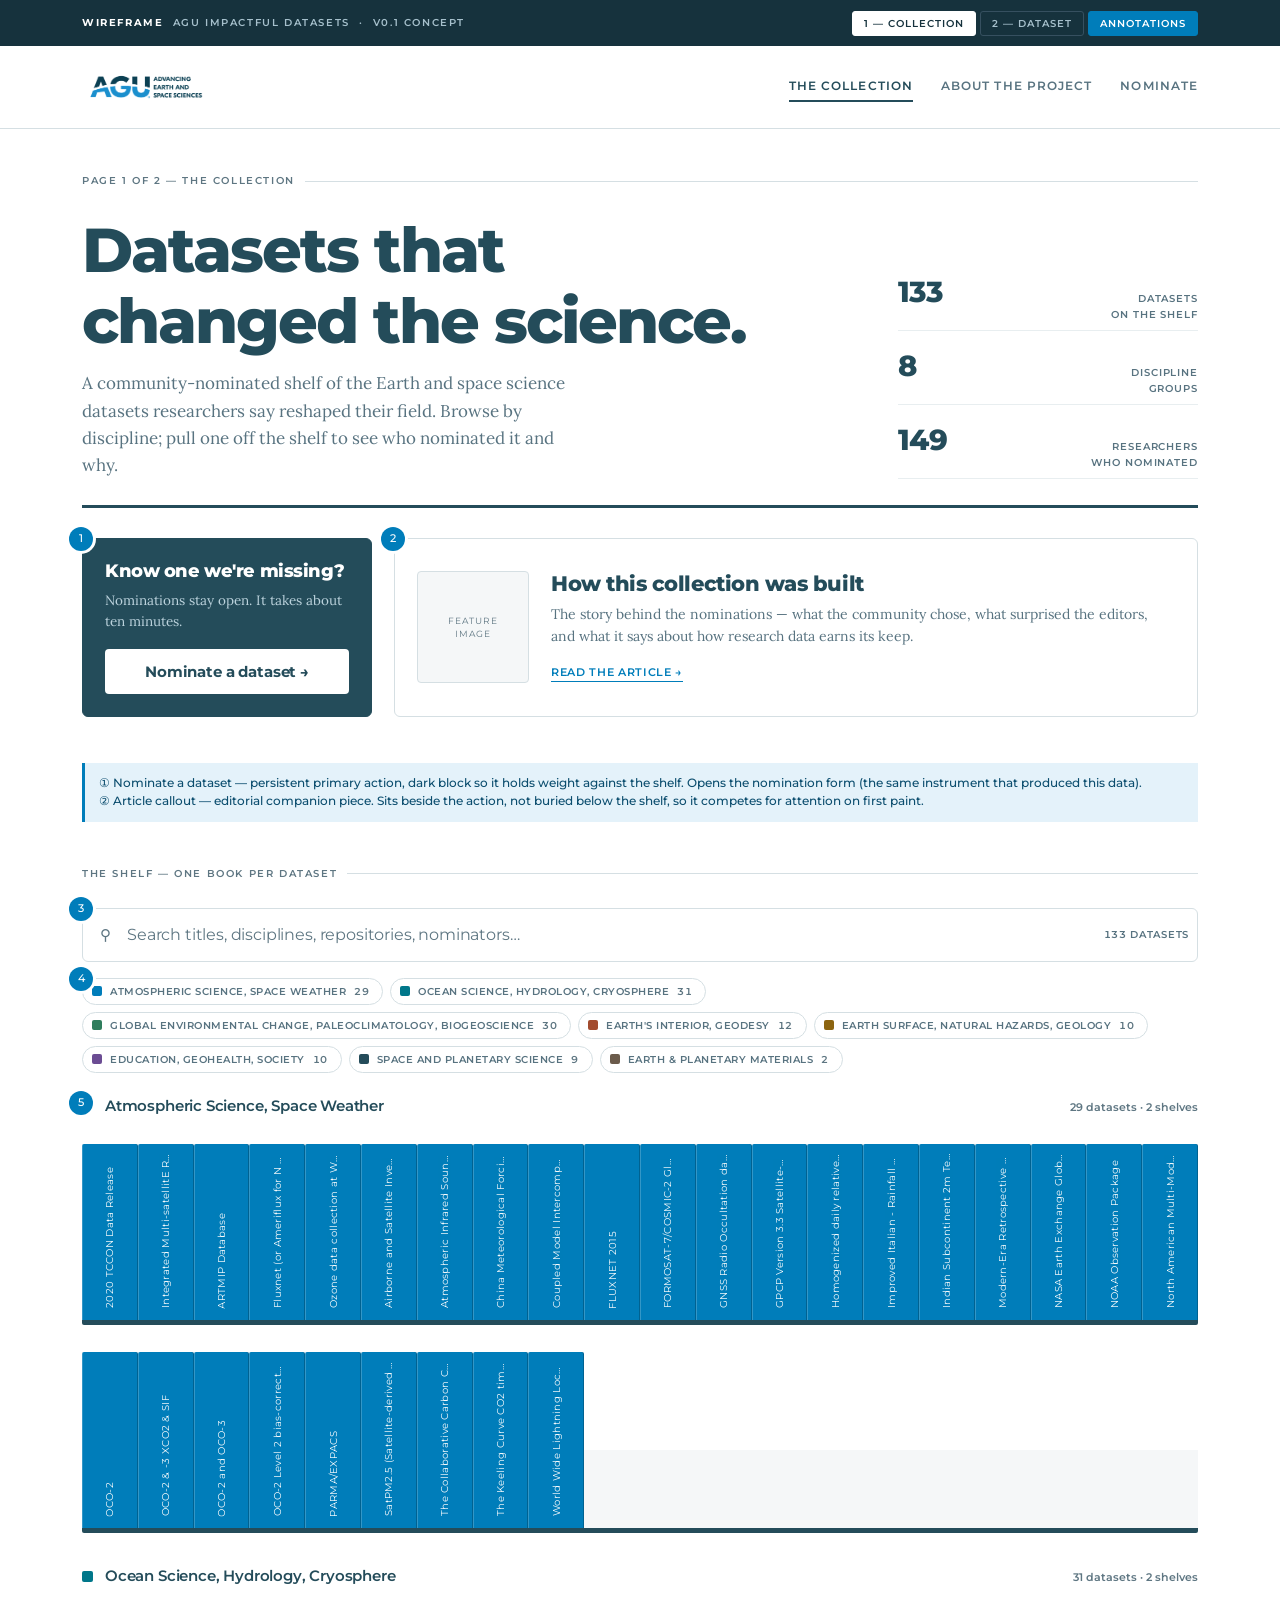
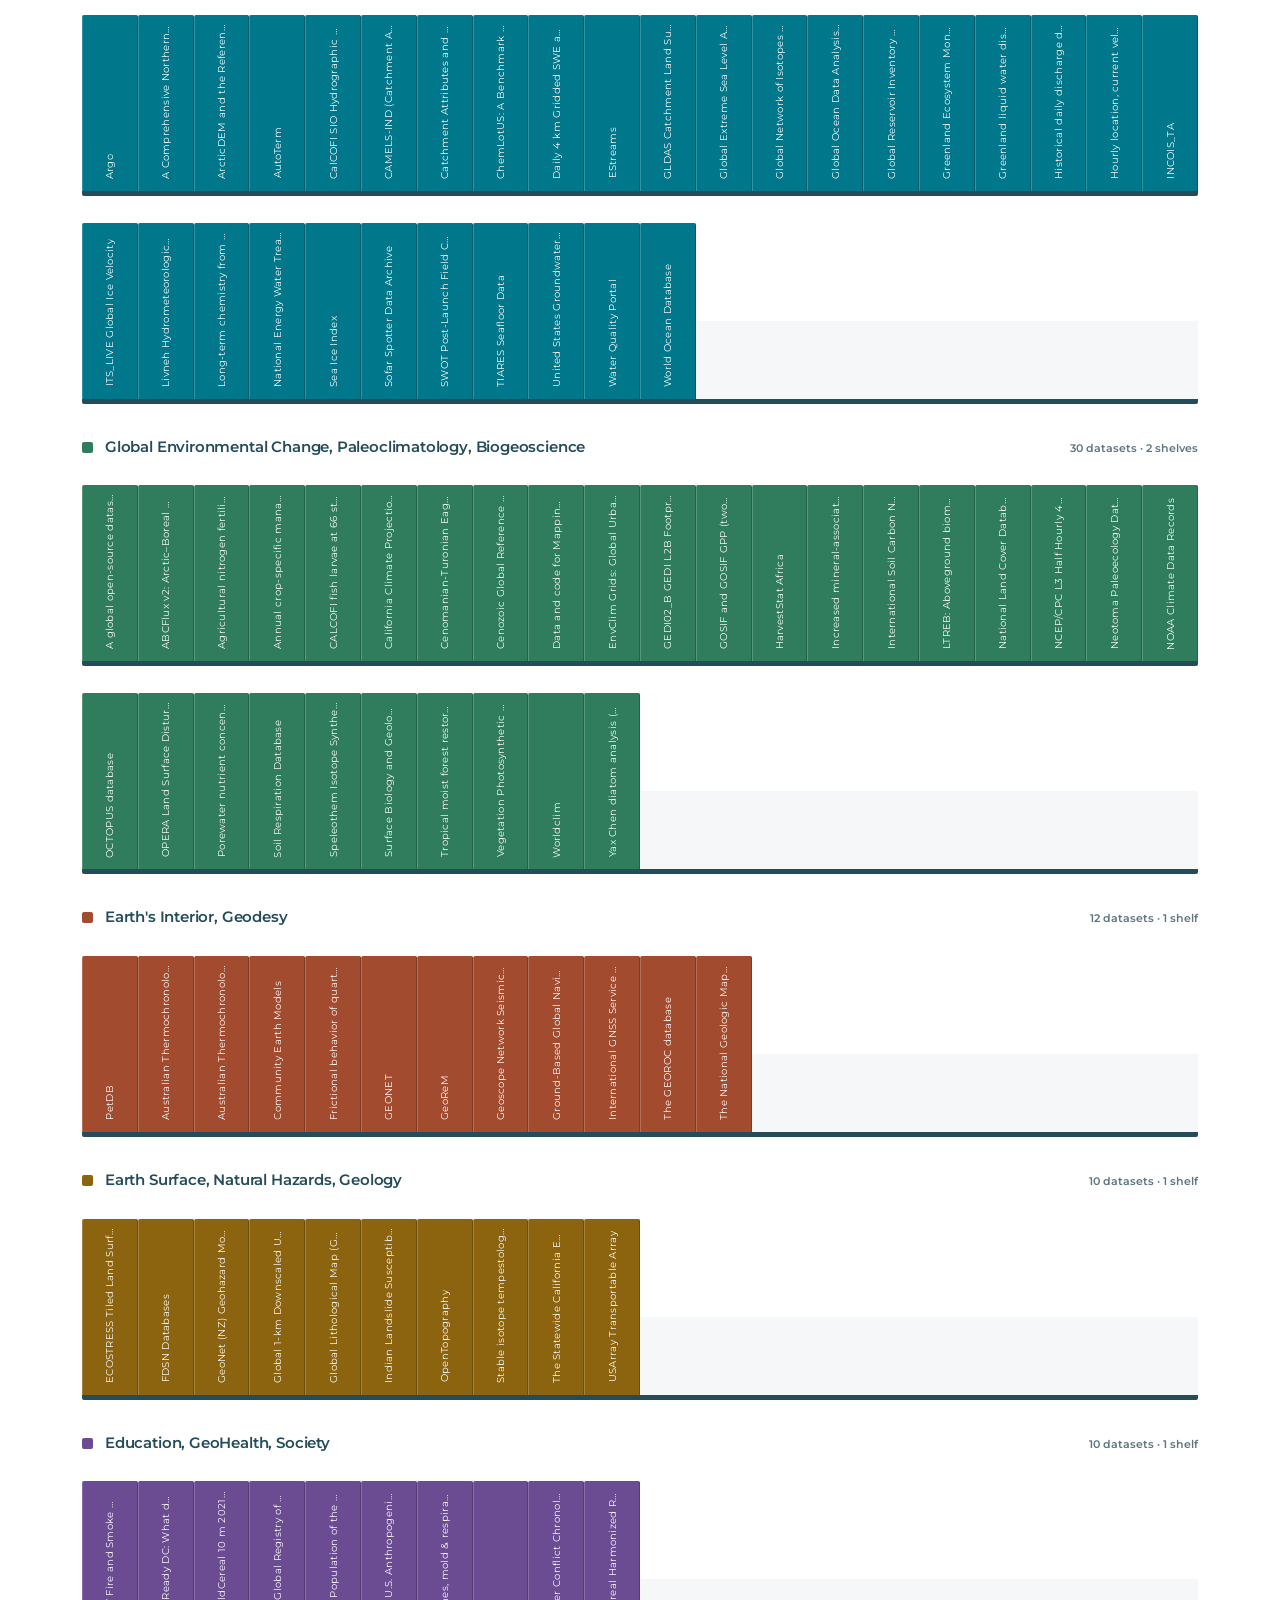
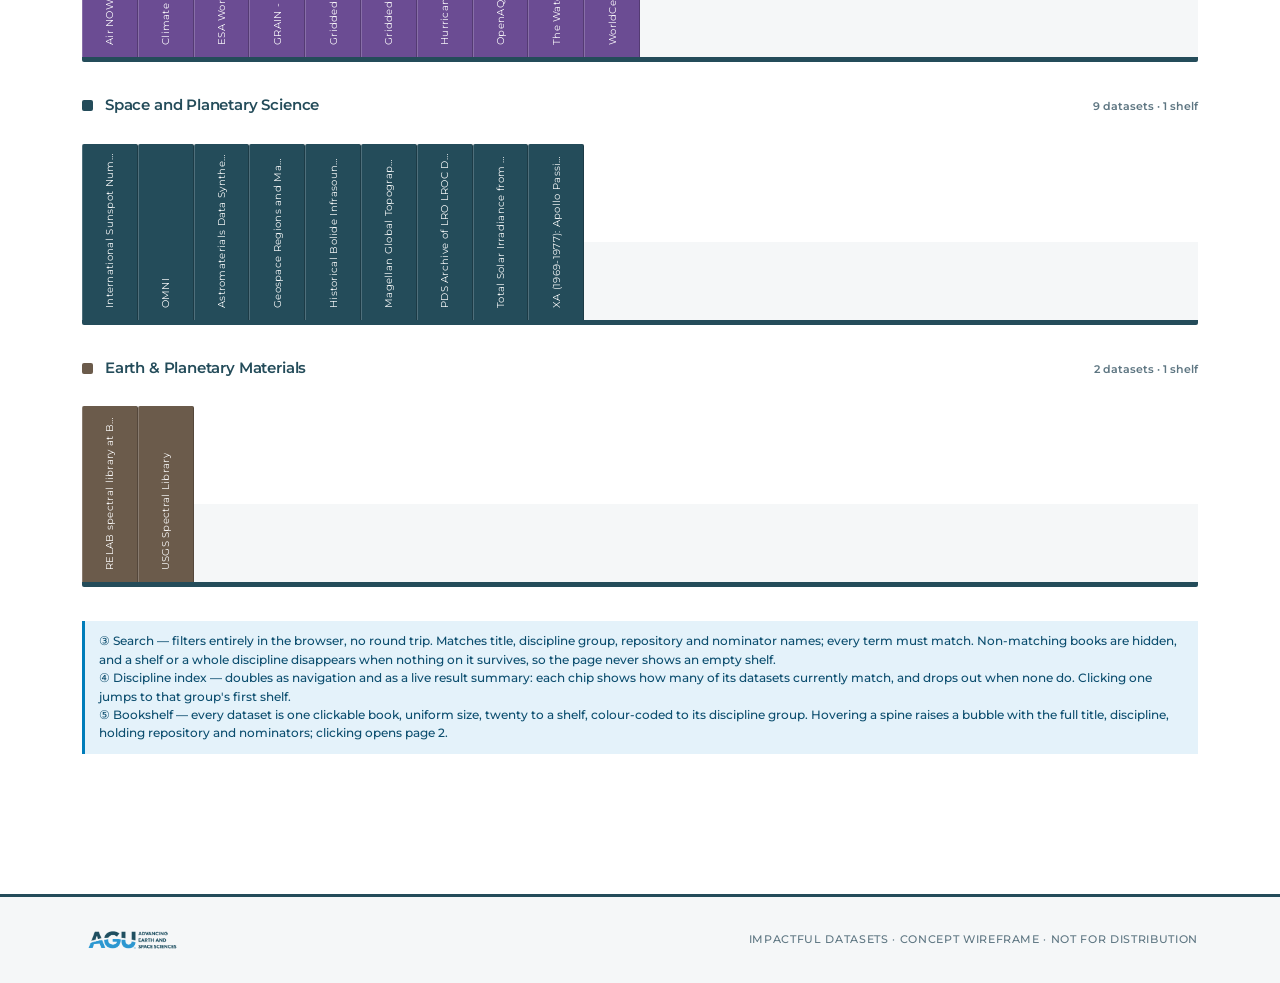
==== impactful_datasets_wireframe.html @ 1ab4821e "use AGU style guide" ====
<!DOCTYPE html>
<html lang="en">
<head>
<meta charset="utf-8">
<meta name="viewport" content="width=device-width, initial-scale=1">
<title>Impactful Datasets — wireframe</title>
<link rel="preconnect" href="https://fonts.googleapis.com">
<link rel="preconnect" href="https://fonts.gstatic.com" crossorigin>
<link href="https://fonts.googleapis.com/css2?family=Montserrat:wght@400;500;600;700;800&family=Lora:ital,wght@0,400;0,500;0,600;1,400&display=swap" rel="stylesheet">
<style>
:root{
  /* AGU brand: primary #244C5A, secondary #007DBA, white ground */
  --primary:#244C5A; --secondary:#007DBA;
  --paper:#FFF; --surface:#FFF; --surface-2:#F5F7F8;
  --ink:#244C5A; --ink-2:#587380; --ink-3:#5E7682;
  --rule:#D5DFE3; --rule-2:#E8EEF0;
  --mark:#007DBA; --mark-bg:#E4F2FA;
  --chrome:#16323D;
  /* discipline ramp, anchored on the two brand colours; all >=4.5:1 vs white */
  --atmos:#007DBA; --ocean:#00778A; --biosphere:#2F7D5C; --interior:#A24B2E;
  --surface-c:#8C6410; --society:#6B4C93; --space:#244C5A; --materials:#6B5B4B;
  --f-display:'Montserrat','Helvetica Neue',Arial,sans-serif;
  --f-body:'Lora',Georgia,'Times New Roman',serif;
  --f-label:'Montserrat','Helvetica Neue',Arial,sans-serif;
  --f-code:ui-monospace,'SF Mono',Menlo,Consolas,monospace;
  --shell:1180px;
  --logo:url([data-uri]);
}
*{box-sizing:border-box}
html{-webkit-text-size-adjust:100%}
body{margin:0;background:var(--paper);color:var(--ink);font-family:var(--f-display);
  font-size:15px;line-height:1.6;font-weight:400;-webkit-font-smoothing:antialiased}
h1,h2,h3,h4{margin:0;font-weight:800;letter-spacing:-.024em;line-height:1.14}
p{margin:0 0 .9em}
a{color:inherit}
.shell{max-width:var(--shell);margin:0 auto;padding:0 32px}
.mono{font-family:var(--f-label);font-size:11px;letter-spacing:.06em;text-transform:uppercase}
[class*="label"],.pagemark,.chip,.dl dt,.tip dt,.sec>h2,.card>h2,.dc-bar h2,.legend button,
.searchbar .count,.searchbar .clear,.linklist .k,.dim,.just .who,.more,.dc-status,
.shelf-head .n,.tally span,.readlink,.chrome-tag,.chrome-nav button,.chrome-toggle,.back,.note{
  font-weight:600}
/* prose runs in Lora */
.masthead .lede,.callout p,.btn-nominate p,.sec p,.just p,.reuse li,.refs li,
.people .aff,.dl dd,.tip dd,.empty p,.repo-sub{font-family:var(--f-body);letter-spacing:0}
.endpoint,.people .oid{font-family:var(--f-code)}

/* ---------- wireframe chrome ---------- */
.chrome{position:sticky;top:0;z-index:60;background:var(--chrome);color:#fff}
.chrome .shell{display:flex;align-items:center;gap:20px;height:46px}
.chrome-tag{font-family:var(--f-label);font-size:10px;letter-spacing:.16em;
  text-transform:uppercase;color:#A6C0CC;white-space:nowrap}
.chrome-tag b{color:#fff;font-weight:700}
.chrome-nav{display:flex;gap:4px;margin-left:auto}
.chrome-nav button,.chrome-toggle{font-family:var(--f-label);font-size:10px;letter-spacing:.1em;
  text-transform:uppercase;background:transparent;color:#A6C0CC;border:1px solid #365060;
  padding:5px 11px;border-radius:3px;cursor:pointer}
.chrome-nav button[aria-current="true"]{background:#fff;color:var(--chrome);border-color:#fff}
.chrome-toggle[aria-pressed="true"]{background:var(--mark);color:#fff;border-color:var(--mark)}
.chrome-nav button:focus-visible,.chrome-toggle:focus-visible{outline:2px solid #4FB3E8;outline-offset:2px}

/* ---------- brand header / footer ---------- */
.site{background:#fff;border-bottom:1px solid var(--rule)}
.site .shell{display:flex;align-items:center;gap:32px;height:82px}
.brand{display:flex;align-items:center;text-decoration:none;flex:none}
.logo{display:block;background:var(--logo) no-repeat left center;background-size:contain;
  height:38px;width:128px;print-color-adjust:exact;-webkit-print-color-adjust:exact}
.logo.foot{height:30px;width:101px;opacity:.92}
.site-nav{display:flex;align-items:center;gap:28px;margin-left:auto}
.site-nav a{font-family:var(--f-label);font-size:12px;font-weight:600;letter-spacing:.09em;
  text-transform:uppercase;color:var(--ink-2);text-decoration:none;padding:4px 0;
  border-bottom:2px solid transparent}
.site-nav a:hover{color:var(--primary);border-bottom-color:var(--secondary)}
.site-nav a[aria-current="page"]{color:var(--primary);border-bottom-color:var(--primary)}
.site-foot{border-top:3px solid var(--primary);background:var(--surface-2);margin-top:60px}
.site-foot .shell{display:flex;align-items:center;gap:28px;padding-top:28px;padding-bottom:28px}

.site-foot p{margin:0;margin-left:auto;font-family:var(--f-label);font-size:11px;font-weight:500;
  letter-spacing:.06em;text-transform:uppercase;color:var(--ink-3);text-align:right}

/* ---------- annotation layer ---------- */
.pin{display:none;position:absolute;z-index:40;width:24px;height:24px;border-radius:50%;
  background:var(--mark);color:#fff;font-family:var(--f-label);font-size:11px;font-weight:500;
  align-items:center;justify-content:center;box-shadow:0 0 0 3px var(--paper)}
body.annotated .pin{display:flex}
.note{display:none;margin:10px 0 0;padding:11px 14px;border-left:3px solid var(--mark);
  background:var(--mark-bg);color:#0B4D6E;font-family:var(--f-label);font-size:11.5px;
  line-height:1.6;letter-spacing:0;text-transform:none;font-weight:500}
body.annotated .note{display:block}
.note b{font-weight:500}

/* ---------- page frame ---------- */
.page{display:none;padding:44px 0 80px}
.page.active{display:block}
.pagemark{font-family:var(--f-label);font-size:10px;letter-spacing:.16em;text-transform:uppercase;
  color:var(--ink-3);display:flex;align-items:center;gap:10px;margin-bottom:26px}
.pagemark::after{content:"";flex:1;height:1px;background:var(--rule)}

/* ---------- page 1 header ---------- */
.masthead{display:grid;grid-template-columns:minmax(0,1fr) 300px;gap:56px;align-items:end;
  padding-bottom:26px;border-bottom:3px solid var(--primary)}
.masthead h1{font-size:clamp(38px,5.4vw,62px);letter-spacing:-.032em}
.masthead .lede{margin:14px 0 0;font-size:17px;color:var(--ink-2);max-width:46ch}
.tally{display:flex;flex-direction:column;gap:12px}
.tally div{display:flex;align-items:baseline;justify-content:space-between;gap:12px;
  border-bottom:1px solid var(--rule-2);padding-bottom:7px}
.tally b{font-size:29px;font-weight:800;letter-spacing:-.025em;color:var(--primary)}
.tally span{font-family:var(--f-label);font-size:10px;letter-spacing:.09em;text-transform:uppercase;
  color:var(--ink-2);text-align:right}

/* ---------- actions ---------- */
.actions{position:relative;display:grid;grid-template-columns:290px minmax(0,1fr);gap:22px;margin:30px 0 46px}
.act{position:relative;background:var(--surface);border:1px solid var(--rule);border-radius:6px;padding:22px}
.btn-nominate{display:flex;flex-direction:column;justify-content:space-between;gap:16px;
  background:var(--primary);border-color:var(--primary);color:#fff}
.btn-nominate .cta{display:inline-flex;align-items:center;justify-content:center;gap:9px;width:100%;
  background:#fff;color:var(--ink);border:none;border-radius:4px;padding:13px 16px;cursor:pointer;
  font-family:var(--f-display);font-size:15px;font-weight:600;letter-spacing:-.01em}
.btn-nominate .cta{color:var(--primary);font-weight:700}
.btn-nominate .cta:hover{background:#D9E7EE}
.btn-nominate .cta:focus-visible{outline:2px solid #4FB3E8;outline-offset:3px}
.btn-nominate p{color:#BBD2DC;font-size:13.5px;margin:0}
.callout{display:grid;grid-template-columns:112px minmax(0,1fr);gap:22px;align-items:center}
.callout .thumb{aspect-ratio:1;border:1px solid var(--rule);border-radius:4px;background:var(--surface-2);
  display:flex;align-items:center;justify-content:center;color:var(--ink-3);
  font-family:var(--f-label);font-size:9px;letter-spacing:.1em;text-align:center;line-height:1.5}
.callout h3{font-size:21px;letter-spacing:-.022em;margin-bottom:7px}
.callout p{font-size:14px;color:var(--ink-2);margin-bottom:11px}
.readlink{font-family:var(--f-label);font-size:11px;letter-spacing:.06em;text-transform:uppercase;
  color:var(--mark);text-decoration:none;border-bottom:1px solid currentColor;padding-bottom:2px}

/* ---------- bookshelf ---------- */
.shelfwrap{position:relative}
.shelf{margin-bottom:34px;scroll-margin-top:74px}
.shelf-head{display:flex;align-items:baseline;gap:12px;margin-bottom:10px}
.shelf-swatch{width:11px;height:11px;border-radius:2px;flex:none;transform:translateY(1px)}
.shelf-head h3{font-size:15px;font-weight:600;letter-spacing:-.012em}
.shelf-head .n{font-family:var(--f-label);font-size:11px;color:var(--ink-3);margin-left:auto}
.books{display:grid;grid-template-columns:repeat(20,1fr);align-items:end;
  padding:18px 0 0;background:linear-gradient(180deg,transparent 0 60%,var(--surface-2) 60%);
  border-bottom:5px solid var(--primary);border-radius:2px;margin-bottom:9px}
.books:last-child{margin-bottom:0}
.book{position:relative;height:176px;border:none;border-radius:2px 2px 0 0;cursor:pointer;
  padding:10px 0 12px;display:flex;align-items:flex-end;justify-content:center;
  transition:transform .13s ease;color:#fff;font-family:var(--f-label);font-size:10px;
  letter-spacing:.03em;overflow:hidden;box-shadow:inset -1px 0 0 rgba(0,0,0,.22)}
.book span{writing-mode:vertical-rl;transform:rotate(180deg);white-space:nowrap;
  overflow:hidden;text-overflow:ellipsis;max-height:100%;opacity:.96}
.book:hover,.book:focus-visible{transform:translateY(-9px);outline:none;
  box-shadow:0 5px 14px rgba(22,32,42,.26)}
.book:focus-visible{box-shadow:0 0 0 2px var(--mark),0 5px 14px rgba(22,32,42,.26)}
.book::after{content:"";position:absolute;inset:0 auto 0 0;width:1px;background:rgba(255,255,255,.20)}
.legend{display:flex;flex-wrap:wrap;gap:7px;margin:0 0 24px}
.legend button{display:inline-flex;align-items:center;gap:8px;cursor:pointer;
  background:var(--surface);border:1px solid var(--rule);border-radius:99px;padding:6px 13px 6px 9px;
  font-family:var(--f-label);font-size:10px;letter-spacing:.05em;text-transform:uppercase;
  color:var(--ink-2);transition:border-color .12s,color .12s}
.legend button:hover{border-color:var(--ink);color:var(--ink)}
.legend button:focus-visible{outline:2px solid var(--mark);outline-offset:2px}
.legend button i{width:10px;height:10px;border-radius:2px;flex:none}
.legend button .c{color:var(--ink-3);font-variant-numeric:tabular-nums}

/* ---------- search ---------- */
.searchbar{display:flex;align-items:center;gap:14px;height:54px;padding:0 8px 0 17px;
  background:var(--surface);border:1px solid var(--rule);border-radius:6px;margin:0 0 16px}
.searchbar:focus-within{border-color:var(--ink);box-shadow:0 0 0 3px rgba(27,77,184,.11)}
.searchbar input{flex:1;min-width:0;border:none;background:none;outline:none;
  font-family:var(--f-display);font-size:16px;letter-spacing:-.01em;color:var(--ink)}
.searchbar input::placeholder{color:var(--ink-3)}
.searchbar .glyph{font-size:15px;color:var(--ink-3);flex:none;line-height:1}
.searchbar .count{font-family:var(--f-label);font-size:10px;letter-spacing:.07em;
  text-transform:uppercase;color:var(--ink-2);white-space:nowrap;flex:none;
  font-variant-numeric:tabular-nums}
.searchbar .clear{flex:none;border:1px solid var(--rule);background:var(--surface-2);
  border-radius:4px;padding:6px 11px;cursor:pointer;font-family:var(--f-label);font-size:10px;
  letter-spacing:.07em;text-transform:uppercase;color:var(--ink-2)}
.searchbar .clear:hover{border-color:var(--ink);color:var(--ink)}
.searchbar .clear[hidden]{display:none}
.empty{padding:44px 8px;text-align:center;border:1px dashed var(--rule);border-radius:6px;
  background:var(--surface-2)}
.empty p{font-size:15px;color:var(--ink-2);max-width:44ch;margin:0 auto .9em}
.empty b{color:var(--ink);font-weight:600}
[hidden]{display:none!important}

/* ---------- hover bubble ---------- */
.tip{position:fixed;z-index:80;width:310px;background:var(--primary);color:#fff;border-radius:7px;
  padding:14px 16px;box-shadow:0 12px 34px rgba(22,32,42,.32);pointer-events:none;
  opacity:0;transform:translateY(5px);transition:opacity .12s ease,transform .12s ease}
.tip.on{opacity:1;transform:none}
.tip h4{font-size:14.5px;font-weight:600;letter-spacing:-.012em;line-height:1.32;margin:0 0 11px}
.tip dl{margin:0;display:grid;grid-template-columns:auto minmax(0,1fr);gap:6px 13px}
.tip dt{font-family:var(--f-label);font-size:9px;font-weight:600;letter-spacing:.09em;
  text-transform:uppercase;color:#9CC3D4;padding-top:2px;white-space:nowrap}
.tip dd{margin:0;font-size:12.5px;line-height:1.45;color:#E4EBF0}
.tip .tail{position:absolute;width:11px;height:11px;background:var(--primary);transform:rotate(45deg)}

/* ---------- page 2 ---------- */
.back{display:inline-flex;align-items:center;gap:8px;background:none;border:none;cursor:pointer;
  font-family:var(--f-label);font-size:11px;letter-spacing:.08em;text-transform:uppercase;
  color:var(--ink-2);padding:0;margin-bottom:24px}
.back:hover{color:var(--mark)}
.d-head{padding-bottom:24px;border-bottom:3px solid var(--primary)}
.chip{display:inline-flex;align-items:center;gap:8px;font-family:var(--f-label);font-size:10px;
  letter-spacing:.09em;text-transform:uppercase;color:var(--ink-2);margin-bottom:14px}
.chip i{width:10px;height:10px;border-radius:2px}
.d-head h1{font-size:clamp(32px,4.4vw,50px);letter-spacing:-.03em;max-width:20ch}
.d-meta{display:flex;flex-wrap:wrap;gap:8px 26px;margin-top:16px;font-family:var(--f-label);
  font-size:11px;color:var(--ink-2)}
.d-meta b{color:var(--ink);font-weight:500}
.d-grid{position:relative;display:grid;grid-template-columns:minmax(0,1.65fr) minmax(0,1fr);
  gap:44px;margin-top:34px;align-items:start}
.sec{margin-bottom:38px}
.sec > h2{font-size:12px;font-family:var(--f-label);font-weight:500;letter-spacing:.12em;
  text-transform:uppercase;color:var(--ink-3);padding-bottom:9px;margin-bottom:16px;
  border-bottom:1px solid var(--rule)}
.sec p{font-size:15.5px;color:#31505C}
.card{position:relative;background:var(--surface);border:1px solid var(--rule);border-radius:6px;
  padding:20px;margin-bottom:20px}
.card > h2{font-size:11px;font-family:var(--f-label);font-weight:500;letter-spacing:.12em;
  text-transform:uppercase;color:var(--ink-3);margin-bottom:14px}
.just{border-left:2px solid var(--rule);padding:2px 0 2px 18px;margin-bottom:20px}
.just .who{font-family:var(--f-label);font-size:10px;letter-spacing:.08em;text-transform:uppercase;
  color:var(--mark);margin-bottom:7px}
.just p{font-size:14.5px;color:#31505C;margin-bottom:.7em}
.dims{display:flex;flex-wrap:wrap;gap:6px;margin-top:9px}
.dim{font-family:var(--f-label);font-size:9.5px;letter-spacing:.08em;text-transform:uppercase;
  background:var(--surface-2);border:1px solid var(--rule);border-radius:99px;padding:3px 10px;color:var(--ink-2)}
.people{list-style:none;margin:0;padding:0}
.people li{padding:12px 0;border-top:1px solid var(--rule-2)}
.people li:first-child{border-top:none;padding-top:0}
.people b{display:block;font-size:14.5px;font-weight:600;letter-spacing:-.01em}
.people .aff{font-size:12.5px;color:var(--ink-2);line-height:1.45;margin-top:2px}
.people .oid{font-family:var(--f-label);font-size:10px;color:var(--ink-3);margin-top:4px;display:block;
  word-break:break-all}
.linklist{list-style:none;margin:0;padding:0}
.linklist li{border-top:1px solid var(--rule-2)}
.linklist li:first-child{border-top:none}
.linklist a{display:flex;align-items:center;justify-content:space-between;gap:12px;padding:11px 0;
  text-decoration:none;font-size:13.5px;word-break:break-all}
.linklist a:hover{color:var(--mark)}
.linklist .k{font-family:var(--f-label);font-size:9.5px;letter-spacing:.09em;text-transform:uppercase;
  color:var(--ink-3);flex:none}
.reuse{list-style:none;margin:0;padding:0;counter-reset:r}
.reuse li{position:relative;padding:0 0 14px 30px;font-size:14px;color:#31505C;counter-increment:r}
.reuse li::before{content:counter(r,decimal-leading-zero);position:absolute;left:0;top:1px;
  font-family:var(--f-label);font-size:10px;color:var(--ink-3)}
.refs{list-style:none;margin:0;padding:0}
.refs li{padding:11px 0;border-top:1px solid var(--rule-2);font-size:13px;color:var(--ink-2);line-height:1.5}
.refs li:first-child{border-top:none}
.more{font-family:var(--f-label);font-size:10px;letter-spacing:.07em;text-transform:uppercase;
  color:var(--ink-3);margin-top:10px}

/* ---------- datacite panel ---------- */
.dc{border-color:var(--mark);background:#FBFCFE}
.dc-bar{display:flex;align-items:center;gap:9px;margin-bottom:13px}
.dc-bar h2{font-size:11px;font-family:var(--f-label);font-weight:500;letter-spacing:.12em;
  text-transform:uppercase;color:var(--mark);margin:0}
.dc-status{margin-left:auto;font-family:var(--f-label);font-size:9px;letter-spacing:.08em;
  text-transform:uppercase;padding:2px 7px;border-radius:99px;border:1px solid var(--rule);color:var(--ink-3)}
.dc-status[data-s="live"]{color:#0B6B4F;border-color:#9AD3BE;background:#EAF7F1}
.dc-status[data-s="fallback"]{color:#8A5A00;border-color:#E6C68A;background:#FCF4E6}
.endpoint{font-family:var(--f-label);font-size:10px;color:var(--ink-2);background:var(--surface-2);
  border:1px solid var(--rule-2);border-radius:4px;padding:7px 9px;margin-bottom:14px;word-break:break-all}
.dl{margin:0;font-size:13.5px}
.dl div{display:grid;grid-template-columns:96px minmax(0,1fr);gap:12px;padding:8px 0;
  border-top:1px solid var(--rule-2)}
.dl div:first-child{border-top:none}
.dl dt{font-family:var(--f-label);font-size:9.5px;letter-spacing:.08em;text-transform:uppercase;
  color:var(--ink-3);padding-top:3px}
.dl dd{margin:0;line-height:1.5}

@media (max-width:940px){
  .masthead,.actions,.d-grid{grid-template-columns:minmax(0,1fr);gap:26px}
  .shell{padding:0 20px}
  .callout{grid-template-columns:70px minmax(0,1fr);gap:16px}
  .books{grid-template-columns:repeat(10,1fr)}
  .book{height:150px}
  .tip{width:min(310px,calc(100vw - 32px))}
}
@media (prefers-reduced-motion:reduce){*{transition:none!important}}
@media print{
  .chrome{display:none}
  .site{border-bottom:2px solid var(--primary)}
  .page{display:block!important;padding:0 0 40px;break-after:page}
  body{background:#fff}
}
</style>
</head>
<body class="annotated">

<div class="chrome">
  <div class="shell">
    <span class="chrome-tag"><b>Wireframe</b> &nbsp;AGU Impactful Datasets &nbsp;·&nbsp; v0.1 concept</span>
    <div class="chrome-nav">
      <button data-go="shelf" aria-current="true">1 — Collection</button>
      <button data-go="detail" aria-current="false">2 — Dataset</button>
      <button class="chrome-toggle" id="annoBtn" aria-pressed="true">Annotations</button>
    </div>
  </div>
</div>

<header class="site">
  <div class="shell">
    <a class="brand" href="#" onclick="return false" aria-label="American Geophysical Union — home">
      <span class="logo" role="img" aria-label="AGU — Advancing Earth and Space Sciences"></span>
    </a>
    <nav class="site-nav">
      <a href="#" onclick="return false" aria-current="page">The Collection</a>
      <a href="#" onclick="return false">About the project</a>
      <a href="#" onclick="return false">Nominate</a>
    </nav>
  </div>
</header>

<!-- ============ PAGE 1 ============ -->
<main class="page active" id="page-shelf">
<div class="shell">
  <div class="pagemark">Page 1 of 2 — the collection</div>

  <header class="masthead">
    <div>
      <h1>Datasets that<br>changed the science.</h1>
      <p class="lede">A community-nominated shelf of the Earth and space science
      datasets researchers say reshaped their field. Browse by discipline; pull one off
      the shelf to see who nominated it and why.</p>
    </div>
    <div class="tally">
      <div><b id="t-ds">0</b><span>Datasets<br>on the shelf</span></div>
      <div><b id="t-th">0</b><span>Discipline<br>groups</span></div>
      <div><b id="t-nm">0</b><span>Researchers<br>who nominated</span></div>
    </div>
  </header>

  <section class="actions">
    <span class="pin" style="left:-13px;top:-11px">1</span>
    <span class="pin" style="left:299px;top:-11px">2</span>
    <div class="act btn-nominate">
      <div>
        <h3 style="font-size:18px;margin-bottom:8px">Know one we're missing?</h3>
        <p>Nominations stay open. It takes about ten minutes.</p>
      </div>
      <button class="cta">Nominate a dataset →</button>
    </div>
    <div class="act callout">
      <div class="thumb">FEATURE<br>IMAGE</div>
      <div>
        <h3>How this collection was built</h3>
        <p>The story behind the nominations — what the community chose, what surprised
        the editors, and what it says about how research data earns its keep.</p>
        <a class="readlink" href="#" onclick="return false">Read the article →</a>
      </div>
    </div>
  </section>
  <div class="note"><b>① Nominate a dataset</b> — persistent primary action, dark block so it
  holds weight against the shelf. Opens the nomination form (the same instrument that produced
  this data).<br><b>② Article callout</b> — editorial companion piece. Sits beside the action,
  not buried below the shelf, so it competes for attention on first paint.</div>

  <div class="pagemark" style="margin-top:44px">The shelf — one book per dataset</div>
  <div class="shelfwrap">
    <span class="pin" style="left:-13px;top:-11px">3</span>
    <div class="searchbar">
      <span class="glyph" aria-hidden="true">&#9906;</span>
      <input id="q" type="search" autocomplete="off" spellcheck="false"
        aria-label="Search datasets by title, discipline, repository or nominator"
        placeholder="Search titles, disciplines, repositories, nominators…">
      <span class="count" id="q-count"></span>
      <button class="clear" id="q-clear" hidden>Clear</button>
    </div>
  </div>
  <div class="shelfwrap">
    <span class="pin" style="left:-13px;top:-11px">4</span>
    <div class="legend" id="legend"></div>
  </div>
  <div class="shelfwrap">
    <span class="pin" style="left:-13px;top:-6px">5</span>
    <div id="shelves"></div>
    <div class="empty" id="empty" hidden>
      <p>No datasets match <b id="empty-q"></b>.</p>
      <p style="font-size:13.5px">Try a discipline group, a repository, or a nominator's name.</p>
      <button class="clear" style="margin-top:4px" onclick="document.getElementById('q-clear').click()">Clear search</button>
    </div>
  </div>
  <div class="note"><b>③ Search</b> — filters entirely in the browser, no round trip. Matches
  title, discipline group, repository and nominator names; every term must match. Non-matching books
  are hidden, and a shelf or a whole discipline disappears when nothing on it survives, so the page
  never shows an empty shelf.<br><b>④ Discipline index</b> — doubles as navigation and as a live
  result summary: each chip shows how many of its datasets currently match, and drops out when none
  do. Clicking one jumps to that group's first shelf.<br><b>⑤ Bookshelf</b> — every dataset is one
  clickable book, uniform size, twenty to a shelf, colour-coded to its discipline group. Hovering a
  spine raises a bubble with the full title, discipline, holding repository and nominators; clicking
  opens page 2.</div>
</div>
</main>

<!-- ============ PAGE 2 ============ -->
<main class="page" id="page-detail">
<div class="shell">
  <button class="back" data-go="shelf">← Back to the shelf</button>
  <div class="pagemark">Page 2 of 2 — one dataset</div>

  <header class="d-head">
    <span class="chip"><i id="d-swatch"></i><span id="d-theme"></span></span>
    <h1 id="d-title"></h1>
    <div class="d-meta" id="d-meta"></div>
  </header>

  <div class="d-grid">
    <span class="pin" style="left:-13px;top:-2px">1</span>
    <div>
      <section class="sec">
        <h2>What it is</h2>
        <p id="d-desc"></p>
      </section>

      <section class="sec">
        <h2>Why it was nominated</h2>
        <div id="d-just"></div>
      </section>

      <section class="sec" id="d-reuse-sec">
        <h2>How it has been reused</h2>
        <ol class="reuse" id="d-reuse"></ol>
        <div class="more" id="d-reuse-more"></div>
      </section>
    </div>

    <aside>
      <span class="pin" style="left:-13px;top:-2px">3</span>
      <div class="card">
        <h2>Get the data</h2>
        <ul class="linklist" id="d-links"></ul>
      </div>

      <div class="card">
        <h2>Held by</h2>
        <div id="d-repo"></div>
      </div>

      <div class="card">
        <h2>Nominated by</h2>
        <ul class="people" id="d-people"></ul>
      </div>

      <div class="card dc" id="d-dc">
        <span class="pin" style="left:-13px;top:-11px">2</span>
        <div class="dc-bar">
          <h2>DataCite record</h2>
          <span class="dc-status" id="dc-status" data-s="idle">idle</span>
        </div>
        <div class="endpoint" id="dc-endpoint"></div>
        <dl class="dl" id="dc-body"></dl>
      </div>
    </aside>
  </div>

  <div class="note" style="margin-top:26px"><b>① Dataset narrative</b> — description, then the
  nominators' own justifications kept separate and attributed, with People / Planet / Prosperity
  tags surfaced where the nominator used them.<br><b>② DataCite panel</b> — when the dataset has a
  DOI, the page calls the DataCite REST API at load and renders authors, publisher, year, type and
  related publications from the registry rather than from our own record. Falls back to stored
  metadata if the call fails, and the panel is hidden entirely for datasets with no DOI
  (37 of 133 currently carry one).<br><b>③ Provenance rail</b> — access links, the holding
  repository, and the nominators with ORCID and affiliation.</div>
</div>
</main>

<footer class="site-foot">
  <div class="shell">
    <span class="logo foot" aria-hidden="true"></span>
    <p>Impactful Datasets &middot; concept wireframe &middot; not for distribution</p>
  </div>
</footer>

<div class="tip" id="tip" role="tooltip" aria-hidden="true">
  <span class="tail"></span>
  <h4></h4>
  <dl></dl>
</div>

<script>
const DATA = {"themes":[{"key":"atmos","label":"Atmospheric Science, Space Weather"},{"key":"ocean","label":"Ocean Science, Hydrology, Cryosphere"},{"key":"biosphere","label":"Global Environmental Change, Paleoclimatology, Biogeoscience"},{"key":"interior","label":"Earth's Interior, Geodesy"},{"key":"surface","label":"Earth Surface, Natural Hazards, Geology"},{"key":"society","label":"Education, GeoHealth, Society"},{"key":"space","label":"Space and Planetary Science"},{"key":"materials","label":"Earth & Planetary Materials"}],"datasets":[{"id":"007","title":"2020 TCCON Data Release","theme":"atmos","nomCount":9,"nominators":[{"name":"Josh Laughner","orcid":"https://orcid.org/0000-0002-8599-4555","affil":"Jet Propulsion Laboratory, California Institute of Technology, 4800 Oak Grove Dr., La Cañada Flintridge, CA 91011"},{"name":"Ilse Aben","orcid":"https://orcid.org/0000-0003-2198-0768","affil":"SRON Space Research Organisation Netherlands, Leiden, Netherlands"},{"name":"David Crisp","orcid":"https://orcid.org/0000-0002-4573-9998","affil":"Crisp Specta LLC, Sedona AZ 86336"},{"name":"Brendan Byrne","orcid":"https://orcid.org/0000-0003-0619-3045","affil":"Qube Technologies, Calgary, AB T2G 0G1, Canada"},{"name":"Debra Wunch","orcid":"https://orcid.org/0000-0002-4924-0377","affil":"University of Toronto, 60 St. George Street, Toronto, Ontario, M5S 1A7, Canada"},{"name":"Noel Cressie","orcid":"https://orcid.org/0000-0002-0274-8050","affil":"School of Mathematics and Physics, University of Wollongong, Northfields Avenue, Wollongong NSW 2522, Australia"},{"name":"Saswati Das","orcid":"https://orcid.org/0000-0001-8306-0516","affil":"NASA Goddard Space Flight Center, 8800 Greenbelt Road, Greenbelt, MD 20771"},{"name":"Gretchen Keppel-Aleks","orcid":"https://orcid.org/0000-0003-2213-0044","affil":"University of Michigan, 2455 Hayward St, Ann Arbor, MI 48109"},{"name":"Dylan Jones","orcid":"https://orcid.org/0000-0002-1935-3725","affil":"University of Toronto, 60 St. George Street, Toronto, Ontario, M5S 1A7, Canada"}],"doi":null,"links":["https://tccondata.org/"],"repo":"CaltechData","repoIds":["https://doi.org/10.14291/TCCON.GGG2020"],"creators":["Total Carbon Column Observing Network (TCCON) Team"],"curators":["Tom Morrell, Coleen Roehl, Josh Laughner"],"desc":"The TCCON release contains data from 30+ ground based FTIRs located in over a dozen nations around the world. The files include total column averages of atmospheric trace gases, including but not limited to CO2, CH4, CO, N2O, HF, H2O, HDO, and O2 along with the ancillary information necessary to compare the column amounts to in situ, space-based, or model observations of the same gases. The TCCON data are widely used for satellite validation and carbon cycle studies.","just":[{"seq":1,"text":"The TCCON data are a key means to link satellite and in situ observations of greenhouse gases. Without these data, that connection would be much less precise, making it difficult or impossible to use in situ and satellite data together to constrain changes in the carbon cycle and the resulting current and future impact on climate. The TCCON data are also used directly in carbon cycle and urban emission studies. In the former, these data are commonly used as withheld data for validation of model inversions that assimilate in situ and/or satellite data. The global reach and total column nature of these observations provides a valuable validation source for such models to verify that their assimilation produces an atmospheric state in better agreement to a consistent but independent dataset.","dims":[]},{"seq":2,"text":"The TCCON dataset for example its greenhouse gas (GHG) measurements are used to validate satellite measured XCO2, XCH4 and XCO. These satellites provide crucial information on the concentration of these GHGs worldwide of critical importance for climate research. However, they need to be well calibrated as the accuracy required is extremely high and demanding. The TCCON netwerk with its global network of 30+ stations provides the final calibration for those GHG-satellites. As such the TCCON data is at the basis of the success of those satellite missions. In addition, the data is being used for studies on the Carbon cycle and anthropogenic emissions.","dims":[]},{"seq":3,"text":"Space-based, remote sensing observations of atmospheric carbon dioxide (CO2) and methane (CH4) are now providing key insights into global carbon cycle and its response to human activities and climate change. High-spectral-resolution observations of reflected sunlight are being analyzed detect on and quantify the sources emitting these critical greenhouse gases (GHGs) into the atmosphere and the natural sinks that remove them on spatial scales spanning individual facilities to the globe. These data are now providing a transparent, observation-based approach for assessing the quality and completeness of the GHG inventories submitted to the United Nations Framework Convention on Climate Change (UNFCCC). The principal challenge of this space-based remote sensing measurement approach is the need for unprecedented precision and accuracy. Even the most intense sources and sinks rarely produce…","dims":[]},{"seq":4,"text":"The Total Carbon Column Observing Network (TCCON) is a globally distributed, PI-led network of ground-based Fourier-transform spectrometers that measure column-averaged greenhouse gases with exceptional precision. This dataset has proven itself as an invaluable reference for many satellites, including OCO-2, GOSAT, and Sentinel-5P, ensuring the accuracy needed to detect small but important variations in carbon dioxide and methane that reveal underlying sources and sinks. Without TCCON, satellite greenhouse gas data would lack the validation framework necessary for credibility. In addition, the network serves as a training ground for students and early-career scientists, offering hands-on opportunities to collect and process TCCON site data and to use these measurements in combination with the broader network for environmental research. It represents a global collaboration working toward…","dims":[]}],"refs":["Laughner, J. L., Toon, G. C., Mendonca, J., Petri, C., Roche, S., Wunch, D., Blavier, J.-F., Griffith, D. W. T., Heikkinen, P., Keeling, R. F., Kiel, M., Kivi, R., Roehl, C. M., Stephens, B. B., Baier, B. C., Chen, H., Choi, Y., Deutscher, N. M., DiGangi, J.…","Wunch, D., et al. (2011). The total carbon column observing network. Philosophical Transactions of the Royal Society A: Mathematical, Physical and Engineering Sciences, 369(1943), 2087–2112. https://doi.org/10.1098/rsta.2010.0240","Zammit-Mangion, A., Bertolacci, M., Fisher, J., Stavert, A., Rigby, M., Cao, Y., & Cressie, N. (2022). WOMBAT v1.0: A fully Bayesian global flux-inversion framework. Geoscientific Model Development, 15(1), 45–73. https://doi.org/10.5194/gmd-15-45-2022"],"reuse":["https://tccon-wiki.caltech.edu/Main/Publications","Nominator 4: personal use: https://essd.copernicus.org/articles/15/963/2023/. Full bibliography for the dataset: https://tccon-wiki.caltech.edu/Main/Publications","Nominator 6: The TCCON dataset was an essential component of contribution to the global stocktake mandated by the 2015 Paris Agreement: Byrne, B. et al. (with 60 co-authors including Cressie, N.).…","Nominator 7: https://tccon-wiki.caltech.edu/Main/Publications","Nominator 8: Keppel-Aleks, G., Randerson, J. T., Lindsay, K., Stephens, B. B., Keith Moore, J., Doney, S. C., et al. (2013). Atmospheric Carbon Dioxide Variability in the Community Earth System…"],"reuseTotal":9,"refsTotal":3},{"id":"008","title":"Integrated Multi-satellitE Retrievals for the Global Precipitation Measurement (GPM) mission (IMERG)","theme":"atmos","nomCount":6,"nominators":[{"name":"Sara C Pryor","orcid":"https://orcid.org/0000-0003-4847-3440","affil":"Cornell University, Ithaca, NY 14853, USA"},{"name":"Faisal Hossain","orcid":"https://orcid.org/0000-0001-6192-3157","affil":"Department of Civil and Environmental Engineering, University of Washington, Seattle, WA 98195"},{"name":"Ashley Ballard","orcid":"https://orcid.org/0009-0003-4476-044X","affil":"Adiabat Weather (Adiabat, LLC), Roanoke, VA 24014"},{"name":"Marcelo Uriburu Quirno","orcid":"https://orcid.org/0009-0005-4204-1673","affil":"National Commission on Space Activities (CONAE, Argentina), Buenos Aires, Argentina"},{"name":"George J. Huffman","orcid":"https://orcid.org/0000-0003-3858-8308","affil":"NASA Goddard Space Flight Center, Earth Science Division, 8800 Greenbelt Road, Greenbelt, MD 20771"},{"name":"Ben Zaitchik","orcid":"https://orcid.org/0000-0002-0698-0658","affil":"Johns Hopkins University, 3400 N. Charles St., Baltimore, MD 21218"}],"doi":"https://doi.org/10.5067/GPM/IMERG/3B-HH-E/07","links":["https://doi.org/10.5067/GPM/IMERG/3B-HH-L/07","https://doi.org/10.5067/GPM/IMERG/3B-HH/07","https://doi.org/10.5067/GPM/IMERG/3B-MONTH/07"],"repo":"Goddard Earth Science Data and Information Services Center (GES DISC)","repoIds":["https://disc.gsfc.nasa.gov/"],"creators":["George J. Huffman, David T. Bolvin, Robert Joyce, Eric J. Nelkin, Erich F. Stocker, Jackson Tan"],"curators":["Andrey K. Savtchenko (andrey.k.savtchenko@nasa.gov)","Zhong Liu (zhong.liu-1@nasa.gov)","Jacob R. Schaperow <jacob.r.schaperow@nasa.gov>"],"desc":"See https://disc.gsfc.nasa.gov/datasets/GPM_3IMERGHH_07/summary?keywords=IMERG IMERG is NASA’s open-source observational global precipitation product. It is the unified U.S. GPM algorithm that provides precipitation products at half-hour 0.1°x0.1° globally for 1998-present. The estimates from the available precipitation-relevant satellite passive microwave (PMW) sensors are computed, intercalibrated, and merged. Merged geo-IR estimates are computed, intercalibrated to the PMW, and input to a Morphing-Kalman Filter along with the PMW. Motion vectors for the quasi-Lagrangian PMW morphing are computed from numerical reanalysis (Final) and numerical forecast (Early and Late) data fields. The IMERG system is run twice in near-real time: • \"Early\" multi-satellite product ~4 hr after observation (forward morphing only) and • \"Late\" multi-satellite product ~14 hr after observation (forward and backward morphing), and once after real time: • \"Final\", satellite-gauge product ~4 months after the observation month, (forward and backward morphing, monthly gauge analyses). Each new version of…","just":[{"seq":1,"text":"There are many reasons why IMERG is uniquely useful and impactful. First and foremost it is because it is a global dataset describing with high temporal and spatial resolution precipitation. Precipitation is a critical component of the water cycle, and it has a direct connection to society, the environment and natural hazards. The urgency to make progress in this field is evident as the availability and access to freshwater is at risk in many parts of the world, and floods and droughts become more frequent and more severe. Accordingly, the United Nations (UN) has declared an “International Decade for Action on Water for Sustainable Development” (2018-2028; https://www.un.org/en/events/waterdecade). The facts and figures are frightening and demonstrate a clear need to better understand, document and predict the hydrological cycle including the precipitation component: • 2.1 billion…","dims":[]},{"seq":2,"text":"IMERG is a multi-sensor precipitation data of global coverage at high frequency (hourly) and resolution (km scale). It represents a crowning jewel achievement of decades of satellite based precipitation estimation as a community (that culminated in the Global Precipitation Mission) with a convergence and confluence of tested methods to yield a usable precipitation product that is also accessible for research and societal applications. As a user and researcher of water resources to solve water-related problems, IMERG more than a product. It has facilitated numerous stories of hope for farmers from the Indus to the Bengal delta and farther (to the Mekong). It has allowed efficient irrigation for these farmers, efficient monitoring of reservoirs for many countries for better planning and reservoir operations strategy","dims":[]},{"seq":3,"text":"The IMERG dataset has fundamentally changed how we understand and are able to respond to precipitation events around the world. It feels critical to identify gaps in regions where other satellite-derived data, and especially surface weather observations, are sparse. What makes IMERG so impactful isn't just that it provides precipitation data - it's that it provides globally consistent, high-quality precipitation data to places and applications that never had it before. IMERG can be used for global-scale applications and is especially useful over regions with sparse or no reliable surface observations. The fine spatial and temporal resolution of IMERG data allows them to be accumulated to the scale of the application for increased skill. It is well recognized that long-term precipitation measurements are necessary for understanding and monitoring regional precipitation characteristics.…","dims":[]},{"seq":4,"text":"The IMERG dataset is a highly valuable tool for environmental monitoring, hydraulic design of infrastructure, and disaster risk management. Reliable precipitation data is important for developing meteorological, hydrological, and water management applications. Being able to estimate rainfall with enough accuracy also helps to describe and anticipate physical processes at different spatial scales, such as floods, landslides, soil erosion, and severe storms. Rain gauge measurements, however, are still limited in number and unevenly distributed around the world. Satellite-based precipitation products offer a practical alternative. One advantage of satellite estimates is that they can be used in areas without rain gauges or weather radar coverage. They also help improve rainfall information in regions where gauges are available. In addition, they provide relatively consistent historical…","dims":[]}],"refs":["Huffman, G. J., Bolvin, D. T., Braithwaite, D., Hsu, K.-L., Joyce, R. J., Kidd, C., Nelkin, E. J., Sorooshian, S., Stocker, E. F., Tan, J., Wolff, D. B., & Xie, P. (2020). Integrated multi-satellite retrievals for the global precipitation measurement (Gpm)…","Huffman, G.J., D.T. Bolvin, R. Joyce, E.J. Nelkin, J. Tan, D. Braithwaite, K. Hsu, O.A. Kelley, P. Nguyen, S. Sorooshian, D.C. Watters, B.J. West, P. Xie (2023). Algorithm Theoretical Basis Document (ATBD) NASA Global Precipitation Measurement (GPM)…","Portier, A., Kirschbaum, D., Gebremichael, M., Kemp, E., Kumar, S., Llabres, I., Snodgrass, E., & Wegiel, J. (2023). Nasa’s global precipitation measurement mission: Leveraging stakeholder engagement & applications activities to inform decision-making. Remote…"],"reuse":["Nominator 1: https://aws.amazon.com/marketplace/pp/prodview-frbkukcrtbxwk https://developers.google.com/earth-engine/datasets/catalog/NASA_GPM_L3_IMERG_V07","Nominator 2: You can check our own systems that serve society on a very large scale with most of them relying on IMERG - https://depts.washington.edu/saswe","Nominator 5: Selected derived data products: • https://appliedsciences.nasa.gov/search?keys=GPM •…","Known secondary archives: • https://aws.amazon.com/marketplace/pp/prodview-frbkukcrtbxwk • https://developers.google.com/earth-engine/datasets/catalog/NASA_GPM_L3_IMERG_V07 •…","Nominator 6: The IMERG reference publication has been cited 668 times (as of October 4, 2025). These citations describe a tremendous range of studies, from research to evaluate IMERG performance, to…"],"reuseTotal":5,"refsTotal":3},{"id":"128","title":"International Sunspot Number","theme":"space","nomCount":5,"nominators":[{"name":"David Berghmans","orcid":"https://orcid.org/0000-0003-4052-9462","affil":"Royal Observatory of Belgium, Brussels. Belgium"},{"name":"Dean Pesnell","orcid":"https://orcid.org/0000-0002-8306-2500","affil":"Self"},{"name":"Laure Lefevre","orcid":"https://orcid.org/0000-0003-1005-7353","affil":"Royal Observatory of Belgium, Brussels. Belgium"},{"name":"Antonio Martínez Picar","orcid":"https://orcid.org/0000-0001-6715-7166","affil":"Royal Observatory of Belgium, Brussels. Belgium"},{"name":"José Manuel Vaquero","orcid":"https://orcid.org/0000-0002-8754-1509","affil":"Universidad de Extremadura, Av. de Elvas, s/n, 06006 Badajoz, Spain"}],"doi":null,"links":["https://sidc.be/SILSO/home"],"repo":"https://sidc.be/SILSO/datafiles","repoIds":["https://doi.org/10.24414/qnza-ac80"],"creators":["Clette Frédéric, Lefèvre Laure"],"curators":["WDC-SILSO - Royal Observatory of Belgium"],"desc":"The International Sunspot Number (SN) computed by the World Data Center for the Sunspot Index and Long-term Solar Observations (WDC-SILSO) measures the number of spots (Ns) and groups of spots (Ng) on the surface of the Sun every day through a worldwide network of observing stations according to a formula developed by Professor Rudolf Wolf from the Zürich Observatory in 1849 (SN = Ns + 10x Ng; Wolf, R.: 1851, Sonnenflecken-Beobachtungen in der zweiten Hälfte des Jahres 1850. Mitt. Nat.forsch. Ges. Bern 207, 89.). It is the oldest experiment still ongoing since its first measurements date back to the beginning of the seventeenth century (Owens, 2013). It is a measure of solar activity on the very long-term and thus an invaluable dataset for e.g. climate studies. Its first version was called the Zürich sunspot number series (or Sunspot Number version 1.0) and was replaced in 2015 by a new improved version (version 2.0) that includes several corrections of past inhomogeneities in the time series.","just":[{"seq":1,"text":"The sunspot number is THE parameter characterizing solar activity, including the solar wind and space weather. The sunspot number therefore characterizes the state of the whole heliosphere with impacts on topics as diverse as planetary ionospheres, satellite orbitography and possibly even an influence on climatology (Maunder minimum, etc).","dims":[]},{"seq":2,"text":"The International Sunspot Number (SN) is the only index that covers a large range of solar activity. It supports our space assets by providing the data needed for understanding satellite drag and navigation/communication outages. The solar flares and coronal mass ejections that correlate with SN can harm satellites, astronauts, and even power systems on the Earth's surface. It also provides the only long-term, verifiable, quantitative assessment of the solar dynamo that generates the magnetic responsible for those flares and ejections. The knowledge gained from the Sun through SN then guides our understanding of stellar activity.","dims":[]},{"seq":3,"text":"The international Sunspot Number is a highly impactful dataset because it represents the variation of activity over several centuries of our main source of light and heat, i.e. the Sun. It is one of the oldest scientific experiments still ongoing since its first measurements date back to the beginning of the seventeenth century with observations from well-known figures of science like Galileo Galilei. If it did not exist, we would be severely limited in our understanding of how the variability of the Sun on the short and long-term can impact the Earth and its surroundings (the heliosphere). We would have no dataset to study detailed solar variability on the long-term, thus no clear way of assessing the solar forcing on the Earth’s atmosphere before humanity became the main driver of climate change. Cosmogenic nuclides series like 14C and 10Be can help assessing longer term variations…","dims":[]},{"seq":4,"text":"The International Sunspot Number is one of the longest time data series in history (going back up to Galileo Galilei's times). It is a reference for vast amounts of solar physics papers and statistical analysis.","dims":[]}],"refs":["http://link.springer.com/chapter/10.1007%2F978-1-4939-2584-1_3","The production of version 1.0 is described in Clette, F., Berghmans, D., Vanlommel, P., Van der Linden, R.A.M., Koeckelenbergh, A., and Wauters, L.: 2007, Advances in Space Research, 40, 919. doi:10.1016/j.asr.2006.12.045. While the recalibration leading to…","Vaquero, J. M. (2007). Historical sunspot observations: A review. Advances in Space Research, 40(7), 929–941. https://doi.org/10.1016/j.asr.2007.01.087","Clette, F., Svalgaard, L., Vaquero, J. M., & Cliver, E. W. (2014). Revisiting the sunspot number: A 400-year perspective on the solar cycle. Space Science Reviews, 186(1–4), 35–103. https://doi.org/10.1007/s11214-014-0074-2","Clette, F., & Lefèvre, L. (2016). The new sunspot number: Assembling all corrections. Solar Physics, 291(9–10), 2629–2651. https://doi.org/10.1007/s11207-016-1014-y","Clette, F., Lefèvre, L., Cagnotti, M., Cortesi, S., & Bulling, A. (2016). The revised brussels–locarno sunspot number(1981 – 2015). Solar Physics, 291(9–10), 2733–2761. https://doi.org/10.1007/s11207-016-0875-4"],"reuse":["Nominator 1: https://www.nature.com/articles/495300a","Nominator 2: Roughly 1700 publications at…","Nominator 3: This dataset is reused in many different contexts from Space Weather (e.g. forecasting solar wind speed:https://doi.org/10.3847/1538-4365/adf436) to Climate research (e.g. ENSO climate…","Nominator 4: This dataset is reused in many different contexts from Space Weather (e.g. forecasting solar wind speed :https://doi.org/10.3847/1538-4365/adf436) to Climate research (e.g. ENSO climate…","Nominator 5: The Sunspot Number is one of the most widely used datasets in the geosciences and space sciences. It serves as a fundamental reference for studies on solar activity, heliophysics, space…"],"reuseTotal":8,"refsTotal":11},{"id":"096","title":"Argo","theme":"ocean","nomCount":3,"nominators":[{"name":"A.J. Reiss","orcid":"https://orcid.org/0009-0006-5535-9362","affil":"NOAA-NWS-Ocean Prediction Center, 5830 University Research Court, College Park, MD 20740"},{"name":"Sarah Gille","orcid":"https://orcid.org/0000-0001-9144-4368","affil":"Scripps Institution of Oceanography, UCSD, 9500 Gilman Dr., Mail Code 0230, La Jolla, CA 92093-0230"},{"name":"Catia M Domingues","orcid":"https://orcid.org/0000-0001-5100-4595","affil":"Global Climate, National Oceanography Centre (NOC), Waterfront Campus, European Way, Southampton, Hampshire, SO14 3ZH, UK"}],"doi":"https://doi.org/10.17882/42182","links":["https://argo.ucsd.edu"],"repo":"http://www.argodatamgt.org/","repoIds":[],"creators":["NOAA-OAR-AOML"],"curators":["Atlantic Oceanographic & Meteorological Laboratory (AOML)"],"desc":"The Argo dataset is the world’s most comprehensive, freely available, multidisciplinary 25-year record of the changing global ocean interior. Argo is a global array of 4,000 free-drifting profiling floats that measures the temperature and salinity of the upper 2000 m of the ocean. This allows, for the first time, continuous monitoring of the temperature, salinity, and velocity of the upper ocean, with all data being relayed and made publicly available within hours after collection. The array provides 100,000 temperature/salinity profiles per year distributed over the global oceans at an average of 3-degree spacing, as well as float-trajectory-based velocity from the parking depth.. Some floats provide additional bio-geochemical (BGC) parameters such as oxygen or chlorophyll. All data collected by Argo floats are publicly available in near real-time via the Global Data Assembly Centers (GDACs) in Brest (France) and Monterey (California) after an automated quality control (QC), and in scientifically quality controlled form, delayed mode data, via the GDACs within six months of…","just":[{"seq":1,"text":"The Ocean Prediction Center is responsible for protecting life and property at sea and defending the resilience of our nation's global supply chains carrying on America's $360B+ worth of international maritime trade and fisheries. Their mission depends on their operational marine weather models that depend on forcing and energy exchange with the ocean. Argo is the most persistent, present, accurate and reliable oceanographic sensor measuring the key parameters in the ocean from the surface to a significant depth. The very ocean description that forces the atmosphere above it. Argo consistently and significantly drives more accuracy into their models which drives more accuracy into our life and property saving mission.","dims":[]},{"seq":2,"text":"Since the start of the Argo program some 25 years ago, Argo has transformed understanding of the ocean and of changing properties of the ocean. Argo has demonstrated that most of the excess heat stored by the Earth system is contained in the top 2000 m of the ocean, enabling the closure of the Earth's energy budget and clarifying the relative roles of warming and ice melt in driving sea level rise. Every day, Argo provides near-real-time information about ocean temperature and salt, as well as biogeochemical variables, supplying critical information for ocean and atmospheric forecasting. Argo information has helped drive operational forecast improvements, and at the same time, it has provided reliable information to advance understanding of the mechanisms that drive ocean physics and chemistry. The Argo program is coordinated through a visionary international coordination effort that…","dims":[]},{"seq":3,"text":"Before Argo data, the scientific community’s view of the ocean interior resembled an old, incomplete map, biased toward ship routes and northern summers. Although it was well known that the ocean was central to Earth’s climate, only limited glimpses of its vast interior were available. Quantifying global change was an exercise in extrapolation. Forecasting was constrained by limited knowledge of the subsurface ocean, the hidden driver of weather, climate, ecosystems and biodiversity. The Argo dataset transformed this picture. With a global fleet of robotic profiling floats, the scientific community gained a continuous, all-season, subsurface view of the changing ocean for the first time over the past 25 years. It changed what can be observed, known, and done across all three AGU dimensions of impact. Planet – from inference to direct observation Argo enables more precise quantification…","dims":[]}],"refs":["Wong, A. P. S., et al. (2020). Argo data 1999–2019: Two million temperature-salinity profiles and subsurface velocity observations from a global array of profiling floats. Frontiers in Marine Science, 7, 700. https://doi.org/10.3389/fmars.2020.00700","Thierry, V., et al. (2025). Advancing ocean monitoring and knowledge for societal benefit: The urgency to expand Argo to OneArgo by 2030. Frontiers in Marine Science, 12, 1593904. https://doi.org/10.3389/fmars.2025.1593904","Riser, S. C., et al. (2016). Fifteen years of ocean observations with the global Argo array. Nature Climate Change, 6(2), 145–153. https://doi.org/10.1038/nclimate2872","Roemmich, D., et al. (2019). On the future of argo: A global, full-depth, multi-disciplinary array. Frontiers in Marine Science, 6, 439. https://doi.org/10.3389/fmars.2019.00439","Roemmich, D., et al. (2021). The Technological, Scientific, and Sociological Revolution of GlobaSubsurface Ocean Observing. Oceanography, 34(4), 2-8. https://doi.org/10.5670/oceanog.2021.supplement.02-02"],"reuse":["Argo Bibliography: https://argo.ucsd.edu/outreach/publications/bibliography/ Argo data products catalogued here: Argo data products | Argo and BGC: Biogeochemical Argo | Data Products Argo Data…","The Argo program maintains a bibliography demonstrating the remarkable impact of the data: https://argo.ucsd.edu/outreach/publications/bibliography/"],"reuseTotal":2,"refsTotal":5},{"id":"029","title":"ARTMIP Database","theme":"atmos","nomCount":3,"nominators":[{"name":"Christine A. Shields","orcid":"https://orcid.org/0000-0003-4481-1377","affil":"NSF NCAR, Boulder, CO 80307, USA"},{"name":"Tobias Braun","orcid":"https://orcid.org/0000-0002-3095-8960","affil":"Institute for Earth System Science and Remote Sensing, Leipzig University, Talstrasse 35, 04103 Leipzig, Germany"},{"name":"Sara M. Vallejo-Bernal","orcid":"https://orcid.org/0000-0003-3134-0449","affil":"Leipzig University, Ritterstraße 26, 04109 Leipzig, Germany"}],"doi":null,"links":["https://gdex.ucar.edu/datasets/d651012/"],"repo":"Research Data Archive, NSF NCAR","repoIds":["https://doi.org/10.5065/D62R3QFS","https://doi.org/10.26024/S4P7-PF13","https://doi.org/10.5065/VMB6-FM59","https://doi.org/10.26024/RAWV-YX53","https://doi.org/10.5065/MTDW-0V06"],"creators":["(Committee and Co-Chairs): Christine Shields, Travis O’Brien, Jonathan Rutz, Allison Collow, Juan Lora,, Paul Ullrich, L. Ruby Leung, F. Martin Ralph, Michael Wehner, Ashley Payne"],"curators":["Christine A. Shields, ARTMIP"],"desc":"ARTMIP is the Atmospheric River Tracking Method Intercomparison Project. The goal of ARTMIP is to understand and quantify uncertainties in atmospheric river (AR) science based on choice of detection/tracking methodology. It is a large community effort with contributors across the globe including North and South America, Asia, Africa, and Australia, all of whom have volunteered their time to provide the community with data to understand and interpret scientific results. ARs are dynamically driven, filamentary structures often associated with extreme storms and heavy precipitation. ARTMIP provides a large set of AR catalogues, each created with a unique AR detection tool (ARDT). These catalogues are designed to be compared; metrics such as frequency, duration, and footprint can be consistently quantified across ARDTs using the same exact dataset. ARTMIP is divided into “Tier 1” and “Tier 2” where Tier 1 is the baseline control and consists of AR catalogues created using data generated from MERRA-2. Tier 2 includes a wide variety of sensitivity datasets and currently includes…","just":[{"seq":1,"text":"ARTMIP has a profound impact on the interpretation of AR characteristics in scientific research. ARs are long, narrow, synoptic scale features that are *often but not necessarily* associated with extratropical cyclones. They have the ability to transport large amounts of water vapor across latitudes and are key players in Earth’s hydrological cycle. Yet, they are difficult to define. Ask a scientist or forecaster how to define an AR and you might get an answer like “I’ll know it when I see it.” For gridded datasets such as reanalyses, or model simulations, this vague definition does not easily lend itself to detection code requiring precise instructions for identification. Thus, for each unique science question or purpose, a different algorithm might be developed or used. By 2016, with the exponential growth in AR research, the AR community came together in a grassroots effort to…","dims":[]},{"seq":2,"text":"According to the Glossary of Meteorology, an Atmospheric River (AR) is 'a long, narrow, and transient corridor of strong horizontal water vapor transport that is typically associated with a low-level jet stream ahead of the cold front of an extratropical cyclone'. What appears to be a precise definition at first glance, actually offers countless ways to identify and track ARs in practise. ARs occur in different meteorological contexts with a broad range of physical and geometrical properties. Algorithmically, their identification can be achieved through rather basic thresholding approaches or more sophisticated methods, e.g., more recently, advanced image processing and machine learning techniques. Each individual configuration and algorithmic approach will yield a distinct collection of ARs, an AR catalog. The ARTMIP dataset is a transformative resource for and beyond the AR research…","dims":[]},{"seq":3,"text":"The ARTMIP dataset is a foundational resource for studying the dynamics and impacts of atmospheric rivers (ARs) while addressing uncertainty in AR science. ARs are long, narrow, and transient corridors of intense water vapor transport in the lower atmosphere. They play a crucial role in the global water cycle by carrying moisture from the tropics to the poles, replenishing freshwater in the midlatitudes, and driving extreme weather and disasters. Despite their importance, identifying ARs objectively is challenging because their definition is difficult to translate into an algorithm for automated detection. As a result, numerous AR detection tools (ARDTs) have been developed over the past decade, each tailored to specific regions or research questions, producing a wide variety of approaches. This diversity has expanded our diagnostic capacity and deepened our understanding of AR dynamics…","dims":[]}],"refs":["ARTMIP-organized papers:","Experimental Design: Shields, C. A., Rutz, J. J., Leung, L.-Y., Ralph, F. M., Wehner, M., Kawzenuk, B., Lora, J. M., McClenny, E., Osborne, T., Payne, A. E., Ullrich, P., Gershunov, A., Goldenson, N., Guan, B., Qian, Y., Ramos, A. M., Sarangi, C., Sellars,…","Tier 1: Rutz, J.J, Shields, C.A., Lora, J.M, Payne, A.E., Guan, B., Ullrich, P., O’Brien, T., Leung, L.-Y., Ralph, F.M., Wehner, M., Brands, S., Collow, A., Goldenson, N., Gorodetskaya, I., Griffith, H., Hagos, S., Kashinath, K., Kawzenuk, B., Krishnan, H.,…","Tier 2 - CMIP Climate Change: O’Brien, Travis Allen and Wehner, Michael F and Payne, Ashley E. and Shields, Christine A and Rutz, Jonathan J. and Leung, L. Ruby and Ralph, F. Martin and Marquardt Collow, Allison B. and Guan, Bin and Lora, Juan Manuel and et…","Tier 2 - Reanalysis: Collow, A.B., Shields, C.A., Guan, B., Kim, S., Lora, J.M., McClenny, E.E., Nardi, K., Payne, A., Reid, K., Shearer, E. J. , Tome, R., Wille, J.D., Ramos, A.M., Gorodetskaya, I.V., Leung, L.R., O’Brien, T.A., Ralph, F.M., Rutz, J.…","TIer 2 - High Resolution Climate Change: Shields, C. A., Payne, A. E., Shearer, E. J., Wehner, M. F., O’Brien, T. A., Rutz, J. J., Leung, L.R., Ralph, F. M., Collow, A. B. M., Ullrich, P. A. Ullrich, Dong, Q., Gershunov, A., Griffith, H., Guan, B., Lora, J.…"],"reuse":["There are 30 peer-reviewed publications (thus far) currently highlighted on the ARTMIP project webpage. Researchers who use the ARTMIP database are eligible to submit their publications for…","https://ncar.github.io/ARTMIP/publications.html"],"reuseTotal":2,"refsTotal":7},{"id":"032","title":"ECOSTRESS Tiled Land Surface Temperature and Emissivity Instantaneous L2 Global 70 m V002","theme":"surface","nomCount":3,"nominators":[{"name":"Kerry Cawse-Nicholson","orcid":"https://orcid.org/0000-0002-0510-4066","affil":"Jet Propulsion Laboratory, California Institute of Technology, 4800 Oak Grove Drive, Pasadena, CA 91109, USA"},{"name":"Federico Rabuffi","orcid":"https://orcid.org/0000-0002-4573-3190","affil":"Jet Propulsion Laboratory, 4800 Oak Grove Drive, Pasadena, CA 91109"},{"name":"Christine Lee","orcid":"https://orcid.org/0000-0003-1615-236X","affil":"Jet Propulsion Laboratory, 4800 Oak Grove Drive, Pasadena, CA 91109"}],"doi":"https://doi.org/10.5067/ECOSTRESS/ECO_L2T_LSTE.002","links":[],"repo":"ECO_L2T_LSTE","repoIds":[],"creators":["Hook, S., & Hulley, G. (2022)"],"curators":[],"desc":"The ECOSTRESS Tiled Land Surface Temperature and Emissivity Instantaneous Level 2 Global 70 m (ECO_L2T_LSTE) Version 2 data product provides atmospherically corrected land surface temperature and emissivity (LST&E) values derived from five thermal infrared (TIR) bands. The ECO_L2T_LSTE data product was derived using a physics-based Temperature and Emissivity Separation (TES) algorithm. This tiled data product is subset from the ECO_L2T_LSTE data product using a modified version of the Military Grid Reference System (MGRS) which divides Universal Transverse Mercator (UTM) zones into square tiles that are 109.8 km by 109.8 km with a 70 meter (m) spatial resolution. The ECO_L2T_LSTE Version 2 data product is provided in Cloud Optimized GeoTIFF (COG) format, and each band is distributed as a separate COG. This product contains seven layers including LST, LST error, wideband emissivity, quality flags, height, and cloud and water masks. [URL Reference: https://www.earthdata.nasa.gov/data/catalog/lpcloud-eco-l2t-lste-002]","just":[{"seq":1,"text":"Heat waves are Earth's deadliest natural disaster, killing more people each year than earthquakes, hurricanes, and tornadoes. ECOSTRESS LST is uniquely able to monitor surface heat at a street or sub-city block scale, at different times of day. When combined with socioeconomic data, it has been used to identify populations most at risk of adverse health impacts, so that cities can provide cooling facilities. It has also been used to improve worker safety for employees that are exposed to heat regularly, such as people working outside at airports or docks. There is currently no other dataset that combines this ability to monitor heat at this high spatial and temporal resolution, coupled with variable overpass times.","dims":[]},{"seq":2,"text":"The use of Land Surface Temperature (LST) data from the ECOSTRESS enables the creation of high-resolution, time-series datasets over geodynamically active regions (volcanic areas, geothermal environments), and active wildfire. Without this dataset, our ability to monitor and understand the spatiotemporal evolution of surface thermal anomalies would be severely limited, particularly in remote or hazardous locations where in situ measurements are difficult or impossible. From a People perspective, such datasets provide invaluable resources for education and training in volcanology, geothermal science, wildfire monitoring, and remote sensing. They enhance our ability to develop early warning indicators for volcanic unrest and detect active fires, contributing to improved disaster preparedness and rapid response. The availability of open, accessible LST time series fosters capacity building…","dims":[]},{"seq":3,"text":"Critical for study and response to wildfires management, spanning pre fire hazards (fuels and flammability), active fire events (fine scale resolution detection of fire perimeter changes), and post fire recovery (damage assessment). Other important application domains include agriculture and drought management, extreme heat and urban resilience, critical minerals (further derived), and coastal and aquatic resources","dims":[]}],"refs":[],"reuse":[],"reuseTotal":0,"refsTotal":0},{"id":"005","title":"Fluxnet (or Ameriflux for N America)","theme":"atmos","nomCount":3,"nominators":[{"name":"Ankur Desai","orcid":"https://orcid.org/0000-0002-5226-6041","affil":"University of Wisconsin-Madison, 1225 W Dayton St, Madison, WI 53706"},{"name":"Gil Bohrer","orcid":"https://orcid.org/0000-0002-9209-9540","affil":"Ohio State University,405 Hitchcock Hall, 2070 Neil Ave., Columbus, Ohio 43210"},{"name":"Gerbrand Koren","orcid":"https://orcid.org/0000-0002-2275-0713","affil":"Copernicus Institute of Sustainable Development, Utrecht University, Princetonlaan 8a, 3584 CB Utrecht, The Netherlands"}],"doi":null,"links":["https://fluxnet.org/","https://ameriflux.lbl.gov/","https://ameriflux.lbl.gov/introducing-the-ameriflux-fluxnet-data-product/"],"repo":"Ameriflux","repoIds":[],"creators":["1000s globally, curated in US by Dept of Energy LBL in US, by multiple groups globally"],"curators":["Margaret Torn mstorn@lbl.gov","Sébastien Biraud scbiraud@lbl.gov","You-Wei Cheah ycheah@lbl.gov"],"desc":"The FLUXNET dataset is a global, community-driven synthesis of measurements from micrometeorological “eddy covariance” towers that quantify the exchanges of carbon dioxide (CO₂), water vapour and energy between terrestrial ecosystems and the atmosphere. At each tower site, high-temporal-resolution measurements of these fluxes and ancillary variables (such as air temperature, precipitation and radiation) are made; these local measurements are then processed, quality-controlled, standardised and aggregated into a consistent global dataset. With more than 1,500 site-years of data from over 200 sites (in the FLUXNET2015 release) and numerous earlier versions (e.g., La Thuile 2007), the dataset spans many ecosystems and climate regimes, enabling biome-to-global scale analyses. The FLUXNET dataset underpins research in ecosystem physiology, carbon cycling, climate-ecosystem feedbacks, and remote sensing validation, and is freely accessible under an open-data policy that emphasises international cooperation and broad scientific reuse. Reference URL: https://fluxnet.org/dat","just":[{"seq":1,"text":"Fluxnet reflects the power of crowd sourced collective data sharing and the benefits to global ecology from open data. Very few are obligated to share data here and yet most do. What is learned from synthesis far exceeds what is learned from individual sites. It is used in education, it feeds into global assessments for climate for carbon cycle, it is a key benchmark from earth system models and satellite remote sensing of Earth globally, and supports on ground measurements run by technicians all over the world, supporting development worldwide.","dims":[]},{"seq":2,"text":"This dataset provides gap-filled and quality controlled data for surface fluxes (energy and carbon) and corresponding meteorology and soil conditions in many sites throughout the Americas. It is in common format and method, and expands the global Fluxnet dataset. The data has many uses: Planet - it is the foundation of many studies of ecological function, the effects of climate change, carbon fluxes, and a key resource in calibration/validation of physical models and remote sensing products that focus on ecosystem function (vegetation, photosynthesis, water stress, carbon fluxes, ecosystem respiration). People - It is commonly used in classrooms as an example for ecosystem and meteorological observations (I know many of my colleagues in other universities use this in classes of meteorology, ecohydrology, environmental science and climate change). Prosperity - it provides the foundation…","dims":[]},{"seq":3,"text":"The FLUXNET dataset is one of the most influential open data resources in Earth and environmental sciences. It provides continuous, high-frequency measurements of carbon dioxide, water vapor, and energy exchanges between ecosystems and the atmosphere—data that form the empirical fundament of our understanding of how the biosphere regulates climate. Without FLUXNET, we would lack the long-term, globally distributed evidence needed to quantify terrestrial carbon sinks, forecast drought and heatwave impacts, and refine Earth system models that inform climate policy and adaptation strategies. People: FLUXNET has profoundly shaped scientific education and capacity building. Thousands of early-career researchers and students have been trained using FLUXNET data, gaining skills in micrometeorology, data analysis, and ecosystem modeling. The network’s open-access ethos promotes global equity in…","dims":[{"label":"People","text":"FLUXNET has profoundly shaped scientific education and capacity building. Thousands of early-career researchers and students have been trained using FLUXNET data, gaining skills in micrometeorology, data analysis, and ecosystem modeling. The network’s open-access ethos promotes global equity in science—enabling participation from developing regions and fostering collaboration among scientists across more than 50…"},{"label":"Planet","text":"FLUXNET represents the most comprehensive observational record of ecosystem–atmosphere exchanges available. Its measurements reveal how forests, grasslands, wetlands, and croplands breathe—absorbing and releasing carbon and water in response to climate variability. These insights are indispensable for understanding feedbacks between terrestrial ecosystems and the global carbon cycle, evaluating conservation…"},{"label":"Prosperity","text":"By improving the accuracy of carbon budgets and ecosystem productivity estimates, FLUXNET supports the global transition to a sustainable, low-carbon economy. Its data underpin climate-smart land management, carbon market verification, and natural climate solution assessments—activities that link environmental integrity with economic resilience. Moreover, by fostering open data sharing, FLUXNET embodies a model of…"}]}],"refs":["Pastorello, G., et al. (2020). The FLUXNET2015 dataset and the ONEFlux processing pipeline for eddy covariance data. Scientific Data, 7(1), 225. https://doi.org/10.1038/s41597-020-0534-3"],"reuse":["Nominator 1: Google scholar shows 29,000 results with Fluxnet, 12000 for Ameriflux, 3000 for Fluxnet2015.","Nominator 2: It has been used in hundreds of studies. In the last few years, data from Ameriflux-Fluxnet is cited in at least 100 papers per year.","Some examples: Understanding how changes in ecosystem management (e.g. Nature-Based Climate Solutions) impact carbon uptake and storage, albedo, evapotranspiration, and other water and energy storage…","Diagnosing the impacts of natural disturbances like fire, heat waves, droughts, and insect outbreaks (e.g., Rastogi et al. 2022 https://doi.org/10.1029/2022GL097959).","Exploring how topographic gradients in temperature and water availability impact ecosystem productivity and hydrologic cycling (e.g., Shveyster et al., 2024 https://doi.org/10.1029/2022WR033757)"],"reuseTotal":7,"refsTotal":1},{"id":"133","title":"OMNI","theme":"space","nomCount":2,"nominators":[{"name":"Tae Kim","orcid":"https://orcid.org/0000-0003-0764-9569","affil":"The University of Alabama in Huntsville, 301 Sparkman Drive, Huntsville, AL 35899"},{"name":"Alfredo A. Cruz","orcid":"https://orcid.org/0000-0001-5032-524X","affil":"GSFC/SPDF, 8800 Greenbelt Rd, Greenbelt, Maryland, 20771, USA"}],"doi":null,"links":["https://omniweb.gsfc.nasa.gov/"],"repo":"OMNIWeb","repoIds":[],"creators":["Multiple sources","Joseph H. King & Natalia E. Papitashvili"],"curators":["Natalia E. Papitashvili & SPDF"],"desc":"All the data to which OMNIWeb and its multiple underlying interfaces provide access have in common that they are relevant to heliospheric studies and/or provide solar wind input data for studies of solar wind - magnetosphere coupling, and that they are resident at GSFC/Space Physics Data Facility. Most important among of them are Low and High res. OMNI: (a) Low res OMNI (LRO) is Hourly \"Near-Earth\" solar wind magnetic field and plasma data, energetic proton fluxes (>1 to >60 MeV), and geomagnetic and solar activity indices. There are Daily, 27-day, and Yearly resolution derived from hourly data also. All details about that data descriptions and about the data access user may find at https://omniweb.gsfc.nasa.gov/ow.html. (b) High 1-min and 5-min resolution OMNI(HRO) : Solar wind magnetic field and plasma data at Earth's Bow Shock Nose, and geomagnetic activity indices. 5-min resolution derived from 1-min data with added 5-min energetic proton fluxes. All details about high res. OMNi data descriptions and about data access user may find at https://omniweb.gsfc.nasa.gov/ow_min.html.…","just":[{"seq":1,"text":"Dating back to November 1963, the OMNI (not an acronym) dataset provides a comprehensive description of the near-Earth solar wind plasma and magnetic environment invaluable to the heliophysics and geospace communities. The spacecraft data contributing to the OMNI dataset include a number of former and current space missions, such as IMP-8, ACE, Wind, ISEE-3, and Geotail, in geocentric orbit and at the Earth's first Lagrange (L1) point. Thorough analysis is performed in compiling the extensive dataset that is easily accessible via the NASA GSFC/SPDF OMNIWeb interface. OMNI data preserves a history of the Sun-Earth relationship for more than five solar cycles and serves as the \"ground truth\" for solar wind and energetic particle models, enabling more reliable predictions of hazardous conditions for future human exploration in deep space. OMNI data also serves as the primary input for…","dims":[]},{"seq":2,"text":"The OMNI Database is an “unsung hero” that has been supporting the Heliophysics and Space Science communities for nearly 50 years. Its datasets appear across a breadth of areas including education, research, analysis, and operations. It impacts society both directly and indirectly, with the latter often get overlooked. Direct impacts are easier to quantify, as publications, citations, and references are tracked and counted. However, indirect impacts are trickier to identify. For example, parameters from a dataset used early on in an analysis or project – where that specific data is not directly presented in any of the results – typically go unacknowledged. I believe such is likely the case with OMNI data, which is the primary motivation behind this nomination. People Dimension: OMNI data directly impacts individuals in a multitude of ways. Notably, it is used to educate and train the…","dims":[{"label":"People","text":"OMNI data directly impacts individuals in a multitude of ways. Notably, it is used to educate and train the next generations of space scientists and heliophysicists. In my experience, OMNI data is often required to not only answer homework questions but also complete semester projects in core science programs such as astrophysics, planetary science, space physics, and aerospace engineering – at both the…"},{"label":"Planet","text":"The OMNI Database plays a crucial role in investigating, analyzing, modeling, and validating many different space weather phenomena. As with its impact on people discussed above, this data has both direct and indirect contributions to these efforts. For example, empirical models normally perform best with a wide coverage of data. Datasets like OMNI lend themselves perfectly to this type of modeling because their…"},{"label":"Prosperity","text":"A current paradigm in space weather research & operations (R2O2R) is the development of machine learning (ML) models, or artificial intelligence (AI), specifically with the capability to forecast. Like predictive modeling, ML models require a lot of data, but that data also needs to be high quality to obtain good results. Datasets like OMNI, that are highly curated to the highest of scientific standards, are both…"}]}],"refs":["King, J. H., & Papitashvili, N. E. (2005). Solar wind spatial scales in and comparisons of hourly wind and ace plasma and magnetic field data. Journal of Geophysical Research, 110(A2). https://doi.org/10.1029/2004JA010649","King, J., & Papitashvili, N. (2006). One minute and five minute solar wind data sets at the earth’s bow shock nose. NASA Goddard Space Flight Center/Space Physics Data Facility. https://omniweb.gsfc.nasa.gov/html/HROdocum.html","Cruz, A. A., Siddalingappa, R., Mehta, P. M., Morley, S. K., Godinez, H. C., & Jordanova, V. K. (2024). Reduced‐order probabilistic emulation of physics‐based ring current models: Application to ram‐scb particle flux. Space Weather, 22(6), e2023SW003706.…"],"reuse":["See yearly Acknowledgements/Bibliography links in https://spdf.gsfc.nasa.gov/Acknowledgements.html"],"reuseTotal":1,"refsTotal":3},{"id":"011","title":"Ozone data collection at WOUDC","theme":"atmos","nomCount":2,"nominators":[{"name":"Xiaoyi Zhao","orcid":"https://orcid.org/0000-0003-4784-4502","affil":"Environment and Climate Change Canada, 4905 Dufferin St., Toronto, ON M3H 5T4"},{"name":"Voltaire A. Velazco","orcid":"https://orcid.org/0000-0002-1376-438X","affil":"Deutscher Wetterdienst, Frankfurter Straße 135, 63067 Offenbach am Main, Germany"}],"doi":null,"links":["https://woudc.org/en/"],"repo":"World Ozone and Ultraviolet Radiation Data Centre","repoIds":[],"creators":["Many site PIs (from more than 500 sites","over 150 contributors)"],"curators":["Tom Kralidis"],"desc":"The World Ozone and Ultraviolet Radiation Data Centre (WOUDC) is one of six World Data Centres which are part of the Global Atmosphere Watch programme of the World Meteorological Organization. The WOUDC data centre is operated by the Meteorological Service of Canada, a branch of Environment and Climate Change Canada. Ozone data set categories include total column ozone and vertical profile data from lidar measurements, ozonesonde flights, and the Umkehr technique. Ultraviolet (UV) radiation data set categories include broadband, multiband, and high resolution spectral data types. There are over 500 registered stations in the archive from over 150 contributors . Metadata such as station lists with locations, are available from the WOUDC Website. Value added data products include total ozone time series graphs and near real-time ozone maps. https://woudc.org/en/about","just":[{"seq":1,"text":"The World Ozone and Ultraviolet Radiation Data Centre (WOUDC) is one of the world’s longest-standing and most comprehensive archives of ozone and UV radiation observations, with records extending back to the 1920s. The WOUDC archive is central to monitoring and understanding the recovery of the ozone layer under the Montreal Protocol, one of the most successful environmental treaties ever enacted. It provides long-term, globally distributed records that are indispensable for studying stratospheric ozone variability, tropospheric ozone pollution, and surface UV radiation.","dims":[]},{"seq":2,"text":"The World Ozone and Ultraviolet Radiation Data Centre (WOUDC) stands as one of the longest-operating and most globally integrated atmospheric observation archives in existence. Its value to science, society, and policy cannot be overstated. In my opinion, its impact spans across education, climate understanding, public health, and international environmental governance—making it a prime candidate for AGU recognition. Without WOUDC, we would lose a cornerstone dataset that enables the long-term tracking of stratospheric ozone, which is essential for understanding the recovery of the ozone layer in the wake of the Montreal Protocol. This historical perspective is critical not only for evaluating past interventions but also for assessing present and future risks—especially in light of climate–ozone interactions. People: The WOUDC dataset supports education and training of atmospheric…","dims":[{"label":"People","text":"The WOUDC dataset supports education and training of atmospheric scientists worldwide. Many graduate theses and research projects begin with this openly accessible repository. Its long-term, quality-assured data from standardized instruments like the Dobson and Brewer spectrophotometers enable direct engagement with real measurements. Furthermore, understanding UV radiation levels and ozone trends is critical for…"},{"label":"Planet","text":"WOUDC provides one of the few continuous, multi-decadal records of total column ozone and vertical ozone profiles. This makes it indispensable for assessing geophysical phenomena such as stratospheric dynamics, polar ozone depletion, and the coupling between ozone and climate. It is used as a benchmark for satellite validation, reanalysis models, and global assessments by organizations like WMO and UNEP. Without it,…"},{"label":"Prosperity","text":"From a societal perspective, the accessibility of WOUDC data strengthens scientific equity and capacity-building, especially in developing countries. Institutions without extensive in situ measurement capabilities can still engage in high-level climate research and policy development using this shared global resource. It also contributes to community resilience by supporting regional air quality and UV monitoring…"}]}],"refs":["Nominator 1: Weber, M., Arosio, C., Coldewey-Egbers, M., Fioletov, V. E., Frith, S. M., Wild, J. D., Tourpali, K., Burrows, J. P., & Loyola, D. (2022). Global total ozone recovery trends attributed to ozone-depleting substance (Ods) changes derived from five…","Nominator 2: Guide to the WMO/GAW World Ultraviolet Radiation Data Centre, version 6.0, https://library.wmo.int/idurl/4/47197"],"reuse":[],"reuseTotal":0,"refsTotal":2},{"id":"043","title":"PetDB","theme":"interior","nomCount":2,"nominators":[{"name":"Dominique Weis","orcid":"https://orcid.org/0000-0002-6638-5543","affil":"University of British Columbia, Earth, Ocean and Atmopsheric Sciences, 2207 Main Mall #2020, Vancouver, BC V6T 1Z4, Canada"},{"name":"Marthe Klöcking","orcid":"https://orcid.org/0000-0002-6592-9270","affil":"Institute for Mineralogy, University of Münster, Corrensstr. 24, 48149 Münster, Germany"}],"doi":null,"links":["https://earthchem.org/petdb","https://search.earthchem.org/"],"repo":"https://www.earthchem.org/","repoIds":["https://www.iedadata.org/"],"creators":["Kerstin Lehnert, Charlie Langmuir, EarthChem team"],"curators":["EarthChem Team"],"desc":"PetDB, the Petrological Database, is a web-based, free and open access data compilation that provides on-line access to geochemical and petrological data. PetDB is a global synthesis of chemical, isotopic, and mineralogical data for rocks, minerals, and melt inclusions. PetDB's current content focuses on data for igneous and metamorphic rocks from the ocean floor, specifically mid-ocean ridge basalts and abyssal peridotites and xenolith samples from the Earth's mantle and lower crust. PetDB is maintained and continuously updated as part of the EarthChem data collections. PetDB was first available online in the late 1990s, and comprises the most comprehensive compilation of laboratory analytical data of rocks and minerals from the oceanic realm, counting 7.4 million data values compiled from over 3800 peer-reviewed journal articles. PetDB is part of IEDA2 (https://www.iedadata.org/) hosted and maintained by Columbia University. PetDB data is also available through the EarthChem Portal which provides harmonised access to data from PetDB, the GEOROC database, and the USGS National…","just":[{"seq":1,"text":"PetDB was nominated because it is one of the most useful databases for geochemists, or anyone using elemental (major, trace element concentrations) or isotope data. The nominator also used the dataset in training an undergraduate level courses.","dims":[]},{"seq":2,"text":"PetDB is a comprehensive and enduring open-access geochemical compilation of laboratory analytical data of rocks and minerals from the ocean floor and global mantle xenoliths. It contains harmonized chemical and isotopic data for volcanic, igneous and metamorphic rocks, integrating decades of analyses published in the academic literature. PetDB offers a highly customisable web search that has enabled research across disciplines as well as Earth Sciences teaching. PetDB is managed by the EarthChem system, which also provides joint data access with 5 other distinct geochemical databases. Amongst many other collaborations, EarthChem partnered with the Carleton College to develop a set of robust, freely available teaching resources for Earth Science students as well as the general public (https://serc.carleton.edu/research_education/cyberinfrastructure/listings.html). About 15% of users…","dims":[]}],"refs":["Weis, D., Harrison, L. N., McMillan, R., & Williamson, N. M. B. (2020). Fine‐scale structure of earth’s deep mantle resolved through statistical analysis of hawaiian basalt geochemistry. Geochemistry, Geophysics, Geosystems, 21(11), e2020GC009292.…","Lehnert, K., Su, Y., Langmuir, C. H., Sarbas, B., & Nohl, U. (2000). A global geochemical database structure for rocks. Geochemistry, Geophysics, Geosystems, 1(5), 1999GC000026. https://doi.org/10.1029/1999GC000026"],"reuse":["Weis, D., Harpp, K. S., Harrison, L. N., Boyet, M., Chauvel, C., Farnetani, C. G., Finlayson, V. A., Lee, K. K. M., Parai, R., Shahar, A., & Williamson, N. M. B. (2023). Earth’s mantle composition…"],"reuseTotal":1,"refsTotal":2},{"id":"124","title":"A Comprehensive Northern Hemisphere Particle Microphysics Dataset from the Precipitation Imaging Package","theme":"ocean","nomCount":1,"nominators":[{"name":"Fraser King","orcid":"https://orcid.org/0000-0003-1698-8482","affil":"UW-Madison, Madison, WI 53706"}],"doi":null,"links":["https://deepblue.lib.umich.edu/data/concern/data_sets/kk91fm40r"],"repo":"DeepBlue","repoIds":["https://doi.org/10.7302/37yx-9q53"],"creators":["Fraser King, Claire Pettersen"],"curators":["University of Michigan"],"desc":"This dataset was nominated because precipitation impacts the daily lives of people across the world, from extreme rainfall events, to large hail storms, to snow causing delays during morning commutes to work. However, accurate prediction of precipitation is challenging due to the wide variety of conditions that can influence the type and intensity of the precipitation event, leading to large uncertainty and error in model predictions. This work aims to help improve understanding of precipitating processes by providing a large, robust dataset of observations spanning 10 years across multiple regional climates. This dataset can then be used to train more accurate models to better predict and respond to changing weather patterns, improving people's daily lives. The dataset is open access, with tools for easily interacting with the data so that others can re-use and build upon what has been developed.","just":[{"seq":1,"text":"This dataset was nominated because precipitation impacts the daily lives of people across the world, from extreme rainfall events, to large hail storms, to snow causing delays during morning commutes to work. However, accurate prediction of precipitation is challenging due to the wide variety of conditions that can influence the type and intensity of the precipitation event, leading to large uncertainty and error in model predictions. This work aims to help improve understanding of precipitating processes by providing a large, robust dataset of observations spanning 10 years across multiple regional climates. This dataset can then be used to train more accurate models to better predict and respond to changing weather patterns, improving people's daily lives. The dataset is open access, with tools for easily interacting with the data so that others can re-use and build upon what has been…","dims":[]}],"refs":["King, F., et al. (2024). A comprehensive northern hemisphere particle microphysics data set from the precipitation imaging package. Earth and Space Science, 11(5), e2024EA003538. https://doi.org/10.1029/2024EA003538"],"reuse":["This dataset has already been incorporated into the below follow-up studies, with more research expected to be published soon.","King, F., Pettersen, C., Dolan, B., Shates, J., & Posselt, D. (2024). Primary modes of northern hemisphere snowfall particle size distributions. Journal of the Atmospheric Sciences, 81(12),…","King, F., Pettersen, C., Dolan, B., Shates, J., & Posselt, D. (2025). Decoding global precipitation processes and particle evolution using unsupervised learning. Science Advances, 11(38), eadu0162.…"],"reuseTotal":3,"refsTotal":1},{"id":"075","title":"A global open-source dataset of monthly irrigated and rainfed cropped areas (MIRCA-OS) for the 21st century","theme":"biosphere","nomCount":1,"nominators":[{"name":"Nominator 1a:\nEndalkachew Kebede\n\nNominator 1b:\nKyle Davis","orcid":"https://orcid.org/0000-0002-5212-7340","affil":"Nominator 1a:\nDepartment of Geography and Spatial Sciences, University of Delaware, Newark, DE, USA"}],"doi":null,"links":["https://www.hydroshare.org/resource/60a890eb841c460192c03bb590687145/"],"repo":"Hydroshare","repoIds":["https://doi.org/10.4211/hs.92577b67675d4695b37f27a3b79ded85","https://doi.org/10.4211/hs.60a890eb841c460192c03bb590687145","https://doi.org/10.4211/hs.9b2b865acc51481babc74599470a3bfc","https://doi.org/10.4211/hs.8b02895f02c14dd1a749bcc5584a5c55"],"creators":["Endalkachew Kebede, Kevin Ong’are Oluoch, Stefan Siebert,Piyush Mehta, Sarah Hartman,Jonas Jägermeyr, Deepak Ray, Tariq Ali, Kate A. Brauman, Qinyu Deng, Wei Xie, Kyle Frankel Davis"],"curators":["Endalkachew Abebe Kebede and Kyle Frankel Davis"],"desc":"The Monthly Irrigated and Rainfed Cropped Area Open-Source (MIRCA-OS) dataset provides global gridded (5-arcminute, ~10 km) maps of irrigated and rainfed harvested areas for 23 crop classes from 2000 to 2015. Built from municipal- to national-scale statistics, updated crop calendars, and global land cover products, MIRCA-OS delivers monthly and annual representations of growing areas, maximum cropped areas, and crop calendars for both irrigated and rainfed systems. It integrates diverse international and national sources (e.g., FAOSTAT, AQUASTAT, EUROSTAT) with an improved downscaling methodology to allocate harvested areas spatially. Products are available in GeoTIFF, NetCDF, and CSV formats, along with input data sources and code, in line with FAIR principles. Supporting applications in agriculture, water resources, climate impact studies, and sustainable development, MIRCA-OS enables detailed insights into global cropland change since 2000 and provides a robust foundation for assessments of land use, food security, and sustainability.","just":[{"seq":1,"text":"The MIRCA-OS dataset fills a critical global knowledge gap by providing spatially and temporally detailed maps of irrigated and rainfed cropped areas for 26 crop classes from 2000–2015 at ~10 km resolution. Without it, researchers, policymakers, and practitioners would lack a consistent, crop-specific record of agricultural water use and production patterns over the early 21st century — a period of major changes in global food systems and water scarcity. People: MIRCA-OS enables advances in agricultural education and training by offering openly accessible, high-resolution data for classroom instruction, student research, and capacity building in resource-limited regions. It informs disaster response and prediction, as changes in irrigated and rainfed agriculture are directly linked to drought vulnerability, food security crises, and humanitarian interventions. By tracking crop calendars…","dims":[{"label":"People","text":"MIRCA-OS enables advances in agricultural education and training by offering openly accessible, high-resolution data for classroom instruction, student research, and capacity building in resource-limited regions. It informs disaster response and prediction, as changes in irrigated and rainfed agriculture are directly linked to drought vulnerability, food security crises, and humanitarian interventions. By tracking…"},{"label":"Planet","text":"The dataset is indispensable for understanding geophysical and environmental processes at the agriculture–water–climate nexus. It quantifies irrigation’s role in altering freshwater availability, groundwater depletion, and hydrological cycles, while also helping identify regions of sustainable expansion. MIRCA-OS underpins conservation planning by showing where cropland expansion pressures natural ecosystems, and it…"},{"label":"Prosperity","text":"MIRCA-OS contributes to economic good and social equity by enabling better-informed decisions on water allocation, crop choices, and agricultural investments. It supports community resilience by identifying cropping systems and regions most at risk from climate change and resource scarcity, guiding targeted adaptation strategies. Its open-source nature empowers researchers, governments, NGOs, and local planners…"}]}],"refs":["Kebede, E. A., Oluoch, K. O., Siebert, S., Mehta, P., Hartman, S., Jägermeyr, J., Ray, D., Ali, T., Brauman, K. A., Deng, Q., Xie, W., & Davis, K. F. (2025). A global open-source dataset of monthly irrigated and rainfed cropped areas (Mirca-os) for the 21st…"],"reuse":["Hao, H., Dong, N., Yang, M., Wei, J., Zhang, X., Xu, S., Yan, D., Ren, L., Leng, G., Chen, L., Zhou, X., Wang, H., Song, L., & Kunstmann, H. (2024). The changing hydrology of an irrigated and dammed…","Yue, Z., Zhuo, L., Ji, X., Tian, P., Gao, J., Wang, W., Sun, F., Duan, Y., & Wu, P. (2025). Water-saving irrigated area expansion hardly enhances crop yield while saving water under climate scenarios…","Zhu, W., Baumert, J., Storm, H., Heckelei, T., & Siebert, S. (2025). ECIRA - European crop-specific irrigated area at 1 km resolution annually from 2010 to 2020. Scientific Data, 12(1), 1349.…","Li, X., Yu, L., Du, Z., & Liu, X. (2025). Crop Statistic to Annual Map: Tracking spatiotemporal dynamics of crop-specific areas through machine learning and statistics disaggregating. Scientific…","Rosa, L., & He, L. (2025). Global multi-model projections of green water scarcity risks in rainfed agriculture under 1.5 °C and 3 °C warming. Agricultural Water Management, 314, 109519.…"],"reuseTotal":7,"refsTotal":1},{"id":"090","title":"ABCFlux v2: Arctic–Boreal CO2 and CH4 In-situ Flux and Environmental Data","theme":"biosphere","nomCount":1,"nominators":[{"name":"Isabel Wargowsky","orcid":"https://orcid.org/0000-0001-6654-1414","affil":"Woodwell Climate Research Center, 149 Woods Hole Road. Falmouth, MA 02540"}],"doi":"https://doi.org/10.3334/ORNLDAAC/2448","links":[],"repo":"Oak Ridge National Laboratory Distributed Active Archive Center","repoIds":["https://doi.org/10.3334/ORNLDAAC/2448"],"creators":["Virkkala, Wargowsky, Vogt & Kuhn et al. (+ over 250 coauthors)"],"curators":[],"desc":"ABCFlux v2 is a synthesis of terrestrial and freshwater CO2 and CH4 fluxes from the Arctic-Boreal region aggregated to monthly timesteps. The dataset contains 23,656 flux site-months and 198 seasonal flux observations from 1,024 unique sites, spanning 1984–2024, with most observations collected after 1999. ABCFlux v2 includes surface-atmosphere CO2 fluxes of net ecosystem exchange (NEE), gross primary production (GPP), and ecosystem respiration (Reco) alongside CH4 fluxes. For aquatic ecosystems, we differentiate surface-atmosphere CH4 fluxes between diffusive and ebullitive fluxes and include potential emissions from transient storage in the water column, alongside CO2 and CH4 concentrations dissolved in the surface water (8,182 concentration site-months). Fluxes are measured through a variety of methods including chamber and eddy covariance techniques alongside bubble traps, and concentration-based turbulence-driven modeling in aquatic ecosystems. Supporting variables include methodological metadata (e.g., gap-filling methods, number of chamber measurement days), environmental…","just":[{"seq":1,"text":"ABCFlux v2 represents a substantial advancement in our ability to understand carbon fluxes across the rapidly changing Arctic-Boreal region. This dataset provides the most comprehensive synthesis to date of site-level ecosystem-atmosphere fluxes from northern latitudes. ABCFlux v2 captures data from over 1000 sites across various ecosystems including boreal forests, wetlands, tundras, and freshwater systems. By providing detailed flux measurements of CO₂, CH₄, and over 70 associated supporting environmental and meteorological variables, ABCFlux v2 provides a comprehensive synthesis of flux data from this region. These data provide essential inputs for evaluating and constraining regional and global carbon budgets, validating Earth system models, and improving understanding of ecosystem responses to climate feedbacks. Additionally, many sites in ABCFlux v2 indicate that permafrost thaw…","dims":[]}],"refs":["Virkkala, A.-M., et al (2025). ABCFlux v2: Arctic–boreal CO2 and CH4 monthly flux observations and ancillary information across terrestrial and freshwater ecosystems. [preprint] Earth System Science Data. https://doi.org/10.5194/essd-2025-585"],"reuse":[],"reuseTotal":0,"refsTotal":1},{"id":"067","title":"Agricultural nitrogen fertilizer uses in the continental U.S. during 1850-2015: a set of gridded time-series data","theme":"biosphere","nomCount":1,"nominators":[{"name":"Peiyu Cao","orcid":"https://orcid.org/0000-0002-5032-1991","affil":"Cornell University, Ithaca, NY 14853"}],"doi":"https://doi.org/10.1594/PANGAEA.883585","links":[],"repo":"PANGAEA","repoIds":["https://doi.org/10.1594/PANGAEA.883585"],"creators":["Peiyu Cao","Chaoqun Lu","Zhen Yu"],"curators":["Peiyu Cao"],"desc":"To facilitate earth system modeling and inventory-based studies, the nominator’s team developed a spatially explicit time-series data set of nitrogen (N) fertilizer use in agricultural land of the continental U.S. during 1850 to 2015. The spatial resolution of this data set is 5km × 5km, and the time step is annually. Through gap-filling, we reconstructed the state-level crop-specific N fertilizer use history by harmonizing national and state-level N fertilizer use data from multiple data sources. They then spatialized and resampled N fertilizer use data to 5km × 5km gridded maps based on historical land cover data of the continental U.S. developed by Yu and Lu (2017). This data indicated that N fertilizer use rates of the U.S. increased by 34 times from 1940 to 2015. Geospatial analysis revealed that the hotspots of N fertilizer use have shifted from the southeastern and eastern US to the Midwest and the Great Plains during the past century.","just":[{"seq":1,"text":"This long-term, high-resolution dataset of nitrogen (N) fertilizer use in the contiguous United States fills a critical gap in understanding agricultural practices and their environmental impacts. Before this work, no dataset provided a continuous, spatially explicit, crop-specific record of fertilizer application rates, timing, and chemical forms over more than a century. By offering 5 km × 5 km maps from 1850 to 2015, it enables unprecedented analysis of nitrogen management trends, from the early use of nitrate fertilizers to the modern dominance of ammonium-based products, and reveals regional hotspots of fertilizer use that have shifted over time. People: This dataset is a powerful educational and decision-making tool, helping students, researchers, and practitioners trace 160+ years of agricultural intensification and its environmental consequences. Its detail supports training in…","dims":[{"label":"People","text":"This dataset is a powerful educational and decision-making tool, helping students, researchers, and practitioners trace 160+ years of agricultural intensification and its environmental consequences. Its detail supports training in geospatial analysis and agricultural modeling and aids development of strategies to predict and prevent water quality issues, harmful algal blooms, and other nitrogen-driven hazards that…"},{"label":"Planet","text":"By documenting historical and regional patterns of nitrogen use, this resource provides essential inputs for Earth system and biogeochemical models. It helps quantify nitrogen’s role in greenhouse gas emissions, water and air pollution, and ecosystem degradation. With high-resolution mapping of fertilizer timing and form, conservation efforts can more precisely target interventions, and scientists can better…"},{"label":"Prosperity","text":"This dataset informs policies and management strategies that reduce fertilizer waste, lower economic losses, and promote resilient farming systems. It supports socially equitable nutrient solutions, guiding efforts to protect water supplies and public health, while also contributing to global food security by improving nitrogen use efficiency. In summary, this dataset transforms how we study nitrogen’s role in…"}]}],"refs":["Cao, P., Lu, C., & Yu, Z. (2018). Historical nitrogen fertilizer use in agricultural ecosystems of the contiguous United States during 1850–2015: Application rate, timing, and fertilizer types. Earth System Science Data, 10(2), 969–984.…"],"reuse":[],"reuseTotal":0,"refsTotal":1},{"id":"055","title":"Air NOW Fire and Smoke map","theme":"society","nomCount":1,"nominators":[{"name":"Dan Jaffe","orcid":"https://orcid.org/0000-0003-1965-9051","affil":"University of Washington, 1410 NE Campus Parkway, Seattle, WA 98195"}],"doi":null,"links":["https://fire.airnow.gov/"],"repo":"AirNOW","repoIds":[],"creators":["US EPA/USFS team"],"curators":["US EPA/USFS team"],"desc":"Air NOW Fire and Smoke map is a map that shows real time air quality, fire locations, and smoke plumes in a publicly accessible format. It is highly used as a resource across the US for smoke impacts and to protect public health.","just":[{"seq":1,"text":"This dataset/website provides real time smoke information across the US and much of Canada. It is widely used, both by researchers and the general public as a tool to understand smoke occurrence and to protect public health. The site developers integrated not only regulatory air quality data, but also crowd sourced Purple Air data, which provides much greater geographic coverage. This was a very innovative move and took a lot of work to ensure data comparability.","dims":[]}],"refs":[],"reuse":[],"reuseTotal":0,"refsTotal":0},{"id":"026","title":"Airborne and Satellite Investigation of Air Quality","theme":"atmos","nomCount":1,"nominators":[{"name":"James Crawford","orcid":"https://orcid.org/0000-0002-6982-0934","affil":"NASA Langley Research Center, 21 Langley Blvd, Hampton, VA 23681"}],"doi":null,"links":["https://www-air.larc.nasa.gov/missions/asia-aq/index.html"],"repo":"NASA Langley Atmospheric Science Data Center","repoIds":["https://doi.org/10.5067/SUBORBITAL/ASIA-AQ/DATA001"],"creators":["ASIA-AQ Science Team"],"curators":["NASA ASDC"],"desc":"The ASIA-AQ dataset provides comprehensive observations of atmospheric composition collected during a two-month airborne field study conducted in February-March of 2024. ASIA-AQ employed two research aircraft to sample key Asian megacities (Manila, Philippines; Seoul, South Korea; Bangkok, Thailand; and Kaohsiung, Taiwan). The NASA DC-8 carried a payload of 26 instruments for in situ sampling of gaseous and fine particle pollution accounting for over 100 individual compounds as well as particle number, size distributions, physical properties, and chemical composition. The NASA G-III carried a remote sensing payload that included a UV-Vis spectrometer to map distributions of two key pollutants, nitrogen dioxide and formaldehyde, and a high spectral resolution lidar to measure the 3-D distribution of ozone and fine particle pollution. At least four flight days were dedicated to each location, completing circuits to sample the city and surrounding areas three times per day. The data complements ground-based monitoring and satellite observations from South Korea’s Geostationary…","just":[{"seq":1,"text":"ASIA-AQ fully exercised an integrated observing system for air quality that combined airborne measurements with air quality observations from satellites and regulatory ground-monitoring networks. Satellite observations of air quality on an hourly basis have only recently become available with South Korea’s GEMS instrument providing broad coverage over Asia from geostationary orbit. These satellite observations complement ground-based monitoring, which is spatially limited, but satellites observe the total atmospheric column and determining conditions at the surface can be challenging. Providing airborne observations to sample conditions aloft during a short field intensive provides critical information on how to best interpret satellite observations and use them to extend information from surface networks. The combined dataset also provides the most detailed characterization of the…","dims":[]}],"refs":[],"reuse":["Minisini D, Eldrett J, Bergman SC, Forkner R.","2018. Basin infill history of the organic-rich Eagle Ford Group, Texas, USA. Sedimentology 65:1520–1557. https://doi.org/10.1111/sed.12437"],"reuseTotal":2,"refsTotal":0},{"id":"068","title":"Annual crop-specific management history of phosphorus fertilizer input (CMH-P) in the croplands of United States from 1850 to 2022: Application rate, timing, and method","theme":"biosphere","nomCount":1,"nominators":[{"name":"Peiyu Cao","orcid":"https://orcid.org/0000-0002-5032-1991","affil":"Cornell University, Ithaca, NY 14853"}],"doi":"https://doi.org/10.5281/zenodo.13357690","links":[],"repo":"Zenodo","repoIds":["https://doi.org/10.5281/zenodo.4065266","https://zenodo.org/records/10085272","16782735","https://doi.org/10.5281/zenodo.13357690","https://doi.org/10.5281/zenodo.14996262","https://doi.org/10.5281/zenodo.10733141","https://doi.org/10.5281/zenodo.11118408"],"creators":["Cao, Peiyu","Yi, Bo","Bilotto, Franco","Gonzalez Fischer, Carlos"],"curators":["Peiyu Cao"],"desc":"This dataset presents spatiotemporal dynamics of phosphorus (P) fertilizer management (application rate, timing, and method) at a 4km × 4 km resolution in agricultural land of the contiguous U.S. from 1850 to 2022. By harmonizing multiple data sources, the county-level crop-specific P fertilizer use history was reconstructed. P fertilizer use data was then spatialized and resampled to 4 km × 4 km gridded maps based on historical U.S. cropland distribution and crop type database developed by Ye et al. (2024). This dataset contains (1) P fertilizer total consumption and mean application rate at the national level (Tabular); (2) P fertilizer consumption of 11 crops at the state level (Tabular); (3) P fertilizer consumption of permanent pasture (Tabular); (4) P fertilizer consumption of non-farm at the state level (Tabular); (5) P fertilizer application rate of 11 crop types at the state level (Tabular); (6) P fertilizer application rate of 11 crop types at the county level (Tabular); (7) P fertilizer application timing ratio at the state level (Tabular); (8) P fertilizer application…","just":[{"seq":1,"text":"This dataset represents a major advancement in understanding agricultural phosphorus (P) management across the contiguous United States, providing the first long-term, high-resolution, crop-specific maps of P fertilizer application rates, timing, and methods. Previous datasets were either derived from sales data, offering coarse county-level averages without crop differentiation, or based on farmer surveys that captured crop-level practices but missed spatial variability between states. By reconciling these complementary sources, this work delivers a comprehensive 4 km × 4 km gridded dataset covering 1850–2022, filling a critical gap in quantifying the evolution of phosphorus fertilization practices over more than 170 years. People: This resource supports education, research training, and evidence-based decision-making, enabling students, researchers, and extension specialists to…","dims":[{"label":"People","text":"This resource supports education, research training, and evidence-based decision-making, enabling students, researchers, and extension specialists to explore how agricultural intensification, fertilizer strategies, and land-use changes have shaped soil fertility and environmental outcomes. By characterizing fertilizer timing and application methods, the dataset aids development of predictive tools to identify areas…"},{"label":"Planet","text":"Phosphorus is a non-renewable resource, and its mismanagement contributes significantly to water quality deterioration and ecosystem damage. This dataset provides essential inputs for agricultural, watershed, and Earth system models, allowing scientists to quantify P budgets, trace sources of runoff and eutrophication, and evaluate regional shifts in P management practices over time. Its unprecedented temporal depth…"},{"label":"Prosperity","text":"The dataset provides a foundation for more efficient and equitable nutrient management policies, reducing fertilizer waste, economic losses, and environmental costs. By mapping regional and crop-specific fertilization practices, it enables tailored recommendations that enhance farmer profitability, soil health, and climate resilience. It supports long-term planning for sustainable phosphorus use, helping safeguard…"}]}],"refs":["Cao, P., Yi, B., Bilotto, F., Gonzalez Fischer, C., Herrero, M., & Lu, C. (2024). Crop-specific management history of phosphorus fertilizer input (Cmh-p) in the croplands of the United States: Reconciliation of top-down and bottom-up data sources. Earth…"],"reuse":[],"reuseTotal":0,"refsTotal":1},{"id":"113","title":"ArcticDEM and the Reference Elevation Model of Antarctica (REMA)","theme":"ocean","nomCount":1,"nominators":[{"name":"Claire Porter","orcid":"https://orcid.org/0009-0005-4979-9778","affil":"Polar Geospatial Center, University of Minnesota, 1954 Buford Ave, Saint Paul, MN 55108, USA"}],"doi":null,"links":["https://www.pgc.umn.edu/data/arcticdem/","https://www.pgc.umn.edu/data/rema/"],"repo":"Polar Geospatial Center","repoIds":["https://doi.org/10.7910/DVN/C98DVS","https://doi.org/10.7910/DVN/3VDC4W","https://doi.org/10.7910/DVN/X7NDNY","https://doi.org/10.7910/DVN/EBW8UC"],"creators":["Polar Geospatial Center, University of Minnesota"],"curators":["Polar Geospatial Center"],"desc":"The following description is adapted from the ArcticDEM and REMA websites: (https://www.pgc.umn.edu/data/arcticdem/, https://www.pgc.umn.edu/data/rema/) The ArcticDEM and REMA projects are a response to the need for high quality elevation data in remote locations and the need for accurate measurement of topographic change at the Earth’s dynamic polar regions. They provide the first, high resolution (2-meter) terrain maps of the Arctic and Antarctica. The polar DEM projects include hundreds of thousands of individual stereoscopic Digital Elevation Models (DEM) extracted from pairs of submeter (0.32 to 0.5 m) resolution Maxar satellite imagery, including data from WorldView-1, WorldView-2, and WorldView-3, and a small number from GeoEye-1, acquired between 2007 and the present. Output DEM raster files are made available as both “strip” DEMs that preserve the original source material’s temporal component, as well as mosaic tiles that incorporate the full stack of strips that cover any given point on the ground into a fusion product. Files are available to researchers as…","just":[{"seq":1,"text":"ArcticDEM and REMA have transformed science capabilities in polar regions, which were among the least-mapped regions on Earth only a few years ago. These data enable a broad range of science activities, from measuring changes in glaciers and ice sheets to river hydrology and ecology. They also enable field work that would be otherwise impossible by allowing researchers to plan deployments and operations. The data’s practical applications impact the safety and prosperity of human communities. As of July 2025, the journal article describing REMA and the data citations for ArcticDEM and REMA have collectively been cited in 915 publications. Surface topography is among the most fundamental Earth Science data sets, essential to numerous research activities, including hazard assessment and mitigation, hydrologic modeling, solid earth dynamics, and many others. Change in surface topography…","dims":[]}],"refs":["REMA: Howat, I. M., Porter, C., Smith, B. E., Noh, M.-J., & Morin, P. (2019). The reference elevation model of Antarctica. The Cryosphere, 13(2), 665–674. https://doi.org/10.5194/tc-13-665-2019","ArcticDEM: N/A"],"reuse":["A working list of the papers that reference ArcticDEM and REMA can be found here: https://z.umn.edu/arcticdem-rema-citations"],"reuseTotal":1,"refsTotal":2},{"id":"132","title":"Astromaterials Data Synthesis","theme":"space","nomCount":1,"nominators":[{"name":"Kerstin Lehnert","orcid":"https://orcid.org/0000-0001-7036-1977","affil":"Lamont-Doherty Earth Observatory, Columbia University, 61 US-9W, Palisades, NY 10964"}],"doi":null,"links":["https://www.astromat.org"],"repo":"Astromaterials Data System","repoIds":[],"creators":["Kerstin Lehnert"],"curators":["Geoinformatics Research Group, Lamont-Doherty Earth Observatory"],"desc":"The Astromaterials Data System (Astromat) is a comprehensive data collection of laboratory analyses of samples returned from space, including samples collected on the Moon during the Apollo missions, samples collected from asteroids Bennu and Ryuku, and samples of solar wind and cosmic dust. It also contains meteorite data, including the entire content of the MetBase database. With funding from NASA, Astromat has restored a vast volume of legacy data generated since the 1970s and now is NASA’s designated archive of laboratory analytical data from recent and future sample-return missions (OSIRIS-REx, Artemis, MARS2020). Astromat compiles and curates both legacy and new compositional data of returned samples into the Astromat Data Synthesis that can be explored via an interactive search interface and subsets of the data can be extracted, fully customized to the needs of the user. The Astromat Data Archive is a CoreTrustSeal certified data repository with thousands of well-documented datasets archived for long-term preservation and access.","just":[{"seq":1,"text":"The Astromaterials Data System curates and preserves unique data that have been acquired by the study of extremely rare and precious material samples brought back from space. Billions of dollars have been invested into flying space crafts to the Moon and to asteroids billions of miles away, to be able to extract fundamental knowledge from them that expands humanity’s understanding of our solar system and the origin of life. Astromat ensures the long-term impact and Return on Investment of these costly sample-return missions. Astromaterials samples have been studied in laboratories around the globe to determine their chemical, physical, mineralogical, and structural properties. The data generated by these studies are unique and invaluable because measurements cannot be repeated due to the extremely limited quantities of material available. Astromat ensures that the data is carefully and…","dims":[]}],"refs":["Lehnert, K. A., J. Mays, R. R. Downs, L. Profeta, M. Celnick, G. Danninger, P. Ji, and J. D. Figueroa. \"ASTROMAT: OPTIMIZING REUSE & IMPACT OF ASTROMATERIALS SAMPLES DATA.\" In METEORITICS & PLANETARY SCIENCE, vol. 59, pp. A246-A246. 111 RIVER ST, HOBOKEN…","Hezel, D. C., Lehnert, K. A., Elangovan, P., Ji, P., Mays, J., & Koblitz, J. (2025). The MetBase database has been merged into Astromat. Meteoritics & Planetary Science, 60(1), 143–148. https://doi.org/10.1111/maps.14293","Lehnert, Kerstin, Lucia Profeta, and Jennifer Mays. \"Managing Analytical Data from Pristine Returned Samples in Compliance with NASA’S Data Strategy: The Astromaterials Data System.\" Authorea Preprints (2022)."],"reuse":["Nana Yobo, L., Brandon, A. D., Lauckner, L. M., Eldrett, J. S., Bergman, S. C., & Minisini, D. (2022). Enhanced continental weathering activity at the onset of the mid-Cenomanian Event (Mce).…"],"reuseTotal":1,"refsTotal":3},{"id":"027","title":"Atmospheric Infrared Sounder (AIRS)","theme":"atmos","nomCount":1,"nominators":[{"name":"Joao Teixeira","orcid":"https://orcid.org/0000-0002-5281-9478","affil":"Jet Propulsion Laboratory, Caltech, 4800 Oak Grove Drive, Pasadena, CA 91109"}],"doi":null,"links":["https://airs.jpl.nasa.gov/data/get-data/standard-data/"],"repo":"NASA GES DISC","repoIds":[],"creators":["AIRS Science Team"],"curators":[],"desc":"AIRS is a hyperspectral infrared sounder on the NASA Aqua spacecraft covering the 3.7-15.4 μm infrared spectral region with 2378 channels and spatial resolution of 13.5 km at nadir. AIRS was launched into a 705 km altitude orbit on May 4, 2002, and has been in routine data gathering mode essentially uninterrupted since September 2002. The 1:30 PM ascending node and orbital altitude of the Aqua spacecraft orbit have been accurately maintained (until 2022) and daily (nearly) global coverage is essentially achieved from the ascending and descending orbits. The AIRS infrared radiances are operationally assimilated in all major global weather prediction systems. These radiances are also routinely used to retrieve vertical profiles of atmospheric temperature, water vapor, and key atmospheric constituents as well as cloud and surface parameters. The AIRS long record (since 2002) spans most of the 21st Century (until now) and the AIRS instrument is remarkably stable: with potential instrument drifts in time that are at least one order of magnitude smaller than the physical climate change…","just":[{"seq":1,"text":"The infrared radiances measured by AIRS are used (as part of data assimilation or retrieval systems) to create three-dimensional depictions of atmospheric temperature and water vapor, as well as to provide a wealth of information on other gases and cloud properties. With 2378 spectral channels, AIRS has a spectral resolution more than 100 times greater than previous infrared sounders and provides more accurate information on the vertical profiles of atmospheric temperature and water vapor. A major advantage of the AIRS instrument as compared to weather balloons (the traditional way of providing temperature and water vapor profile observations for weather prediction models) is its global coverage because of its view from space. The coverage obtained from the launch of weather balloons over much of the Earth’s land masses and most of the oceans and ice surfaces is extremely small. In…","dims":[]}],"refs":[],"reuse":[],"reuseTotal":0,"refsTotal":0},{"id":"049","title":"Australian Thermochronology - 2002 and prior","theme":"interior","nomCount":1,"nominators":[{"name":"Angus Nixon","orcid":"https://orcid.org/0000-0003-3638-1864","affil":"The University of Adelaide, 250 North Terrace, Adelaide SA 5005, Australia"}],"doi":"https://doi.org/10.58024/agum46bd292f","links":[],"repo":"AuScope EarthBank Platform","repoIds":["https://doi.org/10.17616/R31NJNAO"],"creators":["Barry Kohn, Andrew Gleadow, Roderick Brown, Kerry Gallagher, Paul O'Sullivan, David Foster, Samuel Boone, Malcolm McMillan"],"curators":["AuScope Geochemistry Network"],"desc":"This dataset contains low-temperature thermochronology analyses derived primarily from Archaean to Palaeozoic igneous rocks and their metamorphic equivalents across the Australian continent from the 1970s to 2002. It includes detailed information on sample locations, lithologies, over 1,800 apatite fission track age determinations, mean confined track length measurements and thermal history models, as well as minor data from titanite and zircon fission track analyses. The collection additionally contains digitised thermal history paths which provide time-temperature predictions for reconstructed intervals and inverse model parameters for each modelled sample, allowing for evaluation of the thermal state of crustal rocks through time. Originally reported and discussed by Kohn et al. (2002) and Gleadow et al. (2002), these data provide key insights into the low-temperature tectono-thermal evolution of Australia’s upper crust over the past ~300 million years, including denudation rates across the continent and the influence of regional tectonic episodes. A subset of this collection…","just":[{"seq":1,"text":"The Australian thermochronology dataset from 2002 and prior provides a valuable resource for assessing the low-temperature (~60–120 °C) history of Australia throughout the Palaeozoic–Cenozoic. This thermal window is key to understanding the behavior and evolution of rocks and minerals in the upper crust in response to broad tectonic and geodynamic forces, including structural reactivation, basin initiation and evolution, palaeoclimate, climate change, and the creation and preservation of mineral and energy resources. These signals are often not preserved in more widely available geochemical and isotopic tools, and thus this dataset helps to fill a key gap in our understanding of lithosphere evolution. In an Australian context, low-temperature data is vital for assessing the continental history following amalgamation and widespread orogenesis across the West Australian Craton, North…","dims":[]}],"refs":["Gleadow, A. J. W., Kohn, B. P., Brown, R. W., O’Sullivan, P. B., & Raza, A. (2002). Fission track thermotectonic imaging of the Australian continent. Tectonophysics, 349(1–4), 5–21. https://doi.org/10.1016/S0040-1951(02)00043-4","Kohn, B. P., Gleadow, A. J. W., Brown, R. W., Gallagher, K., O’Sullivan, P. B., & Foster, D. A. (2002). Shaping the Australian crust over the last 300 million years: Insights from fission track thermotectonic imaging and denudation studies of key terranes.…","Kohn, B. P., Gleadow, A. J. W., Brown, R. W., Gallagher, K., O’Sullivan, P. B., & Foster, D. A. (2020). Australian-wide apatite fission track data compilation [Text/tab-separated-values]. PANGAEA. https://doi.org/10.1594/PANGAEA.911861"],"reuse":["Dickson, A.J., Hilton, R.G., Prytulak, J., Minisini, D., Eldrett, J.S., Dellinger, M., Stow, M. and Wang, W., 2024. Rhenium isotopes record oxidative weathering intensity in sedimentary rocks.…"],"reuseTotal":1,"refsTotal":3},{"id":"050","title":"Australian Thermochronology - 2002 to 2022","theme":"interior","nomCount":1,"nominators":[{"name":"Angus Nixon","orcid":"https://orcid.org/0000-0003-3638-1864","affil":"The University of Adelaide, 250 North Terrace, Adelaide SA 5005, Australia"}],"doi":"https://doi.org/10.58024/agumcad7b7cb","links":[],"repo":"AuScope EarthBank Platform","repoIds":["https://doi.org/10.17616/R31NJNAO"],"creators":["Samuel Boone, Malcolm McMillan, Angus Nixon, Ling Chung, Christian Seiler, Stijn Glorie, Barry Kohn, Andrew Gleadow"],"curators":["AuScope Geochemistry Network"],"desc":"This compilation brings together apatite fission-track (AFT) and (U–Th)/He thermochronology data acquired between 2002 and 2022 from regions spanning Australia and Papua New Guinea, primarily from the University of Melbourne Thermochronology Laboratory. It integrates both published and previously unpublished results derived from diverse igneous, metamorphic, and sedimentary lithologies. The dataset includes detailed sample metadata and lithological descriptions of analysed materials, and a collection of over 1,300 fission-track ages and length distributions, 153 (U–Th)/He age determinations, and 91 digitised thermal history models. Collectively, these data provide an expanded perspective on the low-temperature thermal evolution of the Australasian crust, building upon and enhancing earlier continental-scale thermochronological frameworks.","just":[{"seq":1,"text":"This compilation of Australasian thermochronology acquired between 2002 and 2022 is a valuable resource for assessing the low-temperature (~40–120 °C) history of Australia and Papua New Guinea throughout the last ~300 million years. These temperatures in the shallow crust are key to understanding the evolution of rocks and minerals in response to broad tectonic and geodynamic forces, including orogenesis, structural reactivation, crustal amalgamation, basin initiation and evolution, palaeoclimate, long-term climate change, and the creation and preservation of mineral and energy resources. These effects often occur at temperatures below the sensitivity of more widely available geochemical and isotopic methods, and require lower temperature chronometers such as the apatite fission track and (U-Th)/He systems to resolve these sub-metamorphic events. This collection provides expanded…","dims":[]}],"refs":[],"reuse":[],"reuseTotal":0,"refsTotal":0},{"id":"094","title":"AutoTerm","theme":"ocean","nomCount":1,"nominators":[{"name":"Enze Zhang","orcid":"https://orcid.org/0000-0001-6431-2570","affil":"Hong Kong University of Science and Technology, Clear Water Bay, Hong Kong"}],"doi":null,"links":["https://cmr.earthdata.nasa.gov/search/concepts/C2849438379-NSIDCV0.html"],"repo":"NSIDC","repoIds":[],"creators":["Enze Zhang, Ginny Catania, Daniel Trugman"],"curators":[],"desc":"This dataset contains shapefiles of termini traces from 294 Greenland glaciers, derived using a deep learning algorithm (AutoTerm) applied to satellite imagery. The model functions as a pipeline, imputing publicly available satellite imagery from Google Earth Engine (GEE) and outputting shapefiles of glacial termini positions for each image. Also available are supplementary data, including temporal coverage of termini traces, time series data of termini variations, and updated land, ocean, and ice masks derived from the Greenland Ice Sheet Mapping Project (GrIMP) ice masks. (URL: https://cmr.earthdata.nasa.gov/search/concepts/C2849438379-NSIDCV0.html)","just":[{"seq":1,"text":"Glaciers are retreating due to global warming, resulting in significant ice sheet loss and rising sea levels. Historically, scientists manually digitized glacier termini to investigate glacier retreat and its underlying causes, a process that was time-consuming. In recent decades, the proliferation of new satellite sensors has generated a wealth of Earth science data. This vast volume of data renders manual digitization impractical. However, with the combination of enhanced computational power and rapid advancements in deep learning (DL) algorithms, scientists can now create detailed spatiotemporal time series that effectively capture changes in the Earth’s environment. This capability is particularly important for the cryosphere, which is highly sensitive to climate change. Recent studies have shown that DL methods can effectively delineate glacier termini, yet none have successfully…","dims":[]}],"refs":[],"reuse":[],"reuseTotal":0,"refsTotal":0},{"id":"082","title":"CALCOFI fish larvae at 66 standard stations, 1966 - ongoing","theme":"biosphere","nomCount":1,"nominators":[{"name":"Erin Satterthwaite","orcid":"https://orcid.org/0000-0003-0177-7770","affil":"Scripps Institution of Oceanography, UCSD, 8622 Kennel Way, La Jolla, CA 92037"}],"doi":null,"links":["https://coastwatch.pfeg.noaa.gov/erddap/tabledap/erdCalCOFIlrvcnt.html","https://portal.edirepository.org/nis/metadataviewer?packageid=edi.109.2","https://obis.org/dataset/0e223f55-c826-4513-ae9a-b04cbf2e189c"],"repo":"EDI","repoIds":[],"creators":["NOAA SWFSC"],"curators":["Lynn deWitt, NOAA & Margaret O'Brien"],"desc":"The CalCOFI larval fish dataset is one of the world’s longest and most comprehensive biological ocean time series, extending from the 1940s to the present off the coast of California. It originated in response to the devastating collapse of the Pacific sardine fishery once among the largest in the world to understand how oceanographic conditions influenced fish populations and to prevent similar collapses in the future. The dataset provides continuous, standardized observations of 100s of ichthyoplankton (fish larvae) across the California Current Ecosystem (CCE), alongside concurrent measurements of physical, chemical, and biological ocean properties. This uniquely integrated dataset enables researchers to study ecosystem structure, fisheries recruitment, climate variability, and long-term environmental change. The larval fish time series has become a cornerstone for ecological and fisheries research, forming the empirical basis for management of key California and federal fisheries.","just":[{"seq":1,"text":"The CalCOFI larval fish dataset was nominated because it showcases how sustained, open-access ocean observations advance both science and society. Founded in the aftermath of the catastrophic Pacific sardine collapse of the 1940s, CalCOFI was created to understand the complex interplay between environmental variability and fishery productivity. Over nearly eight decades, this dataset has evolved from a response to a devastating economic and cultural collapse into a globally recognized foundation for ecosystem-based research and management, education, and conservation. Prosperity -- CalCOFI data are essential for sustainable fisheries and ecosystem-based management along California and the U.S. West Coast. They inform state Fisheries Management Plans and provide key insights into distribution, recruitment, and links between ocean conditions and larval abundance. CalCOFI larval indices…","dims":[]}],"refs":[],"reuse":["The CalCOFI larval fish dataset has been widely reused in fisheries, ecosystem, and climate research for over seven decades. It underpins numerous stock assessments and Fisheries Management Plans.…"],"reuseTotal":1,"refsTotal":0},{"id":"111","title":"CalCOFI SIO Hydrographic CTD Bottle/Cast Data","theme":"ocean","nomCount":1,"nominators":[{"name":"Erin Satterthwaite","orcid":"https://orcid.org/0000-0003-0177-7770","affil":"Scripps Institution of Oceanography, UCSD, 8622 Kennel Way, La Jolla, CA 92037"}],"doi":null,"links":["https://coastwatch.pfeg.noaa.gov/erddap/tabledap/siocalcofiHydroCast.html","https://calcofi.org/data/oceanographic-data/bottle-database/"],"repo":"ERDDAP","repoIds":[],"creators":["UCSD SIO"],"curators":["Lynn DeWitt","NOAA ERD","Rasmus Swalethorp"],"desc":"The California Cooperative Oceanic Fisheries Investigations (CalCOFI) Bottle Database contains one of the longest and most comprehensive oceanographic time series in the world, spanning from 1949 to the present. It includes chemical and physical measurements from seawater samples collected at fixed stations throughout the California Current System off of California. Parameters include temperature, salinity, dissolved oxygen, chlorophyll-a, nutrients, and other oceanographic variables derived from bottle samples collected at discrete depths using Niskin bottles on a CTD-Rosette system. These data allow users to explore changes in water column structure, biogeochemistry, and productivity over time and are foundational for understanding long-term ocean variability, ecosystem change, and fisheries dynamics off the coast of California.","just":[{"seq":1,"text":"CalCOFI Bottle Data was nominated because it represents one of the most enduring and influential ocean observing datasets in the world. Established in 1949 in response to the collapse of the Pacific sardine fishery, CalCOFI has sustained, quality-controlled record of ocean temperature, salinity, oxygen, nutrients, and chlorophyll from discrete seawater samples provides unparalleled insight into how the California Current Ecosystem has changed over time. Without this 76 year record, the scientific community would lack a coherent picture of ocean ecosystem variability in one of the world’s most productive and economically significant coastal regions. It can be regarded as the scientific community’s “eyes and ears” beneath the surface and continues to shape our understanding of the ocean and our collective capacity to sustain it. Planet -- CalCOFI’s Bottle Data has served as the foundation…","dims":[]}],"refs":[],"reuse":["The CalCOFI Bottle Database has been widely used in scientific research, management applications, and educational initiatives. Examples of its reuse and derivative products can be found through the…"],"reuseTotal":1,"refsTotal":0},{"id":"064","title":"California Climate Projections","theme":"biosphere","nomCount":1,"nominators":[{"name":"Mark Koenig","orcid":"https://orcid.org/0009-0006-0369-2059","affil":"Eagle Rock Analytics, 3669 57th St, Sacramento, CA 95820"}],"doi":null,"links":["https://analytics.cal-adapt.org/data/"],"repo":"Cal-Adapt Analytics Engine","repoIds":[],"creators":["Dan Cayan, David Pierce, Stefan Rahimi, Benjamin Bass, Lu Su, Dennis Lettenmaier, Alex Hall"],"curators":["Cal-Adapt Analytics Engine"],"desc":"Nominators 1a and 1b: The project produced four primary climate projection datasets. 1. Dynamically Downscaled Data: Eight CMIP6 GCMs were dynamically downscaled using the Weather Research and Forecasting (WRF) model to 9 km over the western U.S. and 3 km over California under SSP3-7.0. The dataset includes 30 hourly variables and additional 6-hourly outputs. Five models were bias-corrected before downscaling. 2. LOCA2-Hybrid: Fifteen CMIP6 GCMs were statistically downscaled to 3 km over California using dynamically downscaled data to capture weather and climate patterns. The LOCA2 (Localized Constructed Analogues) method (Pierce et al., J. of Hydrometeorology, 2023) applies bias correction throughout the statistical process and includes multiple SSPs and ensemble members from each GCM. Daily variables include temperature, precipitation, wind, humidity, and solar radiation, with hourly temperature downscaling at 32 stations. 3. Hydrologic Projections: Two hydrology models, Noah-MP (via WRF-Hydro) and VIC, simulated land-surface conditions using four dynamically downscaled and 18…","just":[{"seq":1,"text":"Nominators 1a and 1b: The dataset was nominated because it represents a comprehensive, state-of-the-art climate data resource for California. A key innovation of this dataset is its hybrid-statistical downscaling approach, which combines the LOCA (Localized Constructed Analogs; Pierce et al., Journal of Hydrometeorology, 2023) statistical method with a pattern library derived from dynamically downscaled simulations that capture both historical and future climate conditions. This hybrid technique reduces the assumption of stationarity, the notion that future weather patterns will be the same as those of the past. By integrating dynamically and statistically downscaled datasets, California agencies, governments, and researchers gain access to high-temporal-resolution data along with projections spanning multiple future scenarios (SSPs), ensemble members, and global climate models (GCMs).…","dims":[]}],"refs":["Nominators 1a and 1b: Additional information about the data can be found on the California Energy Commission's Website under \"Climate Change Assessment Data Summaries\" and \"Supporting Information for Data Summaries.\"…","Nominator 2 (for LOCA2-Hybrid): Pierce, D. W., Cayan, D. R., Feldman, D. R., & Risser, M. D. (2023). Future increases in north american extreme precipitation in cmip6 downscaled with loca. Journal of Hydrometeorology, 24(5), 951–975.…","Pierce, D. W., Cayan, D. R., & Thrasher, B. L. (2014). Statistical downscaling using localized constructed analogs (Loca). Journal of Hydrometeorology, 15(6), 2558–2585. https://doi.org/10.1175/JHM-D-14-0082.1"],"reuse":["The data has been recently released, just over a year, so much of the work using the data is still in progress."],"reuseTotal":1,"refsTotal":3},{"id":"116","title":"CAMELS-IND (Catchment Attributes and Meteorology for Large-sample Studies - India)","theme":"ocean","nomCount":1,"nominators":[{"name":"Arpita Mondal","orcid":"https://orcid.org/0000-0002-7622-8306","affil":"Department of Civil Engineering, & Centre for Climate Studies,\nIndian Institute of Technology Bombay, Powai, Mumbai, Maharashtra, 400076, India"}],"doi":null,"links":["https://zenodo.org/records/11118408"],"repo":"Zenodo","repoIds":["https://doi.org/10.5281/zenodo.4065266","https://zenodo.org/records/10085272","16782735","https://doi.org/10.5281/zenodo.13357690","https://doi.org/10.5281/zenodo.14996262","https://doi.org/10.5281/zenodo.10733141","https://doi.org/10.5281/zenodo.11118408"],"creators":["Nikunj K. Mangukiya","Kanneganti Bhargav Kumar","Pankaj Dey","Shailza Sharma"],"curators":["EcoHydro Lab, Department of Hydrology, Indian Institute of Technology Roorkee"],"desc":"The CAMELS-IND (Catchment Attributes and Meteorology for Large-sample Studies in India) dataset provides hydrometeorological time series and catchment attributes for 472 catchments across Peninsular India, with observed streamflow available for 228 catchments between 1980 and 2020. CAMELS-IND standardizes and curates data from diverse sources such as streamflow records, meteorological forcings, remote sensing, reanalysis products, and geospatial datasets into an analysis-ready format. It includes 19 meteorological variables such as precipitation, temperature, radiation, evapotranspiration, and soil moisture, along with 211 catchment attributes representing hydroclimatic conditions, land cover, and human influences. The dataset also provides predicted streamflow from a long short-term memory (LSTM) based hydrological model to complement observed data. CAMELS-IND follows the structure of existing CAMELS datasets from the United States, Chile, Brazil, Great Britain, Australia, Switzerland, and Germany, enabling cross-comparisons with global hydrological datasets while addressing…","just":[{"seq":1,"text":"The CAMELS-IND dataset addresses a critical gap in hydrological data for India, a region with catchments spanning arid, temperate, and tropical climates and subject to diverse human influences. Prior to CAMELS-IND, researchers relied on scattered, inconsistent datasets that required extensive pre-processing and lacked standardized metadata. CAMELS-IND provides hydrometeorological time series, observed streamflow, LSTM-modeled streamflow predictions, and 211 catchment attributes for 472 catchments across Peninsular India. This analysis-ready dataset enables large-sample studies of Indian catchments that were previously infeasible and facilitates global comparative hydrology by following the standards of other CAMELS datasets. CAMELS-IND empowers research, education, and practical applications in water management. Students, early-career researchers, and practitioners can use the dataset…","dims":[]}],"refs":["Mangukiya, N. K., Kumar, K. B., Dey, P., Sharma, S., Bejagam, V., Mujumdar, P. P., & Sharma, A. (2025). CAMELS-IND: Hydrometeorological time series and catchment attributes for 228 catchments in Peninsular India. Earth System Science Data, 17(2), 461–491.…"],"reuse":["As per the statistics available on Zenodo, the data has been downloaded over 6,000 times within a short span of one year and has been used for different types of scientific studies. A few of the…","1. Mangukiya, N. K., & Sharma, A. (2025). Integrating reservoir dynamics into differentiable process‐based hydrological model for enhanced streamflow estimation. Water Resources Research, 61(7),…"],"reuseTotal":2,"refsTotal":1},{"id":"099","title":"Catchment Attributes and MEteorology for Large-sample Studies (CAMELS)","theme":"ocean","nomCount":1,"nominators":[{"name":"Wouter Knoben","orcid":"https://orcid.org/0000-0001-8301-3787","affil":"University of Calgary, 2500 University Drive NW, Calgary, Alberta, T2N 1N4, Canada"}],"doi":null,"links":["https://ral.ucar.edu/solutions/products/camels"],"repo":"GDEX Geoscience Data Exchange","repoIds":["https://doi.org/10.5065/D6MW2F4D"],"creators":["Part 1: A. J. Newman, M. P. Clark, K. Sampson, A. Wood, L. E. Hay, A. Bock, R. J. Viger, D. Blodgett, L. Brekke, J. R. Arnold, T. Hopson, and Q. Duan","Part 2: N. Addor, A. Newman, M. Mizukami, and M. P. Clark"],"curators":[],"desc":"The CAMELS data is mainly aimed at enabling hydrologic research. It consists of two parts: the first part (Newman et al., 2015) contains time series of daily meteorological data, daily streamflow observations and model simulations of streamflow for 671 small- to medium-sized basins across the contiguous United States. The original focus of this work was to (1) present the data set for community use and (2) provide a model performance benchmark using the coupled Snow-17 snow model and the Sacramento Soil Moisture Accounting Model, calibrated using the shuffled complex evolution global optimization routine. The second part contains so-called catchment attributes; statistical descriptors of each basin's topography, climate, streamflow, land cover, soil, and geology. The large number of catchments, combined with the diversity of the attributes we extracted, makes the combined data set well suited for large-sample studies and comparative hydrology. Text partially copied from the abstracts of the two papers describing data set development: Newman, A. J., et al. (2015). Development of a…","just":[{"seq":1,"text":"The CAMELS data set is worthy of inclusion in this commentary due to its enormous impact on the hydrologic sciences in the short period of time it has been published. Its publication was a catalyst for three important changes in hydrological research: first, it shifted emphasis from the idiosyncrasies of individual basins to large-domain patterns; second, it provided a testing ground that established modern machine learning in the hydrologic sciences; third, it inspired the community to produce various follow up data sets, rapidly expanding the data available to hydrologists. The publication of the CAMELS data coincides with an increased societal need for effective predictions of floods and droughts. This required a shift from understanding the idiosyncrasies of individual basins to understanding and prediction of hydrologic behaviour across large geographical domains. While a similar…","dims":[]}],"refs":["Newman, A. J.,et al. (2015). Development of a large-sample watershed-scale hydrometeorological data set for the contiguous USA: Data set characteristics and assessment of regional variability in hydrologic model performance. Hydrology and Earth System…","Addor, N., Newman, A. J., Mizukami, N., & Clark, M. P. (2017). The CAMELS data set: Catchment attributes and meteorology for large-sample studies. Hydrology and Earth System Sciences, 21(10), 5293–5313. https://doi.org/10.5194/hess-21-5293-2017"],"reuse":[">>> Follow-up datasets inspired by or extending CAMELS:","Alvarez-Garreton, C., et al. (2018). The CAMELS-CL dataset: Catchment attributes and meteorology for large sample studies – Chile dataset. Hydrology and Earth System Sciences, 22(11), 5817–5846.…","Chagas, V. B. P., et al. (2020). CAMELS-BR: Hydrometeorological time series and landscape attributes for 897 catchments in Brazil. Earth System Science Data, 12(3), 2075–2096.…","Almagro, A., Oliveira, P. T. S., Meira Neto, A. A., Roy, T., & Troch, P. (2021). CABra: A novel large-sample dataset for Brazilian catchments. Hydrology and Earth System Sciences, 25(6), 3105–3135.…","Coxon, G., et al. (2020). CAMELS-GB: Hydrometeorological time series and landscape attributes for 671 catchments in Great Britain. Earth System Science Data, 12(4), 2459–2483.…"],"reuseTotal":36,"refsTotal":2},{"id":"086","title":"Cenomanian-Turonian Eagle Ford Research: Core dataset","theme":"biosphere","nomCount":1,"nominators":[{"name":"Dr. James S. Eldrett","orcid":"https://orcid.org/0000-0001-5196-3112","affil":"Shell Research Ltd, Shell Centre, London, SE1 7NA, United Kingdom"}],"doi":null,"links":["https://data.mendeley.com/preview/g9pmt7vbx3?a=51b32305-c994-4b54-9574-714b967821f6"],"repo":"Mendeley","repoIds":["https://doi.org/10.17632/g9pmt7vbx3.1"],"creators":["James. S. Eldrett","Daniel Minisini","Steven C. Bergman","Paul Dodsworth"],"curators":["James S. Eldrett"],"desc":"This integrated dataset contains 15 years of data acquisition, analysis, and interpretation of two (Iona-1; Innes-1) Cenomanian-Turonian age shallow research cores (each >100 m long) that penetrated rhythmically interbedded calcareous mudstones, limestones and numerous bentonites that comprise the Eagle Ford Group in West Texas, as well as the underlying Salmon Creek and Buda Limestones and overlying Austin Chalk. These cores and data have been the focus of over twenty-five peer-reviewed papers. A highly resolved astronomical age model was developed constrained with high precision dating of bentonites, biostratigraphy and stable isotope stratigraphy. These data demonstrate the value of integrated, high-resolution mudstone studies (including lithology, mineralogy, inorganic and organic geochemistry, stable and radiogenic isotope, biostratigraphy, astrochronology, core photography, core and well log, and other data) —not only for regional basin analysis, tectonics and stratigraphic studies, but also for advancing our understanding of mudstones, greenhouse climate states, Cretaceous…","just":[{"seq":1,"text":"Research cores from the Eagle Ford Group and bounding formations were made available for collaborative research across numerous international academic, government and industry institutions. The dataset has substantial educational and outreach impact. The research supported five student internships, twelve doctorates, three post-doctorates and several early career scientists, leading to over 25 publications and the successful employment of numerous researchers in Earth Sciences. The dataset is currently being utilized and added to by a new cohort of enthusiastic earth Science students and researchers. The dataset has a positive impact on physical systems, including improved understanding of local, regional and global paleoenvironmental processes that influence climate and marine conditions during Greenhouse periods of high atmospheric carbon dioxide and temperatures. One of the two…","dims":[]}],"refs":["Minisini, D; Eldrett, JS & Bergman, SC.","2025. The value of integrated high-resolution studies: The Eagle Ford example. https://doi.org/10.5724/gcs.38.177"],"reuse":["Selected examples of publications referencing and contributing to the dataset listed below","Allen S, Lee C-T, Minisini D. 2022. Temporal variations in the composition of Cretaceous Cordilleran arc volcanism through a high-frequency record of bentonites. Earth and Planetary Science Letters…","Dickson AJ, Jenkyns HC, Idiz E, Sweere TC, Murphy MJ, van den Boorn SHJM, Ruhl M, Eldrett JS, Porcelli D. 2021. New constraints on global geochemical cycling during Oceanic Anoxic Event 2 (Late…","Dickson, A.J., Hilton, R.G., Prytulak, J., Minisini, D., Eldrett, J.S., Dellinger, M., Stow, M. and Wang, W., 2024. Rhenium isotopes record oxidative weathering intensity in sedimentary rocks.…","Eldrett JS, Minisini D, Bergman S. 2014. Decoupling of the carbon cycle during Ocean Anoxic Event 2. Geology 42(7):567–570. https://doi.org/10.1130/G35520.1"],"reuseTotal":24,"refsTotal":2},{"id":"072","title":"Cenozoic Global Reference benthic foraminifer carbon and oxygen Isotope Dataset (CENOGRID)","theme":"biosphere","nomCount":1,"nominators":[{"name":"Thomas Westerhold","orcid":"https://orcid.org/0000-0001-8151-4684","affil":"MARUM – Center for Marine Environmental Sciences at the University of Bremen, Leobener Straße 8, 28359 Bremen, Germany"}],"doi":"https://doi.org/10.1594/PANGAEA.917503","links":["https://doi.pangaea.de/10.1594/PANGAEA.917503"],"repo":"World Data Center PANGAEA","repoIds":["https://doi.pangaea.de/10.1594/PANGAEA.917503","https://doi.org/10.1594/PANGAEA.917660","https://doi.org/10.1594/PANGAEA.917717","https://doi.org/10.1594/PANGAEA.917503"],"creators":["Thomas Westerhold, Norbert Marwan, Anna Joy Drury, Diederik Liebrand, Claudia Agnini, Eleni Anagnostou, James S. K. Barnet, Steven M. Bohaty, David De Vleeschouwer, Fabio Florindo, Thomas Frederichs, David A. Hodell, Ann E. Holbourn, Dick Kroon, Vittoria Lauretano, Kate Littler, Lucas J. Lourens, Mitchell Lyle, Heiko Pälike, Ursula Röhl, Jun Tian, Roy H. Wilkens, Paul A. Wilson, James C. Zachos"],"curators":[],"desc":"Much of the scientific community’s understanding of Earth’s past climate states comes from measurements of oxygen and carbon isotope variations in deep-sea benthic foraminifera. Yet, major intervals in those records that lack the temporal resolution and/or age control required to identify climate forcing and feedback mechanisms. Here, 66 million years of global climate are documented using a new high-fidelity Cenozoic global reference dataset of benthic carbon and oxygen isotopes (CENOGRID). Using recurrence analysis, Earth’s climate on million-year timescales can be grouped into Hothouse, Warmhouse, Coolhouse, and Icehouse states, separated by transitions related to changing greenhouse gas levels and the growth of polar ice sheets. Each Cenozoic climate state is paced by orbital cycles, but the response to radiative forcing is state dependent.","just":[{"seq":1,"text":"The Cenozoic Global Reference Benthic Carbon and Oxygen Isotope Dataset (CENOGRID) represents a significant advance in the field of climate science, enabling researchers to compile a continuous, high-fidelity record of variations in Earth's climate extending 66 million years into the past. This development marks a remarkable milestone in the field, allowing scientists to make unprecedented observations and advances in their understanding of climate dynamics over long periods of time. The record indicates the presence of four distinct climate states, dubbed Hothouse, Warmhouse, Coolhouse, and Icehouse. More than 5 decades of scientific ocean drilling and collaborative research across multiple international entities was needed to enable the reconstruction of the fine-scale rhythmic variability of past climates. CENOGRID effectively captures natural climate variability and shows that…","dims":[]}],"refs":["Westerhold, T., et al. (2020). An astronomically dated record of Earth’s climate and its predictability over the last 66 million years. Science, 369(6509), 1383–1387. https://doi.org/10.1126/science.aba6853"],"reuse":["3 examples – there are many more","1) Comparing Global mean surface temperature (GMST) to CO2 reconstructions https://paleo-co2.org The CenCO2PIP Consortium. (2023). Towards a Cenozoic History of Atmospheric CO2, Science, 382(6675),…","2) Vienna Natural History Museum Part of the Hall 6 - The Earth – a dynamic Planet permanent Exhibition The \"fever curve\" of the Earth…","3) IPCC Sixth Assessment Report - Climate Change 2021: The Physical Science Basis","Intergovernmental Panel On Climate Change (Ipcc). (2023). Climate Change 2021 – The Physical Science Basis: Working Group I Contribution to the Sixth Assessment Report of the Intergovernmental Panel…"],"reuseTotal":6,"refsTotal":1},{"id":"106","title":"ChemLotUS: A Benchmark Data Set of Lotic Chemistry Across US River Networks","theme":"ocean","nomCount":1,"nominators":[{"name":"Nicolas Fernandez","orcid":"https://orcid.org/0000-0001-7979-2941","affil":"University of Florida, Water Institute, 570 Weil Hall, Gainesville, FL 32611"}],"doi":"https://doi.org/10.1029/2024WR039355","links":[],"repo":"Hydroshare","repoIds":["https://doi.org/10.4211/hs.92577b67675d4695b37f27a3b79ded85","https://doi.org/10.4211/hs.60a890eb841c460192c03bb590687145","https://doi.org/10.4211/hs.9b2b865acc51481babc74599470a3bfc","https://doi.org/10.4211/hs.8b02895f02c14dd1a749bcc5584a5c55"],"creators":["Nicolas Fernandez, Matthew J. Cohen, James W. Jawitz"],"curators":["CUAHSI"],"desc":"Curated water chemistry dataset for US rivers containing 35,000,000 records from 290,000 locations, additionally joined to high-resolution national hydrography. The join enables connections with multiple earth system features. Currently, it includes 11 analytes representing geogenic, biogenic, and anthropogenic processes: calcium, conductivity, pH, total suspended solids, turbidity, dissolved oxygen, total organic carbon, chlorophyll a, nitrate, soluble reactive phosphorus, and total phosphorus. All records were comprehensively curated, most notably by removing duplicated observations, converting units, and aggregating strongly correlated chemical forms. 95% of monitored river reaches were linked to three or fewer monitoring sites, with sample patterns revealing a strong measurement bias to high order streams. ChemLotUS enables new opportunities for investigations of continental scale variation in and controls on water quality, so far exemplified by diurnal variations of dissolved oxygen, pH in headwaters compared to their corresponding river mouths, and total suspended solids as a…","just":[{"seq":1,"text":"Having large amounts of water quality information (35 million records of 11 water constituents, covering 290,000 locations in continental scale) linked to their specific position in river networks facilitates new discoveries, cross disciplinary collaborations, and education. For instance, if the concentration of water constituents and the characteristics of the rivers where the measurements occur are known simultaneously, as enabled by this dataset, it becomes possible to determine which of these characteristics exert the greatest influence on riverine water chemistry. Further, noting that multiple sciences use the same river networks to assign their observations, such as ecology, demographics and econometrics, it is now possible to investigate how water chemistry responds to multiple systems. In view of these new connections, education on riverine water resources can now take a more…","dims":[]}],"refs":["Fernandez, N., Cohen, M. J., & Jawitz, J. W. (2025). Chemlotus: A benchmark data set of lotic chemistry across us river networks. Water Resources Research, 61(5), e2024WR039355. https://doi.org/10.1029/2024WR039355"],"reuse":["Published in May 2025, this dataset has been downloaded more than 600 times and cited by 7 peer reviewed publications in its first year. The dataset has also triggered the collaboration of nearly 20…"],"reuseTotal":1,"refsTotal":1},{"id":"010","title":"China Meteorological Forcing Dataset","theme":"atmos","nomCount":1,"nominators":[{"name":"Wenhao Dong","orcid":"https://orcid.org/0000-0002-5662-5435","affil":"NOAA/Geophysical Fluid Dynamics Laboratory, 201 Forrestal Road, Princeton, NJ 08540"}],"doi":null,"links":["https://data.tpdc.ac.cn/en/data/e60dfd96-5fd8-493f-beae-e8e5d24dece4"],"repo":"National Tibetan Plateau / Third Pole Environment Data Center","repoIds":["https://doi.org/10.11888/Atmos.tpdc.302088"],"creators":["Jie He, Kun Yang, Xin Li, Wenjun Tang, Changkun Shao, Yaozhi Jiang, Baohong Ding"],"curators":["Repository data managers Xiaoduo Pan (panxd@itpcas.ac.cn)","Curator: Xin Li (xinli@itpcas.ac.cn)"],"desc":"China Meteorological Forcing Data (CMFD) is a high-precision, high-resolution, long-term dataset developed to support land surface, hydrology, and ecology research over China. The newly released CMFD 2.0 provides near-surface temperature, pressure, specific humidity, wind speed, downward shortwave and longwave radiation, and precipitation, with a temporal resolution of 3 hours, spatial resolution of 0.1°, and a 74-year span (1951–2024) covering 70°E–140°E, 15°N–55°N. CMFD 2.0 integrates ERA5 reanalysis with Chinese meteorological station observations, and applies AI-based products for radiation and precipitation, significantly improving accuracy over previous versions. CMFD 2.0 also provides derived variables (e.g., relative humidity, rain–snow separated precipitation).","just":[{"seq":1,"text":"The China Meteorological Forcing Dataset (CMFD) is a transformative resource for both the scientific and broader community. Since its release, it has opened new frontiers in research, education, and applications across disciplines, serving as an exemplar of impactful open data. CMFD is widely used in education and training, with thousands of graduate students relying on it as a free and accessible dataset for studies in atmospheric science, hydrology, and ecology. The development team provides workshops and tutorials that lower barriers for early-career scientists. Beyond academia, CMFD contributes directly to disaster response and prediction. Its accurate meteorological inputs support early warning systems and improve forecasts of floods, droughts, and heatwaves, enabling communities to prepare and respond more effectively. CMFD has become indispensable for advancing understanding of…","dims":[]}],"refs":["He, J., Yang, K., Tang, W., Lu, H., Qin, J., Chen, Y., & Li, X. (2020). The first high-resolution meteorological forcing dataset for land process studies over China. Scientific Data, 7(1), 25. https://doi.org/10.1038/s41597-020-0369-y"],"reuse":["The nominator has selected five representative references to highlight the diverse ways this dataset has been reused across climate and environmental research:","Zhang, G., Nan, Z., Hu, N., Yin, Z., Zhao, L., Cheng, G., & Mu, C. (2022). Qinghai‐tibet plateau permafrost at risk in the late 21st century. Earth’s Future, 10(6), e2022EF002652.…","Wang, Y., Xiao, J., Ma, Y., Ding, J., Chen, X., Ding, Z., & Luo, Y. (2023). Persistent and enhanced carbon sequestration capacity of alpine grasslands on Earth’s Third Pole. Science Advances, 9(20),…","Li, X., Liu, F., Ma, C., Hou, J., Zheng, D., Ma, H., Bai, Y., Han, X., Vereecken, H., Yang, K., Duan, Q., & Huang, C. (2024). Land data assimilation: Harmonizing theory and data in land surface…","Xu, F., Zhang, G., Woolway, R. I., Yang, K., Wada, Y., Wang, J., & Crétaux, J.-F. (2024). Widespread societal and ecological impacts from projected Tibetan Plateau lake expansion. Nature Geoscience,…"],"reuseTotal":6,"refsTotal":1},{"id":"060","title":"Climate Ready DC: What does it mean to be Climate Ready?","theme":"society","nomCount":1,"nominators":[{"name":"Oana Leahu-Aluas","orcid":null,"affil":"DC Department of Energy and Environment, 1200 First St NE, Washington, DC 20002"}],"doi":null,"links":["https://storymaps.arcgis.com/stories/fa9a73fc799249ffb206cbcd90231e8e"],"repo":"Department of Energy and Environment website: https://doee.dc.gov/climateready","repoIds":[],"creators":["Erin Garnaas-Holmes at the DC Department of Energy and Environment"],"curators":[],"desc":"This is a StoryMap of climate impacts in the District of Columbia. It incorporates engaging graphics, meaningful graphs (like how different generations experience heat in their lifetimes), local photos and a video, easy to digest information, and uplifting real-world solutions being implemented locally.","just":[{"seq":1,"text":"This dataset is impactful because it centers people in discussing climate impacts. Traditional datasets showing plots on a graph are far removed from the everyday experiences of community members. The Climate Ready StoryMap provides an example to be emulated by jurisdictions around the world. This StoryMap is used to talk to 6th graders about climate impacts in DC and showing the flooding video that is embedded in the StoryMap and asking them to think how old they will be in 2030 or 2050 (corresponding to the chart showing extreme heat days in those years), attracted a lot of attention and engagement from the students. The use of local photos and visuals with people frequently included drives home the point that climate change is not an impact separate from ourselves. Humans are an integral part of it and are impacted by it in very real ways.","dims":[]}],"refs":[],"reuse":[],"reuseTotal":0,"refsTotal":0},{"id":"051","title":"Community Earth Models","theme":"interior","nomCount":1,"nominators":[{"name":"Laurent Montesi","orcid":"https://orcid.org/0000-0002-3519-1412","affil":"University of Maryland, College Park, MD 20742"}],"doi":null,"links":["https://www.scec.org/science/community-earth-models/"],"repo":"Zenodo and scec.org","repoIds":["https://doi.org/10.5281/zenodo.4651667","https://doi.org/10.5281/zenodo.10076838","https://doi.org/10.5281/zenodo.4579627","https://doi.org/10.5281/zenodo.15171026","https://doi.org/10.5281/zenodo.4010834"],"creators":["Becker, T., Behr, W. Bekaert, D., Bird, P., Chapman, D., Cooke, M., Fielding, E., J. Floyd, Funning, G., González Ortega, A., Govorcin, M., Guns, K., Hardebeck, J., Hauksson, E., Hearn, E., Herring, T., Hirth, G., Houston, H., Johnson, K., Kreemer, C., Liu, Z., Loveless, J., Luttrell, K., Maechling, P. J., Marshall, S., Materna, K., Meade, B., Montesi, L., Oskin, M.,Plesch, A., Prejean, S., Sangha, S., Shaw, M., Shen, Z.-K., Shen, Z., Shinevar, W., Skoumal, R., Small, P. E. Smith-Konter, B., Su, M.-H Thatcher, W., Tymofyeyeva, E., Wang, K., & Xu, X., Yang, W., & Zeng, Y"],"curators":["CEM Leaders","Software Developers","Statewide California Earthquake Center"],"desc":"COMMUNITY EARTH MODELS aim to unify diverse data and expertise to build high-resolution models of key features of the lithosphere and asthenosphere for investigating seismic phenomena in California and beyond. CEMs are collaborative platforms featuring community-contributed data, models, and tools for earthquake system analysis. They enable 3D visualization, data exploration, sharing, and integrated modeling. The Statewide California Earthquake Center (SCEC) hosts and develops Community Earth Models (CEMs) that describe the lithosphere and asthenosphere of California and surrounding regions. These models provide an integrated framework for researchers wishing to simulate or study various earthquake-related phenomena throughout the entire Pacific-North American Plate boundary system. Each model is developed by a group of experts using diverse methods and data, with input from various user groups. SCEC’s CEMs are powerful tools for researchers, educators, and anyone interested in earthquakes. We encourage you to explore these valuable resources and integrate them into your work. Text…","just":[{"seq":1,"text":"The CEMs offer an integrated, curated overview of many aspects of California that are useful for assessing earthquake hazards. It is composed of several models, each developed by different community members and available in separate repositories, giving the broader community access to a wide range of information relevant for addressing several of the UN’s sustainability goals. The Community Fault Model (CFM) provides a detail and dataset of fault surfaces, constantly updated based on community feedback, aiding in the evaluation of earthquake rupture likelihood—a “people dimension” goal. The Community Velocity Model (CVM) compiles seismic velocity models across various scales and covering different regions centered on the San Andreas Fault System, helping to better understand the region’s subsurface structure and, importantly, to simulate ground-shaking intensity during future…","dims":[]}],"refs":[],"reuse":[],"reuseTotal":0,"refsTotal":0},{"id":"028","title":"Coupled Model Intercomparison Project 6 (CMIP6)","theme":"atmos","nomCount":1,"nominators":[{"name":"Kelsey Druken","orcid":"https://orcid.org/0000-0002-9442-5709","affil":"ACCESS-NRI, Australian National University (ANU), Building 69, 5 Liversidge St., Acton ACT 2601 Australia"}],"doi":null,"links":["https://aims2.llnl.gov/search"],"repo":"Earth System Grid Federation","repoIds":[],"creators":["Various across modelling centres"],"curators":[],"desc":"From: https://www.climatechangeinaustralia.gov.au/en/overview/cmip6-comparison-cmip5/ Global climate models are an important part of the toolbox for examining future climate change. The use of the models for this purpose is facilitated by the Coupled Model Intercomparison Project (CMIP), an international collaboration that brings together global climate modelling from institutes around the world. CMIP has grown to be a vital resource for climate research but also for making projections of the future climate for decisionmakers. The CMIP effort spans several decades, from early more informal science collaborations through to the latest iteration, the Coupled Model Intercomparison Project phase 6 (CMIP6). The CMIP6 ensemble of model simulations was produced in 2015-2021 and was a key input to the Intergovernmental Panel on Climate Change (IPCC) Sixth Assessment Report. It involves many models contributed from numerous countries around the world. The CMIP6 simulations relevant to climate projections are the ‘Historical’ simulations and the ‘ScenarioMIP’ simulations. The Historical…","just":[{"seq":1,"text":"Datasets are critical to climate research as well as IPCC reports, having direct impact on international policy decisions. The Coupled Model Intercomparison Project 6 (CMIP6) is a widely reused dataset and a very good example of how the global intercomparison design is part of the key value and benefit. No single climate model will be sufficient; strength comes from using many models together. It's an exemplar for international use and reuse as well as collaboration of science and infrastructure for data sharing. The absence of CMIP6 (and future versions) would be detrimental to climate research and downstream climate data and policy work.","dims":[]}],"refs":["Eyring, V., Bony, S., Meehl, G. A., Senior, C. A., Stevens, B., Stouffer, R. J., & Taylor, K. E. (2016). Overview of the coupled model intercomparison project phase 6 (Cmip6) experimental design and organization. Geoscientific Model Development, 9(5),…"],"reuse":[],"reuseTotal":0,"refsTotal":1},{"id":"123","title":"Daily 4 km Gridded SWE and Snow Depth from Assimilated In-Situ and Observation-Based Data over the Conterminous US","theme":"ocean","nomCount":1,"nominators":[{"name":"Patrick Broxton","orcid":"https://orcid.org/0000-0002-2665-6820","affil":"University of Arizona, 1200 E University Blvd, Tucson, AZ 85721"}],"doi":null,"links":["https://nsidc.org/data/nsidc-0719/versions/1"],"repo":"Data set id: NSIDC-0719","repoIds":["https://doi.org/10.5067/0GGPB220EX6A"],"creators":["Patrick Broxton and Xubin Zeng"],"curators":["Patrick Broxton and Xubin Zeng"],"desc":"This data set provides daily 4 km snow water equivalent (SWE) and snow depth over the conterminous United States. It was developed by consistently assimilating PRISM daily 4 km precipitation and temperature data, SWE and snow depth data from thousands of in-situ snow stations from the SNOTEL network, and snow depth data from the COOP network. The assimilation of the SWE and snow depth measurements in this data set was achieved by using the key idea in Broxton et al. (2016a) along with the new snow density model described in Dawson et al. (2017). A summary of how the method was additionally refined, as well as a trend/driver analysis of the data set, are provided in Zeng et al. (2018). The ratio between observed SWE, which is normalized by the accumulated snowfall, and modeled ablation (based on a temperature index snow model forced with PRISM data) is interpolated between the station locations. The results are then used to correct a background SWE field generated using a gridded version of the same PRISM-based snow model. The assimilation includes a new snow density…","just":[{"seq":1,"text":"The Daily 4 km Gridded SWE and Snow Depth from Assimilated In-Situ and Observation-Based Data over the Conterminous US [more commonly known as the University of Arizona (UA) snowpack data] is a widely used snow product over the conterminous US. The dataset utilizes a data fusion approach, which combines observation-based gridded temperature and precipitation data with snowpack data from thousands of in-situ stations across the US. The inclusion of a snow density model (Dawson et al., 2017), a proven snow ablation model (Broxton et al., 2016b), and innovative interpolation methodology (Broxton et al., 2016a) allows for the best- possible SWE data in areas with in-situ SWE measurements, in-situ snow depth measurements, as well as areas where there are substantial gaps between stations. The UA product has been shown to produce high quality SWE and snow depth estimates that are superior to…","dims":[]}],"refs":["Broxton, P. D., Dawson, N., & Zeng, X. (2016). Linking snowfall and snow accumulation to generate spatial maps of SWE and snow depth. Earth and Space Science, 3(6), 246–256. https://doi.org/10.1002/2016EA000174","Broxton, P. D., Zeng, X., & Dawson, N. (2016). Why do global reanalyses and land data assimilation products underestimate snow water equivalent? Journal of Hydrometeorology, 17(11), 2743–2761. https://doi.org/10.1175/JHM-D-16-0056.1","Dawson, N., Broxton, P., & Zeng, X. (2017). A new snow density parameterization for land data initialization. Journal of Hydrometeorology, 18(1), 197–207. https://doi.org/10.1175/JHM-D-16-0166.1","Zeng, X., Broxton, P., & Dawson, N. (2018). Snowpack change from 1982 to 2016 over conterminous united states. Geophysical Research Letters, 45(23). https://doi.org/10.1029/2018GL079621"],"reuse":[],"reuseTotal":0,"refsTotal":4},{"id":"069","title":"Data and code for Mapping greenhouse gas emissions from global cropland circa 2020","theme":"biosphere","nomCount":1,"nominators":[{"name":"Peiyu Cao","orcid":"https://orcid.org/0000-0002-5032-1991","affil":"Cornell University, Ithaca, NY 14853"}],"doi":null,"links":["https://figshare.com/articles/dataset/Data_and_code_for_Mapping_greenhouse_gas_emissions_from_global_cropland_circa_2020/29089973"],"repo":"Figshare","repoIds":["https://doi.org/10.6084/m9.figshare.29089973.v1","https://doi.org/10.6084/m9.figshare.25964281.v2","https://doi.org/10.6084/m9.figshare.17195009.v3"],"creators":["Peiyu Cao, Franco Bilotto, Carlos Gonzalez Fischer, Nathaniel D. Mueller, Kimberly M. Carlson, James S. Gerber, Pete Smith, Francesco N. Tubiello, Paul C. West, Liangzhi You, Mario Herrero"],"curators":["Peiyu Cao"],"desc":"This dataset presents a global spatially explicit cropland management practices and associated greenhouse gas emissions at a 5 arcminute resolution circa 2020. By integrating national and sub-national census surveys, international reports, and literature, we reconstruct synthetic nitrogen fertilizer datasets, depicting the sub-national variability in application rate and fertilizer type across crops. To develop the methodology for estimating the manure application and crop residue handling (incorporation and in-field burning) data, we established a crucial linkage between cropland and livestock production systems through supply-demand of feed and crop nutrients. Our manure application estimates accounted for animal-specific age structure and performance, constrained by feed quality. We determined the usages of crop residues for different purposes by balancing the availability of crop production and feed demand of livestock systems. Additionally, we compiled multiple sources on rainfed and irrigated rice systems to represent global variations in water regime management. The spatial…","just":[{"seq":1,"text":"This dataset provides the first globally consistent, spatially explicit representation of cropland management practices and their associated greenhouse gas (GHG) emissions at a fine 5-arcminute resolution circa 2020. It integrates a wide range of national and subnational agricultural census data, international reports, and peer-reviewed literature to reconstruct comprehensive, crop-specific estimates of synthetic fertilizer use, manure application, crop residue management, rice water regimes, and cropland peatland extent. By explicitly linking crop production with livestock feed demand and nutrient cycles, the dataset captures essential interactions between crop and livestock systems that are often missing in global emissions inventories. People: This dataset is a foundational resource for education, capacity building, and agricultural decision-making. Its high-resolution representation…","dims":[{"label":"People","text":"This dataset is a foundational resource for education, capacity building, and agricultural decision-making. Its high-resolution representation of cropland management practices allows researchers, students, and policymakers to explore how fertilizer use, manure handling, and crop residue practices vary between countries and regions. It supports training in emissions modeling and agricultural systems analysis, while…"},{"label":"Planet","text":"Agriculture is a leading source of GHG emissions, yet emission variability driven by crop choice, livestock integration, climate, and land use remains poorly quantified at fine spatial scales. This dataset addresses that gap by applying the latest IPCC 2019 Refinement and 2006 Guidelines to estimate emissions of CO₂, CH₄, and N₂O from multiple sources, including fertilizer, manure, rice paddies, peatland…"},{"label":"Prosperity","text":"The dataset offers a robust evidence base for designing region-specific solutions that enhance agricultural productivity while reducing emissions. By identifying hotspots of inefficient nutrient use, residue burning, or peatland drainage, it informs policies that improve economic outcomes for farmers, strengthen community resilience, and promote sustainable land management. It also supports international reporting,…"}]}],"refs":["Cao, P., Bilotto, F., Fischer, C. G., Mueller, N., Carlson, K., Gerber, J., Smith, P., Tubiello, F., West, P., You, L., & Herrero, M. (2025). Mapping greenhouse gas emissions from global cropland circa 2020. https://doi.org/10.21203/rs.3.rs-6622054/v1"],"reuse":[],"reuseTotal":0,"refsTotal":1},{"id":"085","title":"EnvClim Grids: Global Urban Environmental Vulnerability and Climate Risk, 500m Resolution (circa 2020–2050)","theme":"biosphere","nomCount":1,"nominators":[{"name":"Lindsay Barbieri","orcid":"https://orcid.org/0000-0001-8495-6402","affil":"Global Land Programme and Department of Geographical Sciences, University of Maryland, 2181 Samuel J. LeFrak Hall, 7251 Preinkert Drive, College Park, MD 20742, USA"}],"doi":"https://doi.org/10.7910/DVN/33JJXT","links":["https://dataverse.harvard.edu/dataset.xhtml?persistentId=doi:10.7910/DVN/33JJXT"],"repo":"Harvard Dataverse","repoIds":["https://dataverse.harvard.edu/dataverse/geospatial_human_dimensions_data","https://doi.org/10.7910/DVN/33JJXT","https://doi.org/10.7910/DVN/VGSN7Q"],"creators":["Thomson-Browne, Dana","Martinez, Juan F.","Liu, E Jen","Alden, Kyle"],"curators":[],"desc":"EnvClim Grids is a novel, global geospatial dataset characterizing current environmental vulnerability and future climate risk for urban populations. The dataset covers 11,422 urban centers worldwide, including all cities with ≥50,000 residents. The dataset integrates 17 global public datasets into 7 indicators of current environmental vulnerability (unsafe air pollution, warm spells, extreme heat, water scarcity, hurricane-force winds, storm surge flooding, seasonal river/surface flooding) and 6 indicators of projected future climate risk (2050, SSP2-RCP4.5) (extreme heat, water scarcity, hurricane-force winds, storm surge flooding, seasonal river flooding, and landslide susceptibility). A novel socioeconomic vulnerability layer is included for cities in 91 LMICs, identifying more vulnerable neighborhood-scale areas based on higher building density and lower road connectivity relative to similar-sized cities nationally. All indicators are harmonized to a ≈500×500 m grid for comparability across cities, enabling analysis of intersecting socioeconomic and environmental…","just":[{"seq":1,"text":"The EnvClim Grids dataset is an important new resource for understanding how cities around the world are being shaped by environmental and climate risks. With more than half of the world’s population already living in urban areas, and nearly two billion more people expected to join them by 2050, cities are becoming the frontline of climate change. Many of these new urban residents are settling in informal or poorly serviced neighborhoods that face overlapping environmental stresses like floods, heatwaves, and air pollution. These compounding challenges are made worse by limited infrastructure, weak land-use regulation, and social inequality, leaving poor and marginalized communities most exposed to environmental hazards. EnvClim Grids helps address a global data gap by providing a harmonized, fine-scale (500×500 m) view of environmental vulnerability and future climate risk for 11,422…","dims":[]}],"refs":["Publication currently under review (Thomson, D. et al. Global cities dataset reveals urban poor are exposed to compounding social, environmental and climate risks, in review at npj Urban Sustainability)"],"reuse":[],"reuseTotal":0,"refsTotal":1},{"id":"063","title":"ESA WorldCereal 10 m 2021 v100","theme":"society","nomCount":1,"nominators":[{"name":"Zoltan Szantoi","orcid":null,"affil":"Directorate of Earth Observation Programmes, European Space Agency (ESA), Frascati RM, Italy, and (2) Department of Geography and Environmental Studies, Stellenbosch University (SU), Matieland, Stellenbosch, South Africa"}],"doi":null,"links":["https://zenodo.org/records/7875105"],"repo":"zenodo.org","repoIds":["https://doi.org/10.5281/zenodo.4651667","https://doi.org/10.5281/zenodo.7875105"],"creators":["Van Tricht et al."],"curators":["VITO Belgium"],"desc":"The ESA WorldCereal 10m 2021 dataset stands as the world’s first open-access, global collection of 10-meter resolution crop maps, setting a new standard for agricultural monitoring. This pioneering dataset delivers detailed, seasonal maps of temporary crops, maize, and cereals (wheat, barley, and rye), alongside irrigation and active cropland layers, all processed for 106 agro-ecological zones to ensure regional accuracy. Unlike traditional annual assessments, WorldCereal provides seasonal updates, capturing the dynamic nature of global agriculture and including confidence layers to indicate data reliability. By focusing on major commodity crops and irrigation practices, this dataset addresses critical gaps in global food security and sustainable agriculture. It offers researchers, policymakers, and agricultural professionals unprecedented spatial and temporal detail, enabling data-driven decisions for crop management, resource allocation, and climate resilience. The dataset is freely available for global use, fostering transparency and innovation in agricultural research and policy.","just":[{"seq":1,"text":"This dataset was nominated because the ESA WorldCereal dataset and system mark a transformative advancement in global agricultural monitoring, not only for the data they provide but also for their innovative approach to user empowerment. The dataset is the first open-access collection of 10-meter resolution seasonal crop maps, offering detailed insights into temporary crops, maize, wheat, barley, rye, irrigation, and active cropland across 106 agro-ecological zones. This level of detail and seasonal granularity is unprecedented, enabling researchers, policymakers, and practitioners to monitor food production, water use, and land-use changes with greater accuracy than ever before. What truly distinguishes WorldCereal is its open-source, cloud-agnostic system, which is free to use and built on open data from Copernicus Sentinels. Designed to be accessible and adaptable, the system allows…","dims":[]}],"refs":["Van Tricht, K., Degerickx, J., Gilliams, S., Zanaga, D., Battude, M., Grosu, A., Brombacher, J., Lesiv, M., Bayas, J. C. L., Karanam, S., Fritz, S., Becker-Reshef, I., Franch, B., Mollà-Bononad, B., Boogaard, H., Pratihast, A. K., Koetz, B., & Szantoi, Z.…","See, L., Gilliams, S., Conchedda, G. et al. Dynamic global-scale crop and irrigation monitoring. Nat Food 4, 736–737 (2023). https://doi.org/10.1038/s43016-023-00841-7"],"reuse":["The ESA WorldCereal dataset has rapidly moved beyond research into real-world use. It supports policy and statistics, with FAO benchmarking it against FAOSTAT for national reporting and food security…"],"reuseTotal":1,"refsTotal":2},{"id":"115","title":"EStreams","theme":"ocean","nomCount":1,"nominators":[{"name":"Thiago V M do Nascimento","orcid":"https://orcid.org/0000-0001-6213-8310","affil":"Eawag / University of Zurich, Überlandstrasse 133, CH-8600 Dübendorf, Switzerland"}],"doi":null,"links":["https://zenodo.org/records/10733142"],"repo":"Zenodo","repoIds":["https://doi.org/10.5281/zenodo.4065266","https://zenodo.org/records/10085272","16782735","https://doi.org/10.5281/zenodo.13357690","https://doi.org/10.5281/zenodo.14996262","https://doi.org/10.5281/zenodo.10733141","https://doi.org/10.5281/zenodo.11118408"],"creators":["Thiago V. M. do Nascimento","Julia Rudlang","Marvin Höge","Ruud van der Ent"],"curators":["Hydrological Modelling Group (Eawag)"],"desc":"EStreams is a comprehensive dataset that includes streamflow indices, catchment-aggregated hydro-climatic signatures, and landscape attributes (such as topography, soils, geology, vegetation, and land cover) across Europe. Covering 17,130 catchments from 41 countries and spanning up to 120 years, it represents the largest online resource of its kind. Beyond being a dataset, EStreams also serves as a catalogue, offering detailed metadata that enables users to directly access original streamflow data sources. This design helps overcome challenges related to data redistribution policies, language differences, and the diversity of national data portals. Designed to be dynamic rather than static, EStreams can be readily updated to include new stations or more recent data. It includes Python scripts for data retrieval, aggregation, processing, and updates, allowing users to seamlessly integrate newly available or revised streamflow records. EStreams facilitates continental-scale hydrological modelling, climate impact assessments, and large-sample, reproducible hydrological research. Since…","just":[{"seq":1,"text":"The EStreams dataset and catalogue mark a major step forward for hydrological science in Europe, bridging the gap between fragmented national archives and global hydrological initiatives. While global repositories provide invaluable resources, they often lack detailed catchment metadata, consistent temporal coverage, and dense spatial representation across Europe. National-scale CAMELS-type datasets have revolutionized regional hydrology but remain confined within borders, limiting cross-country comparisons. EStreams overcomes these barriers through a harmonized, continental-scale framework integrating streamflow indices, hydro-climatic signatures, meteorological time series, and landscape descriptors from 1900 to 2022. Covering more than 17,000 catchments across 41 countries, EStreams enables exploration of streamflow variability, hydrological extremes, and long-term climate-driven…","dims":[]}],"refs":["Do Nascimento, T. V. M., Rudlang, J., Höge, M., Van Der Ent, R., Chappon, M., Seibert, J., Hrachowitz, M., & Fenicia, F. (2024). EStreams: An integrated dataset and catalogue of streamflow, hydro-climatic and landscape variables for Europe. Scientific Data,…"],"reuse":["Brunner, M. I., Mittermeier, M., Anderson, B., Büeler, D., & Muñoz‐Castro, E. (2025). Spatially compounding drought‐flood events are favored by atmospheric blocking over Europe. Water Resources…","Berghuijs, W. R., Hale, K., & Beria, H. (2025). Technical note: Streamflow seasonality using directional statistics. Hydrology and Earth System Sciences, 29(13), 2851–2862.…","Brunner, M. I., Anderson, B., & Muñoz-Castro, E. (2025). Meteorological and hydrological dry-to-wet transition events are only weakly related over European catchments. Environmental Research Letters,…","Do Nascimento, T. V. M., Rudlang, J., Gnann, S., Seibert, J., Hrachowitz, M., & Fenicia, F. (2025). How do geological map details influence the identification of geology-streamflow relationships in…","Klotz, D., Miersch, P., Do Nascimento, T. V. M., Fenicia, F., Gauch, M., & Zscheischler, J. (2025). EARLS: A runoff reconstruction dataset for Europe. https://doi.org/10.5194/essd-2024-450"],"reuseTotal":6,"refsTotal":1},{"id":"036","title":"FDSN Databases","theme":"surface","nomCount":1,"nominators":[{"name":"Kiwamu Nishida","orcid":"https://orcid.org/0000-0001-6778-8080","affil":"Earthquake Research Institute, The University of Tokyo, 1-1-1 Yayoi, Bunkyo-ku, Tokyo, 113-0032, Japan"}],"doi":null,"links":["https://fdsn.org/"],"repo":"NSF SAGE Data Services (EarthScope), EIDA Nodes, etc.","repoIds":["https://www.fdsn.org/networks/"],"creators":["The International Federation of Digital Seismograph Networks (FDSN)"],"curators":[],"desc":"The International Federation of Digital Seismograph Networks (FDSN) is a global organization. Its membership is comprised of groups responsible for the installation and maintenance of seismographs either within their geographic borders or globally. Membership in the FDSN is open to all organizations that operate more than one broadband station. Members agree to coordinate station siting and provide free and open access to their data. This cooperation helps scientists all over the world to further the advancement of earth science and particularly the study of global seismic activity. The FDSN also holds commission status within IASPEI. The FDSN goals related to station siting and instrumentation are to provide stations with good geographic distribution, recording data with 24 bits of resolution in continuous time series with at least a 20 sample per second sampling rate. The FDSN was also instrumental in development of a universal standard for distribution of broadband waveform data and related parametric information. The Standard for Exchange of Earthquake Data (SEED) format is the…","just":[{"seq":1,"text":"It is truly remarkable that the International Federation of Digital Seismograph Networks (FDSN) has provided open and continuous seismic data to the world for over three decades. This unprecedented commitment has fueled extensive geophysical research by scientists globally, leading to immense scientific contributions, chiefly in understanding (i) the Earth's interior structure and (ii) the physics of earthquake phenomena. A key factor was the unified management of broadband seismometer data and other geophysical data (e.g., barometer, ocean pressure gauges), including comprehensive metadata, from the very beginning. This, coupled with the openness of the data, significantly encouraged a large number of researchers to enter the field. The revolutionary move to distribute data from numerous global institutions under a unified standard brought tremendous benefits to data analysis. The data…","dims":[]}],"refs":["Dziewonski, A. M. (1994). The FDSN: history and objectives. Annals of Geophysics, XXXVii(5), 1039–1041."],"reuse":[],"reuseTotal":0,"refsTotal":1},{"id":"006","title":"FLUXNET 2015","theme":"atmos","nomCount":1,"nominators":[{"name":"Trevor Keenan","orcid":"https://orcid.org/0000-0002-3347-0258","affil":"Department of Environmental Science, Policy and Management, UC Berkeley, Berkeley, CA 94720"}],"doi":null,"links":["https://fluxnet.org/data/fluxnet2015-dataset/"],"repo":"www.fluxnet.org","repoIds":["https://doi.org/10.6084/m9.figshare.12295910"],"creators":["The FLUXNET Community","Pastorello et al. https://www.nature.com/articles/s41597-020-0534-3"],"curators":["FLUXNET Coordination Project / AmeriFlux Management Project / ICOS"],"desc":"The FLUXNET2015 dataset is a globally harmonized collection of ecosystem–atmosphere exchange measurements from hundreds of eddy-covariance towers spanning major climate zones and biome types. It provides half-hourly to daily time series of carbon dioxide, water and energy fluxes—net ecosystem exchange (NEE), latent and sensible heat (LE, H), radiation components, and meteorology—processed with uniform, community-vetted methods. Core steps include rigorous quality control, u* filtering, gap-filling, and flux partitioning to derive gross primary productivity (GPP) and ecosystem respiration (Reco), with accompanying uncertainty estimates and flags. The dataset also includes standardized site metadata (location, instrumentation, disturbance/land-use history, plant functional type) to enable cross-site synthesis. By harmonizing processing across networks (e.g., AmeriFlux, ICOS, OzFlux, TERN, AsiaFlux, ChinaFlux, NEON), FLUXNET2015 supports robust intercomparison and model benchmarking from plot to global scales. Over the past decade it has underpinned research on carbon-climate…","just":[{"seq":1,"text":"Without FLUXNET2015, the scientific community would lack the only globally harmonized, observation-based record that directly measures how entire ecosystems exchange carbon, water, and energy with the atmosphere at sub-daily resolution. It would not be possible to reliably separate gross primary productivity from ecosystem respiration across biomes, diagnose how droughts and heatwaves alter carbon sinks, or ground-truth satellites and models that inform climate policy, conservation, and risk management. FLUXNET2015 turns point measurements into a common language for Earth system science, enabling rigorous synthesis from plot to planet. People — education, training, prediction. FLUXNET2015 underpins modern training in environmental data science and micrometeorology. Students and early-career researchers learn QA/QC, u* filtering, gap-filling, uncertainty analysis, and flux partitioning…","dims":[]}],"refs":["Pastorello, G., et al. (2020). The FLUXNET2015 dataset and the ONEFlux processing pipeline for eddy covariance data. Scientific Data, 7(1), 225. https://doi.org/10.1038/s41597-020-0534-3"],"reuse":["The data in FLUXNET 2015 has been used in thousands of publications. It has also been re-used in multiple impactful products. Some examples include:","Upscaled/global products trained or validated with FLUXNET2015 Multiple upscaled products exist. The best known is FLUXCOM, but there are dozens of others. FLUXCOM (global GPP, NEE, ET/LE, H, Rn): a…","Nelson, J. A., et al. (2024). X-BASE: The first terrestrial carbon and water flux products from an extended data-driven scaling framework, FLUXCOM-X. https://doi.org/10.5194/egusphere-2024-165","Benchmarking & evaluation platforms that incorporate flux-tower constraints ILAMB (International Land Model Benchmarking): community system that compares land-model outputs to >60 observational…","Collier, N., Hoffman, F. M., Lawrence, D. M., Keppel‐Aleks, G., Koven, C. D., Riley, W. J., Mu, M., & Randerson, J. T. (2018). The international land model benchmarking (Ilamb) system: Design,…"],"reuseTotal":6,"refsTotal":1},{"id":"017","title":"FORMOSAT-7/COSMIC-2 Global Ionospheric Specification","theme":"atmos","nomCount":1,"nominators":[{"name":"Robert E. Daniell, Jr","orcid":"https://orcid.org/0000-0002-9271-7986","affil":"Ionospheric Physics Consulting, 38 Sandy Ridge Rd, Stoughton, MA 02072"}],"doi":null,"links":["https://tacc.cwa.gov.tw/data-service/fs7rt_trops/daily_tar/"],"repo":"Taiwan Space Agency FS7/C2 Data Release","repoIds":[],"creators":["Chi-Yen Lin","Charles Chien-Hung Lin","Jann-Yenq Liu","P. K. Rajesh"],"curators":["Taiwan Space Agency"],"desc":"The Global Ionospheric Specification is derived from a combination of FORMOSAT-7/COSMIC-2 radio occultation data and GNSS derived TEC data. It consists of electron density on a latitude/longitude/altitude grid at hourly intervals covering the entire globe (not just continental regions).","just":[{"seq":1,"text":"The truly global nature of the dataset makes it useful (essential) for the study of global aspects of the ionosphere including global correlations. The nominator knows of no other data set that is not confined to specific regions (e.g., continental regions) or specific times (e.g., nighttime). While the spatial and time resolution is too low for some studies, the global 3-D nature of the dataset makes it an incomparable resource for many ionospheric studies.","dims":[]}],"refs":["Lin, C., Lin, C. C., Liu, J., Rajesh, P. K., Matsuo, T., Chou, M., Tsai, H., & Yeh, W. (2020). The early results and validation of formosat‐7/cosmic‐2 space weather products: Global ionospheric specification and ne‐aided abel electron density profile. Journal…"],"reuse":["Daniell, R. E., Eastes, R. W., Martinis, C. R., & Karan, D. K. (2025). Equatorial ionization anomaly x‐pattern occurrences observed by the gold mission during its first 5 years. Journal of…"],"reuseTotal":1,"refsTotal":1},{"id":"045","title":"Frictional behavior of quartz and clay mixtures","theme":"interior","nomCount":1,"nominators":[{"name":"Sylvain Barbot","orcid":"https://orcid.org/0000-0003-4257-7409","affil":"University of Southern California, 3551 Trousdale Pkwy, Los Angeles, CA 90089, USA"}],"doi":null,"links":["https://webapps.bgs.ac.uk/services/ngdc/accessions/index.html#item164865"],"repo":"Experimental friction dataset for heterogeneous and homogeneous mixed quartz-clay fault gouge layers Description NERC Grant NE/P002943/1","repoIds":["164865"],"creators":["John Bedford, Daniel Faulkner, Nadia Lapusta"],"curators":[],"desc":"The data are from a suite of friction experiments performed on simulated fault gouges comprised of clay-quartz mixtures, sheared in a direct-shear arrangement. Some experiments were performed on gouge layers comprised of adjacent patches of kaolinite-clay and quartz (i.e. heterogeneous gouge layers), whereas others were performed on homogeneous mixtures of the two materials (i.e. homogeneous gouge layers). More information on the different types of experiment is provided in the accompanying metadata for this dataset. The relative proportions of clay and quartz were varied in different experiments. All experiments were performed at an effective normal stress of 40 MPa. The sliding velocity was stepped between 0.3 and 3 microns/s every 1 mm of displacement to calculated the rate-and-state friction parameter (a-b). The evolution of shear stress was monitored with increasing displacement (up to a maximum displacement of 8.5 mm).","just":[{"seq":1,"text":"The dataset includes raw laboratory observations of the frictional behavior of quartz and clay gouge mixtures for various fractions of clay content. The experiments consist in a series of velocity steps revealing the direct and transient responses of the gouge layer. The data are of high quality, showing little noise-related variance, and limited drift with cumulative slip. The dataset documents unstable friction at room temperature for pure quartz gouge, transitioning to steady-state velocity strengthening with the addition to 20% clay or more. For pure clay gouge, the direct effect is much higher than the evolutionary phase. The dataset includes experiments where the mineral constituents are fully mixed and experiments where they are piecewise homogeneous along the length of the interface.","dims":[]}],"refs":["Bedford, J. D., Faulkner, D. R., & Lapusta, N. (2022). Fault rock heterogeneity can produce fault weakness and reduce fault stability. Nature Communications, 13(1), 326. https://doi.org/10.1038/s41467-022-27998-2"],"reuse":["Barbot, S. (2026). Frictional behavior of partially water-saturated phyllosilicate-bearing gouge of mixed composition. Tectonophysics, 928, 231153. https://doi.org/10.1016/j.tecto.2026.231153"],"reuseTotal":1,"refsTotal":1},{"id":"081","title":"GEDI02_B GEDI L2B Footprint Level Canopy Cover and Vertical Profile Metrics","theme":"biosphere","nomCount":1,"nominators":[{"name":"Chris Hakkenberg","orcid":"https://orcid.org/0000-0002-6579-5954","affil":"University of California, Los Angeles, 405 Hilgard Ave, Los Angeles, CA 90095"}],"doi":null,"links":["https://www.earthdata.nasa.gov/data/catalog/lpcloud-gedi02-b-002"],"repo":"Land Processes DAAC (LP DAAC)","repoIds":[],"creators":["Dubayah et al. (2022)"],"curators":[],"desc":"The GEDI02_B data product contains 96 layers for each of the eight-beam ground transects (or laser footprints located on the land surface). Datasets provided include precise latitude, longitude, elevation, height, canopy cover, and vertical profile metrics.","just":[{"seq":1,"text":"GEDI L2B provides the first globally consistent measurements of forest three-dimensional structure, revealing canopy height, layering, and vertical cover that traditional satellites cannot detect. Planet: Without GEDI L2B, we'd lack accurate global forest carbon storage estimates. Conventional imagery shows forest extent but cannot penetrate canopies to measure the vertical architecture determining biomass and carbon capacity. This dataset enables precise carbon stock mapping across all forest types and identifies habitat structures critical for biodiversity conservation—information unavailable from other remote sensing. People: Public accessibility democratizes forest monitoring for under-resourced conservation organizations and developing nations, eliminating expensive field campaigns. Vertical structure metrics improve wildfire behavior modeling and flood risk assessment by…","dims":[{"label":"Planet","text":"Without GEDI L2B, we'd lack accurate global forest carbon storage estimates. Conventional imagery shows forest extent but cannot penetrate canopies to measure the vertical architecture determining biomass and carbon capacity. This dataset enables precise carbon stock mapping across all forest types and identifies habitat structures critical for biodiversity conservation—information unavailable from other remote…"},{"label":"People","text":"Public accessibility democratizes forest monitoring for under-resourced conservation organizations and developing nations, eliminating expensive field campaigns. Vertical structure metrics improve wildfire behavior modeling and flood risk assessment by characterizing forest fuel distribution and riparian vegetation effects on water flow."},{"label":"Prosperity","text":"The dataset enables evidence-based carbon market verification and REDD+ program monitoring at unprecedented scales, ensuring fair compensation for conservation. Communities can establish credible baselines and document forest protection efforts. It supports sustainable timber planning while helping indigenous groups defend territories against illegal activities. Most critically, without GEDI L2B, we'd measure only…"}]}],"refs":[],"reuse":[],"reuseTotal":0,"refsTotal":0},{"id":"046","title":"GEONET","theme":"interior","nomCount":1,"nominators":[{"name":"Yosuke Aoki","orcid":"https://orcid.org/0000-0002-2539-4144","affil":"Earthquake Research Institute, The University of Tokyo, 1-1-1 Yayoi, Bunkyo-ku, Tokyo, 113-0032, Japan"}],"doi":null,"links":["https://www.gsi.go.jp/ENGLISH/geonet_english.html"],"repo":"GEONET","repoIds":[],"creators":["The Geospatial Information Authority of Japan"],"curators":["Geodetic Observation Center, Geospatial Information Authority of Japan"],"desc":"GEONET is a continuous GNSS network in the Japanese islands, comprising ~1300 sites with an average station coverage of around 20 km. GEONET was established in the mid-1990s and has been the world's densest GNSS network. Over the last ~30 years of operation, GEONET has detected various deformation signals, primarily related to seismic and volcanic phenomena. GEONET has played a significant role in discovering new phenomena. For example, GEONET observed a slow-slip transient in the late 1990s for the first time. Additionally, GEONET advanced our understanding of the Earth's deformation in a plate boundary zone. In addition, GEONET contributed to monitoring the troposphere and ionosphere. GEONET has observed various ionospheric disturbances, including those induced by earthquakes and volcanic eruptions. Furthermore, the Japan Meteorological Agency utilizes the tropospheric disturbance measured by GEONET for predicting torrential downpours.","just":[{"seq":1,"text":"The dataset is impactful in the \"Planet\" category. GEONET is a continuous GNSS network in the Japanese islands, comprising ~1300 sites with an average station coverage of around 20 km. GEONET was established in the mid-1990s and has been the world's densest GNSS network. Over the last ~30 years of operation, GEONET has detected various deformation signals, primarily related to seismic and volcanic phenomena. GEONET has played a significant role in discovering new phenomena. For example, GEONET observed a slow-slip transient in the late 1990s for the first time. Additionally, GEONET advanced our understanding of the Earth's deformation in a plate boundary zone. In addition, GEONET contributed to monitoring the troposphere and ionosphere. GEONET has observed various ionospheric disturbances, including those induced by earthquakes and volcanic eruptions. Furthermore, the Japan…","dims":[]}],"refs":["Sagiya, T. (2014). A decade of GEONET: 1994–2003 —The continuous GPS observation in Japan and its impact on earthquake studies—. Earth, Planets and Space, 56(8), xxix–xli. https://doi.org/10.1186/BF03353077","Takamatsu, N., Muramatsu, H., Abe, S., Hatanaka, Y., Furuya, T., Kakiage, Y., Ohashi, K., Kato, C., Ohno, K., & Kawamoto, S. (2023). New GEONET analysis strategy at GSI: Daily coordinates of over 1300 GNSS CORS in Japan throughout the last quarter century.…"],"reuse":[],"reuseTotal":0,"refsTotal":2},{"id":"040","title":"GeoNet (NZ) Geohazard Monitoring Datasets","theme":"surface","nomCount":1,"nominators":[{"name":"Jonathan Hanson","orcid":"https://orcid.org/0000-0002-3132-6228","affil":"New Zealand Institute for Earth Sciences"}],"doi":null,"links":[],"repo":"Earth Sciences New Zealand","repoIds":["https://ror.org/02zww1c82"],"creators":["New Zealand Institute for Earth Sciences (ESNZ)"],"curators":["Earth Sciences New Zealand, GeoNet project team, Data Manager: Jonathan Hanson, contact: info@geonet.org.nz"],"desc":"Aotearoa New Zealand is one of the most geologically active countries in the world, and since 2001 GeoNet has been New Zealand’s national land and geohazards monitoring system delivering free and open data and information for geohazard monitoring and research across earthquakes, tsunami, landslides, volcanoes and deformation. GeoNet operates a multiparametric network of monitoring stations and a data collection, processing and dissemination infrastructure. The GeoNet programme is a conduit for science advice related to geohazard monitoring. “GeoNet data” encompasses a diverse data repository that include raw, processed and highly derived data products, that span from the New Zealand National Earthquake Catalogue and associated raw waveform data, to highly derived science products (e.g. Volcano Alert Levels). GeoNet datasets overlap in their utility and are truly multi-disciplinary and this range of hazard monitoring data and information are available through the website www.geonet.org.nz, a diverse array of access mechanisms and the GeoNet mobile phone application. A list of…","just":[{"seq":1,"text":"The GeoNet datasets have been transformational in hazard monitoring in Aotearoa New Zealand. They have led to ground-breaking research and vital response information around some significant geohazard events (Christchurch earthquake sequences from 2010-2011, the complex M7.8 Kaikoura earthquake in 2016, and multiple volcanic unrest and eruptive episodes – e.g. the Te Maari eruption in 2012, or eruptions at Whakaari/White Island in 2012/13 and 2019). Additionally, their long-term, open nature and high-quality have led to and supported an incredible depth of plate boundary and tectonics research and attracted numerous international groups that used GeoNet data as a backbone for their studies. Some of the most recent discoveries on plate boundary processes have been enabled by the availability of free and open access geophysical data in NZ, such as the detection of slow-slip earthquakes…","dims":[]}],"refs":["A non-comprehensive list of publications that describe specific subsets of the GeoNet data:","- GNSS data: Gentle, P., Gledhill, K., & Blick, G. (2016). The development and evolution of the GeoNet and PositioNZ GNSS continuously operating network in New Zealand. New Zealand Journal of Geology and Geophysics, 59(1), 33–42.…","- Seismic data: Petersen, T., et al. (2011). The new zealand national seismograph network. Seismological Research Letters, 82(1), 9–20. https://doi.org/10.1785/gssrl.82.1.9","- Tsunami monitoring: Power, W., & Gale, N. (2011). Tsunami forecasting and monitoring in new zealand. Pure and Applied Geophysics, 168(6–7), 1125–1136. https://doi.org/10.1007/s00024-010-0223-9","- DART network: Fry, B., et al. (2020). Sensor network warns of stealth tsunamis. Eos, 101. https://doi.org/10.1029/2020EO144274","- Volcano monitoring data: Hanson, J. B., et al. (2024). Twenty years of volcano data at GeoNet—Collection, custodianship, and evolution of open data on New Zealand’s volcanoes. Bulletin of Volcanology, 86(10), 81. https://doi.org/10.1007/s00445-024-01769-x"],"reuse":["Bannister, S., & Gledhill, K. (2012). Evolution of the 2010–2012 Canterbury earthquake sequence. New Zealand Journal of Geology and Geophysics, 55(3), 295–304.…","Hamling, I. J., et. al. (2017). Complex multifault rupture during the 2016 Mw 7.8 Kaikōura earthquake, New Zealand. Science, 356(6334), eaam7194. https://doi.org/10.1126/science.aam7194","Leonard G.S., Stewart C., Wilson T.W., Procter J.N., Scott B.J., Keys H.J., Jolly G.E., Wardman J.B., Cronin S.J., McBride S.K., Integrating multidisciplinary science, modelling and impact data into…","Wallace L.M.. 2020. Slow Slip Events in New Zealand. Annual Review Earth and Planetary Sciences. 48:175-203. https://doi.org/10.1146/annurev-earth-071719-055104","Heidarzadeh M., Gusman A.R., Ishibe T., Sabeti R., Šepić J., Estimating the eruption-induced water displacement source of the 15 January 2022 Tonga volcanic tsunami from tsunami spectra and numerical…"],"reuseTotal":9,"refsTotal":6},{"id":"047","title":"GeoReM","theme":"interior","nomCount":1,"nominators":[{"name":"Axel D. Renno","orcid":"https://orcid.org/0000-0002-8289-1059","affil":"Helmholtz Institute Freiberg for Resource Technology (HIF) Helmholtz-Zentrum Dresden - Rossendorf (HZDR), Chemnitzer Str. 40, 09599 Freiberg, Germany"}],"doi":null,"links":["https://georem.mpch-mainz.gwdg.de/"],"repo":"Server hosted by Gesellschaft für wissenschaftliche Datenverarbeitung mbH Göttingen (GWDG), accessible via the database website","repoIds":["not available"],"creators":["Jochum, Klaus Peter","Nohl, Uwe","Herwig, Kirstin","Lammel, Esin"],"curators":["Ulrike Weis","Brigitte Stoll"],"desc":"GeoReM is a database for reference materials of geological and environmental interest, such as rock powders, synthetic and natural glasses as well as mineral, isotopic, biological, river and seawater reference materials. GeoReM contains published analytical data and compilation values (major and trace element concentrations and mass fractions, radiogenic and stale isotope ratios). GeoReM contains all important metadata about the analytical values such as uncertainty, analytical method and laboratory. Sample information and references are also included. GeoReM contains about 67,500 analyses of more than 4,100 RM from about 13,900 peer-reviewed publications, certified values of 718 RM and preferred analytical values for 61 RM. GeoReM was accessed more than 34,000 times with 1000 downloads by researchers from 117 countries with most from China, USA, Germany, UK, France and Canada. Effective September 11, 2025, the rights to GeoReM and the associated responsibilities have been transferred from the Max Planck Institute for Chemistry in Mainz to the International Association of…","just":[{"seq":1,"text":"The impact of the GeoReM database is predicated on a fundamental principle of chemical analysis in the fields of geochemistry and environmental chemistry: the utilization of (certified) reference materials. These materials form the basis for the traceability and comparability of all data determined by chemical analysis and used for scientific and administrative decision-making processes and economic evaluations. The database contains reference materials and their certified and preferred values, as well as published analytical data on these reference materials. The utilization of the database facilitates a multifaceted evaluation of the analytical methods employed, the technical capabilities of these methods, the sample preparation methods utilized, the laboratories conducting the analyses, and the time period over which the analyses were conducted. The database has been developed to…","dims":[]}],"refs":["Jochum, K. P., Nohl, U., Herwig, K., Lammel, E., Stoll, B., & Hofmann, A. W. (2005). Georem: A new geochemical database for reference materials and isotopic standards. Geostandards and Geoanalytical Research, 29(3), 333–338.…"],"reuse":["Google Scholar gives (as of October 10, 2025) 2540 results for the use of GeoReM (https://scholar.google.de/scholar?hl=de&as_sdt=0%2C5&q=georem+database&oq=GeoReM). Some examples of such publications…","Jochum, K. P., Weis, U., Schwager, B., Stoll, B., Wilson, S. A., Haug, G. H., Andreae, M. O., & Enzweiler, J. (2016). Reference values following iso guidelines for frequently requested rock reference…","De Hoog, J. C. M. & EIMF. (2018). Matrix effects during sims measurement of the lithium mass fractions of silicate glasses: Correction procedures and updated preferred values of reference materials.…","Karasiński, J., Tupys, A., Halicz, L., & Bulska, E. (2021). A novel approach for the determination of the ge isotope ratio using liquid–liquid extraction and hydride generation by multicollector…","Bai, J.-H., Liu, F., Zhang, Z.-F., Ma, J.-L., Zhang, L., Liu, Y.-F., Zhong, S.-X., & Wei, G.-J. (2021). Simultaneous measurement stable and radiogenic Nd isotopic compositions by MC-ICP-MS with a…"],"reuseTotal":6,"refsTotal":1},{"id":"044","title":"Geoscope Network Seismic Data","theme":"interior","nomCount":1,"nominators":[{"name":"Jean-Paul Montagner","orcid":"https://orcid.org/0000-0001-9958-3012","affil":"Université Paris Cité, Institut de Physique du Globe de Paris,\n1 rue Jussieu, 75238 Paris, France"}],"doi":null,"links":["http://geoscope.ipgp.fr/networks/detail/G/"],"repo":"IPGP data center","repoIds":["https://doi.org/10.18715/GEOSCOPE.G"],"creators":["Institut de Physique du Globe de Paris (IPGP) and Ecole et Observatoire des Sciences de la Terre de Strabourg (EOST)"],"curators":["IPGP"],"desc":"The GEOSCOPE network (G) is a global seismological network created in 1982 to respond to the challenge of instrumenting isolated sites all around the world. The GEOSCOPE network is primarily dedicated to research and its data are used for studies of Earth structure and dynamics, seismic sources, time dependent seismology and environmental seismology. Most of the stations include a very broad band seismometer (STS1 or new generation T360), and the remaining ones a broadband seismometer (STS2 or T120/240). Stations are usually installed in vaults with special equipments aimed at reducing long period noise related to atmospheric pressure variation. Data of all stations are publicly available, both in real-time and after final validation, at the IPGP, Epos-France and Earthscope data centers.","just":[{"seq":1,"text":"The GEOSCOPE network was the first global seismic network in the 1980s to make its dataset available to the worldwide seismological community. Since then, thanks to the Federation of Digal Seismograph Network (FDSN), a standardized format of archival was defined, seismic data are stored, shared and distributed openly. This policy of free and open data sharing on a global scale has also been adopted in other scientific fields. This international cooperation has made it possible to obtain the best possible global coverage of broadband seismic stations,—something that no single country could have accomplished on its own. GEOSCOPE stations rank among the world’s lowest-noise seismic stations. Their data are widely used on a routine basis for structural and earthquake investigations . More generally, the GEOSCOPE dataset contributes to the monitoring and mitigation of seismic, volcanic, and…","dims":[]}],"refs":["Roult G., Montagner J.P., Stutzmann E., Barbier S., Guiveneux G., The Geoscope program: Its data center, Phys. Earth Planet. Int., 113, 25-43, 1999. https://doi.org/10.1016/S0031-9201(99)00024-2","Leroy N., Vallée, M., Zigone D. et al., GEOSCOPE network: 40 Yr of global broadband seismic data, Seismol. Res. Lett., 95, 1495–1517, 2024. https://doi.org/10.1785/0220230176"],"reuse":["Geoscope data have been widely used (more than 1700 publications since 1982) in a lot of seismological fields, in particular for deep Earth and earthquake studies.","The list of publications (years 2004-2023) using GEOSCOPE data is available on : http://geoscope.ipgp.fr/index.php/en/observatory/area-of-documentation/list-of-publications-based-on geoscope-data"],"reuseTotal":2,"refsTotal":2},{"id":"125","title":"Geospace Regions and Magnetospheric Boundaries (GRMB) identification dataset","theme":"space","nomCount":1,"nominators":[{"name":"Fabien Darrouzet","orcid":"https://orcid.org/0000-0002-2927-6858","affil":"Royal Belgian Institute for Space Aeronomy, Av. Circulaire 3, 1180 Uccle, Belgium"}],"doi":"https://doi.org/10.57780/esa-85c563c","links":[],"repo":"European Space Agency","repoIds":["https://doi.org/10.57780/esa-85c563c"],"creators":["Benjamin Grison, Institute of Atmospheric Physics, Czech Academy of Science, Czechia, grison@ufa.cas.cz"],"curators":["Arnaud Masson"],"desc":"The Geospace Region and Magnetospheric Boundary identification (GRMB) dataset contains the label of the region in which the Cluster satellites are travelling. It results from visual selection of the boundary in pregenerated plots given by ESA/CSA. Each record indicates the time interval passed in a GRMB region (the exit time of this region is the next entry time). The label is described as a string and as number (1 to 15): 1. IN/UKN: Inside the magnetosphere; 2. IN/PLS: Plasmasphere; 3. IN/PPTR: Plasmapause Transition Region; 4. IN/PSH: Plasmasheet; 5. IN/PSTR: Plasmasheet Transition Region; 6. IN/LOB: Lobe; 7. IN/POL: Polar Regions; 8. IN/MP: Magnetopause; 9. IN/MPTR: Magnetopause Transition Region; 10. OUT/MSH: Magnetosheath; 11. OUT/BSTR: Bow Shock Transition Region; 12. OUT/SWF: Solar Wind and Foreshock; 13. OUT/UKN: Outside the magnetosphere; 14. UNKNOWN: Available data are not conclusive; 15. N/A: No data. Since this information has been generated by visual inspection of existing plots (with a pixel resolution down to 7s), the change of a region is not resolved with a constant…","just":[{"seq":1,"text":"This dataset was nominated because education in plasma physics has become more interactive and accessible with this dataset. Browsing the data with the datasets makes the students familiar with the complex in-situ measurements of the Earth environment. Mentors can thus use the dataset to discuss the most complicated case, relying on an almost fully-autonomous process of discovery of our magnetospheric environment.","dims":[]}],"refs":["Grison, B., et al. (2025). Localization of the Cluster satellites in the geospace environment. Scientific Data, 12(1), 327. https://doi.org/10.1038/s41597-025-04639-z"],"reuse":["Grimmich, N., et al. (2024). The Cluster spacecrafts’ view of the motion of the high-latitude magnetopause. Annales Geophysicae, 42(2), 371–394. https://doi.org/10.5194/angeo-42-371-2024"],"reuseTotal":1,"refsTotal":1},{"id":"120","title":"GLDAS Catchment Land Surface Model L4 daily 0.25 x 0.25 degree GRACE-DA1 V2.2","theme":"ocean","nomCount":1,"nominators":[{"name":"Jacob Schaperow","orcid":"https://orcid.org/0000-0001-7012-5472","affil":"NASA Goddard Earth Sciences Data and Information Services Center (GES DISC), NASA Goddard Space Flight Center, 8800 Greenbelt Rd, Greenbelt, MD 20771, USA"}],"doi":null,"links":["https://disc.gsfc.nasa.gov/datasets/GLDAS_CLSM025_DA1_D_2.2/summary?keywords=GLDAS%202.2"],"repo":"GES-DISC","repoIds":["https://doi.org/10.5067/70K2B2W8MNGY","https://doi.org/10.5067/GESDISC"],"creators":["Bailing Li, Matthew Rodell, Sujay Kumar, Hiroko Kato Beaudoing, Augusto Getirana, Benjamin F. Zaitchik, Luis Gustavo de Goncalves, Camila Cossetin, Soumendra Bhanja, Abhijit Mukherjee, Siyuan Tian, Natthachet Tangdamrongsub, Di Long, Jamiat Nanteza, Jejung Lee, Frederick Policelli, Ibrahim B. Goni, Djoret Daira, Mohammed Bila, Gabriëlle de Lannoy, David Mocko, Susan C. Steele-Dunne, Himanshu Save, Srinivas Bettadpur"],"curators":["Andrew Fisher and Ariana L. McDermott (GES DISC)"],"desc":"The Global Land Data Assimilation System (GLDAS) project estimates land surface states and fluxes with global coverage and high resolution (up to 0.25 degrees x 3 hourly). GLDAS data products have been generated using several meteorological forcing inputs (see LDAS website for details) and land surface models (LSMs), including the Variable Infiltration Capacity (VIC) model (Liang et al., 1994), the Noah model (Ek et al., 2003), and the Catchment Land Surface Model (CLSM; Koster et al., 2000). GLDAS outputs include water balance states and fluxes such as runoff, soil moisture, and snow water equivalent, as well as energy balance states and fluxes, e.g. land surface temperature and latent and sensible heat flux. GLDAS-2.2, the newest data collection released under the GLDAS umbrella, contributes a new and important piece of water budget information that most LSMs do a poor job estimating: groundwater storage. GLDAS-2.2 assimilates terrestrial water storage (TWS) from the Gravity Recovery and Climate Experiment (GRACE) and GRACE Follow-On (GRACE-FO) into CLSM to produce groundwater…","just":[{"seq":1,"text":"GLDAS uses land surface models (LSMs) to estimate hydrologic variables such as runoff, evaporation, and soil moisture. LSMs are complex models that integrate a plethora of data sources, including meteorological inputs from numerical weather prediction systems (which themselves integrate atmospheric measurements from satellites, ground-based radars, and weather balloons), and land characteristics such as vegetation cover, albedo, and soil properties. LSM frameworks like GLDAS are important because they provide estimates of variables that are otherwise difficult to observe, but which have profound implications for our society and our food supply. GLDAS runoff estimates, for example, enable hydrologists to make streamflow forecasts, which inform reservoir storage/release decisions, floodplain mapping, and drought monitoring. GLDAS-2.2, in particular, addresses a key challenge that other…","dims":[]}],"refs":["Li, B., et al. (2019). Global grace data assimilation for groundwater and drought monitoring: Advances and challenges. Water Resources Research, 55(9), 7564–7586. https://doi.org/10.1029/2018WR024618","Rodell, M., Houser, P. R., Jambor, U., Gottschalck, J., Mitchell, K., Meng, C.-J., Arsenault, K., Cosgrove, B., Radakovich, J., Bosilovich, M., Entin, J. K., Walker, J. P., Lohmann, D., & Toll, D. (2004). The global land data assimilation system. Bulletin of…"],"reuse":["Eldrett JS, Ma C, Bergman S, Ozkan A, Minisini D, Lutz B, Jackett S-J, Macaulay C, Kelly AE. 2015b. Origin of limestone–marlstone cycles: Astronomic forcing of organic-rich sedimentary rocks from the…"],"reuseTotal":1,"refsTotal":2},{"id":"041","title":"Global 1-km Downscaled Urban Land Fraction Grids, SSP-Consistent Projections and Base Year, v1 (2000 - 2100)","theme":"surface","nomCount":1,"nominators":[{"name":"Jing Gao","orcid":"https://orcid.org/0000-0003-1778-8909","affil":"University of Delaware, Newark, Delaware, US 19716"}],"doi":"https://doi.org/10.7910/DVN/0EGDOK","links":[],"repo":"Harvard Dataverse","repoIds":["https://dataverse.harvard.edu/dataverse/geospatial_human_dimensions_data","https://doi.org/10.7910/DVN/33JJXT","https://doi.org/10.7910/DVN/VGSN7Q"],"creators":["Jing Gao, Brian O'Neill, Martino Pesaresi"],"curators":["Jing Gao ( jinggao@udel.edu )"],"desc":"This dataset consists of time-series of global maps showing future spatial distributions of urban lands at the 1-km spatial resolution, under five urbanization scenarios consistent with the Shared Socioeconomic Pathways (SSPs), updated decadally throughout the 21st century (2000-2100). The maps were designed to be inputs to Earth system models for investigating interactions between the Earth and human systems across a wide range of spatial scales from local to global. Before this dataset became available, urban land had usually been assumed to not change over time when modeling large-scope socio-environmental interactions even for long-term futures; some urban land change modeling efforts existed, but previously existing models originated from socioeconomic disciplines where short time horizons (< 30 years) are common, hence the models came with strong assumptions inappropriate for long time horizons. However, for studying how urban systems interact with long-term Earth-system phenomena (e.g., climate change), sound long-term modeling of urban changes is necessary. The authors…","just":[{"seq":1,"text":"Because of the methodological advances underlying the production of this dataset, it is the first, and until now only, urban land change dataset specifically designed for understanding long-term human-Earth system interactions across spatial scales. It has been used broadly by researchers, practitioners, and students globally. As the corresponding author of the dataset, I receive frequent contacts regarding the data from a wide range of people. Recent inquires/users include, for example, a start-up company in Japan, college students in Indonesia, investigative journalists from UK, local government analysts in the U.S., etc. The dataset can be used in coordination with a closely related dataset produced by the same author, \"Global 1-km Downscaled Population Grids, SSP-Consistent Projections and Base Year, v1.01 (2000 - 2100)\" ( https://doi.org/10.7910/DVN/TLJ99B ), to investigate how…","dims":[]}],"refs":["Gao, J., & O’Neill, B. C. (2020). Mapping global urban land for the 21st century with data-driven simulations and Shared Socioeconomic Pathways. Nature Communications, 11(1), 2302. https://doi.org/10.1038/s41467-020-15788-7","Gao, J., & Pesaresi, M. (2021). Downscaling SSP-consistent global spatial urban land projections from 1/8-degree to 1-km resolution 2000–2100. Scientific Data, 8(1), 281. https://doi.org/10.1038/s41597-021-01052-0"],"reuse":["Rohat, G., Wilhelmi, O., Flacke, J., Monaghan, A., Gao, J., Van Maarseveen, M., & Dao, H. (2021). Assessing urban heat-related adaptation strategies under multiple futures for a major U.S. city.…","Bukovsky, M. S., Gao, J., Mearns, L. O., & O'Neill, B. C. (2021). SSP-based land-use change scenarios: A critical uncertainty in future regional climate change projections. Earth's Future, 9,…","Gao, J., & Bukovsky, M. S. (2023). Urban land patterns can moderate population exposures to climate extremes over the 21st century. Nature Communications, 14(1), 6536.…","Chakraborty, T. C., Venter, Z. S., Demuzere, M., Zhan, W., Gao, J., Zhao, L., & Qian, Y. (2024). Large disagreements in estimates of urban land across scales and their implications. Nature…","Van Vliet, J., Yang, H., Benz, N., Cheng, C., Doelman, J., Gao, J., Huang, Q., Koomen, E., Li, X., Niu, L., Schrammeijer, E. A., & Zhou, Y. (2026). Hotspots of disagreement across global urban land…"],"reuseTotal":5,"refsTotal":2},{"id":"114","title":"Global Extreme Sea Level Analysis (GESLA)","theme":"ocean","nomCount":1,"nominators":[{"name":"Ariadna Martin","orcid":"https://orcid.org/0000-0001-7802-2662","affil":"Department of Civil, Environmental and Construction Engineering, University of Central Florida, Orlando, FL 32816, USA"}],"doi":"https://doi.org/10.1002/gdj3.174","links":["https://gesla.org"],"repo":"British Oceanographic Data Centre (BODC) ad website (https://gesla.org)","repoIds":["https://doi.org/10.5285/d21a496a-a48e-1f21-e053-6c86abc08512","https://doi.org/10.5285/d21a496a-a48f-1f21-e053-6c86abc08512"],"creators":["Ivan Haigh","Marta Marcos","Stefan Talke","Phil Woodworth"],"curators":["Ivan Haigh and Elizabeth Bradshaw."],"desc":"The Global Extreme Sea Level Analysis (GESLA) project was initiated in 2009 through a collaborative effort to better understand changes in the frequency and magnitude of extreme sea levels. Its original goal was to compile as many high-frequency (hourly or more frequent) sea-level records as possible into a unified format with consistent quality control, enabling researchers to easily, quickly and freely access data and analyze tides, storm surges, and other extreme sea-level processes on a global scale. Since its inception, several versions of the dataset have been released, culminating in GESLA-4 (July 2025), which provides the most extensive temporal and spatial coverage to date. GESLA-4 includes 127,623 station-years of data from 6,474 records contributed by over 40 data providers worldwide. Each record in the dataset offers sea-level measurements with at least hourly resolution, accompanied by detailed metadata describing the contributor, location, geographical classification (coastal, lake, or river), datum, and record length. Additionally, each individual observation includes…","just":[{"seq":1,"text":"Sea-level measurements are fundamental for understanding and managing the interactions between the ocean and coastal environments. Accurate, high-resolution sea-level data underpin a wide range of scientific, operational, and societal applications. From assessing coastal flood risk and informing the design of defenses to studying erosion and protecting ecosystems such as coral reefs, mangroves, and wetlands, these observations are critical for decision-making from local to global scales. For decades, the Permanent Service for Mean Sea Level (PSMSL) has provided invaluable long-term records of monthly and annual means, crucial for tracking climate-driven sea-level rise. However, many impactful coastal processes, particularly extreme sea-level events, occur over much shorter timescales of hours to days. Capturing these dynamics requires high-frequency observations that mean sea-level…","dims":[]}],"refs":["Haigh, I. D., Marcos, M., Talke, S. A., Woodworth, P. L., Hunter, J. R., Hague, B. S., Arns, A., Bradshaw, E., & Thompson, P. (2023). gesla version 3: A major update to the global higher‐frequency sea‐level dataset. Geoscience Data Journal, 10(3), 293–314.…"],"reuse":["Based on Google Scholar information Haigh et al. (2023) has been cited 142 times and","Woodworth et al. (2017), 207 times. GESLA forms the basis for virtually all global extreme sea level assessments; it has been used in the three most recent Intergovernmental Panel on Climate Change…"],"reuseTotal":2,"refsTotal":1},{"id":"037","title":"Global Lithological Map (GLIM) v1.0","theme":"surface","nomCount":1,"nominators":[{"name":"Nils Moosdorf","orcid":"https://orcid.org/0000-0003-2822-8261","affil":"Leibniz Centre for Tropical Marine Research (ZMT), Fahrenheitstraße 6, 28359 Bremen, Germany"}],"doi":"https://doi.org/10.1029/2012GC004370","links":[],"repo":"PANGAEA & CCGM","repoIds":["https://doi.org/10.1594/PANGAEA.788537"],"creators":["Jens Hartmann & Nils Moosdorf"],"curators":[],"desc":"Lithology, reflecting the mineralogical, geochemical, and physical properties of rocks, governs many Earth-surface processes and fluxes of matter to soils, waters, and ecosystems. To support global-scale analyses, the Global Lithological Map (GLiM) provides a high-resolution representation of surface rock types, compiled from 90 regional geological maps and supplementary literature. GLiM comprises 1,235,400 polygons and applies a three-level classification: 16 primary lithological classes and 12–14 subclasses describing specific rock characteristics. Globally, 64% of the land surface is sedimentary (one-third carbonates), 13% metamorphic, 7% plutonic, and 6% volcanic, while 10% is water or ice. The high spatial detail of GLiM enables consistent global assessments of lithological variability and its influence on processes in the earth system that reflect regional scale variability.","just":[{"seq":1,"text":"The Global Lithological Map (GLiM) was nominated because it is the by far highest-resolution portrayal of the Earth’s surface geology. Compiled over six years by a small research team without structured data infrastructure, GLiM unified 90 regional geological maps into a coherent global lithological framework, of more than a million polygons, sometimes digitizing analogue archives, e.g. scanned Soviet paper maps by hand. Each mapped unit was systematically translated into standardized lithological classes sometimes relying on additional literature research. The result is a high-resolution representation of the planet’s rock composition. Since publication, GLiM has become a cornerstone dataset directly cited in more than a thousand studies. Through sibling-datasets developed from it, GLiM improves nearly all research of the Earth System that includes aspects of the terrestrial…","dims":[]}],"refs":["Hartmann, J., & Moosdorf, N. (2012). The new global lithological map database GLiM: A representation of rock properties at the Earth surface. Geochemistry, Geophysics, Geosystems, 13(12), 2012GC004370. https://doi.org/10.1029/2012GC004370"],"reuse":["Bataille, C. P., Crowley, B. E., Wooller, M. J., & Bowen, G. J. (2020). Advances in global bioavailable strontium isoscapes. Palaeogeography, Palaeoclimatology, Palaeoecology, 555, 109849.…","Beerling, D. J., et al. (2020). Potential for large-scale CO2 removal via enhanced rock weathering with croplands. Nature, 583(7815), 242–248. https://doi.org/10.1038/s41586-020-2448-9","Podgorski, J., & Berg, M. (2020). Global threat of arsenic in groundwater. Science, 368(6493), 845–850. https://doi.org/10.1126/science.aba1510","Addor, N., Newman, A. J., Mizukami, N., & Clark, M. P. (2017). The CAMELS data set: Catchment attributes and meteorology for large-sample studies. Hydrology and Earth System Sciences, 21(10),…","De Graaf, I. E. M., Van Beek, R. L. P. H., Gleeson, T., Moosdorf, N., Schmitz, O., Sutanudjaja, E. H., & Bierkens, M. F. P. (2017). A global-scale two-layer transient groundwater model: Development…"],"reuseTotal":8,"refsTotal":1},{"id":"118","title":"Global Network of Isotopes in Precipitation - The GNIP Database","theme":"ocean","nomCount":1,"nominators":[{"name":"Nina Welti","orcid":"https://orcid.org/0000-0001-9966-5915","affil":"CSIRO, Clunies Ross Street, Black Mountain, Canberra, ACT 2601"}],"doi":null,"links":["https://nucleus.iaea.org/wiser"],"repo":"IAEA","repoIds":[],"creators":["IAEA - many"],"curators":[],"desc":"GNIP is a worldwide observation network of stable isotope and tritium in monthly precipitation samples initiated in 1960 by the IAEA and the World Meteorological Organization (WMO) and is operated in cooperation with numerous partner institutions in IAEA Member States.","just":[{"seq":1,"text":"This database provides a long-term global record of the isotopic composition of rainfall and snowfall. Its establishes a worldwide collection network that creates a global community around stable isotopes applications in hydrology and other domains. This dataset connects climate science, hydrology, ecology, and environmental monitoring into a cohesive understanding of Earth’s water and climate systems. This long-term record allows us to create global, continental, and regional models of the water cycle. IGNIP data underpin early-warning systems for droughts and floods, as isotopic hydrology reveals precursors and water-source origins critical for forecasting extreme weather events, such as drought.In Australia, where regional climate variability and water-cycle changes are increasing the occurrence and duration of drought, such data is invaluable to compare changes happening at multiple…","dims":[]}],"refs":[],"reuse":[],"reuseTotal":0,"refsTotal":0},{"id":"102","title":"Global Ocean Data Analysis Project (GLODAP)","theme":"ocean","nomCount":1,"nominators":[{"name":"Ryan Woosley","orcid":"https://orcid.org/0000-0002-2008-7751","affil":"Massachusetts Institute of Technology, Center for Sustainability Science and Strategy, Department of Earth, Atmospheric, and Planetary Sciences, 77 Massachusetts Avenue, Cambridge, MA 02139"}],"doi":null,"links":["https://glodap.info"],"repo":"https://glodap.info/index.php/merged-and-adjusted-data-product-v2-2023/","repoIds":[],"creators":["GLODAP reference group (https://glodap.info/index.php/group/)"],"curators":["GLODAP reference group"],"desc":"The Global Ocean Data Analysis Project (GLODAP) is a synthesis of over 1100 cruises including more than 1.4 million water samples of surface so bottom biogeochemical data for 13 core chemical oceanographic variables (salinity, oxygen, nitrate, silicate, phosphate, dissolved inorganic carbon, total alkalinity, pH, CFC-11, CFC-12, CFC-113, CCl4, and SF6). The data undergoes primary and secondary quality control to identify and flag outliers, and to adjust for measurement offsets. The result is a merged and internally consistent data product of global ocean biogeochemical variables from 1972 to the present. First released in 2004, a major updated version 2 was released in 2016 with annual updates starting in 2019. An updated third version which re-evaluates all data is currently in production. The dataset is freely available and has been used in hundreds of studies on the carbon cycle, climate change, biogeochemical cycles, and ocean acidification. The secondary quality control procedure allows scientists to determine and evaluate changes in ocean chemistry over nearly 50 years. It…","just":[{"seq":1,"text":"This dataset is extremely valuable to the AGU community. Including all versions, it has been cited over 1600 times. It is considered by many to be the gold standard for global biogeochemical ocean observations, particularly for the inorganic carbon system, but also for temperature, salinity, oxygen, nutrients, and ocean tracers (e.g. CFCs). This is because not only does it compile observations from today and going back as early as the 1970s, but it applies secondary quality control procedures to ensure consistency in data across five decades. This allows for methodological changes and improvements to measurement quality over time to be accounted for and minimize spurious results due to systematic measurement uncertainties. This dataset has allowed for the current state of ocean carbon cycle and sink to be determined and global scales changes due to human activities to be quantified…","dims":[]}],"refs":["Olsen, A., et al. (2016). The Global Ocean Data Analysis Project version 2 (Glodapv2) – an internally consistent data product for the world ocean. Earth System Science Data, 8(2), 297–323. https://doi.org/10.5194/essd-8-297-2016"],"reuse":["https://glodap.info/index.php/glodap-impact/"],"reuseTotal":1,"refsTotal":1},{"id":"108","title":"Global Reservoir Inventory of Lost Storage by Sedimentation (GRILSS)","theme":"ocean","nomCount":1,"nominators":[{"name":"Sanchit Minocha","orcid":"https://orcid.org/0009-0007-1969-7521","affil":"University of Washington, 1400 NE Campus Parkway, Seattle, WA 98195"}],"doi":"https://doi.org/10.17605/OSF.IO/W4UG8","links":[],"repo":"Open Science Framework (OSF)","repoIds":["https://osf.io"],"creators":["Sanchit Minocha and Faisal Hossain"],"curators":["Sanchit Minocha and Faisal Hossain"],"desc":"The Global Reservoir Inventory of Lost Storage by Sedimentation (GRILSS) dataset provides open-source data on sedimentation and capacity loss for 1,013 reservoirs in 75 major river basins across 54 countries. This dataset serves as a critical resource for studying reservoir sedimentation, which affects the storage capacity of artificial reservoirs, with implications for water management, environmental sustainability, and infrastructure planning. The dataset consists of two main components: sedimentation data and spatial vector data, allowing for detailed geospatial analysis of reservoirs, dams, and catchments worldwide. The data is intended to support sediment management strategies, research, and future contributions from the community. (reference: https://osf.io/w4ug8/)","just":[{"seq":1,"text":"Reservoirs are the backbone of global water security. They store water for drinking, farming, and energy generation, and help control floods and droughts. But across the world, many reservoirs are slowly losing their storage capacity as sediments carried by rivers settle inside them. This process, called reservoir sedimentation, quietly reduces how much water a reservoir can hold. The problem has been known for decades, yet the world has lacked a reliable, open dataset to understand how serious it is, where it is happening fastest, and how it is changing over time. The Global Reservoir Inventory of Lost Storage by Sedimentation (GRILSS) dataset fills this critical gap. It is the first global, openly available dataset that measures how much water storage has been lost in reservoirs due to sedimentation. Impact on People: When reservoirs lose storage, people face water shortages, higher…","dims":[]}],"refs":["Minocha, S., & Hossain, F. (2025). GRILSS: Opening the gateway to global reservoir sedimentation data curation. Earth System Science Data, 17(4), 1743–1759. https://doi.org/10.5194/essd-17-1743-2025"],"reuse":["The GRILSS dataset has already been reused in several independent studies, demonstrating its broad applicability and scientific value. For example, Suresh and Hossain (2025) used GRILSS to…","Within just a few months of its release, GRILSS has been cited in multiple peer-reviewed publications, reflecting its growing role as a foundational dataset for global research on reservoir…"],"reuseTotal":2,"refsTotal":1},{"id":"012","title":"GNSS Radio Occultation data set atmPhs/ConPhs","theme":"atmos","nomCount":1,"nominators":[{"name":"Christina Arras","orcid":null,"affil":"GFZ German Research Centre for Geosciences\nTelegrafenberg\n14473 Potsdam, Germany"}],"doi":null,"links":["https://data.cosmic.ucar.edu/gnss-ro/"],"repo":"CDAAC","repoIds":["https://doi.org/10.5065/t353-c093"],"creators":["UCAR"],"curators":[],"desc":"The conPhs data product contains GNSS radio occultation measurements that have been corrected for instrumental and environmental effects.","just":[{"seq":1,"text":"This dataset was nominated because there is no other instrument/measurement system which could provide an altitude resolution for ionospheric irregularities on a global scale in a similar spatial resolution. A single profile contains a variety of information about the state of the atmosphere from Low Earth Orbit (LEO) altitudes down to the Earth’s surface. This dataset supports a wide range of applications, from assessing the state of the ionosphere and monitoring ionospheric irregularities to deriving profiles of lower atmospheric temperature, pressure, and humidity. It can be used to analyze gravity waves, observe tropical cyclones, and enhance weather forecasting accuracy. Therefore, this data set has a vast and beneficial impact on society and research.","dims":[]}],"refs":[],"reuse":[],"reuseTotal":0,"refsTotal":0},{"id":"087","title":"GOSIF and GOSIF GPP (two sister products)","theme":"biosphere","nomCount":1,"nominators":[{"name":"Jingfeng Xiao","orcid":"https://orcid.org/0000-0002-0622-6903","affil":"Earth Systems Research Center, Institute for the Study of Earth, Oceans, and Space, University of New Hampshire, Durham, NH 03824"}],"doi":null,"links":["https://data.globalecology.unh.edu/data/"],"repo":"Global Ecology Data Repository","repoIds":["https://data.globalecology.unh.edu"],"creators":["Xing Li, Jingfeng Xiao"],"curators":["Jingfeng Xiao"],"desc":"GOSIF is a global, gridded dataset of solar-induced chlorophyll fluorescence (SIF) produced by the Global Ecology Group at University of New Hampshire. SIF, an energy flux re-emitted by plants a few nanoseconds after light absorption, exhibits a strong linear relationship with gross primary production (GPP) at the ecosystem scale and is a strong proxy of GPP. The GOSIF dataset provides 8-day SIF data globally at 0.05-degree spatial resolution for 2000-2024. This product is derived from discrete SIF observations based on the Orbiting Carbon Observatory-2 (OCO-2) using a machine learning method. The generation of GOSIF also makes use of spatially and temporally continuous data on enhanced vegetation index (EVI) derived from the Moderate Resolution Imaging Spectroradiometer (MODIS) and meteorological reanalysis data from MERRA-2. GOSIF also has a companion product - GOSIF GPP that has the same spatial and temporal coverage and resolutions. GOSIF GPP is a global, gridded GPP product that is based on the GOSIF dataset and established relationships between GPP and SIF. The companion…","just":[{"seq":1,"text":"GOSIF and its companion product GOSIF GPP are transformative global datasets whose broad accessibility, consistency, and scientific impact make them outstanding candidates for AGU commentary. Their availability has opened new avenues of inquiry and application across the Earth and environmental sciences—advancing discovery, prediction, and societal benefit in ways that would be severely constrained or impossible without them. The justification below is organized around the dimensions of People, Planet, and Prosperity. 1. People GOSIF and GOSIF GPP have become cornerstone “teaching datasets” in courses and training programs on remote sensing, ecosystem ecology, and the carbon cycle. Their spatially and temporally continuous representations of solar-induced chlorophyll fluorescence (SIF) and gross primary productivity (GPP) allow students and trainees to engage directly with…","dims":[]}],"refs":["Li, X., Xiao, J. (2019) A global, 0.05-degree product of solar-induced chlorophyll fluorescence derived from OCO-2, MODIS, and reanalysis data. Remote Sensing, 11(5), 517. https://doi.org/10.3390/rs11050517","Li, X., Xiao, J. (2019) Mapping photosynthesis solely from solar-induced chlorophyll fluorescence: A global, fine-resolution dataset of gross primary production derived from OCO-2. Remote Sensing, 11(21), 2563; https://doi.org/10.3390/rs11212563"],"reuse":["Allen S, Lee C-T, Minisini D.","2022. Temporal variations in the composition of Cretaceous Cordilleran arc volcanism through a high-frequency record of bentonites. Earth and Planetary Science Letters 584:117470.…"],"reuseTotal":2,"refsTotal":2},{"id":"025","title":"GPCP Version 3.3 Satellite-Gauge (SG) Combined Precipitation Data Set","theme":"atmos","nomCount":1,"nominators":[{"name":"Zhong Liu","orcid":"https://orcid.org/0000-0001-8150-7556","affil":"NASA GES DISC (GMU), NASA Goddard Space Flight Center, Greenbelt, MD 20771"}],"doi":"https://doi.org/10.5067/MEASURES/GPCP/DATA306","links":[],"repo":"NASA Goddard Earth Sciences (GES) Data and Information Services Center (DISC)","repoIds":["https://doi.org/10.5067/GESDISC"],"creators":["Huffman, G.J., A. Behrangi, D.T. Bolvin, and E.J. Nelkin"],"curators":["Mahabal Hegde (GES DISC Manager), Zhong Liu (the curator), or GES DISC Help Desk (gsfc-dl-help-disc@mail.nasa.gov)"],"desc":"The Global Precipitation Climatology Project (GPCP) is the precipitation component of an internationally coordinated set of (mainly) satellite-based global products dealing with the Earth's water and energy cycles, under the auspices of the Global Water and Energy Experiment (GEWEX) Data and Assessment Panel (GDAP) of the World Climate Research Program. As the follow on to the GPCP Version 2.X products, GPCP Version 3 (GPCP V3.3) seeks to continue the long, homogeneous precipitation record using modern merging techniques and input data sets. The GPCPV3 suite currently consists of 0.5-degree monthly and daily products. A follow-on 0.1-degree 3-hourly is expected. All GPCPV3 products will be internally consistent. Inputs consist of the GPROF SSMI/SSMIS orbit files that are used to calibrate the PERSIANN-CDR IR-based precipitation in the region 58°N-S, which are in turn adjusted to the monthly climatological MCTG. Outside of 58°N-S, TOVS/AIRS estimates, adjusted climatologically to the MCTG, are used. The PERSIANN-CDR/TOVS/AIRS estimates are then merged in the region 35°N-S-58°N-S,…","just":[{"seq":1,"text":"Climate research and application activities rely on long-term, consistent, bias-free, timely available, and easy-to-access climate data records (also known as CDR). Without these crucial CDRs, for example, it is difficult to accurately study, understand, and monitor global precipitation such as rainfall distribution patterns, climate phenomena (e.g., ENSO events), and their seasonal and interannual variations and trends. Meanwhile, CDR products are vital for model validation that supports model development efforts. The Global Precipitation Climatology Project (GPCP) is a long-term effort to produce such CDR. Details and history regarding the data collection, analysis, and quality control can be found in Huffman et al. (2023). The suite of the GPCP products is the standard of the scientific community and has been used in over 2500 journal articles since they were released. Samples can be…","dims":[]}],"refs":["Huffman, G. J., Adler, R. F., Behrangi, A., Bolvin, D. T., Nelkin, E. J., Gu, G., & Ehsani, M. R. (2023). The new version 3. 2 global precipitation climatology project(Gpcp) monthly and daily precipitation products. Journal of Climate, 36(21), 7635–7655.…","Huffman, George J., Robert F. Adler, Ali Behrangi, David T. Bolvin, Guojun Gu, Eric J. Nelkin, and Yang Song. (2025). Algorithm Theoretical Basis Document (ATBD) for Global Precipitation Climatology Project Version 3.3 Precipitation Data. URL:…","Gu, G., & Adler, R. F. (2023). Observed variability and trends in global precipitation during 1979–2020. Climate Dynamics, 61(1–2), 131–150. https://doi.org/10.1007/s00382-022-06567-9"],"reuse":["Eldrett JS, Dodsworth P, Bergman S, Wright M, Minisini D.","2017. Water-mass evolution in the Cretaceous Western Interior Seaway of North America and equatorial Atlantic. Climate of the Past 13:855–878.https://doi.org/10.5194/cp-13-855-2017"],"reuseTotal":2,"refsTotal":3},{"id":"057","title":"GRAIN - Global Registry of Agricultural Irrigation Networks","theme":"society","nomCount":1,"nominators":[{"name":"Sarath Suresh","orcid":"https://orcid.org/0009-0002-0466-0746","affil":"University of Washington, 1410 NE Campus Pkwy, Seattle, WA 98195"}],"doi":null,"links":["https://github.com/UW-SASWE/GRAIN"],"repo":"GRAIN v.1.0","repoIds":["https://doi.org/10.5281/zenodo.16786488"],"creators":["Sarath Suresh, Faisal Hossain, Vimal Mishra, Nehan Hossain"],"curators":["Sarath Suresh, Faisal Hossain"],"desc":"GRAIN is the first openly available global map of irrigation canals that carries surface water from rivers and reservoirs to farmland. The dataset contains information of roughly 3.8 million kilometers of canals across 95 countries, covering both major irrigation networks and smaller distributary systems. Each canal segment includes useful attributes such as length, slope, and canal use case classification (agricultural, urban, or navigation) among others. All data are provided under an open CC-BY license in GeoParquet and ESRI Shapefile formats. It was developed by utilising Volunteered Geographic Information (VGI) data from OpenStreetMap (OSM) and enhancing it through a scalable machine learning framework that distinguishes man-made canals from natural rivers, to eliminate the widely prevalent tagging issues in OSM. The dataset is also validated using existing regional scale canal inventories, where it showed strong accuracy for large and primary irrigation networks. By providing a consistent and validated representation of surface-water delivery infrastructure, GRAIN enables…","just":[{"seq":1,"text":"Despite supporting roughly 40% of the world’s agricultural output, geospatial data on agricultural irrigation canals are surprisingly scarce. Even though canals are vital for the food and water security of billions of people, there has never been an open, globally consistent dataset that maps them, barring a few national and regional scale inventories. GRAIN fills this gap by providing the first standardized, global-scale canal map that is openly available for researchers, planners, and decision makers. People dimension: Irrigation canals have transformed arid and semi-arid landscapes into productive farmland, restoring livelihoods in regions once threatened by desertification. By mapping how surface water travels from rivers and reservoirs to fields, GRAIN provides farmers and water managers the information they need to use irrigation water more efficiently. Understanding canal layout…","dims":[{"label":"People","text":"Irrigation canals have transformed arid and semi-arid landscapes into productive farmland, restoring livelihoods in regions once threatened by desertification. By mapping how surface water travels from rivers and reservoirs to fields, GRAIN provides farmers and water managers the information they need to use irrigation water more efficiently. Understanding canal layout can also help improve irrigation scheduling,…"},{"label":"Planet","text":"From an environmental standpoint, GRAIN makes it possible to monitor how surface water is redistributed by human infrastructure at regional to global scales. It shows where canal networks are most concentrated and helps estimate how much water is lost as it travels from rivers and reservoirs to farms. When combined with popular satellite missions, such as the Surface Water and Ocean Topography (SWOT), and…"},{"label":"Prosperity","text":"Canal networks form the backbone of irrigated agriculture and rural prosperity. They are considered one of the driving forces behind the success of the Green Revolution. By mapping them consistently across 95 countries, GRAIN provides a valuable resource for governments and development agencies seeking to improve irrigation efficiency and food security. The dataset can reveal regions with inadequate canal coverage…"}]}],"refs":["Suresh, S., Hossain, F., Mishra, V., & Hossain, N. (2026). GRAIN– a global registry of agricultural irrigation networks. https://doi.org/10.5194/essd-2025-488"],"reuse":["GRAIN was recently published in Earth System Science Data (ESSD). It has already gained traction within research groups such as the SWOT Lakes and Wetlands working group community. Efforts are…"],"reuseTotal":1,"refsTotal":1},{"id":"105","title":"Greenland Ecosystem Monitoring (GEM) – MarineBasis","theme":"ocean","nomCount":1,"nominators":[{"name":"Henry C. Henson","orcid":"https://orcid.org/0000-0002-1370-7887","affil":"Department of Ecoscience, Aarhus University, C. F. Møllers Allé 3, Bygning 1131, 8000 Aarhus, Denmark"}],"doi":null,"links":["https://data.g-e-m.dk/datasets?theme=marine"],"repo":"Greenland Ecosystem Monitoring","repoIds":["https://doi.org/10.17897/KMEK-TK21"],"creators":["Aarhus University & Greenland Institute of Natural Resources"],"curators":["Greenland Ecosystem Monitoring"],"desc":"The Greenland Ecosystem Monitoring (GEM) program is a long-term integrated monitoring initiative that collects, curates, and disseminates environmental data from across Greenland’s ecosystems. Within GEM, the MarineBasis program provides unique, continuous, and high-quality time series of physical, chemical, and biological observations in high and low Arctic fjord systems in Greenland. Since the early 2000s, the program has documented seasonal and interannual variability in sea ice cover, water column structure, primary production, nutrient cycling, and biodiversity. The data are openly available through the GEM Dataverse and support fundamental research on Arctic ecosystems, climate change impacts, and biogeochemical processes. Reference: https://data.g-e-m.dk/","just":[{"seq":1,"text":"The MarineBasis dataset is impactful because it provides one of the most comprehensive and continuous records of Arctic marine ecosystem change. As the Arctic undergoes rapid warming, the long-term time series collected by MarineBasis serve as an irreplaceable foundation for understanding how physical and biological processes respond to climate-driven pressures. Without MarineBasis, our ability to study the cascading impacts of sea ice retreat, altered hydrology, and ecosystem shifts on Arctic fjord and coastal systems would be severely limited. - People dimension: MarineBasis data are used in capacity-building, training, and education for a new generation of Arctic scientists. The program also contributes to local and Indigenous community awareness by documenting environmental changes that directly affect fisheries, sea ice safety, and livelihoods. - Planet dimension: The dataset…","dims":[]}],"refs":[],"reuse":[],"reuseTotal":0,"refsTotal":0},{"id":"103","title":"Greenland liquid water discharge from 1958 through 2019","theme":"ocean","nomCount":1,"nominators":[{"name":"Mark James Hopwood","orcid":"https://orcid.org/0000-0002-9743-079X","affil":"Southern University of Science and Technology, 1088 Xueyuan Avenue, Nanshan District, Shenzhen, Guangdong Province, China, 518055"}],"doi":"https://doi.org/10.22008/promice/freshwater","links":[],"repo":"dataverse.geus.dk","repoIds":["https://doi.org/10.22008"],"creators":["Kenneth D. Mankoff","Brice Noël","Xavier Fettweis","Andreas P. Ahlstrøm"],"curators":[],"desc":"Mankoff et al., present a catchment scale estimate of liquid discharge from Greenland. Greenland runoff, from ice mass loss and increasing rainfall, is increasing with climate change. This has many impacts on the physical, chemical, and biological properties of the adjacent fjords and coastal seas. However, where and when the discharge occurs was not previously available as an open, quality-controlled database that could be easily accessed. Mankoff's development of such a dataset was therefore extremely useful. The original dataset includes runoff from 1958 to 2019 with an updated version also available online. [Description adapted from the corresponding Earth System Science Data abstract: https://essd.copernicus.org/articles/12/2811/2020/] Greenland liquid water discharge from 1958 through 2019 Abstract Greenland runoff, from ice mass loss and increasing rainfall, is increasing. That runoff, as discharge, impacts the physical, chemical, and biological properties of the adjacent fjords. However, where and when the discharge occurs is not readily available in an open database. Here…","just":[{"seq":1,"text":"Knowing the volume and distribution of freshwater discharge from the Greenland Ice Sheet is essential for understanding its implications for global sea level rise, regional and global ocean circulation, coastal hazards, and marine ecosystems. Before Mankoff et al. developed a quality-controlled dataset that provided an estimate of discharge from every catchment in Greenland, there was nothing close to such data product and so all estimates of discharge volume and its distribution were crude and disharmonious across the literature. In most cases, it simply was not possible to deduce the effects of meltwater in the ocean. The development of a high-quality, high-resolution estimate of runoff allowed a step forward in multiple fields, concerning how this freshwater drives changes in the Earth System. We know that landslides around Greenland, and tidal tsunamis are triggered by discharge…","dims":[]}],"refs":["https://essd.copernicus.org/articles/12/2811/2020/ (73 listed)"],"reuse":["A selection of different topics:","Kanna, N., Sugiyama, S., Ando, T., Wang, Y., Sakuragi, Y., Hazumi, T., Matsuno, K., Yamaguchi, A., Nishioka, J., & Yamashita, Y. (2022). Meltwater discharge from marine‐terminating glaciers drives…","Lindeman, M. R., Straneo, F., Adams, H. M., Nelson, M. J. S., & Schartup, A. T. (2024). Low mercury concentrations in a Greenland glacial fjord attributed to oceanic sources. Communications Earth &…","Wood, M., Carroll, D., Fenty, I., Bertin, C., Darby, B., Dutkiewicz, S., Hopwood, M., Khazendar, A., Meire, L., Oliver, H., Parker, T., & Willis, J. (2025). Increased melt from Greenland’s most…","Hansen, K., Karlsson, N. B., How, P., Poulsen, E., Mortensen, J., & Rysgaard, S. (2025). Winter subglacial meltwater detected in a Greenland fjord. Nature Geoscience, 18(3), 219–225.…"],"reuseTotal":11,"refsTotal":1},{"id":"056","title":"Gridded Population of the World (GPW)","theme":"society","nomCount":1,"nominators":[{"name":"Alex de Sherbinin","orcid":"https://orcid.org/0000-0002-8875-4864","affil":"Center for Integrated Earth Systems Information (CIESIN), Columbia University, 61 Route 9W, P.O. Box 1000\nPalisades, NY 10964"}],"doi":"https://doi.org/10.7927/H4NP22DQ","links":[],"repo":"NASA Earthdata (the data set was formerly hosted by NASA SEDAC, and is currently available via https://doi.org/10.7910/DVN/FSPNRX)","repoIds":["https://doi.org/10.17616/R31605"],"creators":["CIESIN is the organizational author","but there have been many contributors to GPW over the years","starting with Waldo Tobler","Uwe Deichmann at UC-Santa Barbara"],"curators":["CIESIN (Alex de Sherbinin and formerly Robert Chen)"],"desc":"The Gridded Population of the World (GPW), CIESIN's flagship data product and truly a foundational data set in the Earth sciences, was first released in 1998 via the NASA Socioeconomic Data and Applications Center (SEDAC). It was the first globally gridded data set of population, developed with the intention of facilitating data integration across the Earth and social sciences. It has been used in countless studies related to population exposure to environmental hazards, the distribution of populations at risk to various diseases, and simple counts of population according to various geographies, among other things. It has also been the foundation for a range of products such as the PLACE data set (which provides population estimates by biome, elevation zone, etc.) as well as a series of modeled population data sets (GRUMP, GHS-POP, WorldPop, etc.) . GPW versions 3 and 4, the last two published, have been cited thousands of times in the Earth science, hazards, and public health literature. GPWv4, the most recent version (version 5 is under production), consists of estimates of human…","just":[{"seq":1,"text":"Without GPW, we would not understand how many people are affected by a whole range of environmental phenomena. GPW was used in epidemiological models for the spread of COVID. For a better sense of the applications and the pathbreaking nature of GPW, see: de Sherbinin, A. (2017). Remote sensing and socioeconomic data integration: Lessons from the NASA Socioeconomic Data and Applications Center. In D. A. Quattrochi, E. Wentz, N. N. Lam, & C. Emerson (Eds.), Integrating scale in remote sensing and GIS (pp. 371–387). CRC Press. https://www.taylorfrancis.com/chapters/edit/10.1201/9781315373720-23/remote-sensing-socioeconomic-data-integration-lessons-nasa-socioeconomic-data-applications-center-alex-de-sherbinin Leaving No One Off the Map: A Guide for Gridded Population Data for Sustainable Development. https://www.popgrid.org/sites/default/files/documents/Leaving_no_one_off_the_map.pdf","dims":[]}],"refs":["Doxsey-Whitfield, E., MacManus, K., Adamo, S. B., Pistolesi, L., Squires, J., Borkovska, O., & Baptista, S. R. (2015). Taking advantage of the improved availability of census data: A first look at the gridded population of the world, version 4. Papers in…"],"reuse":["The nominator is happy to provide a full list of the >1,000 publications that have used GPW on request."],"reuseTotal":1,"refsTotal":1},{"id":"059","title":"Gridded U.S. Anthropogenic Methane Greenhouse Gas Inventory (gridded GHGI)","theme":"society","nomCount":1,"nominators":[{"name":"Nicholas Kruskamp","orcid":"https://orcid.org/0000-0002-3924-0277","affil":"RTI International, 3040 Cornwallis Road, Research Triangle Park, NC 27709"}],"doi":null,"links":["https://zenodo.org/records/16782735"],"repo":"Zenodo","repoIds":["https://doi.org/10.5281/zenodo.4065266","https://zenodo.org/records/10085272","16782735","https://doi.org/10.5281/zenodo.13357690","https://doi.org/10.5281/zenodo.14996262","https://doi.org/10.5281/zenodo.10733141","https://doi.org/10.5281/zenodo.11118408"],"creators":["Kruskamp, Nicholas","Lohman, Hannah","Burnette, Andrew","Coxen, Christopher"],"curators":["RTI International"],"desc":"The gridded U.S. anthropogenic methane greenhouse gas inventory (gridded GHGI) includes spatially and temporally resolved (gridded) maps of annual anthropogenic methane emissions (0.1°×0.1°) for the contiguous United States (CONUS). Total gridded methane emissions for each source sector are consistent with national annual U.S. anthropogenic methane emissions reported in the Inventory of U.S. Greenhouse Gas Emissions and Sinks (U.S. GHGI). These data are for the years for 2012-2022 for 34 emissions source categories. Data are presented on an annual basis and, where available for some sources, with monthly scaling factors.","just":[{"seq":1,"text":"This dataset provides the latest updates to the previously released gridded methane emissions estimates consistent with national U.S. UNFCCC reporting, now covering the years 2012 - 2022. Compared to previous gridded methane data products, this update more closely aligns the activity and location data used in gridding with the data used in U.S. Environmental Protection Agency (EPA) national inventory estimates and includes 9 new sources - 5 of them in Land Use, Land-Use Change, and Forestry sources. This update now covers 99.99% of anthropogenic methane emissions captured in the inventory. Emissions in this dataset rely on and are consistent with time series of source-specific anthropogenic GHG emissions that are reported annually in the Inventory of U.S. Greenhouse Gas Emissions and Sinks (GHGI), produced by the EPA. Bottom-up spatial disaggregation of methane inventory estimates, such…","dims":[]}],"refs":["The nominator’s team is working on a new manuscript describing the latest version of the dataset. Here is a publication on the previous release:","Maasakkers, J. D., McDuffie, E. E., Sulprizio, M. P., Chen, C., Schultz, M., Brunelle, L., Thrush, R., Steller, J., Sherry, C., Jacob, D. J., Jeong, S., Irving, B., & Weitz, M. (2023). A gridded inventory of annual 2012–2018 u. S. Anthropogenic methane…"],"reuse":[],"reuseTotal":0,"refsTotal":2},{"id":"042","title":"Ground-Based Global Navigation Satellite System (GNSS) Hatanaka-compressed Observation Data (1-second sampling, sub-hourly files)","theme":"interior","nomCount":1,"nominators":[{"name":"Ross Bagwell","orcid":"https://orcid.org/0000-0002-9346-1978","affil":"SSAI/NASA 10210 Greenbelt Road, Suite 600, Lanham, MD 20706"}],"doi":"https://doi.org/10.5067/GNSS/GNSS_HIGHRATE_D_001","links":[],"repo":"CDDIS","repoIds":["https://doi.org/10.5067/GNSS/GNSS_HIGHRATE_D_001"],"creators":["International GNSS Service (IGS)"],"curators":["International GNSS Service (IGS)"],"desc":"This dataset consists of ground-based Global Navigation Satellite System (GNSS) Observation Data (1-second sampling, sub-hourly files) from the NASA Crustal Dynamics Data Information System (CDDIS). GNSS provides autonomous geo-spatial positioning with global coverage. GNSS data sets from ground receivers at the CDDIS consist primarily of the data from the U.S. Global Positioning System (GPS) and the Russian GLObal NAvigation Satellite System (GLONASS). Since 2011, the CDDIS GNSS archive includes data from other GNSS (Europe’s Galileo, China’s Beidou, Japan’s Quasi-Zenith Satellite System/QZSS, the Indian Regional Navigation Satellite System/IRNSS, and worldwide Satellite Based Augmentation Systems/SBASs), which are similar to the U.S. GPS in terms of the satellite constellation, orbits, and signal structure. The sub-hourly GNSS observation files (compact) contain 15 minutes of GPS or multi-GNSS observation (1-second sampling) data in RINEX format from a global permanent network of ground-based receivers, one file per 15 minutes per site.","just":[{"seq":1,"text":"If this dataset were unavailable, it would create significant blind spots across research, operations, and societal applications. People - there would be a loss of high-resolution training data for geodesy, geophysics, and Earth observations in academia, reducing the ability to practice with real, operational datasets - there would be reduced disaster preparedness, losing the ability to detect rapid ground deformations during earthquakes, volcanic eruptions, landslides, etc in near-real time - there would be slower post-event analyses, as emergency managers and researchers would lack second-by-second positioning changes needed to understand event dynamics and improve future warnings - we would have less effective early warning systems, as without sub-second or second-level GNSS signals, such things as tsunami and seismic early warnings would be delayed or less accurate Planet - there…","dims":[]}],"refs":["https://www.mdpi.com/1424-8220/21/21/7374? (references high-rate GNSS data)"],"reuse":[],"reuseTotal":0,"refsTotal":1},{"id":"077","title":"HarvestStat Africa","theme":"biosphere","nomCount":1,"nominators":[{"name":"Weston Anderson","orcid":"https://orcid.org/0000-0003-3755-9943","affil":"University of Maryland"}],"doi":"https://doi.org/10.5061/dryad.vq83bk42w","links":["https://datadryad.org/dataset/doi:10.5061/dryad.vq83bk42w","https://www-nature-com.proxy-um.researchport.umd.edu/articles/s41597-025-05001-z#Sec11"],"repo":"Dryad","repoIds":["https://datadryad.org/dataset/doi:10.5061/dryad.vq83bk42w","https://doi.org/10.5061/dryad.vq83bk42w"],"creators":["Donghoon Lee, Weston Anderson, and co-authors"],"curators":["Weston Anderson, Donghoon Lee, FEWS NET, HarvestStat (https://www.harveststat.org/)"],"desc":"HarvestStat Africa presents the largest compilation of open-access subnational crop statistics and time-series across Sub-Saharan Africa. Based on agricultural statistics collated by USAID’s Famine Early Warning Systems Network, the subnational crop statistics are standardized and calibrated across changing administrative units to produce consistent and continuous time-series. The dataset includes 574,204 records, primarily spanning from 1980 to 2022, detailing quantity produced, harvested areas, and yields for 33 countries and 94 crop types, including key cereals in Sub-Saharan Africa such as wheat, maize, rice, sorghum, barley, millet, and fonio. This new dataset enhances our understanding of how climate variability and change influence agricultural production, supports subnational food system analysis, and aids in operational yield forecasting. As an open-source resource, it establishes a precedent for sharing subnational crop statistics to inform decision-making and modeling efforts","just":[{"seq":1,"text":"This dataset is impactful because HarvestStat Africa improves understanding of how climate variability and change influence agricultural production, supports subnational food system analysis, and aids in operational yield forecasting. HarvestStat Africa is already being used to produce subnational crop forecasts for the Famine Early Warning Systems Network (FEWS NET), the UN Food and Agriculture Organization Global Information and Early Warning System, NASA Harvest, and the Joint Research Centre of the European Commission. As a first-of-its-kind open-source subnational crop production dataset, it establishes a precedent for sharing subnational crop statistics to inform decision-making and modeling efforts. The data, methods, and community continue to grow and evolve as more organizations and individuals are becoming involved in the HarvestStat effort.","dims":[]}],"refs":["https://www-nature-com.proxy-um.researchport.umd.edu/articles/s41597-025-05001-z#Sec11","Davis, K. F., Anderson, W., Ehrmann, S., Flach, R., Meyer, C., Proctor, J., Ray, D., You, L., Foley, M., Kerdiles, H., Hultgren, A., Huybers, P., Kebede, E., Meroni, M., Park, C., & Lee, D. (2025). HarvestStat: A global effort towards open and standardized…"],"reuse":["Davenport, F., Lee, D., Shukla, S., Husak, G., Funk, C., Budde, M., & Rowland, J. (2024). Testing spatial out-of-sample area of influence for grain forecasting models. Environmental Research Letters,…","https://www-nature-com.proxy-um.researchport.umd.edu/articles/s41597-025-05257-5","https://www-nature-com.proxy-um.researchport.umd.edu/articles/s41597-024-04313-w"],"reuseTotal":3,"refsTotal":2},{"id":"131","title":"Historical Bolide Infrasound Dataset (1960-1972)","theme":"space","nomCount":1,"nominators":[{"name":"Elizabeth A. Silber","orcid":"https://orcid.org/0000-0003-4778-1409","affil":"Sandia National Laboratories, 1515 Eubank Blvd SE, Albuquerque, NM 87123, USA"}],"doi":"https://doi.org/10.7910/DVN/VGSN7Q","links":[],"repo":"Harvard Dataverse","repoIds":["https://dataverse.harvard.edu/dataverse/geospatial_human_dimensions_data","https://doi.org/10.7910/DVN/33JJXT","https://doi.org/10.7910/DVN/VGSN7Q"],"creators":["Elizabeth A. Silber and Rodney W. Whitaker"],"curators":["Elizabeth A. Silber and Rodney W. Whitaker"],"desc":"This dataset is the first fully curated, publicly accessible archive of infrasonic records from ten large bolide events documented by the U.S. Air Force Technical Applications Center's global microbarometer network between 1960 and 1972. These waveforms, originally captured on analog strip-chart paper, predate modern digital arrays and space-based sensors, making them a unique window on meteoroid activity in the mid-twentieth century. Prior studies drew scientific conclusions from these records but released only limited artifacts, such as period-amplitude tables or unprocessed scans, leaving the underlying data inaccessible for independent study. This release transforms those limited excerpts into a research-ready resource. It constitutes a critical reference point for assessing bolide activity before the advent of modern monitoring and provides a valuable reference for comparing past and present detections, facilitating assessments of long-term flux and acoustic wave propagation. The dataset's consolidated format supports a wide range of scientific inquiries, establishing a basis…","just":[{"seq":1,"text":"This dataset is uniquely impactful because it rescues, curates, and makes accessible an irreplaceable record of Earth's interaction with near-Earth objects (NEOs) from an era (1960-1972) that predates modern space-based and digital monitoring. Without this fully curated dataset, researchers could not independently verify historical bolide energy estimates, compare legacy analog instrumentation with modern digital networks, or access the underlying calibrated waveform data from these ten major events. Planet Dimension: The dataset provides a fundamental baseline for planetary science, capturing ground-truth measurements of bolide activity during a period with sparse observations. It fills a critical gap in the NEO influx database, allowing for refined meteoroid flux models and long-term comparisons of bolide frequencies and magnitudes. It directly supports the study of geophysical…","dims":[{"label":"Planet","text":"The dataset provides a fundamental baseline for planetary science, capturing ground-truth measurements of bolide activity during a period with sparse observations. It fills a critical gap in the NEO influx database, allowing for refined meteoroid flux models and long-term comparisons of bolide frequencies and magnitudes. It directly supports the study of geophysical phenomena, including meteoroid fragmentation and…"},{"label":"People","text":"This release transforms previously inaccessible artifacts (analog strip-charts and limited raw scans) into a research-ready, FAIR-compliant archive. For the first time, it provides cleaned images, geometrically straightened traces, calibrated pressure-time files, and the digitized instrument-response function. This empowers a new generation of researchers by enabling independent study, reproducible reanalysis, and…"},{"label":"Prosperity","text":"The data directly supports planetary defense and community resilience. By establishing a historical baseline for meter-to-tens-of-meter scale impacts, the dataset provides important data points for refining impact hazard evaluations and bolide energy-scaling laws. This improved understanding of NEO impact frequency and energy is essential for assessing and mitigating future impact risks, which carry profound…"}]}],"refs":["Silber, E. A., & Whitaker, R. W. (2025). Historical bolide infrasound dataset(1960–1972). Data, 10(5), 71. https://doi.org/10.3390/data10050071"],"reuse":["Milliken KL, Ergene SM, Ozkan A.","2016. Quartz types, authigenic and detrital, in the Upper Cretaceous Eagle Ford Formation, south Texas, USA. Sedimentary Geology 339:273–288. https://doi.org/10.1016/j.sedgeo.2016.03.012"],"reuseTotal":2,"refsTotal":1},{"id":"101","title":"Historical daily discharge data of Italian rivers - SIREN project","theme":"ocean","nomCount":1,"nominators":[{"name":"Paola Mazzoglio","orcid":"https://orcid.org/0000-0002-3662-9439","affil":"Politecnico di Torino, 10129 Torino, Italy"}],"doi":"https://doi.org/10.5281/zenodo.14996262","links":[],"repo":"Zenodo","repoIds":["https://doi.org/10.5281/zenodo.4065266","https://zenodo.org/records/10085272","16782735","https://doi.org/10.5281/zenodo.13357690","https://doi.org/10.5281/zenodo.14996262","https://doi.org/10.5281/zenodo.10733141","https://doi.org/10.5281/zenodo.11118408"],"creators":["Paola Mazzoglio, Miriam Bertola"],"curators":["Paola Mazzoglio"],"desc":"The dataset consists of digitized historical daily river flow measurements from across Italy, originally collected and published throughout the 20th century by the Italian national hydrological service in the volumes of the hydrological yearbooks. These yearbooks represent a unique and invaluable archive of hydrological observations, but until now they were only available in printed form, making their use extremely difficult for scientific, engineering, and policy applications. Through the SIREN (Saving Italian hydRological mEasuremeNts) citizen science project, thousands of volunteers from around the world contributed to transcribing more than 17,000 tables of daily discharge data, each containing 365 values. Each record was digitized independently by at least two volunteers, with discrepancies resolved through manual quality control by the project team. This process has produced a high-quality, machine-readable dataset that follows the FAIR principles (Findable, Accessible, Interoperable, Reusable). The dataset provides a consistent and openly available record of Italian river…","just":[{"seq":1,"text":"The SIREN dataset represents the first comprehensive effort to digitize and make openly available historical daily river discharge measurements across Italy. Originally collected and published in printed Hydrological Yearbooks by the former National Hydrographic and Mareographic Service (SIMN) throughout the 20th century, these data have until now been largely inaccessible to the scientific and policy communities. Their release fills a critical gap, aligning Italy with other European countries that already benefit from digitized hydrological archives. People dimension. The dataset enhances education and science by providing a rich resource for students, researchers, and citizens. It raises public awareness of the importance of long-term hydrological monitoring and creates opportunities for active participation in science, as thousands of volunteers contributed to its digitization. It…","dims":[]}],"refs":["https://doi.org/10.5194/egusphere-egu25-1395 and https://doi.org/10.5194/egusphere-egu24-2080 (a datapaper is planned to be prepared and submitted in late 2025)."],"reuse":[],"reuseTotal":0,"refsTotal":1},{"id":"018","title":"Homogenized daily relative humidity series in China during 1960-2017","theme":"atmos","nomCount":1,"nominators":[{"name":"Li Zhen","orcid":"https://orcid.org/0000-0002-2007-8898","affil":"Institute of Atmospheric Physics, Chinese Academy of Sciences, Beijing, China"}],"doi":null,"links":["http://www.sciencedb.cn/dataSet/handle/804"],"repo":"Science Data Bank","repoIds":["https://doi.org/10.11922/sciencedb.804"],"creators":["Zhen LI","Zhongwei YAN","Yani ZHU","Nicolas FREYCHET"],"curators":[],"desc":"Surface relative humidity (RH) is a critical element for weather and climate monitoring and research, but its application in climate change studies has been limited by inhomogeneous biases in observation series—caused by non-climatic changes in observation systems. To address this, theChinaRHv1.0 dataset was developed, containing homogenized daily RH records from 746 meteorological stations in Chinese mainland spanning 1960–2017. Key findings during dataset development: 91.82% (685 out of 746) of station time series were inhomogeneous, with one or more break points. A major breakpoint emerged in the early 2000s across many stations (especially in humid and semi-humid zones) due to the national rollout of automated observation systems. For most biased stations, early manual RH records were systematically higher than recent automated records; biases detected via the Pettitt test and moving t-test were primarily negative. Additional break points (mostly in earlier periods) were identified using the Multiple Analysis of Series for Homogenization (MASH) method, with typical biases around…","just":[{"seq":1,"text":"This dataset is highly impactful for advancing Earth and environmental science, aligning closely with the \"People, Planet, and Prosperity\" dimensions of sustainable development: Planet Dimension RH is a key driver of atmospheric processes (e.g., fog/haze formation, evapotranspiration) and ecosystem dynamics. Raw RH data previously contained false decreasing trends due to observation system shifts (manual to automated), misleading climate change assessments. The homogenized dataset corrects these biases, enabling accurate quantification of RH’s long-term variability and its link to global warming—critical for understanding changes in hydrological cycles, atmospheric visibility, and terrestrial ecosystems across China. Without it, researchers would overestimate RH decline, leading to flawed conclusions about climate-driven shifts in water vapor balance and associated environmental impacts…","dims":[]}],"refs":["Li, Z., Yan, Z., Zhu, Y., Freychet, N., & Tett, S. (2020). Homogenized daily relative humidity series in China during 1960–2017. Advances in Atmospheric Sciences, 37(4), 318–327. https://doi.org/10.1007/s00376-020-9180-0"],"reuse":[],"reuseTotal":0,"refsTotal":1},{"id":"121","title":"Hourly location, current velocity, and temperature collected from Global Drifter Program drifters world-wide","theme":"ocean","nomCount":1,"nominators":[{"name":"Shane Elipot","orcid":"https://orcid.org/0000-0001-6051-5426","affil":"University of Miami, 1320 S Dixie Hwy, Coral Gables, FL 33146"}],"doi":"https://doi.org/10.25921/x46c-3620","links":[],"repo":"NOAA National Centers for Environmental Information","repoIds":["https://www.ncei.noaa.gov"],"creators":["Elipot, Shane","Sykulski, Adam","Lumpkin, Rick","Centurioni, Luca"],"curators":["NOAA National Centers for Environmental Information"],"desc":"This dataset includes hourly estimates of sea surface temperature and near-surface ocean currents derived from the data collected by satellite-tracked surface drifting buoys, or drifters, of the NOAA Global Drifter Program. These estimates are currently derived by the Drifter Data Assembly Center (DAC) of the NOAA’s Atlantic Oceanographic and Meteorological Laboratory (AOML) in Miami, following the methodologies described in two peer-reviewed papers which were led by the nominator. The principal data consist of 19 different variables, including positions (latitude and longitude), ocean velocities (eastward, northward), and sea surface temperatures (SST; total, diurnal, and non-diurnal components) with accompanying uncertainty estimates, along the trajectories of drifters, at hourly intervals. The associated metadata consist of 39 variables, including identification and experiment numbers, deployment and death dates and times, and various specific information related to drifter types, characteristics, and manufacturers. The latest release of the dataset (version 2.01.1) contains the…","just":[{"seq":1,"text":"The hourly drifter dataset is, to this date, the only in situ dataset of total near-surface ocean velocity and sea surface temperature that can be used to achieve a global statistical description of the complete spectrum of oceanic near-surface variability. Since its inception, ocean scientists such as myself and others have used this dataset to describe and characterize oceanic motions at a wide range of spatial and temporal scales. These characterizations are not only useful to further test our theoretical understanding of the mechanics of the climate system, but also to evaluate global numerical simulations of this system. These simulations in turn, feed into predictions of the future state of our climate. Beyond the phenomenology of ocean currents for the study of the ocean and the climate as physical systems, this dataset has human, societal, and economic impacts. For example, it…","dims":[]}],"refs":["Elipot S., R. Lumpkin, R. C. Perez, J. M. Lilly, J. J. Early, and A. M. Sykulski (2016), A global surface drifter dataset at hourly resolution, J. Geophys. Res.-Oceans, 121, doi:10.1002/2016JC011716.","Elipot, S., A. Sykulski, R. Lumpkin, L. Centurioni, and M. Pazos (2022), A Dataset of Hourly Sea Surface Temperature From Drifting Buoys, Scientific Data, 9, 567, doi:10.1038/s41597-022-01670-2."],"reuse":["Ma C, Hinnov L, Eldrett J, Meyers S, Bergman SC, Minisini D, Lutz B.","2021. Centennial to millennial variability of greenhouse climate across the mid-Cenomanian event. Geology 50(2):227–231. https://doi.org/10.1130/G48734.1"],"reuseTotal":2,"refsTotal":2},{"id":"054","title":"Hurricanes, mold & respiratory health issues","theme":"society","nomCount":1,"nominators":[{"name":"Ebrahim Ahmadisharaf","orcid":"https://orcid.org/0000-0002-9452-7975","affil":"Florida A&M University-Florida State University College of Engineering, 2525 Pottsdamer St., Tallahassee, FL 32310"}],"doi":"https://doi.org/10.17603/ds2-yje5-g692","links":[],"repo":"DesignSafe","repoIds":["https://doi.org/10.17603/ds2-yje5-g692"],"creators":["Ahmadisharaf, Ebrahim","Pakdehi, Maryam","Azimi, Parham","Keshavarz, Zahra"],"curators":["Ebrahim Ahmadisharaf"],"desc":"Dampness and mold growth in buildings are some of the common, yet overlooked indirect impacts of floods that adversely affect human respiratory health. There is a lack of understanding on factors that drive mold growth and respiratory health in residential buildings. This is the first comprehensive high-resolution (building level) dataset in the aftermath of two catastrophic hurricane events - Ida and Ian - from the affected residential buildings. The dataset – prepared by survey questionnaires, site inspections, laboratory experiments and machine learning – provides a foundation for detecting key factors – flood characteristics, building and HVAC system properties, human behaviors – driving indoor mold and human respiratory health. The developed empirical database and the identified relationships can be used to establish resilient indoor environments, develop predictive models and develop timely strategies for human health protection. This dataset was applied by Pakdehi et al. (2025; https://doi.org/10.1016/j.envint.2025.109319) to show the first quantitative modeling of the latent…","just":[{"seq":1,"text":"Flood events continue to damage our society, economy and ecosystem. Recent examples are flooding due to hurricanes (e.g., Helene, Milton and Ida) and heavy precipitation (e.g., July 2025 in Texas and New Mexico). These caused damages to our physical infrastructure and led to fatalities. While these immediate impacts of flooding are well understood, documented and modeled, the longer term impacts such as those on indoor mold due to extensive dampness and moisture are not understood well. These impacts are crucial as excess levels of mold in indoor environments can lead to respiratory health issues like asthma. In particular, systematic fine-scale analyses are lacking. Such impacts are expected to become more pronounced due to more frequent and intense flood events as impacted by climate change and sea level rise. This dataset provides the first fine-scale (building level) dataset that…","dims":[]}],"refs":["Ahmadisharaf, E., Pakdehi, M., & Yan, Z. (2024). Machine learning modeling: In rapid: understanding the interrelationships among floods, building characteristics, mold growth and occupants’ asthma symptoms in the aftermath of hurricane Ida. Designsafe-CI.…"],"reuse":["The dataset was applied by Pakdehi et al. (2025; https://doi.org/10.1016/j.envint.2025.109319 and 2026; https://doi.org/10.1016/j.jclepro.2026.148247) to estimate indoor mold and detect new symptoms…","The dataset was also discussed in a blog post by Harvard Health (https://www.health.harvard.edu/blog/respiratory-health-harms-often-follow-flooding-taking-these-steps-can-help-202211092848).","In a recent news article by WIRED (https://www.wired.com/story/after-hurricane-milton-get-ready-for-mold/), the dataset was discussed to the public on how hurricane can lead to indoor air quality in…"],"reuseTotal":3,"refsTotal":1},{"id":"009","title":"Improved Italian - Rainfall Extreme Dataset (I2-RED)","theme":"atmos","nomCount":1,"nominators":[{"name":"Paola Mazzoglio","orcid":"https://orcid.org/0000-0002-3662-9439","affil":"Politecnico di Torino, 10129 Torino, Italy"}],"doi":"https://doi.org/10.5281/zenodo.4065266","links":[],"repo":"Zenodo","repoIds":["https://doi.org/10.5281/zenodo.4065266","https://zenodo.org/records/10085272","16782735","https://doi.org/10.5281/zenodo.13357690","https://doi.org/10.5281/zenodo.14996262","https://doi.org/10.5281/zenodo.10733141","https://doi.org/10.5281/zenodo.11118408"],"creators":["Paola Mazzoglio, Ilaria Butera, Pierluigi Claps"],"curators":["Paola Mazzoglio"],"desc":"Obtaining hydrological information in Italy is challenging. After the dismantlement of the national hydrological service performed more than 30 years ago, data collection and management were transferred to 21 regional authorities. Each adopted different data policies, despite national law requiring public data to be openly available for research and non-profit purposes. As of 2025, some agencies still do not publish rainfall data online and release them only upon request, often in tables or PDFs. Moreover, most historical series remain available solely in printed Hydrological Yearbooks. The Improved Italian - Rainfall Extreme Dataset (I²-RED) was developed to address this gap by providing a homogeneous, nationwide archive to support analyses of frequency, spatial distribution, and long-term evolution of extreme rainfall. It collects annual maximum rainfall depths for 1, 3, 6, 12, and 24 hours from more than 5000 gauges operating in Italy since 1916. Station coordinates and altitudes were checked against the EU-DEM elevation model, with large inconsistencies corrected. Internal…","just":[{"seq":1,"text":"The Improved Italian - Rainfall Extreme Dataset (I²-RED) is a unique, high-quality dataset of annual maximum rainfall depths across Italy, covering more than a century of observations (1916 - present) from over 5000 gauges. Its impact spans scientific research, climate adaptation and policy making. People Dimension - I²-RED directly enhances the ability of scientists, educators, and practitioners to understand and communicate the characteristics of extreme rainfall in Italy. It enables robust analyses of frequency, intensity, and variability of extreme events, which are crucial for the design of infrastructure, flood risk management, and the development of reliable early-warning systems. Without I²-RED, access to such information would remain fragmented across regional authorities, with many series still locked in historical yearbooks. The dataset provides a basis for hydrological…","dims":[]}],"refs":["Mazzoglio, P., Butera, I., & Claps, P. (2020). I2-red: A massive update and quality control of the Italian annual extreme rainfall dataset. Water, 12(12), 3308. https://doi.org/10.3390/w12123308"],"reuse":["Influence of orography in the spatial variability of rainfall extremes - Mazzoglio et al. (2023). A local regression approach to analyze the orographic effect on the spatial variability of sub-daily…","Regional rainfall frequency analysis - Magnini et al. (2024). AI-driven morphoclimatic regional frequency modelling of sub-daily rainfall-extremes. Journal of Hydrology, 631, 130808.…","Trends in rainfall extremes - Mazzoglio et al. (2025). Mapping the uneven temporal changes in ordinary and extraordinary rainfall extremes in Italy. Journal of Hydrology: Regional Studies, 58,…","Impact of rainfall variability on flood frequencies - Cafiero et al. (2025). How changes in future precipitation impact flood frequencies: a quantile-quantile mapping approach. Water Resources…","Infrastructure safety - Evangelista et al. (2023). Flood attenuation potential of Italian Dams: sensitivity on geomorphic and climatological factors. Water Resources Management.…"],"reuseTotal":7,"refsTotal":1},{"id":"117","title":"INCOIS_TA","theme":"ocean","nomCount":1,"nominators":[{"name":"Dr. Kunal Chakraborty","orcid":"https://orcid.org/0000-0001-6940-9355","affil":"Indian National Centre for Ocean Information Services (INCOIS), Ministry of Earth Sciences, Government of India, Hyderabad, India"}],"doi":null,"links":["https://las.incois.gov.in","https://www.ncei.noaa.gov/archive/accession/0307789"],"repo":"NCEI/NOAA","repoIds":[],"creators":["A. P. Joshi, Prasanna Kanti Ghoshal, Kunal Chakraborty, Rajdeep Roy, Chiranjivi Jayaram, B. Sridevi, V. V. S. S. Sarma"],"curators":["INCOIS Data Management Team","NCEI Data Management Team"],"desc":"INCOIS_TA data product is a high-resolution (1/12°), spatio-temporally varying, gap-free, monthly product of surface total alkalinity (TA) for the North Indian Ocean spanning 1993–2020. Developed using an ensemble machine-learning approach trained on ship-based observations (from open sources and the EEZ regions) and reanalysis variables such as sea surface temperature, salinity, and mixed-layer depth, it represents the first long-term regional TA reconstruction of its kind. INCOIS_TA reveals significant spatial and temporal patterns in ocean buffering capacity, including rising alkalinity trends linked to salinity increases and climate modes like ENSO and the Indian Ocean Dipole. By providing both TA values and uncertainty estimates, it serves as a benchmark for model validation, bias correction, and carbonate system projections. This openly available data product advances understanding of ocean acidification, carbon cycling, and climate feedback, while supporting training, forecasting, and conservation in the Indian Ocean region.…","just":[{"seq":1,"text":"INCOIS_TA represents a significant advancement in understanding the carbonate system dynamics of the North Indian Ocean (NIO). This high-resolution, spatio-temporally varying data product, spanning the period from 1993 to 2020, is a machine learning-based product that integrates total alkalinity (TA) observations from both publicly available sources and the Exclusive Economic Zone (EEZ) regions along the Indian coast. It is the first data product of its kind to provide comprehensive coverage of both open-ocean and coastal regions of the NIO. INCOIS_TA empowers ocean scientists, students, and modelers with an open, high-quality data product for research, education, and training in marine carbonate chemistry and climate interactions. It enables researchers to learn from real-world data while encouraging interdisciplinary integration between data science and oceanography. Moreover, by…","dims":[]}],"refs":["Joshi, A. P., Ghoshal, P. K., Chakraborty, K., Roy, R., Jayaram, C., Sridevi, B., & Sarma, V. V. S. S. (2025). Long‐term changes of surface total alkalinity and its driving mechanisms in the north Indian Ocean. Global Biogeochemical Cycles, 39(8),…"],"reuse":[],"reuseTotal":0,"refsTotal":1},{"id":"076","title":"Increased mineral-associated organic carbon and persistent molecules in allochthonous blue carbon ecosystems","theme":"biosphere","nomCount":1,"nominators":[{"name":"Yuan Li","orcid":"https://orcid.org/0000-0002-5974-0295","affil":"Yantai Institute of Coastal Zone Research, Chinese Academy of Sciences, 17 Chunhui Rd, Yantai 264003, Shandong, China"}],"doi":null,"links":["https://figshare.com/articles/dataset/Supplementary_data_xlsx/25964281"],"repo":"Figshare","repoIds":["https://doi.org/10.6084/m9.figshare.29089973.v1","https://doi.org/10.6084/m9.figshare.25964281.v2","https://doi.org/10.6084/m9.figshare.17195009.v3"],"creators":["Yuan Li"],"curators":[],"desc":"Soil blue carbon sources, pools and molecular compositions","just":[{"seq":1,"text":"The dataset was nominated because it provides an unprecedented, continental-scale view of the mechanisms underlying blue carbon sequestration, fundamentally shifting the focus from merely quantifying carbon stocks to discerning how carbon is stabilized over the long term. Without this rich dataset, the ability to leverage coastal ecosystems as a critical nature-based solution to climate change would be severely hampered.","dims":[]}],"refs":["Li, Y., Fu, C., Ye, C., Song, Z., Kuzyakov, Y., Vancov, T., Guo, L., Luo, Z., Van Zwieten, L., Wang, Y., Luo, Y., Wang, W., Zeng, L., Han, G., Wang, H., & Luo, Y. (2025). Increased mineral‐associated organic carbon and persistent molecules in allochthonous…"],"reuse":["This foundational dataset, resulting from a comprehensive survey of China's coastal blue carbon ecosystems, has served as a cornerstone for several subsequent high-impact studies. The extensive…","Examples of reuse include:","Fu, C., Klein, S. G., Breavington, J., Lim, K. K., Steckbauer, A., & Duarte, C. M. (2025). Nonuniform organic carbon stock loss in soils across disturbed blue carbon ecosystems. Nature…","Wang, J., Yu, G., Han, L., Zhang, J., Sun, M., Krause, S., & Liu, C. (2025). Unveiling distribution and drivers of soil organic carbon in coastal China: Salt marshes and tidal flats as major carbon…","Li, Y., Fu, C., Hu, J., Zeng, L., Tu, C., & Luo, Y. (2023). Soil carbon, nitrogen, and phosphorus stoichiometry and fractions in blue carbon ecosystems: Implications for carbon accumulation in…"],"reuseTotal":6,"refsTotal":1},{"id":"034","title":"Indian Landslide Susceptibility Map (ILSM)","theme":"surface","nomCount":1,"nominators":[{"name":"Dr. Manabendra Saharia","orcid":"https://orcid.org/0000-0001-5275-0821","affil":"Indian Institute of Technology Delhi, Hauz Khas, New Delhi-110016, India"}],"doi":null,"links":["https://hydrosense.users.earthengine.app/view/ilsm"],"repo":"Zenodo","repoIds":["https://doi.org/10.5281/zenodo.4065266","https://zenodo.org/records/10085272","16782735","https://doi.org/10.5281/zenodo.13357690","https://doi.org/10.5281/zenodo.14996262","https://doi.org/10.5281/zenodo.10733141","https://doi.org/10.5281/zenodo.11118408"],"creators":["Nirdesh Sharma, Manabendra Saharia, G.V. Ramana"],"curators":[],"desc":"Every year landslides claim many lives and cause losses amounting to billions of dollars. Understanding the areas prone to landslides and the factors driving them is critical to reducing the impact of landslides. The framework we have developed relies on machine learning models for their flexibility with big datasets and ease of mapping with higher resolution. ILSM utilizes datasets obtained from satellites and remote sensing devices, to provide a high-resolution map of landslide zones in India. It also ensemble probabilistic estimates for landslide susceptibility which can help develop landslide models. This model accurately detects and locates landslide-prone zones that are previously mapped and also identifies new landslide zones. Therefore, it can serve as a useful tool for landslide monitoring and awareness programs.","just":[{"seq":1,"text":"The Indian Landslide Susceptibility Map (ILSM) is the first high-resolution, machine learning–based national-scale landslide susceptibility map of India, developed at ~100 m resolution. In my opinion, this dataset is transformative because it combines multiple geophysical, hydrological, meteorological, and anthropogenic factors into a reproducible, data-driven framework. It addresses long-standing limitations of heuristic or coarse-scale maps that often could not capture localized landslide hazards. ILSM was based on the idea that in developing countries state boundaries play an important role since inventory mapping and all such mapping initiatives are taken by states. However geographical and geological conditions don’t vary largely in neighbouring states. So using big data we can learn landslide susceptibility in data poor regions. Without the ILSM, disaster risk reduction in India…","dims":[]}],"refs":["Sharma, N., Saharia, M., & Ramana, G.V. (2024). High resolution landslide susceptibility mapping using ensemble machine learning and geospatial big data. Catena, 235, 107653. https://doi.org/10.1016/j.catena.2023.107653"],"reuse":["ILSM has been cited in the Parliament of India citing landslides need better management. (https://eparlib.sansad.in/bitstream/123456789/2981313/1/569.pdf )","ILSM has been cited over 75 times in 18 months since it has been…","ILSM has been used to develop landslide vulnerability and hazard maps that have been published. (https://doi.org/10.1007/s11069-025-07256-6 )","ILSM has been reused as a baseline hazard layer for developing slope stability and rainfall-triggered landslide early warning models.","ILSM has been shown in many news articles and blogs"],"reuseTotal":11,"refsTotal":1},{"id":"015","title":"Indian Subcontinent 2m Temperature Field","theme":"atmos","nomCount":1,"nominators":[{"name":"Siddharth Rout","orcid":"https://orcid.org/0000-0003-0865-0916","affil":"University of British Columbia, 2329 West Mall, Vancouver, BC, V6T 1Z4, Canada"}],"doi":null,"links":["https://www.kaggle.com/datasets/siddharthrout/indian-subcontinent-temperature-field"],"repo":"indian-subcontinent-temperature-field","repoIds":[],"creators":["Siddharth Rout"],"curators":[],"desc":"Temperature at 2m above surface level in Kelvin from 1985-01-01 to 2024-12-31 recorded every 3 hours. Sourced from ERA5 ECMWF reanalysis. Pixel resolution is 257 x 257 and meridional resolution is 0.25 degree. Latitude domain [10° South , 54° North], Longitude domain [50° East, 114° East].","just":[{"seq":1,"text":"The dataset is highly impactful because it provides a comprehensive, long-term view of surface temperature across a densely populated and climatically diverse region, enabling insights that would otherwise be difficult or impossible. Without this dataset, educators and researchers would have limited ability to train students or develop models that accurately capture regional climate dynamics, hindering capacity-building in climate science, data-driven meteorology, and disaster prediction. For communities, the absence of such high-resolution historical data would constrain early-warning systems and preparedness strategies for heatwaves, floods, or other temperature-related hazards, directly affecting human safety and resilience. From a planetary perspective, this dataset allows detailed study of geophysical and environmental phenomena such as regional warming trends, monsoon variability,…","dims":[]}],"refs":[],"reuse":[],"reuseTotal":0,"refsTotal":0},{"id":"053","title":"International GNSS Service (IGS) Data and Products","theme":"interior","nomCount":1,"nominators":[{"name":"Elisabetta D'Anastasio","orcid":"https://orcid.org/0000-0003-3043-8604","affil":"Earth Sciences New Zealand,\n1 Fairway Drive, Avalon 5011"}],"doi":null,"links":["https://igs.org/data-products-overview/"],"repo":"IGS Global Data Centers","repoIds":["no PID assigned, to the best of my knowledge"],"creators":["IGS components"],"curators":["IGS Central Bureau, IGS Operational products coordination components"],"desc":"The International GNSS Service serves as the premier source of the highest-quality GNSS related standards and conventions, data and products\". All IGS data and products are openly available to all user communities, free of charge. \"The IGS collects, archives, and distributes high-quality GNSS observational data sets to satisfy the objectives of a wide range of scientific and other high-end applications and experimentation. These data sets are used by the IGS to generate the following data products: ● High accuracy GNSS satellite ephemerides and related information ● Earth rotation parameters ● Coordinates and velocities of the IGS tracking stations ● GNSS satellite and tracking station clock information, timescale products ● Ionospheric information ● Tropospheric information\" The core IGS Data and Products are generated by \"operational components\" and global and regional data and analysis centers. The components are coordinated by the IGS Central Bureau and IGS Governing Board, and various global and regional data repositories store raw data and products produced by different…","just":[{"seq":1,"text":"Modern geophysics and Earth science rely on spatially and temporally referenced digital information. IGS data and products—alongside other 3 geodetic techniques—underpin the International Terrestrial Reference Frame (ITRF), the foundational element of any modern geophysical study required to pinpoint the location of an observation on the Earth’s surface. ITRF is the basis of our coordinate system. IGS’s commitment to high-quality, open-access geodetic products and standards has enabled researchers around the world to share data, develop processing software, and conduct long-term monitoring of a range of geophysical phenomena. IGS provides daily access to curated GNSS data, including satellite orbits, clock corrections, signal integrity, and atmospheric delays. These products are essential for processing local and global surveys, and are embedded in nearly every study involving ground…","dims":[]}],"refs":["Johnston, G., Riddell, A., Hausler, G. (2017). The International GNSS Service. Teunissen, Peter J.G., & Montenbruck, O. (Eds.), Springer Handbook of Global Navigation Satellite Systems (1st ed., pp. 967-982). Cham, Switzerland: Springer International…"],"reuse":["Nana Yobo L, Holmden C, Brandon AD, Lau KV, Eldrett JS, Bergman S. 2022a. LIP volcanism (not anoxia) tracked by Cr isotopes during Ocean Anoxic Event 2 in the proto-North Atlantic region. Geochimica…"],"reuseTotal":1,"refsTotal":1},{"id":"091","title":"International Soil Carbon Network (ISCN)","theme":"biosphere","nomCount":1,"nominators":[{"name":"Debjani Sihi","orcid":"https://orcid.org/0000-0002-5513-8862","affil":"North Carolina State University, 2101 Hillsborough St, Raleigh, NC 27695"}],"doi":null,"links":["https://iscn.fluxdata.org/data/"],"repo":"EDI Data Portal","repoIds":["https://portal.edirepository.org/nis/mapbrowse?packageid=edi.1160.1"],"creators":["Katherine Todd-Brown (Data Coordinator) for ISCN data in general."],"curators":["Luke Nave (lead author of ISCN3 database) et al"],"desc":"The International Soil Carbon Network (ISCN) is a global scientific community dedicated to advancing soil carbon research and fostering collaboration across institutions and regions. ISCN manages an open-access, community-driven soil carbon database that aggregates standardized, high-quality soil data to support research on carbon stocks, turnover, and ecosystem feedbacks to climate change. Version 3‑1 of the ISCN Database (December 2015) consolidates 38 individual datasets, encompassing 67,112 sites, 71,198 soil profiles, and 431,324 soil layers, spanning diverse ecosystems, soil types, and climatic regions worldwide. Each dataset entry includes detailed pedon and horizon information, depth intervals, bulk density, carbon and nitrogen content, moisture, and other key physico-chemical parameters, accompanied by standardized metadata such as site identifier, geographic coordinates, vegetation, hydrologic context, sampling date, and analytical protocol. The ISCN is guided by a Scientific Steering Group, including representatives from leading soil science institutions, which defines…","just":[{"seq":1,"text":"Justification for AGU Commentary ISCN database is a great example of global data harmonization, catalyzing innovation, collaboration, and stewardship. It aligns with AGU’s mission to advance Earth and space sciences for societal benefit. Its inclusion in AGU commentary highlights the indispensable role of data infrastructure in addressing climate challenges and advancing scientific frontiers. ISCN Database is a fundamental resource for global soil carbon science, integrating 38 datasets across 67,000+ sites, 71,000 profiles, and 431,000 soil layers. Its scale and standardization solve the long-standing problem of fragmented, site-specific data, enabling integrated, global, and long-term analyses of soil organic carbon (SOC) that were previously impossible. ISCN provides the empirical foundation for modeling soil carbon, evaluating ecosystem vulnerability, and refining ecosystem and…","dims":[{"label":"People","text":"ISCN empowers students, early-career scientists, and interdisciplinary teams through hands-on access to harmonized data, fostering skills in data synthesis, geospatial analysis, and soil carbon modeling. It supports education, training, and capacity-building, while informing disaster preparedness in climate-sensitive regions. In wetlands and coastal zones, ISCN data help assess SOC loss and guide resilience…"},{"label":"Planet","text":"As the largest terrestrial carbon reservoir, soil plays a vital role in climate regulation. ISCN enables tracking of environmental indicators, assessment of ecosystem vulnerabilities, and evaluation of conservation strategies. It supports nature-based solutions and enhances predictive modeling of carbon–climate feedbacks. ISCN could also provide empirical grounding for global carbon budgets and mitigation planning."},{"label":"Prosperity","text":"ISCN links SOC to ecosystem services, agricultural productivity, and food and water security. It informs climate-smart land management, supports carbon accounting for markets, and contributes to sustainable development goals. By enabling equitable climate action and humanitarian planning, ISCN promotes social equity and community resilience."}]}],"refs":["Nave, L., Johnson, K., Van Ingen, C., Agarwal, D., Humphrey, M., & Beekwilder, N. (2022). International soil carbon network version 3 database(Iscn3) [Dataset]. Environmental Data Initiative. https://doi.org/10.6073/PASTA/CC751923C5576B95A6D6A227D5AFE8BA"],"reuse":[],"reuseTotal":0,"refsTotal":1},{"id":"095","title":"ITS_LIVE Global Ice Velocity","theme":"ocean","nomCount":1,"nominators":[{"name":"Ted A Scambos","orcid":"https://orcid.org/0000-0003-4268-6322","affil":"University of Colorado Boulder, Boulder, CO 80309"}],"doi":null,"links":["https://its-live.jpl.nasa.gov"],"repo":"Jet Propulsion Laboratory, and, National Snow and Ice Data Center","repoIds":["https://doi.org/10.5067/IMR9D3PEI28U","https://doi:10.5067/6II6VW8LLWJ7","https://doi.org/10.5067/6II6VW8LLWJ7"],"creators":["Alex Gardner, Joe Kennedy, Maria Liukis, Mark Fahnestock, Chad Greene, Luis Lòpez, Ted Scambos"],"curators":["Joe Kennedy, Maria Liukis, Luis Lòpez"],"desc":"ITS_LIVE is a global, multi-satellite, near-real-time compilation of ice velocity data for all of Earth's ice areas larger than 5 km^2. The data coverage begins in 1984 with Landsat 4 and continues up to the present, incorporating Landsat 5, 7, 8 and 9, Sentinel 1 and 2, and (planned) NISAR image pairs for ice mapping. Derived products include annual mosaic compilations of major ice regions, ice edge extent maps for Greenland tidewater glaciers and Antarctica's ice shelves, and data cubes of the available image pair data for tiled areas of the globe. The data is served from the AWS cloud, and is also available for browse and download through an interactive website that permits time-series data download for any location in the archive [https://its-live.jpl.nasa.gov/app/index.html]. The data set, in existence since 2019, has now supported dozens of studies of glacier and ice sheet processes, mass balance, and seasonal ice flux variations. The comprehensiveness and ease of access make ITS_LIVE an exceptional global change dataset for science or for education.","just":[{"seq":1,"text":"ITS_LIVE is mainly about the planet's ice: how it is moving, how it is changing, and what factors affect its stability. By creating a consistently processed, long-term, global database of ice motion in glaciers and ice sheets, it provides an unmatched foundation for evaluating how ice on Earth is evolving. It has been used to assess ice mass balance for Antarctica, for High Mountain Asia, evaluate surging glaciers in High Mountain Asia and Alaska, and track seasonality of ice flow in all parts of the globe. Ancillary derived products such as the ice shelf extent tracking and Greenland outlet glacier retreat outlines provide a basis for more detailed investigations. One of the hallmarks of ITS_LIVE is its openness, its ease of use, freedom of access, and lack of any waiting period after new data is processed. ITS_LIVE was built this way from the beginning, with very little changed as…","dims":[]}],"refs":["Gardner, Alex, Fahnestock, Mark, & Scambos, Ted. (2022). Measures its_live landsat image-pair glacier and ice sheet surface velocities, version 1 [Dataset]. NASA National Snow and Ice Data Center Distributed Active Archive Center.…","Gardner, Alex, Fahnestock, Mark, & Scambos, Ted. (2022). Measures its_live regional glacier and ice sheet surface velocities, version 1 [Dataset]. NASA National Snow and Ice Data Center Distributed Active Archive Center. https://doi.org/10.5067/6II6VW8LLWJ7","Gardner, A. S., Moholdt, G., Scambos, T., Fahnstock, M., Ligtenberg, S., Van Den Broeke, M., & Nilsson, J. (2018). Increased West Antarctic and unchanged East Antarctic ice discharge over the last 7 years. The Cryosphere, 12(2), 521–547.…"],"reuse":["Lei, Y., Gardner, A. S., & Agram, P. (2022). Processing methodology for the ITS_LIVE Sentinel-1 ice velocity products. Earth System Science Data, 14(11), 5111–5137.…","Yang, T., Liang, Q., Howat, I., Pang, A., Li, T., Zheng, L., & Cheng, X. (2026). Distinct seasonal flow pattern of byrd glacier, east antarctica. Journal of Geophysical Research: Earth Surface,…","Greene, C. A., Gardner, A. S., & Andrews, L. C. (2020). Detecting seasonal ice dynamics in satellite images. The Cryosphere, 14(12), 4365–4378. https://doi.org/10.5194/tc-14-4365-2020","Moon, T. A., Gardner, A. S., Csatho, B., Parmuzin, I., & Fahnestock, M. A. (2020). Rapid reconfiguration of the greenland ice sheet coastal margin. Journal of Geophysical Research: Earth Surface,…","Ma, Y., Wang, Z., Zhang, B., An, J., Geng, H., & Li, F. (2024). The spatiotemporal surface velocity variations and analysis of the amery ice shelf from 2000 to 2022, east antarctica. Remote Sensing,…"],"reuseTotal":7,"refsTotal":3},{"id":"122","title":"Livneh Hydrometeorological dataset","theme":"ocean","nomCount":1,"nominators":[{"name":"Balaji Rajagopalan","orcid":"https://orcid.org/0000-0002-6883-7240","affil":"University of Colorado, 1111 Engineering Drive, Campus Box 428,, Boulder, CO, USA 80309"}],"doi":"https://doi.org/10.7289/v5x34vf6","links":["https://psl.noaa.gov/data/gridded/data.livneh.html"],"repo":"NOAA Physical Sciences Laboratory (PSL)","repoIds":[],"creators":["Ben Livneh"],"curators":["Ben Livneh"],"desc":"This nomination covers two related, publicly available hydrometeorological datasets. The original dataset, covering the conterminous U.S. (CONUS) from 1915-2011, provides a long-term, hydrologically consistent set of land surface fluxes and states derived from daily observations. It increased the spatial resolution to 1/16° and extended the temporal range of previous work, making it valuable for historical climate and water budget studies. The newer dataset expands on this, with a spatial coverage including all of Mexico, CONUS, and southern Canada for the period 1950-2013 (with extensions to 2021). A key improvement is the implementation of orographic precipitation adjustments for Mexico and Canada, which significantly impacts precipitation totals in mountainous regions and improves the continuity of data across international borders. Both datasets are gridded at a 1/16° (~6km) resolution and are widely used for hydrologic modeling, climate change assessment, and drought reconstruction","just":[{"seq":1,"text":"The major contribution/strengths of this data set are - (i) long-term, spanning multiple decades, (ii) inclusive of many stations, requiring a minimum of 20-years of data for stations to be included from CONUS and S. Canada, or 1-year of data for Mexico, and (iii) spatially continuous, with a consistent gridding approach across international boundaries that avoids discontinuities present in other datasets. All of these are crucial for hydroclimate studies and diagnostics. They continue to be invaluable in uncovering new insights. To highlight some- The data set has been instrumental in attribution studies of meteorological versus land-surface moisture states on historical droughts (Livneh and Hoerling 2016), flooding (Badger et al., 2018), sediment transport (Stewart et al., 2017) and snowpack evolution (Houle et al., 2017).","dims":[]}],"refs":["Livneh, B., Bohn, T. J., Pierce, D. W., Muñoz-Arriola, F., Nijssen, B., Vose, R., Cayan, D. R., & Brekke, L. (2015). A spatially comprehensive, meteorological data set for Mexico, the U.S., and southern Canada (NCEI Accession 0129374) [Dataset]. NOAA National…"],"reuse":["332:138–155. https://doi.org/10.1016/j.gca.2022.06.016"],"reuseTotal":1,"refsTotal":1},{"id":"097","title":"Long-term chemistry from streams at La Selva Biological Station, Costa Rica","theme":"ocean","nomCount":1,"nominators":[{"name":"Nick Marzolf","orcid":"https://orcid.org/0000-0001-9146-1643","affil":"The Jones Center at Ichauway, 3988 Jones Center Dr, Newton, GA 39870"}],"doi":null,"links":["https://portal.edirepository.org/nis/mapbrowse?packageid=knb-lter-luq.153.537848"],"repo":"STREAMS Project: Emergent landscape patterns in stream ecosystem processes resulting from groundwater/surface water interactions","repoIds":["https://doi.org/10.6073/pasta/6dd92ac7b3d6a29e7416b74f4ab73c4d"],"creators":["Alonso Ramirez and Marcelo Ardon"],"curators":["Alonso Ramirez and Marcelo Ardon"],"desc":"These data contain water chemistry records for 17 stream sites at La Selva Biological Station, Costa Rica, including analytical chemistry, physical chemistry, and site metadata.","just":[{"seq":1,"text":"The STREAMS project long-term dataset of chemistry from streams at La Selva Biological Station, Costa Rica is one of, if not the, longest records of water quality and chemistry from the global tropics. Dating back to 1997, with some sites with longer records, these data have been used to identify changes in climate patterns, biological changes in stream fauna, forest cover change, and inform countless experiments by researchers. The unique hydrology and geology at La Selva has created streams with vastly different chemistry and these data have permitted access to understanding drivers of land-cover change, climate variability, and biological composition in a vastly understudied subset of the global hydrosphere. These data have directly informed people and planet dimensions. In the course of the datasets collection, more than a dozen graduate students have contributed and benefited from…","dims":[]}],"refs":[],"reuse":["Ardón, M., Clark, D. A., Marzolf, N. S., Ramirez, A., & Pringle, C. M. (2023). Can we see the nitrate from the trees? Long-term linkages between tropical forest productivity and stream nitrogen…","Gutiérrez-Fonseca, P. E., Ramírez, A., & Pringle, C. M. (2018). Large-scale climatic phenomena drive fluctuations in macroinvertebrate assemblages in lowland tropical streams, Costa Rica: The…"],"reuseTotal":2,"refsTotal":0},{"id":"074","title":"LTREB: Aboveground biomass, plant density, annual aboveground productivity, plant heights and snail observations in control and fertilized plots in a Spartina alterniflora-dominated salt marsh, North Inlet, Georgetown, SC: 1984-2024","theme":"biosphere","nomCount":1,"nominators":[{"name":"James T Morris","orcid":"https://orcid.org/0000-0002-0511-642X","affil":"University of South Carolina, Columbia, SC 29208"}],"doi":null,"links":["https://portal.edirepository.org/nis/mapbrowse?scope=edi&identifier=135&revision=10"],"repo":"Environmental Data Initiative (EDI) Data Portal","repoIds":["https://portal.edirepository.org/nis/home.jsp"],"creators":["J.T. Morris and K. Sundberg"],"curators":["K. Sundberg"],"desc":"Since 1984, aboveground biomass and plant density have been measured monthly and non-destructively in a salt marsh at North Inlet, South Carolina. This dataset is the centerpiece of an NSF LTREB project that investigates how salt marsh primary production and sediment chemistry respond to both anthropogenic (e.g., eutrophication) and natural (e.g., sea-level rise) drivers of environmental change. Core measurements include plant heights, stem densities, and snail abundances, from which aboveground biomass and productivity are calculated using allometric models and changes in tagged stems in permanent plots. Ancillary data include porewater nutrient concentrations, marsh surface elevation, and flooding frequency. Together, these records provide an unparalleled view of ecosystem processes and plant–sediment feedbacks that regulate marsh resilience, stability, and equilibrium with rising sea level.","just":[{"seq":1,"text":"This dataset is unique for its longevity (40 years), frequency (monthly sampling), and integration with ancillary measures that provide a mechanistic understanding of salt marsh dynamics. Few ecological datasets of comparable scale and continuity exist, and without it, many foundational insights into coastal wetland resilience to sea-level rise would not have been possible. Its impact spans the three AGU “dimensions”: Planet: The dataset demonstrates how salt marsh primary production is tightly coupled to relative sea level. Analyses show that feedbacks among vegetation growth, sediment accretion, and flooding maintain marsh elevation within a narrow tidal range. These insights have reshaped understanding of wetland vulnerability, identifying thresholds and tipping points that determine whether marshes persist, migrate, or collapse under rising seas. People: Salt marshes provide…","dims":[{"label":"Planet","text":"The dataset demonstrates how salt marsh primary production is tightly coupled to relative sea level. Analyses show that feedbacks among vegetation growth, sediment accretion, and flooding maintain marsh elevation within a narrow tidal range. These insights have reshaped understanding of wetland vulnerability, identifying thresholds and tipping points that determine whether marshes persist, migrate, or collapse under…"},{"label":"People","text":"Salt marshes provide essential ecosystem services, including storm buffering, fisheries support, and blue carbon sequestration. This dataset has been central to predictive models used in coastal management, restoration, and climate adaptation planning. Its results are directly relevant to disaster preparedness and the long-term sustainability of coastal communities."},{"label":"Prosperity","text":"By quantifying carbon sequestration and resilience, the work underpins economic valuation of wetlands in carbon markets and informs policy frameworks for conservation, restoration, and climate mitigation. The influence of the dataset is evident in Morris et al. (2002), cited over 2,000 times, and in subsequent widely used publications. Core generalities derived include: Feedbacks between primary production and…"}]}],"refs":["Morris, J.T., & Haskin, B. (1990). A 5-yr record of aerial primary production and stand characteristics of Spartina alterniflora. Ecology, 71(6), 2209–2217. http://www.jstor.org/stable/1938633","Morris, J.T., Sundareshwar, P.V., Nietch, C.T., Kjerfve, B., & Cahoon, D.R. (2002). Responses of coastal wetlands to rising sea level. Ecology, 83(10), 2869–2877. https://doi.org/10.1890/0012-9658(2002)083[2869:ROCWTR]2.0.CO;2","Morris, J.T., Sundberg, K., & Hopkinson, C.S. (2013). Salt marsh primary production and its responses to relative sea level and nutrients in estuaries at Plum Island, Massachusetts, and North Inlet, South Carolina, USA. Oceanography, 26(3), 78–84.…","Morris, J.T., & Sundberg, K.L. (2024). Responses of coastal wetlands to rising sea level revisited: The importance of organic production. Estuaries and Coasts, 47(7), 1735–1749. https://doi.org/10.1007/s12237-023-01313-8","Morris, J. T., & Sundberg, K. (2025). The orchestration and harmonics of biogeochemical cycles in a southeastern usa saltmarsh. Journal of Geophysical Research: Biogeosciences, 130(12), e2025JG009005. https://doi.org/10.1029/2025JG009005"],"reuse":[],"reuseTotal":0,"refsTotal":5},{"id":"129","title":"Magellan Global Topography, Emissivity, Reflectivity, and Slope Data Record (GXDR)","theme":"space","nomCount":1,"nominators":[{"name":"Gerard Gallardo i Peres","orcid":"https://orcid.org/0009-0003-9668-5138","affil":"Imperial College London, Exhibition Road, South Kensington, London SW7 2AZ, United Kingdom"}],"doi":null,"links":["https://pds-geosciences.wustl.edu/missions/magellan/gxdr/index.htm"],"repo":"Planetary Data System","repoIds":[],"creators":["Peter Ford, Gordon Pettengill, Fang Liu, Joan Quigley"],"curators":[],"desc":"The nominator described this as the essential dataset to understand and constrain any current work on the surface of Venus, in preparation for the upcoming space missions. Made in the 1990s, the dataset still holds an enormous relevance today as the primary global source of surface properties. Built from the retracking of Magellan altimetry power echoes and their projection on a global grid, this dataset provides elevation data across approx. 98% of the surface of Venus, at a 10-30 km spatial resolution. Parallel to each elevation value, the dataset provides estimates of km-scale roughness as well as Fresnel reflectivity, derived from the Hagfors fit applied to the echoes.","just":[{"seq":1,"text":"This dataset was nominated because it includes the only available global topography of Venus with the best resolution to date, and it still provides the best suite of ancillary information to constraint many geological, geomorphological and planetary studies of the planet Venus. Thirty five years ago, Magellan was the last radar/surface mission to the planet, mapping the surface from 1990 to 1992. Since there are currently at least three radar payloads in development, to explore Venus again across the next decade (dubbed “The Decade of Venus”), the usefulness of its data has suddenly been reinvigorated, and its information is critically relevant to inform the design of these new radar instruments. In the nominator’s opinion, it is therefore a dataset we should focus on now in preparation for the missions; not only because it provides a currently irreplacable knowledge of the surface,…","dims":[]}],"refs":["Ford, P. G., and G. H. Pettengill (1992), Venus topography and kilometer-scale slopes, J. Geophys. Res., 97(E8), 13103–13114, doi:10.1029/92JE01085."],"reuse":["Gallardo i Peres, G., Mason, P. J., & Ghail, R. C. (2025). A map of potential topographic anomalies on Venus. Journal of Geophysical Research: Planets, 130, e2024JE008778.…"],"reuseTotal":1,"refsTotal":1},{"id":"024","title":"Modern-Era Retrospective analysis for Research and Applications, Version 2 (MERRA-2)","theme":"atmos","nomCount":1,"nominators":[{"name":"James Acker","orcid":"https://orcid.org/0000-0001-7262-9615","affil":"NASA Goddard Earth Sciences Data and Information Services Center (GES DISC), NASA Goddard Space Flight Center, 8800 Greenbelt Rd, Greenbelt, MD 20771, USA"}],"doi":null,"links":["https://gmao.gsfc.nasa.gov/gmao-products/merra-2/"],"repo":"NASA Goddard Earth Sciences Data and Information Services Center https://disc.gsfc.nasa.gov/datasets?project=MERRA-2","repoIds":["https://doi.org/10.5067/GESDISC"],"creators":["Goddard Modeling and Assimilation Office (GMAO)"],"curators":["Mahabaleshwara Hegde, Suhung Shen, Xiaohua Pan"],"desc":"Rienecker et al. 2011 state that “the Modern-Era Retrospective Analysis for Research and Applications (MERRA) was undertaken by NASA’s Global Modeling and Assimilation Office with two primary objectives: to place observations from NASA’s Earth Observing System satellites into a climate context and to improve upon the hydrologic cycle represented in earlier generations of reanalyses. The refined Version 2 of the MERRA dataset, MERRA-2, provides global coverage of meteorological and hydrological variables beginning in 1980 at spatial resolution of 0.5 ° x 0.625° (about 50 km). It was introduced to replace the original MERRA dataset because of the advances made in the assimilation system that enable incorporation of modern hyperspectral radiance and microwave observations, along with GPS-Radio Occultation datasets. MERRA-2 also uses NASA's ozone profile observations that began in late 2004. Additional advances in both the Goddard Earth Observing System (GEOS) model and the Gridpoint Statistical Interpolation (GSI) assimilation system are included in MERRA-2. MERRA-2 is the first…","just":[{"seq":1,"text":"The capability of gaining a more detailed understanding of Earth’s interconnected natural systems – encompassing physical and biological phenomena which take place in the atmosphere, oceans, and diverse land environments ranging from ice sheets to tropical rainforests – and also to examine their multitude of interactions – was markedly changed by satellite remote-sensing data. No longer restricted to data collected in single locations or small regions, researchers extended their viewpoint over altitude, latitude, and longitude, observing large-scale events and processes over their entire range of influence. As an example, detection of the occurrence of tropical cyclones far from land was significantly enhanced, allowing better prediction of potential risk, as well as improved understanding of factors contributing to their strength and movement. Many variables are likely needed to…","dims":[]}],"refs":["Rienecker, M. M., Suarez, M. J., Gelaro, R., Todling, R., Bacmeister, J., Liu, E., Bosilovich, M. G., Schubert, S. D., Takacs, L., Kim, G.-K., Bloom, S., Chen, J., Collins, D., Conaty, A., Da Silva, A., Gu, W., Joiner, J., Koster, R. D., Lucchesi, R., ……","Gelaro, R., McCarty, W., Suárez, M. J., Todling, R., Molod, A., Takacs, L., Randles, C. A., Darmenov, A., Bosilovich, M. G., Reichle, R., Wargan, K., Coy, L., Cullather, R., Draper, C., Akella, S., Buchard, V., Conaty, A., Da Silva, A. M., Gu, W., … Zhao, B.…"],"reuse":[],"reuseTotal":0,"refsTotal":2},{"id":"002","title":"NASA Earth Exchange Global Daily Downscaled Projections (NEX-GDDP) CMIP5 & CMIP 6","theme":"atmos","nomCount":1,"nominators":[{"name":"Ian Brosnan","orcid":"https://orcid.org/0000-0003-2509-4325","affil":"NASA Ames Research Center, PO Box 1, Moffett Field, CA 94035-1000"}],"doi":null,"links":["https://www.nccs.nasa.gov/services/data-collections/land-based-products/nex-gddp-cmip6"],"repo":"NCCS","repoIds":[],"creators":["Bridget Thrasher"],"curators":[],"desc":"The NEX-GDDP-CMIP6 dataset is comprised of global downscaled climate scenarios derived from the General Circulation Model (GCM) runs conducted under the Coupled Model Intercomparison Project Phase 6 (CMIP6) and across all four “Tier 1” greenhouse gas emissions scenarios known as Shared Socioeconomic Pathways (SSPs). The CMIP6 GCM runs were developed in support of the Sixth Assessment Report of the Intergovernmental Panel on Climate Change (IPCC AR6). This dataset includes downscaled projections from ScenarioMIP model runs for which daily scenarios were produced and distributed through the Earth System Grid Federation. The purpose of this dataset is to provide a set of global, high resolution, bias-corrected climate change projections that can be used to evaluate climate change impacts on processes that are sensitive to finer-scale climate gradients and the effects of local topography on climate conditions.","just":[{"seq":1,"text":"NEX-GDDP-CMIP6 (and its CMIP5 version) is one of the most widely used and impactful downscaled climate projections available, partly because the data, methods, and code are publicly available. The downscaled projections have been accessed on the host NASA and AWS servers millions of times, and NEX-GDDP was among the most-requested datasets by Google Earth Engine users before it was added to their public data holdings in 2023. NEX-GDDP has had wide-reaching impact in academia, government, and the private sector. The projections have been used in more than 700 peer-reviewed journal articles examining climate change impacts, temperature and heat events, precipitation, hydrology, agriculture and food security, extreme events and disasters, regional climate studies, environmental and ecological impacts, and human health and socio-economic impacts. Forty of these papers can be found in the…","dims":[]}],"refs":["Thrasher, B., Wang, W., Michaelis, A., Melton, F., Lee, T., & Nemani, R. (2022). Nasa global daily downscaled projections, CMIP6. Scientific Data, 9(1), 262. https://doi.org/10.1038/s41597-022-01393-4"],"reuse":[],"reuseTotal":0,"refsTotal":1},{"id":"112","title":"National Energy Water Treatment and Speciation (NEWTS) Database","theme":"ocean","nomCount":1,"nominators":[{"name":"Alison Fritz","orcid":"https://orcid.org/0000-0001-7470-6602","affil":"National Energy Technology Laboratory"}],"doi":null,"links":["https://edx.netl.doe.gov/group/newts"],"repo":"Energy Data eXchange (EDX)","repoIds":["https://edx.netl.doe.gov/"],"creators":["Rachel Yesenchak, Devin Justman, Lucy Romeo, Isabelle Pfander, Justin Mackey, Sophia Bauer, Michael Sabbatino, Burt Thomas, Zineb Belarbi, Madison Wenzlick, Kathryn Smith, Chad Able, Alison Fritz, Nicholas Siefert"],"curators":["National Energy Technology Laboratory (NETL)"],"desc":"The NEWTS database serves as a centralized digital resource offering cleaned, standardized, and reformatted geochemical data essential for evaluating fossil energy wastewater treatment, beneficial reuse strategies, and critical minerals recovery. This resource significantly enhances the accessibility and usability of fossil energy wastewater chemistry data. Hosted on NETL's Energy Data eXchange (EDX), the NEWTS group comprises 171 individual resources, including tabular geochemical datasets from over 400,000 wastewater samples, chemical modeling software templates and input files for OLI Studio and Geochemist's Workbench (GWB), geospatial data, and case studies. Additionally, it provides data-based tools such as the NEWTS Federal Database Dashboard, the NEWTS State-Level Database Dashboard, and the Constituent Data Replacement Tool (CoDaRT) for imputing missing constituent data, along with video tutorials to guide users.","just":[{"seq":1,"text":"The NEWTS database was nominated because it addresses critical challenges in managing energy wastewater, fostering advancements across multiple dimensions. NEWTS significantly enhances educational and training opportunities by providing a readily accessible, standardized dataset for researchers and students. This facilitates deeper understanding of wastewater characteristics and treatment processes, specifically giving student researchers an opportunity to understand realistic energy wastewater parameters without conducting time and resource limited data collection. By consolidating and standardizing diverse energy water stream data, NEWTS also enables more accurate assessment of geophysical phenomena related to water contamination and resource availability. It supports conservation efforts by facilitating the design of effective treatment and reuse strategies, reducing environmental…","dims":[]}],"refs":["Smith, K., Z. Belarbi, I. Pfander, R. Yesenchak, J. Mackey, L. Romeo, D. Justman, M. Wenzlick, R. Thomas, H. Hadjeres, C. Able, A. Fritz, N. Siefert. (2025). National Energy Water Treatment and Speciation (NEWTS) Database and Dashboards: New Resources for…"],"reuse":["These data have been applied to develop average compositions to inform process models for treatment of energy wastewaters. An example of this use case is shown in the table below:","Able, C., Schmitt, T., Siefert, N., & Fritz, A. (2025). Baseline cost analysis of energy wastewater treatment with preliminary feasibility analysis of critical mineral recovery. Minerals, 15(3), 213.…","The database was also used in the following manuscript to complete a resource assessment of critical minerals in produced water:","Smith, K. H., Mackey, J. E., Wenzlick, M., Thomas, B., & Siefert, N. S. (2024). Critical mineral source potential from oil & gas produced waters in the United States. Science of The Total…","Finally, these data have been applied for development of synthetic compositions of energy wastewaters that are used in experiments for treatment and mineral recovery technologies."],"reuseTotal":5,"refsTotal":1},{"id":"066","title":"National Land Cover Database (NLCD)","theme":"biosphere","nomCount":1,"nominators":[{"name":"Terry Sohl","orcid":"https://orcid.org/0000-0002-9771-4231","affil":"US Geological Survey, Earth Resources Observation and Science (EROS) Center, 47914 252nd Street, Sioux Falls, South Dakota 57104"}],"doi":null,"links":["https://www.usgs.gov/centers/eros/science/annual-national-land-cover-database"],"repo":"ScienceBase","repoIds":["https://doi.org/10.5066/P94UXNTS"],"creators":["Jesslyn Brown, Heather Tollerud, Suming Jin, Jon Dewitz,"],"curators":["US Geological Survey"],"desc":"The U.S. Geological Survey (USGS)’s Land Cover program has leveraged methodologies from legacy land cover projects - National Land Cover Database (NLCD) and Land Change Monitoring, Assessment, and Projection (LCMAP) - together with modern innovations in geospatial deep learning technologies to create the next generation of land cover and land change information. The product suite is called, “Annual NLCD” and includes six annual products that represent land cover and surface change characteristics of the U.S.: Land Cover Land Cover Change Land Cover Confidence Fractional Impervious Surface Impervious Descriptor Spectral Change Day of Year These land cover science algorithms harness the remotely sensed Landsat data record to provide the land surface change information needed by scientists, resource managers, and decision-makers. Annual NLCD uses a modernized, integrated approach to map, monitor, synthesize, and understand the complexities of land use, cover, and condition change.","just":[{"seq":1,"text":"The National Land Cover Database (NLCD) was initiated 30 years ago and has continually provided critical land-cover and land-change information for the United States. Originally launched to address the lack of national-scale, moderate-resolution land-cover data, NLCD has evolved from the pioneering 1992 dataset into the latest release, Annual NLCD 1985-2024, providing annual land cover, land cover change, forest canopy, impervious surface, and other land-change variables. A new, innovative AI-based methodology was developed, linking 3 deep learning models to simultaneously produce land cover and impervious surface variables, greatly reducing product latency, consistency, and accuracy. Throughout its history, NLCD has become an essential resource for scientific research, land management, and policy development. Over 10,300 scientific publications cite NLCD, including over 9,300…","dims":[]}],"refs":["United States Geological Survey. (2025). Annual national land cover database (Nlcd) collection 1 products(Ver.","1. 1, june 2025) [Pdf,png]. U.S. Geological Survey. https://doi.org/10.5066/P94UXNTS"],"reuse":["Sohl, T., Jin, S., Dewitz, J., Wickham, J., Brown, J., Stehman, S., Herold, N., Schleeweis, K., Tollerud, H., & Deering, C. (2025). Thirty years of the u. S. National land cover database: Impacts and…","There are over 10,000 cited uses of NLCD. There's a table in the above paper that notes cited uses of NLCD for many different sectors. That table is provided here in list form, with major sectors (no…","Energy Development Biofuel development Stoof et al. 2015; Baxter and Calvert 2017; Austin et al. 2022 Wind development and siting Kiesecker et al. 2011; Fargione et al. 2012; Dai and Scown 2025…","Human Health Mosquitoes and disease risk Bowden et al. 2011; Wiese et al. 2019; Bondo et al. 2022 Lyme disease risk Diuk-Wasser et al. 2012; Ballard and Bone 2021 COVID incidence You and Pan 2020;…","Natural Hazards Flooding vulnerability (inland) Qiang et al. 2017; Tate et al. 2021; Banjara et al. 2024 Coastal storm surge Bunya et al. 2010; Haddad et al. 2015; Yarveysi et al. 2025 Landslide…"],"reuseTotal":10,"refsTotal":2},{"id":"089","title":"NCEP/CPC L3 Half Hourly 4km Global (60S - 60N) Merged IR","theme":"biosphere","nomCount":1,"nominators":[{"name":"Zhong Liu","orcid":"https://orcid.org/0000-0001-8150-7556","affil":"NASA GES DISC (GMU), NASA Goddard Space Flight Center, Greenbelt, MD 20771"}],"doi":"https://doi.org/10.5067/P4HZB9N27EKU","links":[],"repo":"NASA Goddard Earth Sciences (GES) Data and Information Services Center (DISC)","repoIds":["https://doi.org/10.5067/GESDISC"],"creators":["Pingping Xie"],"curators":["Mahabal Hegde (GES DISC Manager), or GES DISC Help Desk (gsfc-dl-help-disc@mail.nasa.gov)"],"desc":"This gridded global merged multi-satellite geostationary infrared (IR) brightness temperature product (1998-present) originates from the NOAA Climate Prediction Center (CPC), the National Centers for Environmental Prediction (NCEP), and the National Weather Service (NWS) and are hosted by NASA’s Goddard Earth Sciences Data and Information Services Center (GES DISC). The 4-km datasets contain IR brightness temperature data (equivalent blackbody temps), merged from the European, Japanese, and U.S. geostationary satellites that have been active over the product’s period of record (METEOSAT-5/7/8/9/10, GMS-5/MTSat-1R/2/Himawari-8, and GOES-8/9/10/11/12/13/14/15/16), and gridded to 4-km every half hour on the latitude band 60°S-60°N. The NASA GES DISC converts the original binary data into a self-documenting, CF-compliant, netCDF-4 format, which allows a broad range of applications to access the data directly, without the need to cope with the original binary data format. The creation of the original data at NOAA/NCEP is supported by funding from the NOAA Office of Global Programs for…","just":[{"seq":1,"text":"Infrared (IR) data plays an important role in weather forecasting and environmental monitoring. Geostationary IR data provide continuous, real-time data for tracking weather patterns, such as hurricanes, fronts, and atmospheric rivers, for short-term forecasting. Some examples are found in Janowiak et al. (2001) and Liu et al. (2011). IR data is used for monitoring cloud cover, ocean currents, volcanic ash, and vegetation, helping scientists study climate change and environmental phenomena. IR data is widely used in disaster management, such as tracking wildfires and providing crucial information for emergency response efforts. Historical IR data is equally important for many activities, such as case studies, algorithm development, and climate data records. IR data is used to derive physical parameters. IR data is an important input for deriving IR-based and/or multi-sensor,…","dims":[]}],"refs":["Janowiak, J. E., Joyce, R. J., & Yarosh, Y. (2001). A real–time global half–hourly pixel–resolution infrared dataset and its applications. Bulletin of the American Meteorological Society, 82(2), 205–217.…","Liu, Z., Ostrenga, D., & Leptoukh, G. (2011). Online visualization and analysis of global half-hourly infrared satellite data. Bulletin of the American Meteorological Society, 92(4), 429–432. https://doi.org/10.1175/2010BAMS2976.1"],"reuse":["Eldrett, J.S., Bergman, S.C. and Minisini, D., 2024. Statistical approaches for improved definition of carbon isotope excursions. Earth-Science Reviews, 255, p.104851."],"reuseTotal":1,"refsTotal":2},{"id":"080","title":"Neotoma Paleoecology Database","theme":"biosphere","nomCount":1,"nominators":[{"name":"John (Jack) W. Williams","orcid":"https://orcid.org/0000-0001-6046-9634","affil":"University of Wisconsin-Madison, Madison, WI 53706"}],"doi":null,"links":["https://www.neotomadb.org/"],"repo":"Neotoma serves as its own repository.","repoIds":["https://data.neotomadb.org/"],"creators":["Neotoma is governed by the Neotoma Leadership Council, a 14-member elected body. The 2026 NLC is: Quinn Asena, Jessica Blois, Don Charles, Thomas Giesecke, Suzette Flantua, Graciela Gil-Romera, Annika Herbert, Sarah Ivory, Bérangère Leys, Claudio Latorre, Suzanne Pilaar Birch, Alison Smith, Nichola Strandberg, John W. (Jack) Williams"],"curators":["Neotoma is supported by a community of dozens of Data Stewards, who upload and curate data in Neotoma.","Data governance and management is handled by Neotoma's network of Constituent Databases, each of which curates a particular kind of paleoenvironmental proxy data, organized by proxy type, region, and/or geological time work. Within this network, dozens of Data Stewards, upload and curate data in Neotoma."],"desc":"The Neotoma Paleoecology Database supports global-change research by providing an open, high-quality, and community-curated resource for paleoecological and paleoenvironmental data. Neotoma comprises three interwoven components: the data itself (time series of fossil abundances or proxies of past environmental conditions, from sites distributed worldwide), the software services that make these data available to a variety of user communities, and the community of people who steward and use these data.","just":[{"seq":1,"text":"In this era of rapidly changing climates, studying the past is essential for understanding how species adapt to large and rapidly changing environments, including rates of change and states of the Earth system never experienced by human society. Neotoma provides a large, well-curated, and open data resource for fossil datasets that have been widely used to study terrestrial species responses to the large, rapid, and no-modern-analog climate states of the last several hundred thousand years. Neotoma data are highly used and cited, with an H-factor of 145, and Neotoma data volumes continue to rapidly grow. Examples of major scientific papers include estimates of global rates of vegetation change over the past 20,000 years and demonstrations that current rates of change are as fast or faster than the climate-driven ecosystem transformations at the end of the last ice age. Another…","dims":[]}],"refs":["Williams, J. W., et al. (2018). The Neotoma Paleoecology Database, a multiproxy, international, community-curated data resource. Quaternary Research, 89(1), 156–177. https://doi.org/10.1017/qua.2017.105"],"reuse":["A Zotero library of >3000 papers that cite Neotoma and its constituent databases is available here: https://www.zotero.org/groups/2321378/neotomadb/library. A Web of Science analysis of these papers…"],"reuseTotal":1,"refsTotal":1},{"id":"092","title":"NOAA Climate Data Records","theme":"biosphere","nomCount":1,"nominators":[{"name":"Yuhan \"Douglas\" Rao","orcid":"https://orcid.org/0000-0001-6850-3403","affil":"North Carolina State University, 2200 Hillsborough St, Raleigh, NC 27607"}],"doi":null,"links":["https://www.ncei.noaa.gov/products/climate-data-records"],"repo":"NOAA National Centers for Environmental Information","repoIds":["https://www.ncei.noaa.gov"],"creators":["National Centers for Environmental Information"],"curators":[],"desc":"NOAA Climate Data Records (CDRs) can be used to manage natural resources and agriculture, measure environmental impacts on human health and community preparedness, and inform policy development and decision making for other sectors and interest groups. CDRs are robust, sustainable, and scientifically sound climate records that provide trustworthy information on how, where, and to what extent the land, oceans, atmosphere and ice sheets are changing. These datasets are thoroughly vetted time series measurements with the longevity, consistency, and continuity to assess and measure climate variability and change. NOAA CDRs are vetted using standards established by the National Research Council (NRC). NOAA CDRs are systematically generated and routinely assessed for quality. The first step in establishing an operational CDR includes public posting of the source code that generated the CDR dataset, the dataset itself, and supporting documentation through a six-phase Research-to-Operations process that is described in the Developers Guidelines. NOAA CDRs are derived from a variety of…","just":[{"seq":1,"text":"NOAA Climate Data Records (CDR) are a collection of nearly 40 datasets that provide unique insight of how the Earth system has changed across different components, including atmosphere, ocean, cryosphere, hydrosphere, and ecosphere. These datasets include dozens of essential climate variables (ECVs) derived from long-term environmental satellite observations through rigorous calibration to remove the impact of satellite platform and sensor changes. They contribute directly to a global network of satellite-based ECVs for climate monitoring that is demanded by the Global Climate Observing Systems (GCOS). These datasets are unique for global climate system monitoring due to its near global coverage. The value of these datasets cannot be replaced with other in situ measurements due to the lack of global representation. Additionally, these CDR datasets are critical to verify the historical…","dims":[]}],"refs":[],"reuse":["Minisini, D; Eldrett, JS & Bergman, SC.","2025. The value of integrated high-resolution studies: The Eagle Ford example. https://doi.org/10.5724/gcs.38.177"],"reuseTotal":2,"refsTotal":0},{"id":"023","title":"NOAA Observation Package","theme":"atmos","nomCount":1,"nominators":[{"name":"Josh Laughner","orcid":"https://orcid.org/0000-0002-8599-4555","affil":"Jet Propulsion Laboratory, California Institute of Technology, 4800 Oak Grove Dr., La Cañada Flintridge, CA 91011"}],"doi":null,"links":["https://gml.noaa.gov/ccgg/obspack/"],"repo":"gml.noaa.gov","repoIds":[],"creators":["Cooperative Global Atmospheric Data Integration Project"],"curators":[],"desc":"The ObsPack framework (Masarie et al., 2014) is designed to bring together direct atmospheric greenhouse gas measurements derived from one or more national or university laboratories, prepare them with specific applications in mind, and package and distribute them in a set of self-documenting files. ObsPack products include a set of prepared data sets and metadata, a summary of included data sets, and an e-mail address list of all data providers. [Copied from https://gml.noaa.gov/ccgg/obspack/]","just":[{"seq":1,"text":"In situ data from ground stations, towers, aircraft, and balloons provide a high-resolution and direct measurement of atmospheric composition. There is a wealth of such data stretching back decades; however, the data format varies depending on the creator and time period during which it was observed. This made using a variety of data sources challenging, as users would need to build custom readers for each dataset and correctly handle any quality filtering needed, which could also differ from one dataset to the next. The ObsPack addressed these challenges by collecting an enormous variety of in situ data together into a single, unified format. The data are now stored in modern netCDF files, making it far simpler for users to ingest the full variety of data. The makes a wide range of activities more efficient, from assimilating the atmospheric observations into models to validating…","dims":[]}],"refs":["Masarie, K. A., Peters, W., Jacobson, A. R., & Tans, P. P. (2014). ObsPack: A framework for the preparation, delivery, and attribution of atmospheric greenhouse gas measurements. Earth System Science Data, 6(2), 375–384. https://doi.org/10.5194/essd-6-375-2014"],"reuse":[],"reuseTotal":0,"refsTotal":1},{"id":"019","title":"North American Multi-Model Ensemble (NMME) and Subseasonal Experiment (SubX)","theme":"atmos","nomCount":1,"nominators":[{"name":"Emily Becker","orcid":"https://orcid.org/0000-0002-5533-9891","affil":"University of Miami, 4600, Rickenbacker Cswy, Key Biscayne, FL 33149"}],"doi":null,"links":["https://iridl.ldeo.columbia.edu/SOURCES/.Models/.SubX/","https://iridl.ldeo.columbia.edu/SOURCES/.Models/.NMME/"],"repo":"IRI/LDEO Climate Data LIbrary","repoIds":[],"creators":["NOAA, NASA, Environment Canada, University of Miami"],"curators":["University of Miami","Columbia University","University of Oklahoma"],"desc":"The North American Multi-Model Ensemble (NMME) and Subseasonal Experiment (SubX) are collaborative climate prediction systems that combine forecasts from multiple U.S. and Canadian modeling centers to improve the skill and reliability of subseasonal to interannual climate outlooks. Initiated in 2011 (NMME) and 2016 (SubX) by NOAA’s Climate Program Office and partners, NMME and SubX integrate state-of-the-art coupled ocean–atmosphere models—including contributions from centers such as NOAA/NCEP, NASA, NCAR, and Environment and Climate Change Canada—into a unified, ensemble-based framework. Each center contributes retrospective forecasts (hindcasts) and real-time predictions, which are standardized and archived for research and operational use. By pooling independent model predictions, NMME/SubX reduces individual model biases and enhances probabilistic skill for variables such as temperature, precipitation, and sea surface temperature. The systems supports a wide range of applications, including drought monitoring, MJO and ENSO prediction, and risk management in sectors sensitive to…","just":[{"seq":1,"text":"The North American Multi-Model Ensemble (NMME) and Subseasonal Experiment (SubX) dataset is one of the most influential resources in modern climate prediction science. Its impact extends across all three dimensions—people, planet, and prosperity—by enabling a deeper understanding of climate variability and by transforming that understanding into actionable information for society. People: SubX/NMME underpins education, training, and operational forecasting. It provides an foundation for teaching the principles of ensemble prediction, model diversity, and uncertainty, all core topics for training the next generation of climate scientists and forecasters. For operational agencies, SubX/NMME supports critical climate services such as seasonal drought outlooks, flood preparedness, agricultural planning, and energy demand forecasting. In disaster preparedness and response, SubX/NMME…","dims":[{"label":"People","text":"SubX/NMME underpins education, training, and operational forecasting. It provides an foundation for teaching the principles of ensemble prediction, model diversity, and uncertainty, all core topics for training the next generation of climate scientists and forecasters. For operational agencies, SubX/NMME supports critical climate services such as seasonal drought outlooks, flood preparedness, agricultural planning,…"},{"label":"Planet","text":"The SubX/NMME has had an extensive contribution to understanding and predicting global geophysical and climate phenomena. By combining multiple state-of-the-art coupled atmosphere–ocean models, it captures a wide spectrum of natural variability—from ENSO and monsoons to Arctic sea-ice fluctuations and shifts in precipitation regimes. SubX/NMME provides a consistent, multi-decadal, multi-model record needed to assess…"},{"label":"Prosperity","text":"The economic and social benefits of the SubX/NMME are far-reaching. Reliable seasonal predictions inform water-resource management, agriculture, energy markets, and humanitarian planning. By offering probabilistic forecasts rather than single deterministic outcomes, the SubX/NMME helps communities manage risk—especially those most vulnerable to climate extremes. Its freely available data foster open science and…"}]}],"refs":["Kirtman, B. P., et al. (2014). The North American multimodel ensemble: Phase-1 seasonal-to-interannual prediction; phase-2 toward developing intraseasonal prediction. Bulletin of the American Meteorological Society, 95(4), 585–601.…","Becker, E. J., Kirtman, B. P., L’Heureux, M., Muñoz, Á. G., & Pegion, K. (2022). A decade of the north american multimodel ensemble (Nmme): Research, application, and future directions. Bulletin of the American Meteorological Society, 103(3), E973–E995.…","Pegion, K., et al. (2019). The subseasonal experiment (Subx): A multimodel subseasonal prediction experiment. Bulletin of the American Meteorological Society, 100(10), 2043–2060. https://doi.org/10.1175/BAMS-D-18-0270.1"],"reuse":["Extensive lists in Becker et al. (2022) and Pegion et al. (2019)"],"reuseTotal":1,"refsTotal":3},{"id":"001","title":"OCO-2","theme":"atmos","nomCount":1,"nominators":[{"name":"Nicole Jacobs","orcid":"https://orcid.org/0000-0002-7524-2157","affil":"University of Toronto, 27 King's College Circle, Toronto, Ontario, M5S 1A1, Canada"}],"doi":null,"links":["https://ocov2.jpl.nasa.gov/science/oco-2-data-center/"],"repo":"GES-DISC","repoIds":["https://doi.org/10.5067/70K2B2W8MNGY","https://doi.org/10.5067/GESDISC"],"creators":["OCO-2/OCO-3 Science Team, Vivienne Payne, Abhishek Chatterjee"],"curators":["OCO-2/3 Science Team"],"desc":"The Orbiting Carbon Observatory is the first NASA mission designed to collect space-based measurements of atmospheric carbon dioxide with the precision, resolution, and coverage needed to characterize the processes controlling its buildup in the atmosphere. The OCO-2 project uses the LEOStar-2 spacecraft that carries a single instrument. It incorporates three high-resolution spectrometers that make coincident measurements of reflected sunlight in the near-infrared CO2 near 1.61 and 2.06 micrometers and in molecular oxygen (O2) A-Band at 0.76 micrometers. [https://disc.gsfc.nasa.gov/datasets/OCO2_L2_Lite_FP_11.2r/summary?keywords=oco2]","just":[{"seq":1,"text":"This dataset provides one of the longest running set of global observations of atmospheric CO2 that is still in operation. The quality of the data retrieval is arguably one of the best in the world. The extent and density of global observational coverage is the best for CO2 of any comparable satellite currently in orbit and with a 16 year data record it can finally be used to reach robust conclusions about the changes in atmospheric CO2 concentrations beyond natural climate oscillations. The ability to conduct long-term monitoring of atmospheric CO2 in regions that are unreachable by humans or in areas where political factors limit access is indispensable for the progress of climate science. These data have also fostered a great deal of international scientific collaboration. It was the impetus for the development of the Total Carbon Column Observing Network (TCCON), which has become…","dims":[]}],"refs":[],"reuse":[],"reuseTotal":0,"refsTotal":0},{"id":"021","title":"OCO-2 & -3 XCO2 & SIF","theme":"atmos","nomCount":1,"nominators":[{"name":"Josh Laughner","orcid":"https://orcid.org/0000-0002-8599-4555","affil":"Jet Propulsion Laboratory, California Institute of Technology, 4800 Oak Grove Dr., La Cañada Flintridge, CA 91011"}],"doi":"https://doi.org/10.5067/70K2B2W8MNGY","links":["https://doi.org/10.5067/OTRE7KQS8AU8","https://doi.org/10.5067/8U0VGVQC7HZG","https://doi.org/10.5067/HC776J71KV41"],"repo":"GES-DISC","repoIds":["https://doi.org/10.5067/70K2B2W8MNGY","https://doi.org/10.5067/GESDISC"],"creators":["OCO-2 and -3 operations & science teams"],"curators":[],"desc":"These data are column averages of CO2 and measurements of solar induced fluorescence, an indicator of photosynthetic activity, spanning over 10 years (OCO-2) and 5 years (OCO-3). The OCO-2 data provide global coverage, while the OCO-3 data fall between ~52 S and 52 N due to the inclination of the ISS. Both provide focused observations over specific target locations.","just":[{"seq":1,"text":"The OCO-2 data, in particular, have become the gold standard for space-based global observations of carbon dioxide. This global view of carbon has enabled a variety of new carbon cycle science, including giving early warning that the carbon uptake in the Amazon is weakening, understanding how the major 2015/16 El Niño impacted the carbon cycle, and enabling top-down constrains of national CO2 emissions through the first global stock take. OCO-3’s unique capability to observe small areas has allowed mapping of city-scale CO2, enabling analyses of CO2 emissions at small, actionable scales. Beyond the immediate scientific impact of their CO2 products, these instruments are expected to play an important role in validating the next generation of CO2 observing satellites. Because the OCOs are so carefully calibrated and validated and have over a decade of algorithm development, comparison of…","dims":[]}],"refs":[],"reuse":[],"reuseTotal":0,"refsTotal":0},{"id":"004","title":"OCO-2 and OCO-3","theme":"atmos","nomCount":1,"nominators":[{"name":"Debra Wunch","orcid":"https://orcid.org/0000-0002-4924-0377","affil":"University of Toronto, 60 St. George Street, Toronto, Ontario, M5S 1A7, Canada"}],"doi":"https://doi.org/10.5067/70K2B2W8MNGY","links":["https://doi.org/10.5067/OTRE7KQS8AU8","https://doi.org/10.5067/8U0VGVQC7HZG","https://doi.org/10.5067/HC776J71KV41"],"repo":"GES-DISC","repoIds":["https://doi.org/10.5067/70K2B2W8MNGY","https://doi.org/10.5067/GESDISC"],"creators":["OCO-2/OCO-3 Science Team, Vivienne Payne, Abhishek Chatterjee"],"curators":["NASA Goddard Earth Sciences (GES) Data and Information Services Center (DISC)"],"desc":"The Orbiting Carbon Observatory is the first NASA mission designed to collect space-based measurements of atmospheric carbon dioxide with the precision, resolution, and coverage needed to characterize the processes controlling its buildup in the atmosphere. The OCO-2 project uses the LEOStar-2 spacecraft that carries a single instrument. It incorporates three high-resolution spectrometers that make coincident measurements of reflected sunlight in the near-infrared CO2 near 1.61 and 2.06 micrometers and in molecular oxygen (O2) A-Band at 0.76 micrometers. The Orbiting Carbon Observatory -3 (OCO-3) was deployed to the International Space Station in May, 2019. It is technically a single instrument, almost identical to OCO-2. (Description taken from: https://disc.gsfc.nasa.gov/datasets/OCO3_L2_Lite_SIF_11r/summary?keywords=OCO-3 and https://disc.gsfc.nasa.gov/datasets/OCO2_L2_Lite_FP_11.2r/summary?keywords=OCO-2)","just":[{"seq":1,"text":"The OCO-2 and OCO-3 datasets have provided an unprecedented global picture of sources and sinks of carbon dioxide (CO2). There are two main products from these satellite missions: CO2 abundances in the atmosphere, and solar-induced chlorophyll fluorescence (SIF) signals. The CO2 measurements from OCO-2 and OCO-3 are the best available such measurements from space, and provide near global coverage with a footprint size on the order of 1 km^2, providing a fine spatial resolution that have allowed the research community to assess emissions from facilities down to single stacks (e.g., Nassar et al. 2017; Moeini et al., 2025), on urban scales (e.g., McDonald et al., 2022; Mastrogiacomo et al., 2025), at the continental scale (e.g., Liu et al., 2017), and at the global scale (e.g., Byrne et al., 2023). The SIF product has been shown to be a proxy for gross primary production on various…","dims":[]}],"refs":["OCO-2: Crisp, D., et al. (2017). The on-orbit performance of the Orbiting Carbon Observatory-2 (OCO-2) instrument and its radiometrically calibrated products. Atmospheric Measurement Techniques, 10(1), 59–81. https://doi.org/10.5194/amt-10-59-2017","OCO-3: Eldering, A., et al. (2019). The OCO-3 mission: Measurement objectives and expected performance based on 1 year of simulated data. Atmospheric Measurement Techniques, 12(4), 2341–2370. https://doi.org/10.5194/amt-12-2341-2019"],"reuse":[],"reuseTotal":0,"refsTotal":2},{"id":"003","title":"OCO-2 Level 2 bias-corrected XCO2","theme":"atmos","nomCount":1,"nominators":[{"name":"Nasrin Mostafavi Pak","orcid":"https://orcid.org/0000-0003-1295-6555","affil":"Karlsruhe Institute of Technology, Kaiserstraße 12, 76131 Karlsruhe, Germany"}],"doi":"https://doi.org/10.5067/70K2B2W8MNGY","links":[],"repo":"GES-DISC","repoIds":["https://doi.org/10.5067/70K2B2W8MNGY","https://doi.org/10.5067/GESDISC"],"creators":["OCO-2/OCO-3 Science Team, Vivienne Payne, Abhishek Chatterjee"],"curators":[],"desc":"The Orbiting Carbon Observatory is the first NASA mission designed to collect space-based measurements of atmospheric carbon dioxide with the precision, resolution, and coverage needed to characterize the processes controlling its buildup in the atmosphere. The OCO-2 project uses the LEOStar-2 spacecraft that carries a single instrument. It incorporates three high-resolution spectrometers that make coincident measurements of reflected sunlight in the near-infrared CO2 near 1.61 and 2.06 micrometers and in molecular oxygen (O2) A-Band at 0.76 micrometers.","just":[{"seq":1,"text":"OCO-2 provides high-precision measurements of atmospheric CO₂ concentrations over regions where no ground-based observations exist. Since its launch in 2014, it has become one of the longest-running satellite records of global CO₂, offering a decade of continuous, high-resolution coverage. These data are critical for constraining global CO₂ emissions, validating national and regional emission inventories, and holding countries and sectors accountable for their greenhouse gas outputs. Without OCO-2, our understanding of spatial and temporal patterns in CO₂ emissions would be far less accurate, limiting the ability to develop effective climate mitigation strategies. Beyond CO₂, OCO-2’s Solar-Induced Fluorescence (SIF) product offers unprecedented insight into plant photosynthetic activity at a global scale. This near-real-time, worldwide coverage is nearly impossible to achieve with…","dims":[]}],"refs":["Crisp, D. (2015). Measuring atmospheric carbon dioxide from space with the Orbiting Carbon Observatory-2 (OCO-2) (J. J. Butler, X. (Jack) Xiong, & X. Gu, Eds.; p. 960702). https://doi.org/10.1117/12.2187291"],"reuse":["Enormous number of publications..."],"reuseTotal":1,"refsTotal":1},{"id":"079","title":"OCTOPUS database","theme":"biosphere","nomCount":1,"nominators":[{"name":"Alexandru Codilean","orcid":"https://orcid.org/0000-0003-1895-5633","affil":"School of Science, University of Wollongong, Northfields Avenue, Wollongong, NSW 2522, Australia"}],"doi":null,"links":["https://octopusdata.org"],"repo":"The OCTOPUS database is a repository in itself (see https://www.re3data.org/repository/r3d100013702)","repoIds":["https://octopus-db.github.io/documentation/index.html"],"creators":["Alexandru T. Codilean, Henry Munack, et al."],"curators":["Alexandru T. Codilean and Henry Munack"],"desc":"OCTOPUS is an open, web-based geochronological database that makes published Quaternary and landscape-evolution data easier to find, query, visualise and reuse. It brings together cosmogenic radionuclide measurements, especially Be-10 and Al-26, luminescence ages, radiocarbon ages and denudation-rate data from studies of erosional landscapes, fluvial basins, glacial landforms, depositional environments, palaeoenvironmental archives and archaeological records. The database is compliant with Open Geospatial Consortium standards, so its data can be accessed through the OCTOPUS web interface and compatible desktop GIS software. In addition to analytical results, OCTOPUS stores metadata such as bibliographic details, sample context, preparation and measurement information, and associated geospatial layers. For cosmogenic-nuclide denudation datasets, it also provides information and input files required to recalculate basin-wide denudation rates using published code and web-enabled calculators. This makes OCTOPUS more than a simple data catalogue: it is a curated infrastructure for…","just":[{"seq":1,"text":"OCTOPUS has set a new benchmark for Indigenous data governance in Australia by integrating both the FAIR (Findability, Accessibility, Interoperability, and Reusability) and CARE (Collective Benefit, Authority to Control, Responsibility, and Ethics) principles. As a globally registered data repository, OCTOPUS supports a broad international user community and has fulfilled over 3,500 individual data requests from researchers worldwide. The platform is widely employed in research, postgraduate training, and university teaching across multiple countries. Its extensive datasets have enabled global and regional geomorphological studies that were previously unattainable, providing a foundation for testing key hypotheses in Earth surface processes. Moreover, OCTOPUS has significantly advanced recent models of the initial peopling of the Australian continent.","dims":[]}],"refs":["Codilean, A. T., & Munack, H. (2025). Short communication: Updated CRN Denudation collections in OCTOPUS v2.3. Geochronology, 7(1), 113–122. https://doi.org/10.5194/gchron-7-113-2025","Herbert, A. V., Haberle, S. G., Munack, H., & Codilean, A. T. (2025). Collaborative effort towards a fair and open indo-pacific pollen database(Ippd). Data Science Journal, 24, 5. https://doi.org/10.5334/dsj-2025-005","Rehn, E., et al. (2025). The sahulchar collection: A palaeofire database for australia, new guinea, and new zealand. Earth System Science Data, 17(6), 2681–2692. https://doi.org/10.5194/essd-17-2681-2025","Saktura, W. M., et al. (2023). SahulArch: A geochronological database for the archaeology of Sahul. Australian Archaeology, 89(1), 1–13. https://doi.org/10.1080/03122417.2022.2159751","Codilean, A. T., et al. (2022). OCTOPUS database (V. 2). Earth System Science Data, 14(8), 3695–3713. https://doi.org/10.5194/essd-14-3695-2022","Codilean, A. T., Munack, H., Cohen, T. J., Saktura, W. M., Gray, A., & Mudd, S. M. (2018). OCTOPUS: An open cosmogenic isotope and luminescence database. Earth System Science Data, 10(4), 2123–2139. https://doi.org/10.5194/essd-10-2123-2018"],"reuse":["This is an incomplete list of publications using the OCTOPUS database for regional or global scale analyses:","Chen, Y., Wu, B., Xiong, Z., Zan, J., Zhang, B., Zhang, R., Xue, Y., Li, M., & Li, B. (2021). Evolution of eastern Tibetan river systems is driven by the indentation of India. Communications Earth &…","Halsted, C., Bierman, P., Codilean, A., Corbett, L., and Caffee, M. (2024). Global analysis of in situ cosmogenic 26Al/10Be ratios in fluvial sediments indicates widespread sediment storage and…","Wilner, J. A., Nordin, B. J., Getraer, A., Gregoire, R. M., Krishna, M., Li, J., Pickell, D. J., Rogers, E. R., McDannell, K. T., Palucis, M. C., & Keller, C. (2024). Limits to timescale dependence…","Zondervan, J. R., Hilton, R. G., Dellinger, M., Clubb, F. J., Roylands, T., & Ogrič, M. (2023). Rock organic carbon oxidation CO2 release offsets silicate weathering sink. Nature, 623(7986), 329–333.…"],"reuseTotal":12,"refsTotal":6},{"id":"062","title":"OpenAQ","theme":"society","nomCount":1,"nominators":[{"name":"Prithviraj Pramanik","orcid":"https://orcid.org/0000-0002-5656-6340","affil":"Department of Computer Science and Engineering\nNational Institute of Technology Durgapur, MG Avenue, West Bengal 713209, India"}],"doi":null,"links":["https://openaq.org/"],"repo":"explore.openaq.org, api.openaq.org","repoIds":["Not Applicable, RoR applied."],"creators":["OpenAQ"],"curators":["Dr. Colleen Rosales, Chris Hagerbaumer, Russ Biggs"],"desc":"OpenAQ is the world's largest open-source, open-access platform for harmonized, ground-level ambient air quality data. Its mission is to combat air inequality by making air quality data universally accessible for science, policy, and public empowerment. The platform aggregates and processes real-time and historical measurements from government reference monitors, research institutions, community organizations, and low-cost air sensors worldwide. - https://openaq.org/developers/platform-overview/","just":[{"seq":1,"text":"The OpenAQ dataset has become the de facto open standard for global air quality data, serving as an indispensable backbone for equitable environmental research and policy action. Through its transparent aggregation of regulatory, low-cost, and citizen-sensing data, OpenAQ bridges critical information gaps in the Global South, where access to reliable environmental data is often the first barrier to action. AQAI has built our open-source OpenAQ-Engine (https://github.com/AQ-AI/openaq-engine ) atop this foundation, extending it with UNICEF-backed pilots in Laos, Mongolia, and Belize to model children’s exposure to air pollution and design early-warning tools for health systems. The dataset’s harmonised schema and public API enable cross-country integration with satellite and meteorological layers, creating the first hyperlocal “air-health” intelligence framework now informing both…","dims":[]}],"refs":["Here are some of the publications that have used OpenAQ datasets:","1. Pramanik, P., Last, C., et al. “Utilizing Remote Sensing and Machine Learning to Analyze Air Pollution Exposure.” AGU Fall Meeting 2024, Washington DC.","2. Pramanik, P., Last, C. “Remote Sensing and Machine Learning Models for Air Pollution Exposure.” AGU Fall Meeting 2023, San Francisco.","3. Last, C., Pramanik, P., et al. “Using Open Data to Understand Air Pollution Exposure.” AGU Fall Meeting 2022, Chicago.","4. Last, C., Pramanik, P., et al. “Towards an Open Global Air Quality Monitoring Platform to Assess Children’s Exposure to Air Pollutants in the Light of COVID-19 Lockdowns.” SIG CHI 2021, Yokohama.","5. AQAI's openaq-engine, https://github.com/AQ-AI/openaq-engine"],"reuse":[],"reuseTotal":0,"refsTotal":6},{"id":"035","title":"OpenTopography","theme":"surface","nomCount":1,"nominators":[{"name":"Einat Lev","orcid":"https://orcid.org/0000-0002-8174-0558","affil":"Columbia University, 116th Street and Broadway, New York, NY 10027"}],"doi":null,"links":["https://opentopography.org/"],"repo":"Its own servers I think","repoIds":[],"creators":["OpenTopography Facility, San Diego Supercomputer Center, University of California San Diego"],"curators":[],"desc":"OpenTopography has made it orders of magnitude easier to obtain high quality digital elevation models of various resolutions. They keep pushing the limits of what they can host, and support the community in processing (e.g., drone data). Their API is easy to link with, which helps other services that rely on the data.","just":[{"seq":1,"text":"People: The services is very easy to use in teaching and training. It provides real-world data for students to work with, making exercsies much more effective. DEMs are critical in disaster response and prediction as this is the base boundary for example for predicting lava flow emplacement and reach, flooding, storm surges, etc. Access to digital elevation models is critical for any type of geopshyical infersion and models. It also provides data, especially when used over time, to detect changes due to weather and climate events.","dims":[{"label":"People","text":"The services is very easy to use in teaching and training. It provides real-world data for students to work with, making exercsies much more effective. DEMs are critical in disaster response and prediction as this is the base boundary for example for predicting lava flow emplacement and reach, flooding, storm surges, etc. Access to digital elevation models is critical for any type of geopshyical infersion and…"}]}],"refs":[],"reuse":[],"reuseTotal":0,"refsTotal":0},{"id":"088","title":"OPERA Land Surface Disturbance Alert from Harmonized Landsat Sentinel-2 product (Version 1) OPERA_L3_DIST-ALERT-HLS_V1","theme":"biosphere","nomCount":1,"nominators":[{"name":"Sarah Carter","orcid":"https://orcid.org/0000-0002-1833-3239","affil":"World Resources Institute (WRI) Europe, Bezuidenhoutseweg 105\n2594 AC The Hague, The Netherlands"}],"doi":null,"links":["https://www.earthdata.nasa.gov/data/catalog/lpcloud-opera-l3-dist-alert-hls-v1-1"],"repo":"OPERA","repoIds":["https://doi.org/10.5067/SNWG/OPERA_L3_DIST-ALERT-HLS_V1.001"],"creators":["Matthew Hansen, Amy Pickens, Zhen Song"],"curators":["UMD / JPL"],"desc":"The Observational Products for End-Users from Remote Sensing Analysis (OPERA) Land Surface Disturbance Alert from Harmonized Landsat Sentinel-2 (HLS) product Version 1 maps vegetation disturbance alerts that are derived from data collected by Landsat 8 and Landsat 9 Operational Land Imager (OLI) and Sentinel-2A, Sentinel-2B, and Sentinel-2C Multi-Spectral Instrument (MSI). A vegetation disturbance alert is detected at 30 meter (m) spatial resolution when there is an indicated decrease in vegetation cover within an HLS pixel. The Level-3 data product also provides additional information about more general disturbance trends and auxiliary generic disturbance information as determined from the variations of the reflectance through the HLS scenes. Data represent the highest temporal frequency data available at medium spatial resolution. The combined observations will provide greater sensitivity to land changes, whether of large magnitude/short duration or small magnitude/long duration. The data represent the highest temporal frequency data available at medium spatial resolution. The…","just":[{"seq":1,"text":"The Land Surface Disturbance Alert (DIST-ALERT) dataset delivers the first global, near-real-time monitoring of vegetation disturbance across all terrestrial ecosystems, filling a critical gap in how we detect and respond to land-use change. It expands global alert coverage beyond tropical forests to include grasslands, savannas, shrublands, wetlands, and croplands, enabling rapid detection of deforestation, degradation, and other disturbances anywhere in the world. DIST-ALERT also serves as the foundation for the Land Disturbance Alert Classification System (LDACS), which classifies each disturbance as likely natural or human-driven. Together, these tools allow users not only to detect change as it happens but also to interpret its likely causes—an essential step for targeted conservation, enforcement, and policy action. DIST-ALERT is particularly important for monitoring and…","dims":[]}],"refs":["https://www.nature.com/articles/s41467-025-64014-9.epdf"],"reuse":[],"reuseTotal":0,"refsTotal":1},{"id":"014","title":"PARMA/EXPACS","theme":"atmos","nomCount":1,"nominators":[{"name":"Tatsuhiko Sato","orcid":"https://orcid.org/0000-0001-9902-7083","affil":"Japan Atomic Energy Agency, 765-1 Funaishikawa, Tokai-mura, Naka-gun, Ibaraki 319-1184, Japan"}],"doi":null,"links":["https://phits.jaea.go.jp/expacs/index.html"],"repo":"Japan Atomic Energy Agency","repoIds":[],"creators":["Tatsuhiko Sato"],"curators":[],"desc":"PARMA/EXPACS is a globally applicable dataset and calculator of atmospheric cosmic-ray particle spectra and radiation dose fields, available free of charge from Japan Atomic Energy Agency. Built on the PHITS-based Analytical Radiation Model in the Atmosphere (PARMA), EXPACS rapidly returns location-, altitude-, date- and solar-cycle-dependent fluxes of neutrons, protons, heavy ions (Z≤28), muons, electrons/positrons and photons, together with derived quantities such as effective dose, ambient dose equivalent, absorbed dose in air and ion-pair production rates. The underlying model has been extensively validated against measurements over a wide range of geomagnetic cutoffs, altitudes and solar conditions, and successive PARMA releases widened the physics coverage (e.g., zenith-angle dependence) and application domains. Because EXPACS is Excel-based with well-documented inputs/outputs, it lowers the barrier to reproducible analyses for researchers and practitioners across disciplines. The dataset underpins operational aviation dose assessment, public exposure evaluation, geoscience…","just":[{"seq":1,"text":"PARMA/EXPACS was nominated because the dataset turns atmospheric cosmic-ray radiation from a specialist topic into shared, auditable infrastructure. Before PARMA, realistic atmospheric fluxes were practical only for experts with large compute resources and Monte Carlo skills. By packaging rigorous physics in an easy-to-use tool, PARMA/EXPACS democratized access and broadened applications well beyond radiation and space physics. PEOPLE Aircrew dose rises with altitude; accordingly, flight crews—like ground-based radiation workers—require appropriate monitoring and management. In Japan, tools built on PARMA, such as JISCARD (http://www.jiscard.jp/) (in Japanese) and WASAVIES (https://wasavies.nict.go.jp/index_e.html), are used by airlines to estimate route- and fleet-specific exposures and to maintain crew dose records [1-7]. Beyond aviation, PARMA provides transparent, location- and…","dims":[]}],"refs":["Sato, T. (2016). Analytical model for estimating the zenith angle dependence of terrestrial cosmic ray fluxes. PLOS ONE, 11(8), e0160390. https://doi.org/10.1371/journal.pone.0160390","Sato, T. (2015). Analytical model for estimating terrestrial cosmic ray fluxes nearly anytime and anywhere in the world: Extension of parma/expacs. PLOS ONE, 10(12), e0144679. https://doi.org/10.1371/journal.pone.0144679","Sato, T., Yasuda, H., Niita, K., Endo, A., & Sihver, L. (2008). Development of parma: Phits-based analytical radiation model in the atmosphere. Radiation Research, 170(2), 244–259. https://doi.org/10.1667/RR1094.1","Sato, T., & Niita, K. (2006). Analytical functions to predict cosmic-ray neutron spectra in the atmosphere. Radiation Research, 166(3), 544–555. https://doi.org/10.1667/RR0610.1"],"reuse":["1. Yasuda, H., Sato, T., Yonehara, H., Kosako, T., Fujitaka, K., & Sasaki, Y. (2011). Management of cosmic radiation exposure for aircraft crew in Japan. Radiation Protection Dosimetry, 146(1–3),…","2. Mares, V., & Yasuda, H. (2010). Aviation route doses calculated with EPCARD.Net and JISCARD EX. Radiation Measurements, 45(10), 1553–1556. https://doi.org/10.1016/j.radmeas.2010.06.015","3. Andersson, M., Ryufuku, S., & Yasuda, H. (2011). Jiscard gui, a graphical interface application for simple and quick calculation of aviation route doses. Japanese Journal of Health Physics, 46(4),…","4. Sato, T., Kataoka, R., Shiota, D., Kubo, Y., Ishii, M., Yasuda, H., Miyake, S., Park, I. C., & Miyoshi, Y. (2018). Real time and automatic analysis program for wasavies: Warning system for…","5. Kataoka, R., Sato, T., Miyake, S., Shiota, D., & Kubo, Y. (2018). Radiation dose nowcast for the ground level enhancement on 10–11 september 2017. Space Weather, 16(7), 917–923.…"],"reuseTotal":30,"refsTotal":4},{"id":"130","title":"PDS Archive of LRO LROC Derived Products","theme":"space","nomCount":1,"nominators":[{"name":"Ernest Cisneros","orcid":"https://orcid.org/0000-0003-3859-058X","affil":"Arizona State University, 1151 S Forest Ave, Tempe, AZ 85287"}],"doi":null,"links":["https://pds.lroc.im-ldi.com/data/"],"repo":"NASA Planetary Data System LROC Data Node","repoIds":["https://doi.org/10.17189/a6a1-mw73"],"creators":["The LROC Science Operations Center (SOC)"],"curators":["NASA Planetary Data System Imaging Node"],"desc":"The dataset is the most comprehensive set of lunar digital data, representing global WAC (with monthly coverage), regional high resolution NAC mosaics, and high resolution NAC digital terrain models, compiled from the sixteen years of continuous observations of the Earth's Moon. The dataset has fundamentally changed how we view and understand the Moon, as well as allow for ongoing change detection of the lunar surface, including disturbance by spacecraft.","just":[{"seq":1,"text":"The dataset was nominated because it helped renew interest in the Moon, its history, and the processes currently changing the lunar surface. The high resolution NAC observations (50m per pixel), with nearly global coverage, allow an unprecedented view of the surface, both geographically as well as temporally. When acquired, stereo observations can be processed into orthorectified images and digital terrain models, helping us to visualize the surface and make interpretations. Regional mosaics of NAC observations (including the impressive megapixel North Pole mosaic) provides insights that were not possible prior to the data acquisition. Over the sixteen years of operations, repeat coverage allows temporal studies of the surface, helping to constrain the actual change in surface due to impacts and space weathering. The LROC team has also been instrumental in identifying the location of…","dims":[]}],"refs":[],"reuse":[],"reuseTotal":0,"refsTotal":0},{"id":"073","title":"Porewater nutrient concentrations in control and fertilized plots in a Spartina alterniflora-dominated salt marsh, North Inlet, Georgetown, SC : 1993-2024","theme":"biosphere","nomCount":1,"nominators":[{"name":"James T Morris","orcid":"https://orcid.org/0000-0002-0511-642X","affil":"University of South Carolina, Columbia, SC 29208"}],"doi":null,"links":["https://portal.edirepository.org/nis/mapbrowse?packageid=edi.136.10"],"repo":"Environmental Data Initiative (EDI) Data Portal","repoIds":["https://portal.edirepository.org/nis/home.jsp"],"creators":["J.T. Morris and K. Sundberg"],"curators":["K. Sundberg"],"desc":"Since 1991, porewater nutrient concentrations have been measured monthly in a salt marsh at North Inlet, South Carolina. This dataset is a cornerstone of an NSF LTREB project examining how salt marsh primary production and sediment chemistry respond to anthropogenic (e.g., nutrient enrichment) and natural (e.g., sea-level rise) drivers of change. Measurements include ammonium, phosphate, sulfide, and chloride at multiple depths (to 1 m), enabling insights into processes controlling nutrient cycling. Together with complementary data on plant productivity, marsh elevation, and flooding, this long-term record reveals feedbacks among vegetation, sediment, and hydrology that regulate marsh resilience and biogeochemical equilibrium.","just":[{"seq":1,"text":"This dataset is exceptional for its 30-year duration, monthly temporal resolution, and integration with coupled data on plant growth and marsh elevation. It offers rare mechanistic insights into how nutrient dynamics interact with ecosystem structure and environmental forcing. Its significance spans the three AGU “dimensions”: Planet: The data reveal that nutrient cycles in tidal marsh porewaters are harmonic and synchronized with plant growth cycles. Spartina alterniflora drives these rhythms, releasing root exudates that fuel sulfate-reducing bacteria. This tight coupling between vegetation and microbial processes represents a novel contribution to understanding nutrient cycling and resilience at the ecosystem scale under sea-level rise. People: Nutrient enrichment experiments embedded in the dataset show conclusively that increased nutrient supply enhances plant production and…","dims":[{"label":"Planet","text":"The data reveal that nutrient cycles in tidal marsh porewaters are harmonic and synchronized with plant growth cycles. Spartina alterniflora drives these rhythms, releasing root exudates that fuel sulfate-reducing bacteria. This tight coupling between vegetation and microbial processes represents a novel contribution to understanding nutrient cycling and resilience at the ecosystem scale under sea-level rise."},{"label":"People","text":"Nutrient enrichment experiments embedded in the dataset show conclusively that increased nutrient supply enhances plant production and vertical sedimentation. These results directly inform restoration and management strategies, providing evidence-based guidance for sustaining coastal systems under climate and anthropogenic pressures."},{"label":"Prosperity","text":"By linking nutrient availability to carbon storage, sediment accretion, and ecosystem stability, this dataset informs policies around nutrient management, carbon markets, and climate adaptation. It offers a scientific basis for balancing human activities with the ecosystem services that support coastal communities. The dataset’s influence extends across decades of scholarship, culminating in a recent synthesis…"}]}],"refs":["Morris, J. T., & Sundberg, K. (2025). The orchestration and harmonics of biogeochemical cycles in a southeastern usa saltmarsh. Journal of Geophysical Research: Biogeosciences, 130(12), e2025JG009005. https://doi.org/10.1029/2025JG009005"],"reuse":[],"reuseTotal":0,"refsTotal":1},{"id":"030","title":"RELAB spectral library at Brown University","theme":"materials","nomCount":1,"nominators":[{"name":"Bethany Ehlmann","orcid":"https://orcid.org/0000-0002-2745-3240","affil":"University of Colorado Boulder, 3665 Discovery Drive, Boulder, CO 80303"}],"doi":null,"links":["https://sites.brown.edu/relab/relab-spectral-database/"],"repo":"https://pds-speclib.rsl.wustl.edu/search.aspx?catalog=RELAB","repoIds":["https://doi.org/10.17189/1519032"],"creators":["Carle Pieters, Takehiro Hiroi, Ralph Milliken (Brown U RELAB)"],"curators":["Takehiro Hiroi, Ralph Milliken (Brown U RELAB)"],"desc":"Founded by Professor Carle Pieters in the 1980s, the Reflectance Experiment Laboratory (RELAB) at Brown University is supported by NASA as a multi-user spectroscopy facility. The overall purpose of the design and operation of the RELAB bidirectional spectrometer is to obtain high precision, high spectral resolution, bidirectional reflectance spectra of earth and planetary materials. Spectroscopic data acquired in the laboratory are all made publicly available and provide the interpretive foundation upon which compositional information about unexplored or unsampled planetary surfaces is derived from remotely obtained reflectance spectra. Laboratory time can be made available at no charge to investigators who are in funded NASA programs to measure planetary materials with two operational spectrometers: (1) a near-ultraviolet, visible, and near-infrared bidirectional spectrometer and (2) a near-, mid-, and far-infrared FT-IR spectrometer. One of the key elements of its design is the ability to measure samples using viewing geometries specified by the user. This allows investigators to…","just":[{"seq":1,"text":"There are two visible/shortwave infrared databases of earth and planetary materials. Nearly every solar system discovery is based on the prescient work of Roger Clark at USGS and, separately, Carle Pieters at Brown University to curate high quality collections of measurements of what geological materials look like in the visible and near infrared. These are repositories openly available to any investigator to download spectra and compare to what they observe with telescopes, spacecraft, or field and lab studies on Earth. Clay minerals on Mars, sodium carbonates on Ceres, pure sulfur on Io, serpentines on asteroids all relied on these databases. Remote sensing on Earth too uses these for albedo properties. Each has strengths: USGS has separate associated files that contain an independent characterization of composition, including impurities while RELAB lets any research submit a…","dims":[]}],"refs":[],"reuse":[],"reuseTotal":0,"refsTotal":0},{"id":"016","title":"SatPM2.5 (Satellite-derived PM2.5) with current versions: V6.GL.02.04 (global, 1998–2023, Convolutional Neural Network based calibration), V5.GL.05.02 (global, 1998–2023, Geographically Weighted Regression based calibration), and V5.NA.05/V5.NA.05.02 (North American, 2000–2023, compositional PM2.5)","theme":"atmos","nomCount":1,"nominators":[{"name":"Tracey Holloway","orcid":"https://orcid.org/0000-0002-8488-408X","affil":"UW–Madison Nelson Institute for Environmental Studies and the Department of Atmospheric and Oceanic Sciences, 1710 University Ave., Madison, WI 53726"}],"doi":null,"links":["https://satpm.org/","https://registry.opendata.aws/surface-pm2-5-v6gl/"],"repo":"Satellite-derived PM2.5","repoIds":[],"creators":["Global Estimates (V6.GL.02.04): Siyuan Shen, Chi Li, Aaron van Donkelaar, Nathan Jacobs, Chenguang Wang, & Randall V. Martin","Global/Regional Estimates (V5.GL.05.02): Aaron van Donkelaar, Melanie S. Hammer, Liam Bindle, Michael Brauer, Jeffery R. Brook, Michael J. Garay, N. Christina Hsu, Olga V. Kalashnikova, Ralph A. Kahn, Colin Lee, Robert C. Levy, Alexei Lyapustin, Andrew M. Sayer, & Randall V. Martin","North American Regional Estimates with Composition (V5.NA.05 / V5.NA.05.02): Aaron van Donkelaar, Randall V. Martin, Bonne Ford, Chi Li, Amanda J. Pappin, Siyuan Shen, & Dandan Zhang"],"curators":["Repository Data Managers / Curators: Atmospheric Composition Analysis Group (ACAG) at Washington University in St. Louis, with key data managers Aaron van Donkelaar, Siyuan Shen, Chi Li, and Randall Martin","Group-name that support the dataset: Atmospheric Composition Analysis Group (ACAG) at Washington University in St. Louis"],"desc":"SatPM2.5 is a collection of datasets providing spatially and temporally continuous global and regional estimates of ground-level fine particulate matter (PM2.5). The datasets combine Aerosol Optical Depth (AOD) retrievals from multiple satellite-based instruments (MODIS/Terra, MODIS/Aqua, MISR/Terra, SeaWiFS/SeaStar, VIIRS/SNPP, and VIIRS/NOAA20), with chemical transport model simulations (GEOS-Chem) and ground-based observations. The current data collection includes several scientific versions: V6.GL.02.04 (global, 1998–2023, Convolutional Neural Network based calibration), V5.GL.05.02 (global, 1998–2023, Geographically Weighted Regression based calibration), and V5.NA.05/V5.NA.05.02 (North American, 2000–2023, compositional PM2.5). The datasets are provided at both high spatial resolution (0.01° × 0.01°) and reduced resolution (0.1° × 0.1°), with annual, monthly, and biweekly time-scales. For ease of accessibility, SatPM2.5 includes several processed datasets, including population-weighted estimates derived from the V5.GL.05.02 and V6.GL.02.04 scientific versions. Adapted from…","just":[{"seq":1,"text":"SatPM2.5 is an impactful dataset providing accessible data for researchers, policymakers, and communities to better understand global and regional PM2.5 exposure. The data enable analyses that support decision-making and policy, filling in gaps where ground-based monitors are sparse or absent. The data are relied upon by a large and growing health and air quality management community including the American Lung Association (ALA), Air Quality Life Index, Environmental Performance Index, EPA, Global Burden of Disease, HEI State of Global Air, OECD, NOAA, UNDP, WHO, World Bank, UNICEF, US Census Bureau, air quality managers and forecasters, private companies, non-governmental organizations, numerous environmental health scientists, and the general public. These data have thus contributed to the growing awareness of the health and environmental effects of ambient PM2.5. A specific example…","dims":[]}],"refs":["Global Estimates (V6.GL.02.04): Shen, S., Li, C., van Donkelaar, A., Jacobs, N., Wang, C., & Martin, R. V. (2024). Enhancing Global Estimation of Fine Particulate Matter Concentrations by Including Geophysical a Priori Information in Deep Learning. ACS ES&T…","North American Regional Estimates with Composition (V5.NA.05 / V5.NA.05.02): van Donkelaar, A., Martin, R. V., Ford, B., Li, C., Pappin, A. J., Shen, S., & Zhang, D. (2024). North American Fine Particulate Matter Chemical Composition for 2000–2022 from…","Global/Regional Estimates (V5.GL.05.02): van Donkelaar, A., Hammer, M. S., Bindle, L., Brauer, M., Brook, J. R., Garay, M. J., Hsu, N. C., Kalashnikova, O. V., Kahn, R. A., Lee, C., Levy, R. C., Lyapustin, A., Sayer, A. M., & Martin, R. V. (2021). Monthly…"],"reuse":["Links to other reusers are:","The Global Burden of Disease Project www.healthdata.org/research-analysis/gbd The World Health Organization www.who.int/health-topics/air-pollution The Air Quality Life Index aqli.epic.uchicago.edu/…","The Integrated Science Assessment (EPA 2019) and its Supplement (EPA 2022) that underpin the updated EPA PM2.5 standard collectively include over 100 citations describing and applying these…","EPA, U. (2019). Integrated Science Assessment (ISA) for Particulate Matter (Final Report, Dec 2019): U.S. Environmental Protection Agency, Washington, DC, EPA/600/R-619/188, 2019.","EPA, U. S. (2022). Supplement to the 2019 Integrated Science Assessment for Particulate Matter (Final Report, 2022): U.S. Environmental Protection Agency, Washington, DC, EPA/635/R-622/028, 2022."],"reuseTotal":12,"refsTotal":3},{"id":"100","title":"Sea Ice Index","theme":"ocean","nomCount":1,"nominators":[{"name":"Zachary Labe","orcid":"https://orcid.org/0000-0002-6394-7651","affil":"Climate Central, 1 Palmer Square E, Suite 315, Princeton, NJ 08542"}],"doi":"https://doi.org/10.7265/a98x-0f50","links":[],"repo":"National Snow and Ice Data Center","repoIds":["https://doi.org/10.7265/a98x-0f50"],"creators":["Fetterer, F., Knowles, K., Meier, W. N., Savoie, M., Windnagel, A. K. & Stafford, T."],"curators":["Fetterer, F., Meier, W. N., Windnagel, A. K. & Stafford, T."],"desc":"The Sea Ice Index provides sea ice extent and area data for both hemispheres, using satellite passive microwave-derived sea ice concentration fields as input. The simple, quick-to-understand and up-to-date graphs and maps have contributed to growing awareness of how rapidly the Earth, particularly the Arctic, is changing. It is a source for ice extent and concentration images and data values from November 1978 to the present. Sea Ice Index images also depict trends and anomalies in ice cover calculated using a 30-year reference period of 1981 through 2010. The images and data are produced in a consistent way that makes the Index timeseries appropriate for use when looking at long-term trends in sea ice cover. (From the Overview on the product landing page, https://nsidc.org/data/g02135/versions/4 ) The Sea Ice Index was first published in 2002. It was envisioned as a website that would meet a need for readily accessible, easy-to-use information on sea ice trends and anomalies, with products that would assist in monitoring and diagnosing the ice extent minima that were gaining…","just":[{"seq":2,"text":"The NSIDC Sea Ice Index (SII) exemplifies the meaning of an “impactful dataset,” with influence spanning science, policy, and education. One of the most visible indicators of human-caused climate change is Arctic sea-ice loss, and the SII has become the standard for translating the satellite-derived sea ice record into a trusted data product for monitoring changes across both polar regions. The SII underpins original scientific research, supports real-time ice monitoring for shipping and other socioeconomic sectors, and serves as a foundation for science communication while also informing legislators on adaptation planning. A central strength of the SII is its deliberate design to be both rigorous and broadly accessible, with well-maintained formats, clear documentation, and extensive resources that enable nonexperts to engage with the data. It has also become a go-to dataset for…","dims":[]}],"refs":["Nominator 1a-1c: Major updates to the dataset often come with Special Reports. These are citable documents that provide information about changes to the product. The most recent is:","Windnagel, A., Stafford, T., Fetterer, F., Meier, W. (2025). Sea Ice Index Version 4 Analysis. NSIDC Special Report 28. Boulder CO, USA: National Snow and Ice Data Center.…","Nominator 2: Fetterer, F., Knowles, K., Meier, W. N., Savoie, M., Windnagel, A. K. & Stafford, T. (2025). Sea Ice Index. (G02135, Version 4). [Data Set]. Boulder, Colorado USA. National Snow and Ice Data Center. https://doi.org/10.7265/a98x-0f50. Date…"],"reuse":["Nominator 2: Christensen, M., & Nilsson, A. E. (2017). Arctic sea ice and the communication of climate change. Popular Communication, 15(4), 249–268. https://doi.org/10.1080/15405702.2017.1376064","Fetterer, F., Windnagel, A., & Meier, W. N. (2014, March 15). A New Normal for the Sea Ice Index [Conference paper]. NASA Goddard Space Flight Center; National Snow and Ice Data Center. Document ID…","Meier, Walter & National Center for Atmospheric Research Staff (Eds). Last modified 2025-04-29 \"The Climate Data Guide: NSIDC Sea Ice Index.” Retrieved from…","Vardy, M. (2020). Relational agility: Visualizing near-real-time Arctic sea ice data as a proxy for climate change. Social Studies of Science, 50(5), 802–820. https://doi.org/10.1177/0306312720906532","Windnagel, A., Stafford, T., Fetterer, F., Meier, W. (2025). Sea Ice Index Version 4 Analysis. NSIDC Special Report 28. Boulder CO, USA: National Snow and Ice Data Center.…"],"reuseTotal":5,"refsTotal":3},{"id":"119","title":"Sofar Spotter Data Archive","theme":"ocean","nomCount":1,"nominators":[{"name":"Anna Savage","orcid":"https://orcid.org/0000-0003-1288-8636","affil":"Sofar Ocean, Pier 28 Annex, San Francisco, CA 94105, USA"}],"doi":null,"links":["https://github.com/sofarocean/spotter-data-archive"],"repo":"sofar-spotter-archive","repoIds":[],"creators":["Isabel Houghton","Pieter Smit","Ciara Dorsay"],"curators":["Sofar Ocean Open Data Team"],"desc":"The Sofar Spotter Data Archive is a globally distributed, open-access collection of ocean wave, wind, and temperature observations gathered by Sofar’s Spotter buoys — a network of low-cost, solar-powered ocean sensors. The archive aggregates years of continuous measurements from thousands of locations across the world’s oceans, spanning coastal and open-ocean environments. This dataset provides an unprecedented view of surface ocean dynamics, enabling research in air-sea interaction, climate variability, extreme wave prediction, and coastal resilience. By openly sharing these data through GitHub, Sofar Ocean aims to accelerate scientific discovery, foster reproducible oceanography, and support equitable access to ocean data for scientists, policymakers, and educators worldwide.","just":[{"seq":1,"text":"The Sofar Spotter Data Archive exemplifies an impactful dataset across all three AGU impact dimensions — People, Planet, and Prosperity. People: This dataset democratizes access to high-quality ocean observations. By removing financial and logistical barriers to ocean monitoring, it supports training, education, and global research collaboration. The data have been used in university labs, graduate theses, and by government agencies. The open-source analysis examples and tutorials available on GitHub further enhance its educational impact, providing hands-on training in data processing, spectral analysis, and oceanographic interpretation using real-world datasets. Planet: The archive contributes directly to our understanding of ocean-climate interactions and environmental change. With wave and wind data from both under-observed and remote ocean regions, researchers can use these…","dims":[{"label":"People","text":"This dataset democratizes access to high-quality ocean observations. By removing financial and logistical barriers to ocean monitoring, it supports training, education, and global research collaboration. The data have been used in university labs, graduate theses, and by government agencies. The open-source analysis examples and tutorials available on GitHub further enhance its educational impact, providing hands-on…"},{"label":"Planet","text":"The archive contributes directly to our understanding of ocean-climate interactions and environmental change. With wave and wind data from both under-observed and remote ocean regions, researchers can use these observations to validate global wave models, monitor marine heatwaves, and study tropical cyclones. The global coverage and consistency of this dataset make it uniquely suited for climate monitoring and model…"},{"label":"Prosperity","text":"By underpinning applications in renewable energy siting, coastal infrastructure design, and navigation safety, this dataset can contribute to economic and community resilience. The open-access model also supports equitable participation in the blue economy — from startups to nations — ensuring that environmental intelligence benefits all. Without the Spotter Data Archive, the ocean science community would lack one…"}]}],"refs":["Houghton, I. A., Smit, P. B., Clark, D., Dunning, C., Fisher, A., Nidzieko, N. J., Chamberlain, P., & Janssen, T. T. (2021). Performance statistics of a real-time pacific ocean weather sensor network. Journal of Atmospheric and Oceanic Technology, 38(5),…"],"reuse":["Eldrett JS, Ma C, Bergman S, Lutz B, Gregory FJ, Dodsworth P, Phipps M, Hardas P, Minisini D, Ozkan A, Ramezani J, Bowring SA, Kamo SL, Ferguson K, Macaulay C, Kelly AE. 2015a. An astronomically…"],"reuseTotal":1,"refsTotal":1},{"id":"071","title":"Soil Respiration Database","theme":"biosphere","nomCount":1,"nominators":[{"name":"Avni Malhotra","orcid":"https://orcid.org/0000-0002-7850-6402","affil":"Biological Sciences Division, Pacific Northwest National Laboratory, 902 Battelle Boulevard, Richland, WA 99354"}],"doi":null,"links":["https://d3o6w55j8uz1ro.cloudfront.net/s3-d0f68fa49c8cba12794bb586349f2341/ornl-cumulus-prod-public.s3.us-west-2.amazonaws.com/global_soil/SRDB_V5/comp/SRDB_V5.pdf?A-userid=None&Expires=1757104741&Signature=BY3TpZNLMBBak3ao3-ZF2ggdP2NZwLJma5BneSJWZ21mmISF8Lh~SIlPV-9q2As-62u4ropmKctoTE~5IQs0Rtu-zGixAbiKh9OxONbe5KHgC5T~6DYzUhLN2G2Le5ysRREUBBwrYTrjOLl~pLLS3RDsS5xMhiIxJgWbxl2MPqVivI9FT8mH6ORSHCOr803YLhDoT99V2l7XtCR3hemgFkc1SxU7-5hOdA1hO5BqAlvaiIUfFpo2aeHl0lrAvwmlZlwgA2mQReyf-Hv6BJBACag1~JgHHHKpbg2h4jeb~5dlxNUtAV5eYEdnkSyB44t9Qlhc1cSX9cuTs1auJ7qLEg__&Key-Pair-Id=K3C82G6IBNME9J"],"repo":"ORNL DAAC","repoIds":["https://www.earthdata.nasa.gov/data/projects/shift/data-access-tools"],"creators":["Ben Bond-Lamberty"],"curators":[],"desc":"The Soil Respiration Database (SRDB) is a near-universal compendium of published soil respiration (Rs) data. The database encompasses published studies that report at least one of the following data measured in the field (not laboratory): annual soil respiration, mean seasonal soil respiration, a seasonal or annual partitioning of soil respiration into its source fluxes, soil respiration temperature response (Q10), or soil respiration at 10 degrees C. The SRDB's orientation is to seasonal and annual fluxes, not shorter-term or chamber-specific measurements, and the database is dominated by temperate, well-drained forest measurement locations.","just":[{"seq":1,"text":"This database pioneered the synthesis of chamber-based measurements of CO2 released from soils globally. Prior to this database, chamber data were present for individual sites, in different formats and unusable for synthesis or modeling questions. Since its release, the community has been able to answer various questions about the controls on soil respiration, changes over time, and gaps in our understanding. The database has generated various high impact papers, revealing phenomena about the soil respiration that were previously unknown. This database has also enabled the training of over half a dozen high school interns, graduate students, and postdocs on database development, programming, ecosystem science, etc.","dims":[]}],"refs":["Jian, J., Vargas, R., Anderson-Teixeira, K., Stell, E., Herrmann, V., Horn, M., Kholod, N., Manzon, J., Marchesi, R., Paredes, D., & Bond-Lamberty, B. (2021). A restructured and updated global soil respiration database (Srdb-v5). Earth System Science Data,…"],"reuse":["Bond-Lamberty, B., Bailey, V. L., Chen, M., Gough, C. M., & Vargas, R. (2018). Globally rising soil heterotrophic respiration over recent decades. Nature, 560(7716), 80–83.…"],"reuseTotal":1,"refsTotal":1},{"id":"083","title":"Speleothem Isotope Synthesis and AnaLysis v1, v1b, v2, v3","theme":"biosphere","nomCount":1,"nominators":[{"name":"Nikita Kaushal","orcid":"https://orcid.org/0000-0002-2220-9046","affil":"American Museum of Natural History, 200 Central Park West, New York, NY 10024, USA"}],"doi":"https://doi.org/10.5287/ora-2nanwp4rk","links":[],"repo":"NCEI NOAA and Oxford University Research Archive","repoIds":["https://doi.org/10.5287/ora-2nanwp4rk"],"creators":["Kamolphat Atsawawaranunt","Laia COmas-Bru","Nikita Kaushal","Franziska Lechleitner"],"curators":["PAGES SISAL Working Group"],"desc":"Stable isotope and trace elements records from speleothems provide information on past climate changes, most particularly information that can be used to reconstruct past changes in precipitation and atmospheric circulation. SISAL (Speleothem Isotope Synthesis and Analysis) is an international working group of the Past Global Changes (PAGES) project. The working group aims to provide a comprehensive compilation of speleothem isotope and trace elements records for climate reconstruction and model evaluation. SISALv3 database contains 892 oxygen isotope, 620 carbon isotope, 95 Mg/Ca, 85 Sr/Ca, 52 Ba/Ca, 25 U/Ca, 29 P/Ca and 14 Sr isotope records from 838 speleothems from 365 cave sites worldwide, and metadata describing the cave settings and age models of these records. This version contains standardized age-depth models. There are also 51 datafiles containing trace element data and 246 image files of cave maps and entity scans. https://ora.ox.ac.uk/objects/uuid:1e91e2ac-ca9f-46e5-85f3-8d82d4d3cfd4","just":[{"seq":1,"text":"People: education - the data are great for training paleoclimate researchers on time series analysis given the standardised age depth models that have been made available with the dataset. The dataset has been made available on the SISAL WebApp (https://geochem.hu/SISAL_webApp/). The WebApp provides SQL code together with data download queries to train researchers on using SQL. Planet: climate - speleothems provide oxygen isotope data for reconstructing large scale circulation and hydroclimatic changes with absolute chronologies going back 500,000 years. They also provide critical data for climate model benchmarking particularly of water isotope enabeled models.","dims":[{"label":"People","text":"education - the data are great for training paleoclimate researchers on time series analysis given the standardised age depth models that have been made available with the dataset. The dataset has been made available on the SISAL WebApp (https://geochem.hu/SISAL_webApp/). The WebApp provides SQL code together with data download queries to train researchers on using SQL."},{"label":"Planet","text":"climate - speleothems provide oxygen isotope data for reconstructing large scale circulation and hydroclimatic changes with absolute chronologies going back 500,000 years. They also provide critical data for climate model benchmarking particularly of water isotope enabeled models."}]}],"refs":["https://essd.copernicus.org/articles/16/1933/2024/essd-16-1933-2024.pdf"],"reuse":["https://pastglobalchanges.org/science/wg/sisal/publications"],"reuseTotal":1,"refsTotal":1},{"id":"033","title":"Stable isotope tempestology database","theme":"surface","nomCount":1,"nominators":[{"name":"Ricardo Sanchez-Murillo","orcid":"https://orcid.org/0000-0001-8721-8093","affil":"The University of Texas at Arlington, 701 S Nedderman Dr, Arlington, TX 76019"}],"doi":"https://doi.org/10.4211/hs.92577b67675d4695b37f27a3b79ded85","links":[],"repo":"Hydroshare","repoIds":["https://doi.org/10.4211/hs.92577b67675d4695b37f27a3b79ded85","https://doi.org/10.4211/hs.60a890eb841c460192c03bb590687145","https://doi.org/10.4211/hs.9b2b865acc51481babc74599470a3bfc","https://doi.org/10.4211/hs.8b02895f02c14dd1a749bcc5584a5c55"],"creators":["Ricardo Sanchez-Murillo"],"curators":["CUAHSI"],"desc":"This database documents the isotopic characteristics of 40 tropical cyclones (ranging from tropical depressions/storms to Category 5 hurricanes), including recent (2012-2023) and archived (1984-1995) observations. This database is part of the isotope tempestology collaborative research network (2016-present) (known as STORM; https://tropicalwaterscr.wixsite.com/hydro/storm) across the North Atlantic and Eastern Pacific Ocean basins. This initiative has been centered mainly on collecting and analyzing recent high-frequency (hourly to daily) samples of precipitation (P), surface water (SW), and groundwater (GW) during TC landfalls and passages to improve the understanding of isotope tempestology processes.","just":[{"seq":1,"text":"The STORM tropical cyclone isotope database represents a unique and impactful contribution to science and society. It brings together more than three decades of isotopic observations from 40 tropical cyclones, spanning tropical depressions through Category 5 hurricanes, across the North Atlantic and Eastern Pacific basins. By integrating archived records with recent high-frequency (hourly to daily) precipitation, surface water, and groundwater samples, this dataset enables analyses that simply could not exist otherwise: the isotope \"fingerprints\" of storms that drive some of the most damaging hydrometeorological events on Earth. People: Without this dataset, researchers, students, and local agencies would lack a systematic reference for training in isotope hydrology applied to extreme events. The data allow instructors and students to explore storm processes in real time and provide a…","dims":[{"label":"People","text":"Without this dataset, researchers, students, and local agencies would lack a systematic reference for training in isotope hydrology applied to extreme events. The data allow instructors and students to explore storm processes in real time and provide a foundation for the next generation of scientists working at the intersection of meteorology, hydrology, and geochemistry. Critically, the database supports disaster…"},{"label":"Planet","text":"Tropical cyclones are a major driver of Earth’s water and energy cycles. The dataset advances fundamental geophysical understanding by documenting how storm systems redistribute moisture across the tropics and subtropics. It offers a new lens on climate variability and change, providing indicators of how the isotopic composition of storms responds to shifts in sea-surface temperature, storm tracks, and atmospheric…"},{"label":"Prosperity","text":"This resource fosters community resilience and humanitarian preparedness. By illuminating how and where storm rainfall infiltrates aquifers or replenishes reservoirs, the dataset supports equitable water management, particularly in vulnerable regions that rely on cyclones for a large portion of annual rainfall. It offers applied insights for infrastructure planning, flood mitigation, and post-disaster recovery.…"}]}],"refs":["Sánchez‐Murillo, R., et al. (2025). Stable isotope tempestology of tropical cyclones across the North Atlantic and Eastern Pacific Ocean basins. Annals of the New York Academy of Sciences, 1543(1), 145–165. https://doi.org/10.1111/nyas.15274"],"reuse":["Scientific Publications: Portions of the dataset have supported peer-reviewed studies on tropical cyclone isotope hydrology, including analyses of storm structure, moisture source attribution, and…","Derived Data Products: Time series of storm isotopes have been incorporated into regional precipitation isotope maps and event-based datasets that inform hydrologic models of groundwater recharge and…","Educational Resources: The dataset has been used in graduate seminars, training workshops, and undergraduate research projects as a case study for teaching isotope hydrology and extreme event…"],"reuseTotal":3,"refsTotal":1},{"id":"078","title":"Surface Biology and Geology (SBG) High Frequency Time Series","theme":"biosphere","nomCount":1,"nominators":[{"name":"K. Dana Chadwick","orcid":"https://orcid.org/0000-0002-5633-4865","affil":"NASA Jet Propulsion Laboratory, California Institute of Technology, 4800 Oak Grove Dr, Pasadena, CA 91109"}],"doi":null,"links":["https://daac.ornl.gov/shift"],"repo":"ORNL DAAC","repoIds":["https://www.earthdata.nasa.gov/data/projects/shift/data-access-tools"],"creators":["Many - https://www.earthdata.nasa.gov/data/projects/shift/data-access-tools"],"curators":[],"desc":"The Surface Biology and Geology (SBG) High Frequency Time Series (SHIFT) was an airborne and field campaign that occurred over several weeks in 2022 in support of NASA's SBG mission. Its study area included a 640-square-mile (1,656-square-kilometer) region in Santa Barbara County and the coastal Pacific waters. The primary goal of the SHIFT campaign was to collect a repeated dense time series of airborne visible to shortwave infrared (VSWIR) airborne imaging spectroscopy data with coincident field measurements in both inland terrestrial and coastal aquatic areas, supported in part by a broad team of research collaborators at academic institutions. The SHIFT campaign leveraged NASA's Airborne Visible-Infrared Imaging Spectrometer-Next Generation (AVIRIS-NG) facility instrument to collect approximately weekly VSWIR imagery across the study area. (https://www.earthdata.nasa.gov/data/projects/shift)","just":[{"seq":1,"text":"The Surface Biology and Geology (SBG) High-Frequency Time Series (SHIFT) dataset was nominated because it represents a pivotal advance in Earth observation science, capturing the first-ever dense sub-seasonal hyperspectral record of terrestrial and aquatic ecosystems. Without SHIFT, the empirical foundation needed to understand how biological and biophysical processes evolve at the critical timescales—days to weeks—when ecosystems respond to stress, disturbance, and climate variability would be lacking. People – Education, Training, and Disaster Readiness SHIFT stands out as a model for open, inclusive, and capacity-building science. From its inception, the campaign prioritized participation by early career researchers, graduate and undergraduate students, and postdoctoral scholars. More than 40 emerging scientists from universities and research organizations were trained in…","dims":[]}],"refs":["Chadwick, K. D., Davis, F., Miner, K. R., Pavlick, R., Reynolds, M., Townsend, P. A., Brodrick, P. G., Ade, C., Allen, J., Anderegg, L., Angel, Y., Boving, I., Byrd, K. B., Campbell, P., Carberry, L., Cavanaugh, K. C., Cavanaugh, K. C., Easterday, K., Eckert,…"],"reuse":["Angel, Y., Raiho, A., Kathuria, D., Chadwick, K. D., Brodrick, P. G., Lang, E., Ochoa, F., & Shiklomanov, A. N. (2025). Deciphering the spectra of flowers to map landscape‐scale blooming dynamics.…","Silva, G. D., Roberts, D. A., Byrd, K. B., Chadwick, K. D., Walker, I. J., & King, J. Y. (2025). Using imaging spectroscopy and elevation in machine learning to estimate soil salinity in…","Cawse‐Nicholson, K., Chadwick, K. D., Brodrick, P. G., Kiper, M., Thompson, D. R., Schimel, D., Miller, C. E., Townsend, P. A., Alves, L. F., Shiklomanov, A. N., Cho, M. A., Ramoelo, A., Tsele, P.,…","Boving, I., Allen, J., Brodrick, P. G., Chadwick, K. D., Trugman, A., & Anderegg, L. D. L. (2025). The unstable relationship between drought status and leaf water content complicates the remote…"],"reuseTotal":4,"refsTotal":1},{"id":"109","title":"SWOT Post-Launch Field Campaign Data","theme":"ocean","nomCount":1,"nominators":[{"name":"Matthias Lankhorst","orcid":"https://orcid.org/0000-0002-4166-4044","affil":"Scripps Institution of Oceanography, UCSD, 8622 Kennel Way, La Jolla, CA 92037"}],"doi":"https://doi.org/10.5067/SWTPO-SPBD1","links":["https://doi.org/10.5067/SWTPO-MOOR1","https://doi.org/10.5067/SWTPO-MOOR2","https://doi.org/10.5067/SWTPO-MOOR3"],"repo":"PO.DAAC","repoIds":[],"creators":["Matthias Lankhorst","Uwe Send","Andrew Lucas","Jeff Sevadjian"],"curators":[],"desc":"In 2023, 11 moorings and two gliders were deployed off California as part of calibration/validation (cal/val) efforts for the SWOT satellite mission. SWOT (Surface Water and Ocean Topography) is a satellite mission that measures sea surface height with a radar altimeter. In this dataset collection, temperature and salinity data from the moorings and gliders are reported. The mooring sensors were on profiling instruments in the upper 500 m, and from additional instruments fixed on the mooring wire below 500 m. Different processing levels of the mooring data are available, including easy-to-use gridded data versions that merge data from multiple instruments/moorings on a common set of vertical and time coordinates. Other data versions, such as gridded data from individual moorings with somewhat finer resolution, as well as the underlying non-gridded data records at their original instrumental resolution, are available separately. Glider data as well as ship-based data that were used to calibrate the mooring data are available separately. One of the moorings was maintained for a year…","just":[{"seq":1,"text":"This dataset is a wonderful example of a multi-purpose, multi-institutional effort that combines one very specific goal (here: to validate data from a new satellite) with enabling new science. The data show detail-rich features of ocean circulation, internal waves, and mesoscale variability, and will take years to fully exploit. Combining this in-situ dataset with the data from the satellite that it helped validate, exciting new insights into ocean variability from large scales to the sub-mesoscale may be expected. For the nominator, it was a very rewarding experience to design, collect, and process the data, and to see the results on the satellite and new science trickling in.","dims":[]}],"refs":["Wang, J., Lucas, A. J., Stalin, S., Lankhorst, M., Send, U., Schofield, O., Kachelein, L., Haines, B., Meinig, C., Pinkel, R., Farrar, J. T., & Fu, L. (2025). Swot mission validation of sea surface height measurements at sub‐100 km scales. Geophysical…"],"reuse":[],"reuseTotal":0,"refsTotal":1},{"id":"022","title":"The Collaborative Carbon Column Observing Network (COCCON)","theme":"atmos","nomCount":1,"nominators":[{"name":"Josh Laughner","orcid":"https://orcid.org/0000-0002-8599-4555","affil":"Jet Propulsion Laboratory, California Institute of Technology, 4800 Oak Grove Dr., La Cañada Flintridge, CA 91011"}],"doi":null,"links":["https://www.imkasf.kit.edu/english/COCCON.php"],"repo":"Institute of Meteorology and Climate Research Atmospheric Trace Gases and Remote Sensing","repoIds":[],"creators":["Frank Hase","Darko Dubravica","all of the COCCON PIs"],"curators":[],"desc":"COCCON is a network of small, portable Fourier-transform infrared spectrometers that measure near-IR solar spectral from which total columns of CO2, CH4, and (in most cases) CO can be derived. The smaller size, lower cost, and robustness of these instruments allows them to be deployed in networks around emission sources or remote locations where more expensive and complex instruments are impractical.","just":[{"seq":1,"text":"COCCON plays an important role in both direct observation of carbon emissions and validation of carbon observing satellites. For direct observation, the small size and relative affordability of the instruments allow multiple instruments to be deployed around an emission source, such as an urban area or landfill. The gradient in column-average CO2 or CH4 between the instruments up- and down- wind of the source provides a top-down constraint on the emissions from that area. The column averages measured by these instruments are mostly insensitive to vertical transport of the emissions; compared to a surface concentration measurement, this reduced uncertainty caused by the potential to miss emissions lofted above the surface. For satellite validation, it is vital to have ground-truth column averages of CO2 or CH4 with which to compare the satellite products. Like its sibling network, TCCON,…","dims":[]}],"refs":["Frey, M., et al. (2019). Building the collaborative carbon column observing network (Coccon): Long-term stability and ensemble performance of the em27/sun fourier transform spectrometer. Atmospheric Measurement Techniques, 12(3), 1513–1530.…"],"reuse":[],"reuseTotal":0,"refsTotal":1},{"id":"048","title":"The GEOROC database","theme":"interior","nomCount":1,"nominators":[{"name":"Anthony Lanati","orcid":"https://orcid.org/0000-0002-3317-5697","affil":"Institute for Mineralogy, University of Münster, Corrensstr. 24, 48149 Münster, Germany"}],"doi":null,"links":[],"repo":"georoc.eu","repoIds":[],"creators":["Bärbel Sarbas","Albrecht Hofmann","DIGIS team"],"curators":["Digital Geochemical Infrastructure (DIGIS) team"],"desc":"The GEOROC Database (Geochemistry of Rocks of the Oceans and Continents) is a comprehensive collection of published datasets with analyses of igneous and metamorphic rocks and minerals. It contains 40.8 million values of major and trace element concentrations, radiogenic and nonradiogenic isotope ratios as well as analytical ages for whole rocks, glasses, minerals and inclusions. Metadata include geospatial and other sample information, analytical method details and source references, which are all fully searchable for downloading custom datasets. The construction of the GEOROC database under the direction of Bärbel Sarbas and Albrecht Hofmann began in January 1998 at the Max Planck Institute for Chemistry, Mainz. GEOROC has been available online since the end of 1999. Since 2006, GEOROC datasets are also available through the EarthChem Portal. The content of the GEOROC database was initially limited to geochemical analyses of ocean island basalts, but was soon expanded to include samples of volcanic rocks from other tectonic environments and the mantle xenoliths they contain as…","just":[{"seq":2,"text":"The GEOROC database is one of the most comprehensive and enduring open-access geochemical hard rock compilations in Earth and planetary sciences. It contains harmonized chemical and isotopic data for volcanic, igneous and metamorphic rocks from every tectonic setting on Earth. By integrating over 100 years of published analyses into a consistent, searchable dataset, GEOROC enables reproducible research, long-term data stewardship and global collaboration across disciplines. GEOROC supports education and capacity building in geochemistry and Earth System Science worldwide. It is widely used in courses, workshops and training programs, helping students and researchers develop data literacy and quantitative reasoning skills. Its open accessibility fosters equity in education and research, particularly for communities with limited laboratory resources. Beyond academia, GEOROC contributes to…","dims":[]}],"refs":["Lehnert, K., Su, Y., Langmuir, C. H., Sarbas, B., & Nohl, U. (2000). A global geochemical database structure for rocks. Geochemistry, Geophysics, Geosystems, 1(5), 1999GC000026. https://doi.org/10.1029/1999GC000026"],"reuse":["Nominator 1a-1b-1c: Full list of publications citing GEOROC (and PetDB) compiled in July 2024:","Klöcking, M., Lehnert, K., Digital Geochemical Infrastructure for GEOROC (DIGIS), & EarthChem. (2025). GEOROC and PetDB data usage and impact through time. Goldschmidt Conference 2024, Chicago.…","Selected references that address the People, Planet or Prosperity Dimensions:","Bezuidenhout, J. (2021). Estimating indoor radon concentrations based on the uranium content of geological units in South Africa. Journal of Environmental Radioactivity, 234, 106647.…","Cooper, J. N., Cooper, A. M., Clausen, B. L., & Nick, K. E. (2018). Regional bedrock geochemistry associated with podoconiosis evaluated by multivariate analysis. Environmental Geochemistry and…"],"reuseTotal":16,"refsTotal":1},{"id":"020","title":"The Keeling Curve CO2 time series","theme":"atmos","nomCount":1,"nominators":[{"name":"Art Miller","orcid":"https://orcid.org/0000-0003-3459-2676","affil":"Scripps Institution of Oceanography, UC San Diego, MC-0206, 9500 Gilman Dr., La Jolla, CA 92093-0206"}],"doi":null,"links":["https://keelingcurve.ucsd.edu/"],"repo":"http://scrippsco2.ucsd.edu/data/atmospheric_co2/primary_mlo_co2_record","repoIds":["http://doi.org/10.6075/J08W3BHW"],"creators":["Dave Keeling, Ralph Keeling"],"curators":["Keeling Lab"],"desc":"The continuity of the most important, influential, and iconic long-term Earth System observation is being threatened by funding cuts.","just":[{"seq":1,"text":"It is the anchor time series of global warming.","dims":[]}],"refs":[],"reuse":[],"reuseTotal":0,"refsTotal":0},{"id":"052","title":"The National Geologic Map Database (NGMDB)","theme":"interior","nomCount":1,"nominators":[{"name":"Nominator 1a:\nMartha Cary (Missy) Eppes\n\nNominator 1b:\nAnne Tillery\n\nNominator 1c:\nMike Timmons\n\nNominator 1d: \nNelia W. Dunbar\n\nNominator 1e:\nGlen Thackray","orcid":"https://orcid.org/0000-0002-3032-1046","affil":"Nominator 1a:\nProfessor of Earth Sciences, University of North Carolina at Charlotte, 9201 University City Blvd, Charlotte, NC 28223"}],"doi":null,"links":["https://ngmdb.usgs.gov/"],"repo":"U.S. Geological Survey (USGS) via USGS Data Catalog","repoIds":["https://www.usgs.gov/programs/national-cooperative-geologic-mapping-program/science/national-geologic-map-database-0"],"creators":["David Soller, Senior Program Scientist for the National Geologic Map Database,","National Cooperative Geologic Mapping Program"],"curators":["U.S. Geological Survey (USGS) in partnership with the Association of American State Geologists"],"desc":"The National Geologic Map Database (NGMDB), maintained by the U.S. Geological Survey (USGS) in partnership with the Association of American State Geologists, is the nation’s “go to” central repository and gateway for geoscience map data at all scales. Established by the Geologic Mapping Act of 1992, the NGMDB integrates more than a century of geologic mapping into a dynamic, searchable, and accessible digital platform. It contains tens of thousands of geologic maps and related spatial datasets produced by federal, state, and academic institutions, spanning content such as bedrock and surficial geology, critical materials and energy resources, geologic hazards, hydrogeology, and environmental geology. Designed for both specialists and the public, the NGMDB provides vetted data critical for research, education, land-use planning, resource management, and hazard mitigation. By unifying legacy paper maps with modern GIS-ready data, the database not only preserves the scientific heritage of U.S. geology but also enables new applications across disciplines. Its open access ensures that…","just":[{"seq":1,"text":"There is no more important resource to any individual wishing to interact with – or understand – Earth than a geologic map with its underlying topographic basemaps. The NGMDB is the nation’s single most comprehensive archive for this essential knowledge – accessible in a distribution system that is now georeferenced for use with any other map in the US. With it, anyone can tap into over a century of accumulated ‘boots-on-the-ground’ geologic mapping that represents decades of hours of field observations, interpretation and compilation, typically supported by some combination of microscopy, geochemistry, and geochronology. When we employ these maps, we are assured that somewhere, sometime, a geoscientist has literally laid hands on - or even sometimes famously tasted - the soil, sediment, or rock that the map depicts. This is somehow very assuring, knowing that geologists explored and…","dims":[]}],"refs":["Reference Publication: Soller, D. R., Wardwell, R. S., Garrity, C. P., & Stamm, N. R. (2025). The USGS national geologic map database—Resource for geoscience professionals and the public. Geotechnical Frontiers 2025, 252–259.…"],"reuse":["Lee, C.-T. A., Jiang, H., Ronay, E., Minisini, D., Stiles, J., & Neal, M. (2018). Volcanic ash as a driver of enhanced organic carbon burial in the Cretaceous. Scientific Reports, 8(1), 4197.…"],"reuseTotal":1,"refsTotal":1},{"id":"039","title":"The Statewide California Earthquake Center Community Fault Model (CFM)","theme":"surface","nomCount":1,"nominators":[{"name":"Scott Marshall","orcid":"https://orcid.org/0000-0001-8879-6514","affil":"Appalachian State University, Boone, NC 28608"}],"doi":null,"links":["https://southern.scec.org/research/cfm"],"repo":"zenodo.org","repoIds":["https://doi.org/10.5281/zenodo.4651667","https://doi.org/10.5281/zenodo.7875105"],"creators":["Andreas Plesch, Scott T. Marshall, John H. Shaw"],"curators":["Statewide California Earthquake Center, Andreas Plesch (Harvard), Scott T. Marshall (App State), John H. Shaw (Harvard)"],"desc":"The SCEC Community Fault Model (CFM) is an object-oriented, three-dimensional representation of active faults in California and adjacent offshore basins. For each fault object, the CFM provides triangulated surface representations (t-surfs) in several resolutions, fault traces in several different file formats (shape files, GMT plain text, and GoogleEarth kml), and complete metadata including references used to constrain the surfaces. The CFM faults are defined based on all available data including surface traces, seismicity, seismic reflection profiles, well data, geologic cross sections, and various other types of data and models. The CFM serves the Statewide California Earthquake Center (SCEC) as a unified resource for physics-based fault systems modeling, strong ground-motion prediction, and probabilistic seismic hazards assessment (e.g., UCERF3, NSHM). Together with the Community Velocity Model (CVM-H 15.1.0), the CFM comprises SCEC's Unified Structural Representation of the Southern California crust and upper mantle (Shaw et al., 2015).","just":[{"seq":1,"text":"The SCEC Community Fault Model (CFM) provides a comprehensive 3D fault geometry dataset covering the entire San Andreas fault system that can be used in a range of simulations related to tectonics, geodesy, earthquake science, and seismic hazard assessments. The CFM is built using data from a wide range of sources to produce geologically and geophysically accurate fault surface representations. This is impactful because without the CFM, computational fault models would likely still mostly rely on simplified rectangular and planar fault representations. It is unlikely that the researchers creating computational simulations of faulting would have the skills, resources, and/or time to create a detailed geometry like the CFM for use in their models. The CFM allows anyone to download a complex state-of-the-science 3D representation for >400 faults in California. The CFM also has web-based…","dims":[]}],"refs":["Plesch, A., Shaw, J. H., Benson, C., Bryant, W. A., Carena, S., Cooke, M., Dolan, J., Fuis, G., Gath, E., Grant, L., Hauksson, E., Jordan, T., Kamerling, M., Legg, M., Lindvall, S., Magistrale, H., Nicholson, C., Niemi, N., Oskin, M., … Yeats, R. (2007).…","A new manuscript on the CFM will be submitted for publication by the end of 2025."],"reuse":["Below is a list of 25 publications that have used the CFM. As mentioned earlier, the CFM was used as a basis for the UCERF and NSHM fault models, but the nominator did not include those references…","Griffith, W. A. (2004). Mechanical validation of the three-dimensional intersection geometry between the puente hills blind-thrust system and the whittier fault, los angeles, california. Bulletin of…","Griffith, W. A., & Cooke, M. L. (2005). How Sensitive are Fault-Slip Rates in the Los Angeles Basin to Tectonic Boundary Conditions?. Bulletin of the Seismological Society of America, 95(4),…","Olson, E. L., & Cooke, M. L. (2005). Application of three fault growth criteria to the Puente Hills thrust system, Los Angeles, California, USA. Journal of Structural Geology, 27(10), 1765–1777.…","Cooke, M. L., & Marshall, S. T. (2006). Fault slip rates from three‐dimensional models of the Los Angeles metropolitan area, California. Geophysical Research Letters, 33(21), 2006GL027850.…"],"reuseTotal":26,"refsTotal":2},{"id":"061","title":"The Water Conflict Chronology Database","theme":"society","nomCount":1,"nominators":[{"name":"Dr. Peter H. Gleick","orcid":"https://orcid.org/0000-0001-7232-9284","affil":"Pacific Institute for Studies in Development, Environment, and Security, 344 20th St, Oakland, California 94612, USA"}],"doi":null,"links":["https://www.worldwater.org/water-conflict/"],"repo":"https://data.mendeley.com/datasets/wjhw4xxgbr/1","repoIds":["https://data.mendeley.com/datasets/wjhw4xxgbr/1"],"creators":["The dataset nominated for inclusion is the Water Conflict Chronology, the world’s most comprehensive, open-source database on water and security, created by Dr. Peter Gleick and the Pacific Institute."],"curators":["Pacific Institute for Studies in Development, Environment, and Security (www.pacinst.org and www.worldwater.org)"],"desc":"In the 1980s, as part of a major effort to define environmental threats to security, the Pacific Institute initiated a project to track and categorize events worldwide where freshwater resources and water systems have been “triggers,” “weapons,” and “casualties” of violence and conflict. The database has been continuously maintained since then. It presents data as a timeline, interactive map, and searchable, downloadable open-access database, with historical information on violence over freshwater categorized by region and type, conflict time and date, locale, and other variables. Detailed sources are included for each entry. An interactive map shows the geographic location of, and summary information about, each event. Data are collected and analyzed from historical records, news and magazine accounts, other conflict databases, military reports, international governmental and non-governmental organizations, social media, and field work. Events are categorized as: Trigger: Freshwater as a trigger or root cause of conflict, or underlying cause of ongoing tension that is contributing…","just":[{"seq":1,"text":"The Water Conflict Chronology has been the most influential and impactful dataset raising awareness of the links between water and violence, and most importantly, in stimulating efforts to reduce the risks of water conflicts. Without information on the scope and severity of any problem, it is impossible to stimulate effective policy responses – accurate and comprehensive data and information are central to any public policy. Without, for example, data on atmospheric ozone concentrations over time, no actions would have been taken to protect the ozone layer in the Montreal Protocol. Without the data collected on atmospheric greenhouse gas concentrations, actions on climate change would be harder to justify. Similarly, without the data on water conflicts provided in the Water Conflict Chronology, research on water risks and efforts to develop international protections, international law,…","dims":[]}],"refs":["The Water Conflict Chronology is described in detail in: Gleick, P. H., & Shimabuku, M. (2023). Water-related conflicts: Definitions, data, and trends from the water conflict chronology. Environmental Research Letters, 18(3), 034022.…","A public article about it was published in the Bulletin of the Atomic Scientists in 2024 (https://thebulletin.org/premium/2024-07/water-and-war/). Specifics about the database are also available online at https://www.worldwater.org/water-conflict/"],"reuse":["The WCC has been extensively adopted for research, media, and policy. In 2024 alone, the database, including the online map and data list, received more than 87,000 webpage hits. Many journal…","A few of the groups using the Water Conflict Chronology: • The Water, Peace, and Security Partnership: https://waterpeacesecurity.org/info/global-tool-update-december-2023-annual-review • The CIMA…","Many journal articles use the data from the WCC in their research and writings. A partial bibliography is included below. Partial Bibliography of Research, Theses, and Testimony Citing the Water…"],"reuseTotal":3,"refsTotal":2},{"id":"104","title":"TIARES Seafloor Data","theme":"ocean","nomCount":1,"nominators":[{"name":"Lin Zhiheng","orcid":"https://orcid.org/0000-0003-0411-7735","affil":"The Institute of Statistical Mathematics Center for Data Assimilation Research and Applications, 10-3 Midori-cho, Tachikawa, Tokyo 190-8562, Japan"}],"doi":"https://doi.org/10.5047/eps.2011.11.002","links":[],"repo":"Institute for Research on Earth Evolution, Japan Agency for Marine-Earth Science and Technology","repoIds":[],"creators":["Daisuke Suetsugu, Hajime Shiobara, Hiroko Sugioka, et al."],"curators":["Daisuke Suetsugu, Hajime Shiobara, Hiroko Sugioka, et al."],"desc":"The TIARES (Tomographic Investigation by seafloor ARray Experiment for the Society hotspot) network, deployed on the French Polynesian seafloor in the Pacific Ocean from 2009 to 2010, collected multi-sensor geophysical data to investigate the mantle structure beneath the Society hotspot. The dataset includes continuous records from broadband ocean-bottom seismometers, ocean-bottom electromagnetometers, and differential pressure gauges. These data provide information on the seismic and electrical conductivity structures of the mantle beneath the Society hotspot. In addition, the TIARES network captured unprecedented records of pressure and electromagnetic (EM) signals generated by tsunamis associated with large Pacific Ocean earthquakes, including the 2010 Chilean earthquake (Mw 8.8).","just":[{"seq":1,"text":"The dataset was nominated because it provides a unique record of simultaneous seafloor observations of tsunami-induced water pressure and three-component electromagnetic fields. It includes data from the 2009 Samoa and 2010 Chile tsunamis, offering rare and valuable case studies of how tsunami-driven ocean motion generates corresponding magnetic field signals. To the best of current knowledge, this is the only dataset in the world that contains co-located and synchronized measurements of tsunami pressure and tsunami magnetic fields. The availability of this dataset makes it possible to directly study the physical relationship between ocean dynamics and electromagnetic variations during tsunamis, which cannot be achieved through pressure or magnetic data alone. It opens new avenues for advancing tsunami science, validating coupled hydrodynamic–electromagnetic models, and exploring the…","dims":[]}],"refs":["Suetsugu, D., et al. (2012). TIARES Project—Tomographic investigation by seafloor array experiment for the Society hotspot. Earth, Planets and Space, 64(4), i–iv. https://doi.org/10.5047/eps.2011.11.002"],"reuse":[],"reuseTotal":0,"refsTotal":1},{"id":"127","title":"Total Solar Irradiance from Space","theme":"space","nomCount":1,"nominators":[{"name":"Greg Kopp","orcid":null,"affil":"CU/LASP, 1234 Innovation Drive, Boulder, CO 80303"}],"doi":null,"links":["http://spot.colorado.edu/~koppg/TSI"],"repo":"Greg Kopp's TSI Webpage","repoIds":["http://spot.colorado.edu/~koppg/TSI"],"creators":["Greg Kopp, Richard Willson, Claus Fröhlich, Robert Lee, J. Hickey, D. Hoyt"],"curators":["Greg Kopp, University of Colorado"],"desc":"Space-borne Total Solar Irradiance Data Record The uninterrupted 47-year space-borne record comes from over a dozen instruments created by international teams. This record provides the best knowledge of the total energy powering the Earth's climate system and of the variability in that energy with time. Without this record, it would be impossible to discriminate natural from anthropogenic causes of climate change.","just":[{"seq":1,"text":"The total solar irradiance record provides the total energy powering the Earth's climate system. Changes in this energy directly and indirectly affect climate. Without the uninterrupted 47-year space-borne record from international teams, it would be impossible to separate natural from anthropogenic causes of climate change, making accurate attribution nearly impossible. Earth energy balance relies on this record. All historical reconstructions of solar-irradiance and its variability are tied to this record. The rate of solar-energy production via nuclear-fusion reactions in the solar core and the solar-surface luminosity are based on the high accuracy of these radiometric measurements.","dims":[]}],"refs":["Kopp, G. (2025). Solar irradiance measurements. Living Reviews in Solar Physics, 22(1), 1. https://doi.org/10.1007/s41116-025-00040-5"],"reuse":["Earth energy balance; solar-irradiance reconstructions; solar variability; solar constant; CRC Handbook solar variability with time and latitude"],"reuseTotal":1,"refsTotal":1},{"id":"070","title":"Tropical moist forest restoration type map","theme":"biosphere","nomCount":1,"nominators":[{"name":"Xueyuan Gao","orcid":"https://orcid.org/0000-0003-2997-2332","affil":"Princeton University, Princeton, New Jersey, 08544"}],"doi":null,"links":["https://code.earthengine.google.com/a8ab0a204422bdaf13bd1eff4bc0a5ea"],"repo":"Google Earth Engine","repoIds":[],"creators":["Xueyuan Gao, Peter B. Reich, Jeffrey R. Vincent, Matthew E. Fagan, Robin L. Chazdon, Steffen Fritz, Dmitry Schepaschenko, Matthew D. Potts, Matthew C. Hansen, Martin Jung, Pedro H. S. Brancalion, María Uriarte, Trevor F. Keenan, Thomas W. Crowther, Ralph O. Dubayah, Myroslava Lesiv, Shunlin Liang, Dongdong Wang"],"curators":[],"desc":"The tropical moist forest restoration type map characterizes different forest restoration types on former agricultural lands (croplands and pasturelands) in the global moist tropics during 1982–2015: natural forest regrowth, timber plantations, oil palm plantations, and agroforestry. It, for the first time, provides spatially explicit information with high spatial resolution (100-m) about not only where new trees are growing, but also the types of forest systems being restored in the global moist tropics. It was co-developed by 18 researchers from over 15 universities and research institutes including Princeton University (where the lead author is based in), University of Maryland, University of Michigan, Duke University, University of California, Berkeley, Columbia University, ETH Zurich, and International Institute for Applied Systems Analysis (IIASA). The map and its accompanying research paper (Gao et al. The importance of distinguishing between natural and managed tree cover gains in the moist tropics) were published in Nature Communications in July 2025 and received the 2025…","just":[{"seq":1,"text":"The nominated dataset, Tropical moist forest restoration type map, has made an impact on the Plant dimension. The map was developed from 2023-2025 by using a novel satellite-observation-based algorithm capable of distinguishing different types of tree cover restoration—specifically natural regeneration, plantations, and agroforestry—across the global moist tropics. While previous studies have effectively tracked changes in tree cover using satellite imagery, traditional methods have not been able to identify the underlying drivers of tree cover gain. This new map addresses this critical gap. This distinction is essential, as the ecological and social impacts of restoration practices vary widely. For instance, industrial plantations often sequester carbon more rapidly than natural regeneration but can negatively affect biodiversity and habitat quality. By enabling the classification of…","dims":[]}],"refs":["Gao, X., et al. (2025). The importance of distinguishing between natural and managed tree cover gains in the moist tropics. Nature Communications, 16(1), 6092. https://doi.org/10.1038/s41467-025-59196-1"],"reuse":[],"reuseTotal":0,"refsTotal":1},{"id":"107","title":"United States Groundwater Well Database (USGWD)","theme":"ocean","nomCount":1,"nominators":[{"name":"Landon Marston","orcid":"https://orcid.org/0000-0001-9116-1691","affil":"Virginia Tech, 925 Prices Fork Road, Blacksburg, VA 24060"}],"doi":null,"links":["https://www.hydroshare.org/resource/8b02895f02c14dd1a749bcc5584a5c55/"],"repo":"Hydroshare","repoIds":["https://doi.org/10.4211/hs.92577b67675d4695b37f27a3b79ded85","https://doi.org/10.4211/hs.60a890eb841c460192c03bb590687145","https://doi.org/10.4211/hs.9b2b865acc51481babc74599470a3bfc","https://doi.org/10.4211/hs.8b02895f02c14dd1a749bcc5584a5c55"],"creators":["Chung-Yi Lin","Alexandra Miller","Musab Waqar","Landon T. Marston"],"curators":["CUAHSI"],"desc":"Groundwater wells are critical infrastructure that enable the monitoring, extraction, and use of groundwater, which has important implications for the environment, water security, and economic development. Despite the importance of wells, a unified database collecting and standardizing information on the characteristics and locations of these wells across the United States has been lacking. To bridge this gap, a comprehensive database of groundwater well records was created using data collected from state and federal agencies. This database is called the United States Groundwater Well Database (USGWD). Presented in both tabular form and as vector points, the USGWD comprises over 14.2 million well records with attributes such as well purpose, location, depth, and capacity for wells constructed as far back as 1763 to 2023. Rigorous cross-verification steps have been applied to ensure the accuracy of the data. The USGWD stands as a valuable tool for improving our understanding of how groundwater is accessed and managed across various regions and sectors within the United States.…","just":[{"seq":1,"text":"The dataset was nominated because the United States Groundwater Well Database (USGWD) is the first openly available, standardized, nation-wide compilation of groundwater well locations, purposes, and attributes for the U.S., assembled from state and federal sources, harmonized to a common schema, and delivered as both tabular (CSV) and geospatial (SHP) products with rigorous QA/QC flags. Spanning wells constructed from the 18th century through 2023 and totaling ~14.2 million records, it transforms fragmented state records into a coherent national resource that enables comparable analyses across jurisdictions and disciplines. Without USGWD, many cross-state assessments of groundwater access, monitoring coverage, and infrastructure trends would remain infeasible or irreproducible. People — education, training, disaster response and prediction USGWD lowers barriers for educators, students,…","dims":[]}],"refs":["Lin, C.-Y., Miller, A., Waqar, M., & Marston, L. T. (2024). A database of groundwater wells in the United States. Scientific Data, 11(1), 335. https://doi.org/10.1038/s41597-024-03186-3"],"reuse":["Although published in mid-2024, the United States Groundwater Well Database (USGWD) has already gained substantial traction within the hydrologic and environmental science community. The dataset has…"],"reuseTotal":1,"refsTotal":1},{"id":"038","title":"USArray Transportable Array","theme":"surface","nomCount":1,"nominators":[{"name":"Rob Casey","orcid":"https://orcid.org/0000-0003-4981-8340","affil":"EarthScope Consortium"}],"doi":"https://doi.org/10.7914/SN/TA","links":[],"repo":"EarthScope Data Services","repoIds":["https://doi.org/10.7914/SN/TA"],"creators":["IRIS Data Management Center"],"curators":["EarthScope Data Services"],"desc":"The USArray Transportable Array was a revolutionary geoscience project that fundamentally changed our understanding of the North American continent's structure and evolution. Its main impact was creating the first high-resolution, continent-scale 3D image of the Earth's crust and upper mantle. For over a decade, a dense network of 400 high-quality seismometers was systematically moved across the United States, collecting a massive, uniform dataset of seismic waves from earthquakes around the world. This allowed scientists to create detailed 3D maps of the Earth's interior, revealing geological structures with unprecedented clarity. The USArray project created a massive, open-access dataset of unparalleled quality and scale. This \"firehose of data\" spurred a wave of innovation in seismology, allowing researchers worldwide to develop and test new analytical methods. It set a new standard for \"big data\" in the Earth sciences and fostered a more collaborative research environment. The dense grid of seismometers allowed for a much more detailed analysis of how seismic waves travel. This…","just":[{"seq":1,"text":"The USArray Transportable Array provided benefits both to society and our understanding of the North American continental structure and dynamics. The USArray project was a goldmine for science education. Its high-quality, open-access dataset allowed students at all levels, from K-12 to university, to work with real-world scientific data, a rare opportunity in Earth science. The 3D tomographic models generated from the dense array of seismometers across the continent are powerful and intuitive teaching tools. They make abstract geological concepts, like subducting plates and mantle plumes, visible and understandable to a broad audience. The project significantly improved our ability to prepare for and respond to seismic events. By providing a much clearer picture of the Earth's crust, including previously unknown faults and structural weaknesses, USArray data helps create more accurate…","dims":[]}],"refs":["https://www.fdsn.org/networks/detail/TA/","https://doi.org/10.1175/BAMS-D-14-00204.1","https://www.earthscope-program-2003-2018.org/articles/continental_evolution_TA.html"],"reuse":["https://www.iris.edu/hq/inclass/data-product/usarray_ground_motion_visualizations","https://www.earthscope-program-2003-2018.org/articles/USArray_infrasound_data_products.html","https://ds.iris.edu/ds/products/ancc-ciei/","https://www.earthscope.org/news/the-usarray-project-was-a-think-big-moment-for-seismology/"],"reuseTotal":4,"refsTotal":3},{"id":"031","title":"USGS Spectral Library","theme":"materials","nomCount":1,"nominators":[{"name":"Bethany Ehlmann","orcid":"https://orcid.org/0000-0002-2745-3240","affil":"University of Colorado Boulder, 3665 Discovery Drive, Boulder, CO 80303"}],"doi":null,"links":["https://www.usgs.gov/labs/spectroscopy-lab/usgs-spectral-library"],"repo":"https://www.sciencebase.gov/catalog/item/5807a2a2e4b0841e59e3a18d","repoIds":["https://doi.org/10.5066/F7RR1WDJ"],"creators":["Roger Clark et al (USGS), Ray Kokaly (USGS), Gregg Swayze (USGS), et al."],"curators":["Ray Kokaly (USGS) et al."],"desc":"Founded by Dr. Roger Clark in the 1980s, researchers at the USGS Spectroscopy Laboratory have measured the spectral reflectance of thousands of materials in the lab and compiled them in the USGS Spectral Library. The spectral library was assembled to facilitate laboratory and field spectroscopy and remote sensing for identifying and mapping minerals, vegetation, and manmade materials. For many of the samples, wavelength coverage spans the ultraviolet, visible, near-infrared, mid-infrared, and far-infrared regions (0.2 to 200 microns). A wide range of materials are included in the library: minerals, soils, coatings on rocks, liquids and frozen volatiles, organic compounds, manmade materials, and vegetation and other biologic materials. Detailed sample descriptions are provided with the spectra, including the results of X-ray Diffraction, Electron Probe Micro-Analysis, and other analytical methods. The library is presently managed by Dr. Ray Kokaly.","just":[{"seq":1,"text":"There are two visible/shortwave infrared databases of earth and planetary materials. Nearly every solar system discovery is based on the prescient work of Roger Clark at USGS and, separately, Carle Pieters at Brown University to curate high quality collections of measurements of what geological materials look like in the visible and near infrared. These are repositories openly available to any investigator to download spectra and compare to what they observe with telescopes, spacecraft, or field and lab studies on Earth. Clay minerals on Mars, sodium carbonates on Ceres, pure sulfur on Io, serpentines on asteroids all relied on these databases. Remote sensing on Earth too uses these for albedo properties. Each has strengths: USGS has separate associated files that contain an independent characterization of composition, including impurities while RELAB lets any research submit a…","dims":[]}],"refs":[],"reuse":[],"reuseTotal":0,"refsTotal":0},{"id":"093","title":"Vegetation Photosynthetic Phenology Metrics in Northern Terrestrial Ecosystems","theme":"biosphere","nomCount":1,"nominators":[{"name":"Jing Fang","orcid":"https://orcid.org/0000-0002-4955-1212","affil":"Chinese Academy of Sciences, Beijing, 100864, China"}],"doi":null,"links":["https://figshare.com/articles/dataset/Vegetation_photosynthetic_phenology_metrics_in_northern_terrestrial_ecosystems_a_dataset_derived_from_a_gross_primary_productivity_product_based_on_solar-induced_chlorophyll_fluorescence/17195009"],"repo":"Figshare","repoIds":["https://doi.org/10.6084/m9.figshare.29089973.v1","https://doi.org/10.6084/m9.figshare.25964281.v2","https://doi.org/10.6084/m9.figshare.17195009.v3"],"creators":["Jing Fang"],"curators":["Wuhan Botanical Garden"],"desc":"Vegetation phenology can profoundly modulate the climate-biosphere interactions and thus plays a crucial role in regulating the terrestrial carbon cycle and the climate. However, most previous phenology studies rely on traditional vegetation indices, which are inadequate to characterize the seasonal activity of photosynthesis. An annual vegetation photosynthetic phenology dataset was generated with a spatial resolution of 0.05 degrees from 2001 to 2020, using the latest gross primary productivity product based on solar-induced chlorophyll fluorescence (GOSIF-GPP). Smoothing splines were combined with multiple change-point detection to retrieve the phenology metrics: start of the growing season (SOS), end of the growing season (EOS), and length of growing season (LOS) for terrestrial ecosystems above 30° N latitude (Northern Biomes). The phenology product can be used to validate and develop phenology or carbon cycle models and monitor the climate change impacts on terrestrial ecosystems. (https://www.nature.com/articles/s41597-023-02224-w)","just":[{"seq":1,"text":"This dataset was nominated because it represents a critical advance in understanding and monitoring how ecosystems respond to ongoing climate variability and change. Unlike traditional greenness-based metrics that primarily reflect structural shifts in vegetation canopy, this dataset is built on photosynthetic activity derived from solar-induced chlorophyll fluorescence (SIF)–based gross primary productivity (GPP). This functional perspective allows researchers and decision-makers to more directly track when and where plants are actually fixing carbon. This dataset provides a transformative perspective on how ecosystems respond to climate change by capturing photosynthetic phenology rather than relying solely on greenness indices. Derived from GOSIF-GPP, it offers a continuous, high-resolution record (2001–2020) of the start, end, and length of growing seasons across northern…","dims":[]}],"refs":["Fang, J., Li, X., Xiao, J., Yan, X., Li, B., & Liu, F. (2023). Vegetation photosynthetic phenology dataset in northern terrestrial ecosystems. Scientific Data, 10(1), 300. https://doi.org/10.1038/s41597-023-02224-w"],"reuse":["Fang, J. (2022). Find phenology dates of GPP [Computer software]. Zenodo. https://doi.org/10.5281/ZENODO.7266229"],"reuseTotal":1,"refsTotal":1},{"id":"098","title":"Water Quality Portal","theme":"ocean","nomCount":1,"nominators":[{"name":"Candice Hopkins","orcid":"https://orcid.org/0000-0003-3207-7267","affil":"US Geological Survey, 12201 Sunrise Valley Drive, Reston, VA 20192"}],"doi":null,"links":["https://www.waterqualitydata.us/beta/"],"repo":"Hosted by USGS (AWS hosted)","repoIds":[],"creators":["US Geological Survey, US Enviornmental Protection Agency"],"curators":["wqp@usgs.gov"],"desc":"The Water Quality Portal (https://www.waterqualitydata.us/) is the largest water quality data warehouse in the United States containing over 400 million water quality records from over one million locations nationally sourced from over 1,000 water quality data providers, including every state, territory, and over 100 tribes and Nations. The information served by the Water Quality Portal is used to make Clean Water Act decisions such as “Can I swim in the water or eat the fish?”, helps inform scientific studies and advancements in academia, and informs State and Federal actions such as compliance monitoring and targeting and the establishment of permits and water quality standards. The Water Quality Portal was launched in 2012 after a MOU was signed between the United States Environmental Protection Agency (USEPA) and United States Geological Survey (USGS) in 2008, the realization of a vision of unified data management to better support water-quality decision making nationally by delivering data in a unified format on one platform. The Water Quality Portal is currently funded by both…","just":[{"seq":1,"text":"The Water Quality Portal brings together data from many agencies and exposes this data to the public in a common and consumable format. Without the Water Quality Portal, many of these data would not be exposed to the public or would be under too much of an access burden for the public to retrieve the data. The complexity of water quality data that are not standardized make them almost insurmountably difficult to aggregate and analyze. However, publishing data in a standardized and FAIR manner help to make these data accessible to the public. This dataset also allows smaller groups, such as citizen science groups, to publish their data in a way that makes their data findable and easy to incorporate into large-scale studies and syntheses.","dims":[]}],"refs":[],"reuse":["https://www.waterqualitydata.us/beta/publications/"],"reuseTotal":1,"refsTotal":0},{"id":"110","title":"World Ocean Database","theme":"ocean","nomCount":1,"nominators":[{"name":"James H. Swift","orcid":"https://orcid.org/0000-0003-0957-5444","affil":"Scripps Institution of Oceanography, UCSD, 8622 Kennel Way, La Jolla, CA 92037"}],"doi":null,"links":["https://www.ncei.noaa.gov/products/world-ocean-database"],"repo":"US National Centers for Environmental Information","repoIds":["https://doi.org/10.25923/z885-h264"],"creators":["current (WOD@#) version authors: Mishonov A.V., T. P. Boyer, O. K. Baranova, C. N. Bouchard, S. Cross, H. E. Garcia, R. A. Locarnini, C. R. Paver, J. R. Reagan, Z. Wang, D. Seidov, A. I. Grodsky, J. G. Beauchamp"],"curators":["Mishonov A.V., T. P. Boyer, O. K. Baranova, C. N. Bouchard, S. Cross, H. E. Garcia, R. A. Locarnini, C. R. Paver, J. R. Reagan, Z. Wang, D. Seidov, A. I. Grodsky, J. G. Beauchamp"],"desc":"From https://www.ncei.noaa.gov/products/world-ocean-database: The World Ocean Database (WOD) is world's largest collection of uniformly formatted, quality controlled, publicly available ocean profile data. It is a powerful tool for oceanographic, climatic, and environmental research, and the end result of more than 20 years of coordinated efforts to incorporate data from institutions, agencies, individual researchers, and data recovery initiatives into a single database. WOD data spans from Captain Cook's 1772 voyage to the contemporary Argo period, making it a valuable resource for long term and historical ocean climate analysis. Original versions of the 20,000+ datasets in the WOD are available through the NCEI archives. The WOD consists of periodic major releases and quarterly updates to those releases. Each major release is associated with a concurrent release of the World Ocean Atlas (WOA), and contains final quality control flags used in the WOA, which includes manual as well as automated steps. Each quarterly update release includes additional historical and recent data and…","just":[{"seq":1,"text":"It is difficult to imagine modern oceanographic research without the NOAA/NCEI World Ocean Database. The database is used in myriad analyses, models, and data products. It represents the complete known global hydrography (in the oceanographic sense) over approximately the last century—indeed, extending even further back, although the data from the earliest cruises included in the WOD are outside this nominator’s field of interest. Its background files are where new hydrographic data are deposited for community use and safe archive.","dims":[]}],"refs":[],"reuse":[],"reuseTotal":0,"refsTotal":0},{"id":"013","title":"World Wide Lightning Location Network (WWLLN) Dataset","theme":"atmos","nomCount":1,"nominators":[{"name":"Md Golam Mostafa","orcid":null,"affil":"Military Institute of Science and Technology (MIST), Mirpur Cantonment, Dhaka-1216, Bangladesh"}],"doi":null,"links":["https://wwlln.net/"],"repo":"https://wwlln.net/","repoIds":[],"creators":["Professor Dr. Robert Holzworth"],"curators":["Prof Dr. Robert Holzworth"],"desc":"This is a lightning dataset from a ground based global network of VLF sensors providing lightning strokes location, time, energy, etc.","just":[{"seq":1,"text":"The World Wide Lightning Location Network (WWLLN) dataset is one of the most influential and widely utilized global lightning datasets in atmospheric and geophysical research. Since its establishment, WWLLN has enabled continuous, near real-time monitoring of global lightning activity and has supported a broad spectrum of studies spanning atmospheric electricity, severe weather, tropical cyclones, climate variability, ionospheric disturbances, upper atmospheric phenomena, wildfire detection, and space weather applications. The scientific impact of the WWLLN dataset is substantial and continues to grow. To date, more than 3,500 peer-reviewed research articles have been published using WWLLN data, demonstrating its extensive adoption across the international research community. In addition, the dataset has contributed to over 40 doctoral and graduate theses worldwide, reflecting its…","dims":[]}],"refs":["Rafi, M. H., Holzworth, R. H., & Mostafa, M. G. (2024). Evaluation of detection efficiency of World Wide Lightning Location Network in Southeast Asian region. Journal of Geophysical Research: Atmospheres, 129, e2024JD041160.…"],"reuse":[],"reuseTotal":0,"refsTotal":1},{"id":"058","title":"WorldCereal Harmonized Reference Datasets","theme":"society","nomCount":1,"nominators":[{"name":"Sven Gilliams","orcid":"https://orcid.org/0000-0003-2243-2632","affil":"GEOGLAM, 7 bis Avenue de la Paix, 1211 Geneva, Switzerland"}],"doi":null,"links":["https://zenodo.org/records/18769612"],"repo":"WorldCereal Harmonized Reference Datasets – extended and updated, hosted on Zenodo","repoIds":["https://doi.org/10.5281/zenodo.18769612"],"creators":["Hendrik Boogaard","Arun Pratihast","Charlotte Van Haren","Juan Carlos Laso Bayas"],"curators":["Part of ESA WorldCereal consortium","i.e. Wageningen Environmental Research (WENR)","International Institute for Applied Systems Analysis (IIASA)"],"desc":"The ESA WorldCereal consortium has built a global, community-based and open repository of harmonized reference data on land cover, crop type and irrigation information. Currently covering more than150 datasets across the globe, these data are typically used to construct and validate global to regional high-resolution cropland and crop type maps. We define reference data as all data which can either be used for calibrating classification algorithms or validating the resulting products. As such, reference data should contain location- and time-specific information about land cover and/or crop type. Examples include in-situ field observations gathered through dedicated field surveys, farmers declarations through parcel registration systems, observations derived from visual or automated interpretation of very high-resolution satellite imagery or in-situ photographs, or existing high-quality classified maps based on analysis of satellite imagery. Reference data is typically available in different formats depending on the source of the dataset. To ensure multiple datasets can be…","just":[{"seq":1,"text":"In order to effectively monitor food security at global scale and reach the Zero Hunger Sustainable Development Goal, having access to reliable information on the proportion of productive agricultural area is key. Global food security is monitored regularly by initiatives such as GEOGLAM, spearheaded by the Group on Earth Observations (GEO), and the Agricultural Market Information System (AMIS), which rely on accurate and up-to-date information on where major crops are grown and their agricultural productivity. These agricultural monitoring systems however currently rely on static information on the spatial extent of cropland, often produced for a past baseline year and at a coarse resolution, with the location of major crop types often based on downscaling of past national and subnational statistics. The ESA funded WorldCereal project is therefore offering an efficient, agile and…","dims":[]}],"refs":["The following publication describes the initial version of the WorldCereal reference data repository:","Boogaard, H., Pratihast, A. K., Laso Bayas, J. C., Karanam, S., Fritz, S., Van Tricht, K., Degerickx, J., & Gilliams, S. (2023). Building a community-based open harmonised reference data repository for global crop mapping. PLOS ONE, 18(7), e0287731.…","Most recent and up-to-date documentation on this dataset can be found through the WorldCereal documentation portal:","https://worldcereal.github.io/worldcereal-documentation/rdm/overview.html"],"reuse":["WorldCereal global cropland, crop type and irrigation maps 2021:","Van Tricht, K., Degerickx, J., Gilliams, S., Zanaga, D., Battude, M., Grosu, A., Brombacher, J., Lesiv, M., Bayas, J. C. L., Karanam, S., Fritz, S., Becker-Reshef, I., Franch, B., Mollà-Bononad, B.,…","The resulting global cropland layer has been used by the Joint Research Center of the European Commission to establish a new global crop- and grassland base layer for agricultural Early Warning…","European Commission. Joint Research Centre. (2024). Development of a new cropland and rangeland area fraction image at 500 m for the ASAP system. Publications Office.…","The dataset is also used as a basis for the production of European-wide, high-resolution crop maps on a yearly basis, as part of the operational Copernicus High Resolution Cropland Layers:"],"reuseTotal":8,"refsTotal":4},{"id":"065","title":"Worldclim","theme":"biosphere","nomCount":1,"nominators":[{"name":"Justine Blanford","orcid":"https://orcid.org/0000-0003-0844-9390","affil":"University of Twente, Drienerlolaan 5, 7522 NB Enschede, The Netherlands"}],"doi":null,"links":["https://www.worldclim.org/"],"repo":"worldclim","repoIds":[],"creators":["Japan Atomic Energy Agency, 765-1 Funaishikawa, Tokai-mura, Naka-gun, Ibaraki 319-1184, Japan"],"curators":[],"desc":"Worldclim provides global monthly minimum temperature, maximum temperature and rainfall. Data are available from 1950-2024. They also provide climate scenarios in a format that is very useful for conducting different analyses.","just":[{"seq":1,"text":"These data provide the ability to examine climate at a global level. It is excellent for all of these dimensions - people, planet and prosperity as each of these are governed by climate at different levels. This dataset is impactful as it is in a format that is easy to use for conducting a analyses related to each of the dimensions (people, planet and prosperity) at a global level. Not only is it available for all to use but they have also documented the creation of the data. Putting this data together is a phenomenal effort and benefits everyone. Climate4all.","dims":[]}],"refs":["WorldClim 1.4 (historical climate conditions) by Hijmans et al., 2005. Int. J. of Clim. 25: 1965-1978. https://www.worldclim.org/data/v1.4/worldclim14.html","Fick, S. E., & Hijmans, R. J. (2017). WorldClim 2: New 1‐km spatial resolution climate surfaces for global land areas. International Journal of Climatology, 37(12), 4302–4315. https://doi.org/10.1002/joc.5086","Harris, I., Osborn, T. J., Jones, P., & Lister, D. (2020). Version 4 of the CRU TS monthly high-resolution gridded multivariate climate dataset. Scientific Data, 7(1), 109. https://doi.org/10.1038/s41597-020-0453-3"],"reuse":["45054 (see citations in google scholar and others). This is likely an underestimation of the use of the data, reuse and so on."],"reuseTotal":1,"refsTotal":3},{"id":"126","title":"XA (1969-1977): Apollo Passive Seismic Experiments","theme":"space","nomCount":1,"nominators":[{"name":"Ceri Nunn","orcid":"https://orcid.org/0000-0001-5647-8001","affil":"Jet Propulsion Laboratory, California Institute of Technology, 4800 Oak Grove Drive, Pasadena, CA 91109, USA"}],"doi":null,"links":["https://www.fdsn.org/networks/detail/XA_1969/"],"repo":"International Federation of Digital Seismograph Networks (FDSN)","repoIds":["https://doi.org/10.7914/SN/XA_1969"],"creators":["Nunn, C."],"curators":[],"desc":"This is a new archive of the Apollo Passive Seismic data. The archive contains timing information. For more details, please see: Nunn, C., Nakamura, Y., Kedar, S., & Panning, M. P. (2022). A new archive of apollo’s lunar seismic data. The Planetary Science Journal, 3(9), 219. https://doi.org/10.3847/PSJ/ac87af It is also recommended that the following Getting Started page be read: https://github.com/cerinunn/pdart/blob/master/getting_started.ipynb https://www.fdsn.org/networks/detail/XA_1969/","just":[{"seq":1,"text":"This dataset has a long history. It was originally collected on the Moon during the Apollo missions, and sent directly to Earth, in real time. It was one of the first examples of a digital seismic network. It covers a network of seismic stations which were placed on the Moon by Apollo astronauts, and operated from 1969 until the stations were turned off in 1977. The nominator is recommending a version which was reprocessed for modern seismologists, and rearchived in 2022. The dataset was used to discover 22,0000 previously unidentified moonquakes. The paper, which was published in AGU’s JGR Planets, reanalyzed the seismic data using the new archive (Onodera, 2024). Headlines included “New Moonquakes from Old Data” (Montési, 2024), “Moonquakes are much more common than thought, Apollo data suggest” (Grossman, 2024), “Number of known moonquakes tripled with discovery in Apollo archive”…","dims":[]}],"refs":["Nunn, C., Nakamura, Y., Kedar, S., & Panning, M. P. (2022). A new archive of apollo’s lunar seismic data. The Planetary Science Journal, 3(9), 219. https://doi.org/10.3847/PSJ/ac87af"],"reuse":["Onodera, K. (2024). New views of lunar seismicity brought by analysis of newly discovered moonquakes in apollo short‐period seismic data. Journal of Geophysical Research: Planets, 129(7),…"],"reuseTotal":1,"refsTotal":1},{"id":"084","title":"Yax Chen diatom analysis (Supplementary Information)","theme":"biosphere","nomCount":1,"nominators":[{"name":"Katelyn Mountjoy","orcid":"https://orcid.org/0000-0002-7898-8122","affil":"McMaster University, 1280 Main St W, Hamilton, ON L8S 4L8, Canada"}],"doi":null,"links":["http://hdl.handle.net/11375/32542"],"repo":"MacSphere","repoIds":[],"creators":["Katelyn Mountjoy, Eduard G. Reinhardt"],"curators":[],"desc":"This dataset comprises an analysis of the microalgae known as diatoms from the Yax Chen aquifer cave system in the Yucatan Peninsula, Mexico, spanning the time period May 2012–2017 when several tropical cyclones affected the region. Yax Chen is part of the peninsula’s extensive anchialine aquifer, which is the largest globally: The aquifer consists of a thin freshwater lens or meteoric water mass that is stratified atop a denser marine water mass that flows inward from the coast and is the primary source of freshwater across the peninsula, although it has been found to be vulnerable to environmental change. Diatoms are regarded as excellent bioindicators for modelling environmental change and water quality due to their high sensitivity, and have also been stated to be the most representative group of the phytobenthos. The diatoms used for this dataset were collected from four sediment trap stations positioned along the length of Yax Chen as part of a more extensive ongoing environmental monitoring project. The sediment trap samples were collected from the sampling stations…","just":[{"seq":1,"text":"Tropical cyclones have been found to increase the salinity of the freshwater lens of anchialine aquifers due to increased mixing between the two water masses (i.e., freshwater and marine water), which negatively impacts its potability. Of particular concern is that tropical cyclones have been increasing in both intensity and frequency in the Atlantic region, although there is still some uncertainty and debate regarding the role of climate change in these changes, hindering future projections. One of the problems in examining the relationship between climate change and tropical cyclones is that the observational record is very limited: As experts agree that it is difficult to examine the relationship between climate change and recent trends in hurricane activity given that temperatures have only shown strong increases in the last few decades, one approach is to examine the paleoclimate…","dims":[]}],"refs":["The gathering storm? An examination of diatoms as paleoenvironmental indicators of tropical cyclone activity that may have precipitated the Classic Maya Decline\" (http://hdl.handle.net/11375/32542)"],"reuse":[],"reuseTotal":0,"refsTotal":1}],"featured":"096","nominatorCount":149};
const THEME_LABEL = {}, THEME_VAR = {atmos:'--atmos',ocean:'--ocean',biosphere:'--biosphere',
  interior:'--interior',surface:'--surface-c',society:'--society',space:'--space',materials:'--materials'};
DATA.themes.forEach(t => THEME_LABEL[t.key] = t.label);
const css = k => getComputedStyle(document.documentElement).getPropertyValue(THEME_VAR[k]).trim();
const esc = s => (s==null?'':String(s)).replace(/[&<>"]/g, c => ({'&':'&amp;','<':'&lt;','>':'&gt;','"':'&quot;'}[c]));

/* ---- page 1 ---- */
const uniqNoms = new Set();
DATA.datasets.forEach(d => (d.nomNames||[]).forEach(n => uniqNoms.add(n)));
document.getElementById('t-ds').textContent = DATA.datasets.length;
document.getElementById('t-th').textContent = DATA.themes.length;
document.getElementById('t-nm').textContent = DATA.nominatorCount;

const PER_SHELF = 20;
const shelves = document.getElementById('shelves');
const INDEX = [];   // one entry per discipline: {key, sec, rows:[{row, books:[{el,hay}]}], chip}
const norm = s => (s==null?'':String(s))
  .normalize('NFD').replace(/[\u0300-\u036f]/g,'')      // fold accents: Martinez == Martínez
  .replace(/[\u2018\u2019\u02bc']/g,'')                 // drop apostrophes: earths == Earth's
  .replace(/[\u2013\u2014]/g,'-')                       // en/em dash -> hyphen
  .toLowerCase();
DATA.themes.forEach(t => {
  const items = DATA.datasets.filter(d => d.theme === t.key);
  if (!items.length) return;
  const c = css(t.key);
  const sec = document.createElement('section');
  sec.className = 'shelf';
  sec.id = 'shelf-' + t.key;
  const entry = {key:t.key, sec, rows:[], chip:null, label:t.label};
  const shelfCount = Math.ceil(items.length / PER_SHELF);
  sec.innerHTML = `<div class="shelf-head"><span class="shelf-swatch" style="background:${c}"></span>
    <h3>${esc(t.label)}</h3><span class="n">${items.length} ${items.length===1?'dataset':'datasets'}
    · ${shelfCount} ${shelfCount===1?'shelf':'shelves'}</span></div>`;
  for (let i = 0; i < items.length; i += PER_SHELF){
    const row = document.createElement('div');
    row.className = 'books';
    const rowEntry = {row, books:[]};
    items.slice(i, i + PER_SHELF).forEach(d => {
      const b = document.createElement('button');
      b.className = 'book';
      b.style.background = c;
      b.setAttribute('aria-label', `${d.title} — open dataset`);
      b.innerHTML = `<span>${esc(d.title)}</span>`;
      b.addEventListener('click', () => openDataset(d.id));
      b.addEventListener('mouseenter', () => showTip(b, d, t.label));
      b.addEventListener('focus', () => showTip(b, d, t.label));
      b.addEventListener('mouseleave', hideTip);
      b.addEventListener('blur', hideTip);
      const hay = norm([
        d.title, t.label, d.repo,
        (d.nominators||[]).map(p => p.name).join(' '),
        (d.creators||[]).join(' '), (d.curators||[]).join(' ')
      ].filter(Boolean).join(' \u00b7 '));
      rowEntry.books.push({el:b, hay});
      row.appendChild(b);
    });
    entry.rows.push(rowEntry);
    sec.appendChild(row);
  }
  shelves.appendChild(sec);
  INDEX.push(entry);
});

/* ---- discipline index doubles as shelf navigation ---- */
const legend = document.getElementById('legend');
DATA.themes.forEach(t => {
  const n = DATA.datasets.filter(d => d.theme === t.key).length;
  if (!n) return;
  const b = document.createElement('button');
  b.innerHTML = `<i style="background:${css(t.key)}"></i>${esc(t.label)}<span class="c">${n}</span>`;
  const ie = INDEX.find(e => e.key === t.key);
  if (ie) ie.chip = b;
  b.addEventListener('click', () => {
    const sec = document.getElementById('shelf-' + t.key);
    if (!sec) return;
    if (sec.hidden) return;
    sec.scrollIntoView({behavior:'smooth', block:'start'});
    const first = sec.querySelector('.book:not([hidden])');
    if (first) setTimeout(() => first.focus({preventScroll:true}), 380);
  });
  legend.appendChild(b);
});

/* ---- client-side search ---- */
const qEl = document.getElementById('q'), qCount = document.getElementById('q-count'),
      qClear = document.getElementById('q-clear'), emptyEl = document.getElementById('empty'),
      emptyQ = document.getElementById('empty-q');
const TOTAL = DATA.datasets.length;

function applyFilter(){
  const raw = qEl.value.trim();
  const terms = norm(raw).split(/\s+/).filter(Boolean);
  const active = terms.length > 0;
  let shown = 0;

  INDEX.forEach(entry => {
    let inGroup = 0;
    entry.rows.forEach(r => {
      let inRow = 0;
      r.books.forEach(bk => {
        const hit = !active || terms.every(term => bk.hay.includes(term));
        bk.el.hidden = !hit;
        if (hit) inRow++;
      });
      r.row.hidden = inRow === 0;      // a shelf with nothing left disappears
      inGroup += inRow;
    });
    entry.sec.hidden = inGroup === 0;  // and so does the whole discipline
    if (entry.chip){
      entry.chip.hidden = inGroup === 0;
      entry.chip.querySelector('.c').textContent = inGroup;
    }
    shown += inGroup;
  });

  qClear.hidden = !active;
  emptyQ.textContent = raw;
  emptyEl.hidden = shown > 0;
  qCount.textContent = active
    ? `${shown} of ${TOTAL} ${shown === 1 ? 'dataset' : 'datasets'}`
    : `${TOTAL} datasets`;
  hideTip();
}

qEl.addEventListener('input', applyFilter);
qEl.addEventListener('keydown', e => { if (e.key === 'Escape'){ qEl.value=''; applyFilter(); } });
qClear.addEventListener('click', () => { qEl.value=''; applyFilter(); qEl.focus(); });

/* ---- hover bubble ---- */
const tip = document.getElementById('tip');
const tipTitle = tip.querySelector('h4'), tipList = tip.querySelector('dl'), tipTail = tip.querySelector('.tail');
function showTip(el, d, themeLabel){
  const names = (d.nominators||[]).map(p => p.name).filter(Boolean);
  const repo = !d.repo ? 'Not recorded'
    : (/^https?:\/\//.test(d.repo) ? d.repo.replace(/^https?:\/\/(www\.)?/,'').replace(/\/$/,'') : d.repo);
  tipTitle.textContent = d.title;
  tipList.innerHTML =
    `<dt>Discipline</dt><dd>${esc(themeLabel)}</dd>` +
    `<dt>Repository</dt><dd>${esc(repo)}</dd>` +
    `<dt>Nominated by</dt><dd>${names.length ? esc(names.join(', ')) : 'Not recorded'}</dd>`;
  tip.classList.add('on');
  tip.setAttribute('aria-hidden','false');
  const r = el.getBoundingClientRect(), t = tip.getBoundingClientRect();
  const M = 12;
  let left = r.left + r.width/2 - t.width/2;
  left = Math.max(M, Math.min(left, window.innerWidth - t.width - M));
  const above = r.top - t.height - 12;
  const below = r.bottom + 12;
  const placeBelow = above < 60;
  tip.style.left = left + 'px';
  tip.style.top = (placeBelow ? below : above) + 'px';
  const tailX = Math.max(10, Math.min(r.left + r.width/2 - left - 5.5, t.width - 21));
  tipTail.style.left = tailX + 'px';
  tipTail.style.top = placeBelow ? '-5px' : 'auto';
  tipTail.style.bottom = placeBelow ? 'auto' : '-5px';
}
function hideTip(){ tip.classList.remove('on'); tip.setAttribute('aria-hidden','true'); }
window.addEventListener('scroll', hideTip, {passive:true});

/* ---- page 2 ---- */
function openDataset(id){
  const d = DATA.datasets.find(x => x.id === id) || DATA.datasets[0];
  const c = css(d.theme);
  document.getElementById('d-swatch').style.background = c;
  document.getElementById('d-theme').textContent = THEME_LABEL[d.theme];
  document.getElementById('d-title').textContent = d.title;

  const meta = [];
  if (d.doi) meta.push(`<span>DOI &nbsp;<b>${esc(d.doi.replace('https://doi.org/',''))}</b></span>`);
  meta.push(`<span>Nominated by &nbsp;<b>${d.nomCount}</b></span>`);
  if (d.refsTotal) meta.push(`<span>Cited in &nbsp;<b>${d.refsTotal}</b>&nbsp; publications</span>`);
  if (d.reuseTotal) meta.push(`<span>Reuse examples &nbsp;<b>${d.reuseTotal}</b></span>`);
  document.getElementById('d-meta').innerHTML = meta.join('');
  document.getElementById('d-desc').textContent = d.desc || 'No description supplied in the nomination.';

  document.getElementById('d-just').innerHTML = (d.just||[]).map((j,i) => {
    const dims = (j.dims||[]).map(x => `<span class="dim">${esc(x.label)}</span>`).join('');
    return `<div class="just"><div class="who">Nominator ${j.seq || i+1}</div>
      <p>${esc(j.text)}</p>${dims?`<div class="dims">${dims}</div>`:''}</div>`;
  }).join('') || '<p>No justification recorded.</p>';

  const rs = document.getElementById('d-reuse-sec');
  if ((d.reuse||[]).length){
    rs.style.display='';
    document.getElementById('d-reuse').innerHTML = d.reuse.map(r => `<li>${esc(r)}</li>`).join('');
    document.getElementById('d-reuse-more').textContent =
      d.reuseTotal > d.reuse.length ? `+ ${d.reuseTotal - d.reuse.length} more in the record` : '';
  } else rs.style.display='none';

  const links = [];
  if (d.doi) links.push(['DOI', d.doi]);
  (d.links||[]).forEach(u => links.push(['Site', u]));
  document.getElementById('d-links').innerHTML = links.length
    ? links.map(([k,u]) => `<li><a href="${esc(u)}" target="_blank" rel="noopener">
        <span>${esc(u.replace(/^https?:\/\//,''))}</span><span class="k">${k}</span></a></li>`).join('')
    : '<li style="padding:11px 0;color:var(--ink-3);font-size:13px">No link recorded</li>';

  const repoName = !d.repo ? 'Not recorded'
    : (/^https?:\/\//.test(d.repo) ? d.repo.replace(/^https?:\/\/(www\.)?/,'').replace(/\/$/,'') : d.repo);
  document.getElementById('d-repo').innerHTML =
    `<div style="font-size:15px;font-weight:600;letter-spacing:-.01em">${esc(repoName)}</div>`
    + ((d.curators||[]).length ? `<div style="font-size:12.5px;color:var(--ink-2);margin-top:6px">
        Curated by ${esc(d.curators.join('; '))}</div>` : '')
    + ((d.creators||[]).length ? `<div style="font-size:12.5px;color:var(--ink-2);margin-top:6px">
        Produced by ${esc(d.creators.join('; '))}</div>` : '');

  document.getElementById('d-people').innerHTML = (d.nominators||[]).map(p =>
    `<li><b>${esc(p.name || 'Name withheld')}</b>
      ${p.affil ? `<span class="aff">${esc(p.affil)}</span>` : ''}
      ${p.orcid ? `<span class="oid">${esc(p.orcid)}</span>` : ''}</li>`).join('')
    || '<li style="color:var(--ink-3);font-size:13px">No nominator recorded</li>';

  loadDataCite(d);
  show('detail');
  window.scrollTo({top:0});
}

/* ---- DataCite ---- */
function loadDataCite(d){
  const panel = document.getElementById('d-dc');
  if (!d.doi){ panel.style.display='none'; return; }
  panel.style.display='';
  const doi = d.doi.replace('https://doi.org/','');
  const url = 'https://api.datacite.org/dois/' + doi;
  const status = document.getElementById('dc-status');
  const body = document.getElementById('dc-body');
  document.getElementById('dc-endpoint').textContent = 'GET ' + url;
  status.dataset.s = 'idle'; status.textContent = 'fetching…';
  body.innerHTML = '<div><dt>Status</dt><dd>Calling the DataCite registry…</dd></div>';

  const rows = (pairs) => body.innerHTML = pairs
    .filter(([,v]) => v)
    .map(([k,v]) => `<div><dt>${esc(k)}</dt><dd>${v}</dd></div>`).join('');

  const fallback = (why) => {
    status.dataset.s = 'fallback'; status.textContent = 'stored copy';
    rows([
      ['Registry', `Not reachable — ${esc(why)}. Showing metadata stored with the nomination.`],
      ['Produced by', esc((d.creators||[]).join('; ') || '—')],
      ['Repository', esc(d.repo || '—')],
      ['Cited in', (d.refs||[]).length
        ? `<ul class="refs" style="margin-top:2px">${d.refs.map(r=>`<li>${esc(r)}</li>`).join('')}</ul>`
        : '—'],
    ]);
  };

  const ctl = new AbortController();
  const timer = setTimeout(() => ctl.abort(), 6000);
  fetch(url, {headers:{'Accept':'application/vnd.api+json'}, signal:ctl.signal})
    .then(r => r.ok ? r.json() : Promise.reject(new Error('HTTP ' + r.status)))
    .then(j => {
      clearTimeout(timer);
      const a = j.data.attributes;
      status.dataset.s = 'live'; status.textContent = 'live from datacite';
      const authors = (a.creators||[]).map(c => esc(c.name)).slice(0,12);
      const related = (a.relatedIdentifiers||[])
        .filter(r => /Cites|IsCitedBy|IsReferencedBy|IsSupplementTo/i.test(r.relationType||''))
        .slice(0,6)
        .map(r => `<li>${esc(r.relationType)} · ${esc(r.relatedIdentifier)}</li>`);
      rows([
        ['Title', esc((a.titles||[{}])[0].title || d.title)],
        ['Authors', authors.length
          ? authors.join(', ') + ((a.creators||[]).length > 12 ? ` <span style="color:var(--ink-3)">+${a.creators.length-12} more</span>` : '')
          : '—'],
        ['Publisher', esc(a.publisher && a.publisher.name ? a.publisher.name : a.publisher)],
        ['Published', esc(a.publicationYear)],
        ['Type', esc((a.types||{}).resourceTypeGeneral)],
        ['Version', esc(a.version)],
        ['Citations', a.citationCount != null ? a.citationCount : null],
        ['Related works', related.length ? `<ul class="refs" style="margin-top:2px">${related.join('')}</ul>` : null],
      ]);
    })
    .catch(e => { clearTimeout(timer); fallback(e.name === 'AbortError' ? 'request timed out' : e.message); });
}

/* ---- routing ---- */
function show(which){
  document.querySelectorAll('.page').forEach(p => p.classList.toggle('active', p.id === 'page-' + which));
  document.querySelectorAll('.chrome-nav [data-go]').forEach(b =>
    b.setAttribute('aria-current', String(b.dataset.go === which)));
}
document.querySelectorAll('[data-go]').forEach(b => b.addEventListener('click', () => {
  if (b.dataset.go === 'detail') openDataset(DATA.featured); else show('shelf');
  window.scrollTo({top:0});
}));
const annoBtn = document.getElementById('annoBtn');
annoBtn.addEventListener('click', () => {
  const on = document.body.classList.toggle('annotated');
  annoBtn.setAttribute('aria-pressed', String(on));
});
applyFilter();
openDataset(DATA.featured);
show('shelf');
</script>
</body>
</html>
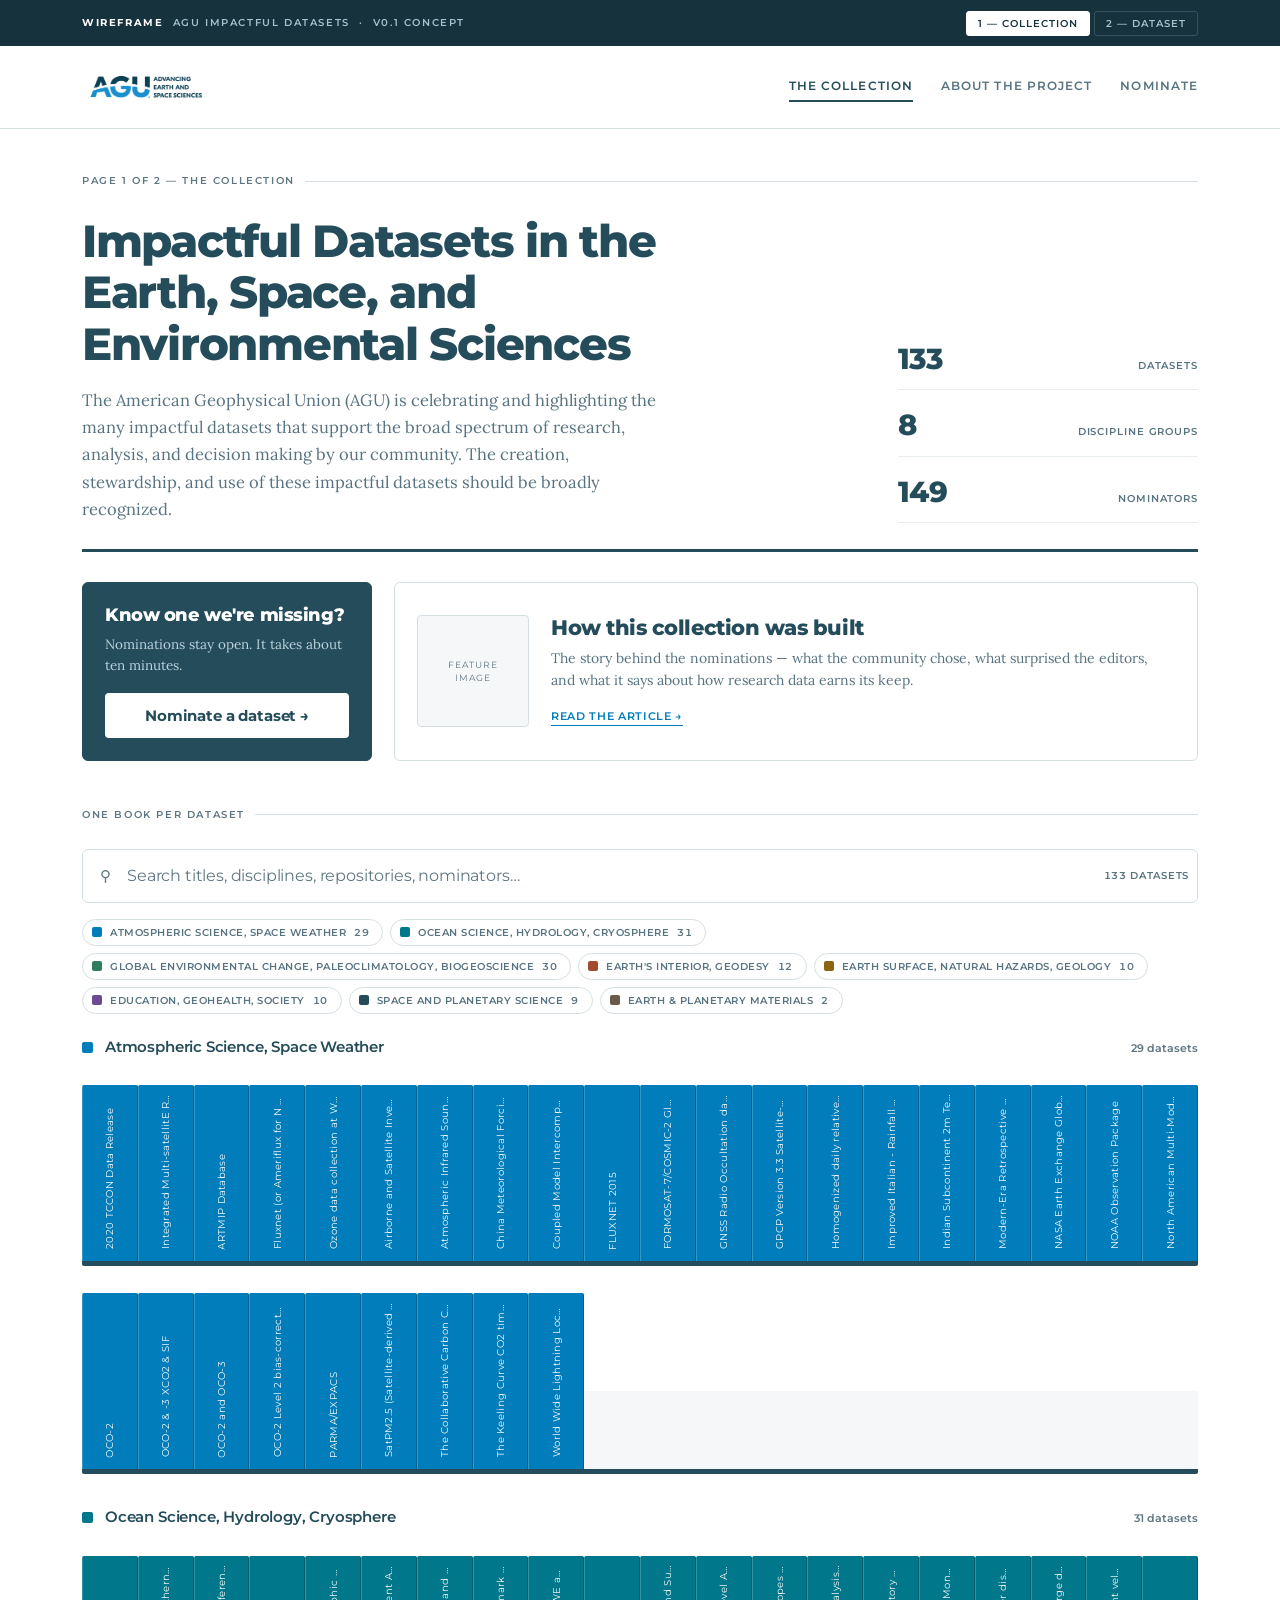
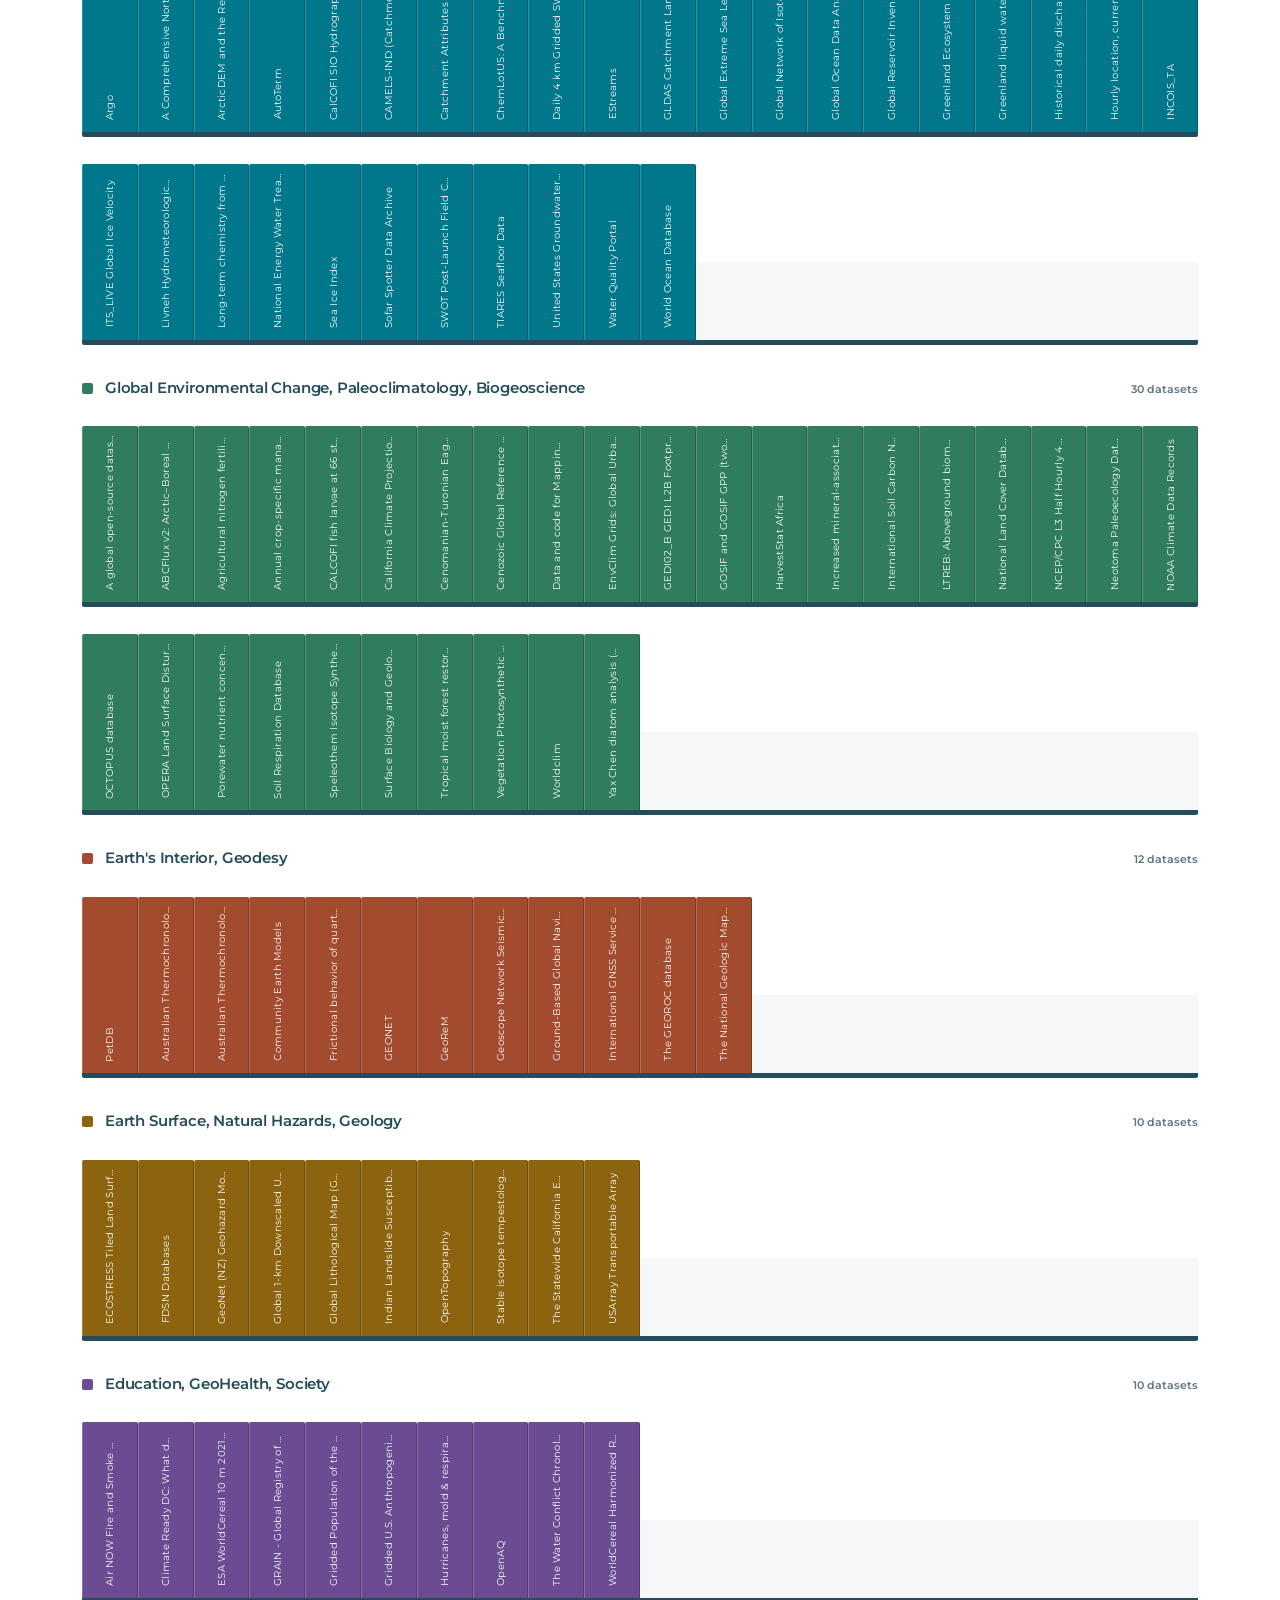
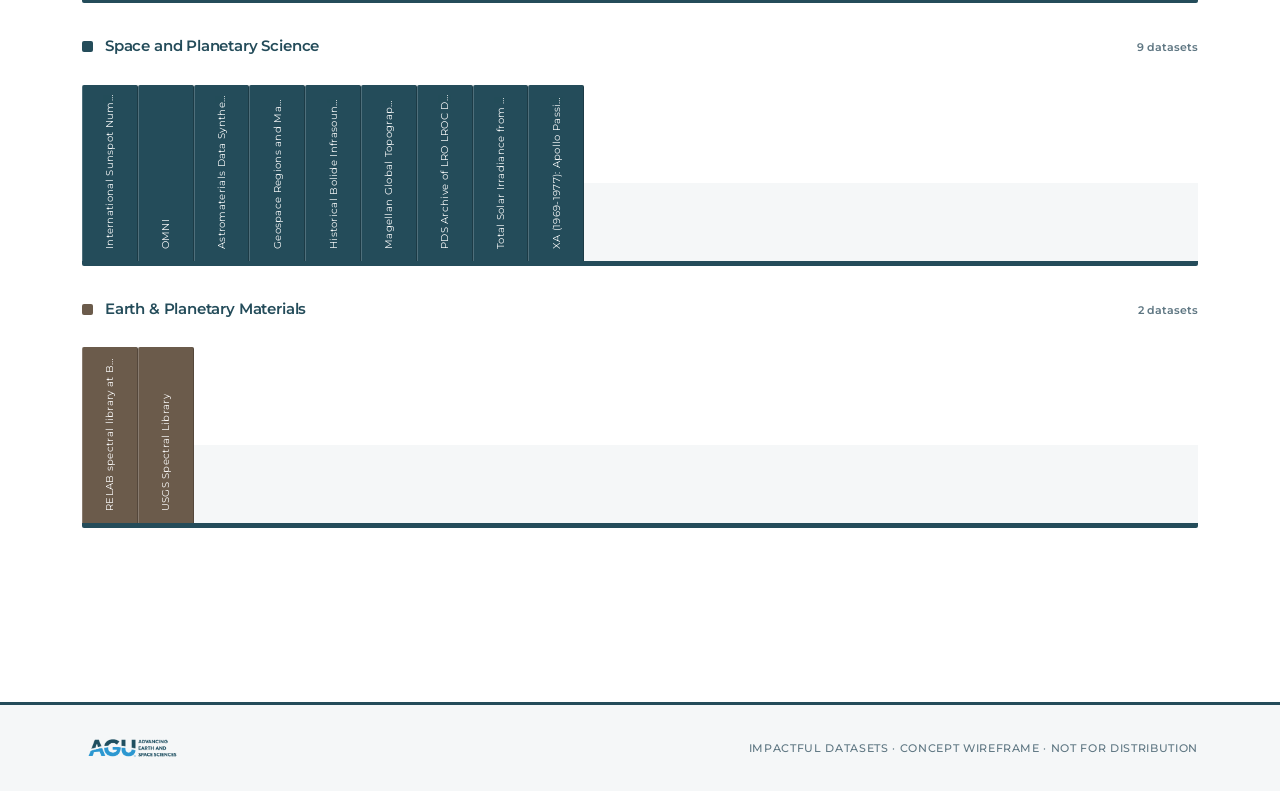
==== commit 3ef75401: "Add files via upload" ====
--- a/impactful_datasets_wireframe.html
+++ b/impactful_datasets_wireframe.html
@@ -37,7 +37,7 @@
 .mono{font-family:var(--f-label);font-size:11px;letter-spacing:.06em;text-transform:uppercase}
 [class*="label"],.pagemark,.chip,.dl dt,.tip dt,.sec>h2,.card>h2,.dc-bar h2,.legend button,
 .searchbar .count,.searchbar .clear,.linklist .k,.dim,.just .who,.more,.dc-status,
-.shelf-head .n,.tally span,.readlink,.chrome-tag,.chrome-nav button,.chrome-toggle,.back,.note{
+.group-head .n,.tally span,.readlink,.chrome-tag,.chrome-nav button,.back{
   font-weight:600}
 /* prose runs in Lora */
 .masthead .lede,.callout p,.btn-nominate p,.sec p,.just p,.reuse li,.refs li,
@@ -51,12 +51,11 @@
   text-transform:uppercase;color:#A6C0CC;white-space:nowrap}
 .chrome-tag b{color:#fff;font-weight:700}
 .chrome-nav{display:flex;gap:4px;margin-left:auto}
-.chrome-nav button,.chrome-toggle{font-family:var(--f-label);font-size:10px;letter-spacing:.1em;
+.chrome-nav button{font-family:var(--f-label);font-size:10px;letter-spacing:.1em;
   text-transform:uppercase;background:transparent;color:#A6C0CC;border:1px solid #365060;
   padding:5px 11px;border-radius:3px;cursor:pointer}
 .chrome-nav button[aria-current="true"]{background:#fff;color:var(--chrome);border-color:#fff}
-.chrome-toggle[aria-pressed="true"]{background:var(--mark);color:#fff;border-color:var(--mark)}
-.chrome-nav button:focus-visible,.chrome-toggle:focus-visible{outline:2px solid #4FB3E8;outline-offset:2px}
+.chrome-nav button:focus-visible{outline:2px solid #4FB3E8;outline-offset:2px}
 
 /* ---------- brand header / footer ---------- */
 .site{background:#fff;border-bottom:1px solid var(--rule)}
@@ -77,17 +76,6 @@
 .site-foot p{margin:0;margin-left:auto;font-family:var(--f-label);font-size:11px;font-weight:500;
   letter-spacing:.06em;text-transform:uppercase;color:var(--ink-3);text-align:right}
 
-/* ---------- annotation layer ---------- */
-.pin{display:none;position:absolute;z-index:40;width:24px;height:24px;border-radius:50%;
-  background:var(--mark);color:#fff;font-family:var(--f-label);font-size:11px;font-weight:500;
-  align-items:center;justify-content:center;box-shadow:0 0 0 3px var(--paper)}
-body.annotated .pin{display:flex}
-.note{display:none;margin:10px 0 0;padding:11px 14px;border-left:3px solid var(--mark);
-  background:var(--mark-bg);color:#0B4D6E;font-family:var(--f-label);font-size:11.5px;
-  line-height:1.6;letter-spacing:0;text-transform:none;font-weight:500}
-body.annotated .note{display:block}
-.note b{font-weight:500}
-
 /* ---------- page frame ---------- */
 .page{display:none;padding:44px 0 80px}
 .page.active{display:block}
@@ -98,8 +86,8 @@
 /* ---------- page 1 header ---------- */
 .masthead{display:grid;grid-template-columns:minmax(0,1fr) 300px;gap:56px;align-items:end;
   padding-bottom:26px;border-bottom:3px solid var(--primary)}
-.masthead h1{font-size:clamp(38px,5.4vw,62px);letter-spacing:-.032em}
-.masthead .lede{margin:14px 0 0;font-size:17px;color:var(--ink-2);max-width:46ch}
+.masthead h1{font-size:clamp(29px,4.1vw,45px);letter-spacing:-.028em;max-width:19ch}
+.masthead .lede{margin:18px 0 0;font-size:16.5px;line-height:1.65;color:var(--ink-2);max-width:58ch}
 .tally{display:flex;flex-direction:column;gap:12px}
 .tally div{display:flex;align-items:baseline;justify-content:space-between;gap:12px;
   border-bottom:1px solid var(--rule-2);padding-bottom:7px}
@@ -128,13 +116,12 @@
 .readlink{font-family:var(--f-label);font-size:11px;letter-spacing:.06em;text-transform:uppercase;
   color:var(--mark);text-decoration:none;border-bottom:1px solid currentColor;padding-bottom:2px}
 
-/* ---------- bookshelf ---------- */
-.shelfwrap{position:relative}
-.shelf{margin-bottom:34px;scroll-margin-top:74px}
-.shelf-head{display:flex;align-items:baseline;gap:12px;margin-bottom:10px}
-.shelf-swatch{width:11px;height:11px;border-radius:2px;flex:none;transform:translateY(1px)}
-.shelf-head h3{font-size:15px;font-weight:600;letter-spacing:-.012em}
-.shelf-head .n{font-family:var(--f-label);font-size:11px;color:var(--ink-3);margin-left:auto}
+/* ---------- collection ---------- */
+.group{margin-bottom:34px;scroll-margin-top:74px}
+.group-head{display:flex;align-items:baseline;gap:12px;margin-bottom:10px}
+.group-swatch{width:11px;height:11px;border-radius:2px;flex:none;transform:translateY(1px)}
+.group-head h3{font-size:15px;font-weight:600;letter-spacing:-.012em}
+.group-head .n{font-family:var(--f-label);font-size:11px;color:var(--ink-3);margin-left:auto}
 .books{display:grid;grid-template-columns:repeat(20,1fr);align-items:end;
   padding:18px 0 0;background:linear-gradient(180deg,transparent 0 60%,var(--surface-2) 60%);
   border-bottom:5px solid var(--primary);border-radius:2px;margin-bottom:9px}
@@ -285,15 +272,14 @@
 }
 </style>
 </head>
-<body class="annotated">
+<body>
 
 <div class="chrome">
   <div class="shell">
     <span class="chrome-tag"><b>Wireframe</b> &nbsp;AGU Impactful Datasets &nbsp;·&nbsp; v0.1 concept</span>
     <div class="chrome-nav">
-      <button data-go="shelf" aria-current="true">1 — Collection</button>
+      <button data-go="collection" aria-current="true">1 — Collection</button>
       <button data-go="detail" aria-current="false">2 — Dataset</button>
-      <button class="chrome-toggle" id="annoBtn" aria-pressed="true">Annotations</button>
     </div>
   </div>
 </div>
@@ -312,27 +298,26 @@
 </header>
 
 <!-- ============ PAGE 1 ============ -->
-<main class="page active" id="page-shelf">
+<main class="page active" id="page-collection">
 <div class="shell">
   <div class="pagemark">Page 1 of 2 — the collection</div>
 
   <header class="masthead">
     <div>
-      <h1>Datasets that<br>changed the science.</h1>
-      <p class="lede">A community-nominated shelf of the Earth and space science
-      datasets researchers say reshaped their field. Browse by discipline; pull one off
-      the shelf to see who nominated it and why.</p>
+      <h1>Impactful Datasets in the Earth, Space, and Environmental Sciences</h1>
+      <p class="lede">The American Geophysical Union (AGU) is celebrating and highlighting the
+      many impactful datasets that support the broad spectrum of research, analysis, and decision
+      making by our community. The creation, stewardship, and use of these impactful datasets
+      should be broadly recognized.</p>
     </div>
     <div class="tally">
-      <div><b id="t-ds">0</b><span>Datasets<br>on the shelf</span></div>
-      <div><b id="t-th">0</b><span>Discipline<br>groups</span></div>
-      <div><b id="t-nm">0</b><span>Researchers<br>who nominated</span></div>
+      <div><b id="t-ds">0</b><span>Datasets</span></div>
+      <div><b id="t-th">0</b><span>Discipline groups</span></div>
+      <div><b id="t-nm">0</b><span>Nominators</span></div>
     </div>
   </header>
 
   <section class="actions">
-    <span class="pin" style="left:-13px;top:-11px">1</span>
-    <span class="pin" style="left:299px;top:-11px">2</span>
     <div class="act btn-nominate">
       <div>
         <h3 style="font-size:18px;margin-bottom:8px">Know one we're missing?</h3>
@@ -350,52 +335,30 @@
       </div>
     </div>
   </section>
-  <div class="note"><b>① Nominate a dataset</b> — persistent primary action, dark block so it
-  holds weight against the shelf. Opens the nomination form (the same instrument that produced
-  this data).<br><b>② Article callout</b> — editorial companion piece. Sits beside the action,
-  not buried below the shelf, so it competes for attention on first paint.</div>
-
-  <div class="pagemark" style="margin-top:44px">The shelf — one book per dataset</div>
-  <div class="shelfwrap">
-    <span class="pin" style="left:-13px;top:-11px">3</span>
-    <div class="searchbar">
+
+  <div class="pagemark" style="margin-top:44px">One book per dataset</div>
+  <div class="searchbar">
       <span class="glyph" aria-hidden="true">&#9906;</span>
       <input id="q" type="search" autocomplete="off" spellcheck="false"
         aria-label="Search datasets by title, discipline, repository or nominator"
         placeholder="Search titles, disciplines, repositories, nominators…">
       <span class="count" id="q-count"></span>
       <button class="clear" id="q-clear" hidden>Clear</button>
-    </div>
   </div>
-  <div class="shelfwrap">
-    <span class="pin" style="left:-13px;top:-11px">4</span>
-    <div class="legend" id="legend"></div>
-  </div>
-  <div class="shelfwrap">
-    <span class="pin" style="left:-13px;top:-6px">5</span>
-    <div id="shelves"></div>
+  <div class="legend" id="legend"></div>
+  <div id="groups"></div>
     <div class="empty" id="empty" hidden>
       <p>No datasets match <b id="empty-q"></b>.</p>
       <p style="font-size:13.5px">Try a discipline group, a repository, or a nominator's name.</p>
       <button class="clear" style="margin-top:4px" onclick="document.getElementById('q-clear').click()">Clear search</button>
-    </div>
   </div>
-  <div class="note"><b>③ Search</b> — filters entirely in the browser, no round trip. Matches
-  title, discipline group, repository and nominator names; every term must match. Non-matching books
-  are hidden, and a shelf or a whole discipline disappears when nothing on it survives, so the page
-  never shows an empty shelf.<br><b>④ Discipline index</b> — doubles as navigation and as a live
-  result summary: each chip shows how many of its datasets currently match, and drops out when none
-  do. Clicking one jumps to that group's first shelf.<br><b>⑤ Bookshelf</b> — every dataset is one
-  clickable book, uniform size, twenty to a shelf, colour-coded to its discipline group. Hovering a
-  spine raises a bubble with the full title, discipline, holding repository and nominators; clicking
-  opens page 2.</div>
 </div>
 </main>
 
 <!-- ============ PAGE 2 ============ -->
 <main class="page" id="page-detail">
 <div class="shell">
-  <button class="back" data-go="shelf">← Back to the shelf</button>
+  <button class="back" data-go="collection">← Back to the collection</button>
   <div class="pagemark">Page 2 of 2 — one dataset</div>
 
   <header class="d-head">
@@ -405,7 +368,6 @@
   </header>
 
   <div class="d-grid">
-    <span class="pin" style="left:-13px;top:-2px">1</span>
     <div>
       <section class="sec">
         <h2>What it is</h2>
@@ -425,7 +387,6 @@
     </div>
 
     <aside>
-      <span class="pin" style="left:-13px;top:-2px">3</span>
       <div class="card">
         <h2>Get the data</h2>
         <ul class="linklist" id="d-links"></ul>
@@ -442,7 +403,6 @@
       </div>
 
       <div class="card dc" id="d-dc">
-        <span class="pin" style="left:-13px;top:-11px">2</span>
         <div class="dc-bar">
           <h2>DataCite record</h2>
           <span class="dc-status" id="dc-status" data-s="idle">idle</span>
@@ -452,15 +412,6 @@
       </div>
     </aside>
   </div>
-
-  <div class="note" style="margin-top:26px"><b>① Dataset narrative</b> — description, then the
-  nominators' own justifications kept separate and attributed, with People / Planet / Prosperity
-  tags surfaced where the nominator used them.<br><b>② DataCite panel</b> — when the dataset has a
-  DOI, the page calls the DataCite REST API at load and renders authors, publisher, year, type and
-  related publications from the registry rather than from our own record. Falls back to stored
-  metadata if the call fails, and the panel is hidden entirely for datasets with no DOI
-  (37 of 133 currently carry one).<br><b>③ Provenance rail</b> — access links, the holding
-  repository, and the nominators with ORCID and affiliation.</div>
 </div>
 </main>
 
@@ -492,8 +443,8 @@
 document.getElementById('t-th').textContent = DATA.themes.length;
 document.getElementById('t-nm').textContent = DATA.nominatorCount;
 
-const PER_SHELF = 20;
-const shelves = document.getElementById('shelves');
+const PER_ROW = 20;
+const groups = document.getElementById('groups');
 const INDEX = [];   // one entry per discipline: {key, sec, rows:[{row, books:[{el,hay}]}], chip}
 const norm = s => (s==null?'':String(s))
   .normalize('NFD').replace(/[\u0300-\u036f]/g,'')      // fold accents: Martinez == Martínez
@@ -505,18 +456,17 @@
   if (!items.length) return;
   const c = css(t.key);
   const sec = document.createElement('section');
-  sec.className = 'shelf';
-  sec.id = 'shelf-' + t.key;
+  sec.className = 'group';
+  sec.id = 'group-' + t.key;
   const entry = {key:t.key, sec, rows:[], chip:null, label:t.label};
-  const shelfCount = Math.ceil(items.length / PER_SHELF);
-  sec.innerHTML = `<div class="shelf-head"><span class="shelf-swatch" style="background:${c}"></span>
+  sec.innerHTML = `<div class="group-head"><span class="group-swatch" style="background:${c}"></span>
     <h3>${esc(t.label)}</h3><span class="n">${items.length} ${items.length===1?'dataset':'datasets'}
-    · ${shelfCount} ${shelfCount===1?'shelf':'shelves'}</span></div>`;
-  for (let i = 0; i < items.length; i += PER_SHELF){
+    </span></div>`;
+  for (let i = 0; i < items.length; i += PER_ROW){
     const row = document.createElement('div');
     row.className = 'books';
     const rowEntry = {row, books:[]};
-    items.slice(i, i + PER_SHELF).forEach(d => {
+    items.slice(i, i + PER_ROW).forEach(d => {
       const b = document.createElement('button');
       b.className = 'book';
       b.style.background = c;
@@ -538,11 +488,11 @@
     entry.rows.push(rowEntry);
     sec.appendChild(row);
   }
-  shelves.appendChild(sec);
+  groups.appendChild(sec);
   INDEX.push(entry);
 });
 
-/* ---- discipline index doubles as shelf navigation ---- */
+/* ---- discipline index doubles as navigation ---- */
 const legend = document.getElementById('legend');
 DATA.themes.forEach(t => {
   const n = DATA.datasets.filter(d => d.theme === t.key).length;
@@ -552,7 +502,7 @@
   const ie = INDEX.find(e => e.key === t.key);
   if (ie) ie.chip = b;
   b.addEventListener('click', () => {
-    const sec = document.getElementById('shelf-' + t.key);
+    const sec = document.getElementById('group-' + t.key);
     if (!sec) return;
     if (sec.hidden) return;
     sec.scrollIntoView({behavior:'smooth', block:'start'});
@@ -583,7 +533,7 @@
         bk.el.hidden = !hit;
         if (hit) inRow++;
       });
-      r.row.hidden = inRow === 0;      // a shelf with nothing left disappears
+      r.row.hidden = inRow === 0;      // a row with nothing left disappears
       inGroup += inRow;
     });
     entry.sec.hidden = inGroup === 0;  // and so does the whole discipline
@@ -761,17 +711,12 @@
     b.setAttribute('aria-current', String(b.dataset.go === which)));
 }
 document.querySelectorAll('[data-go]').forEach(b => b.addEventListener('click', () => {
-  if (b.dataset.go === 'detail') openDataset(DATA.featured); else show('shelf');
+  if (b.dataset.go === 'detail') openDataset(DATA.featured); else show('collection');
   window.scrollTo({top:0});
 }));
-const annoBtn = document.getElementById('annoBtn');
-annoBtn.addEventListener('click', () => {
-  const on = document.body.classList.toggle('annotated');
-  annoBtn.setAttribute('aria-pressed', String(on));
-});
 applyFilter();
 openDataset(DATA.featured);
-show('shelf');
+show('collection');
 </script>
 </body>
 </html>
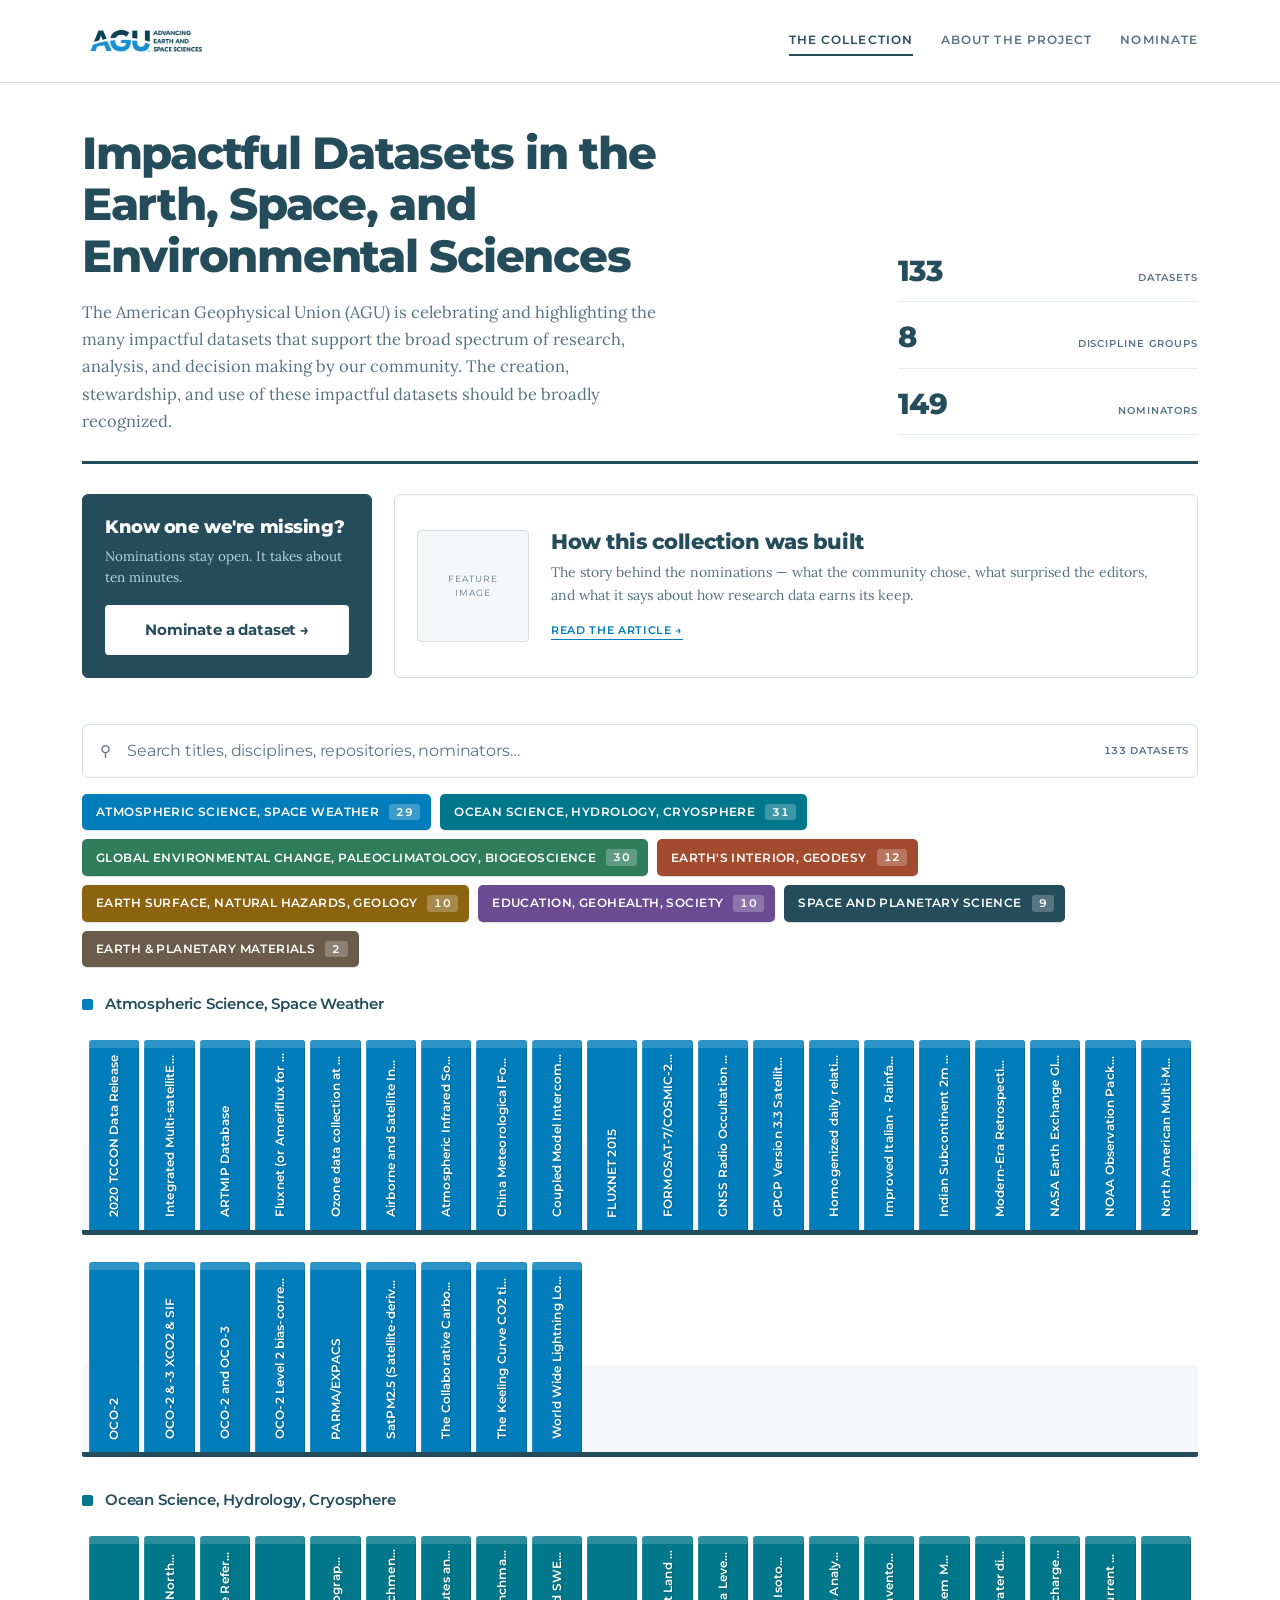
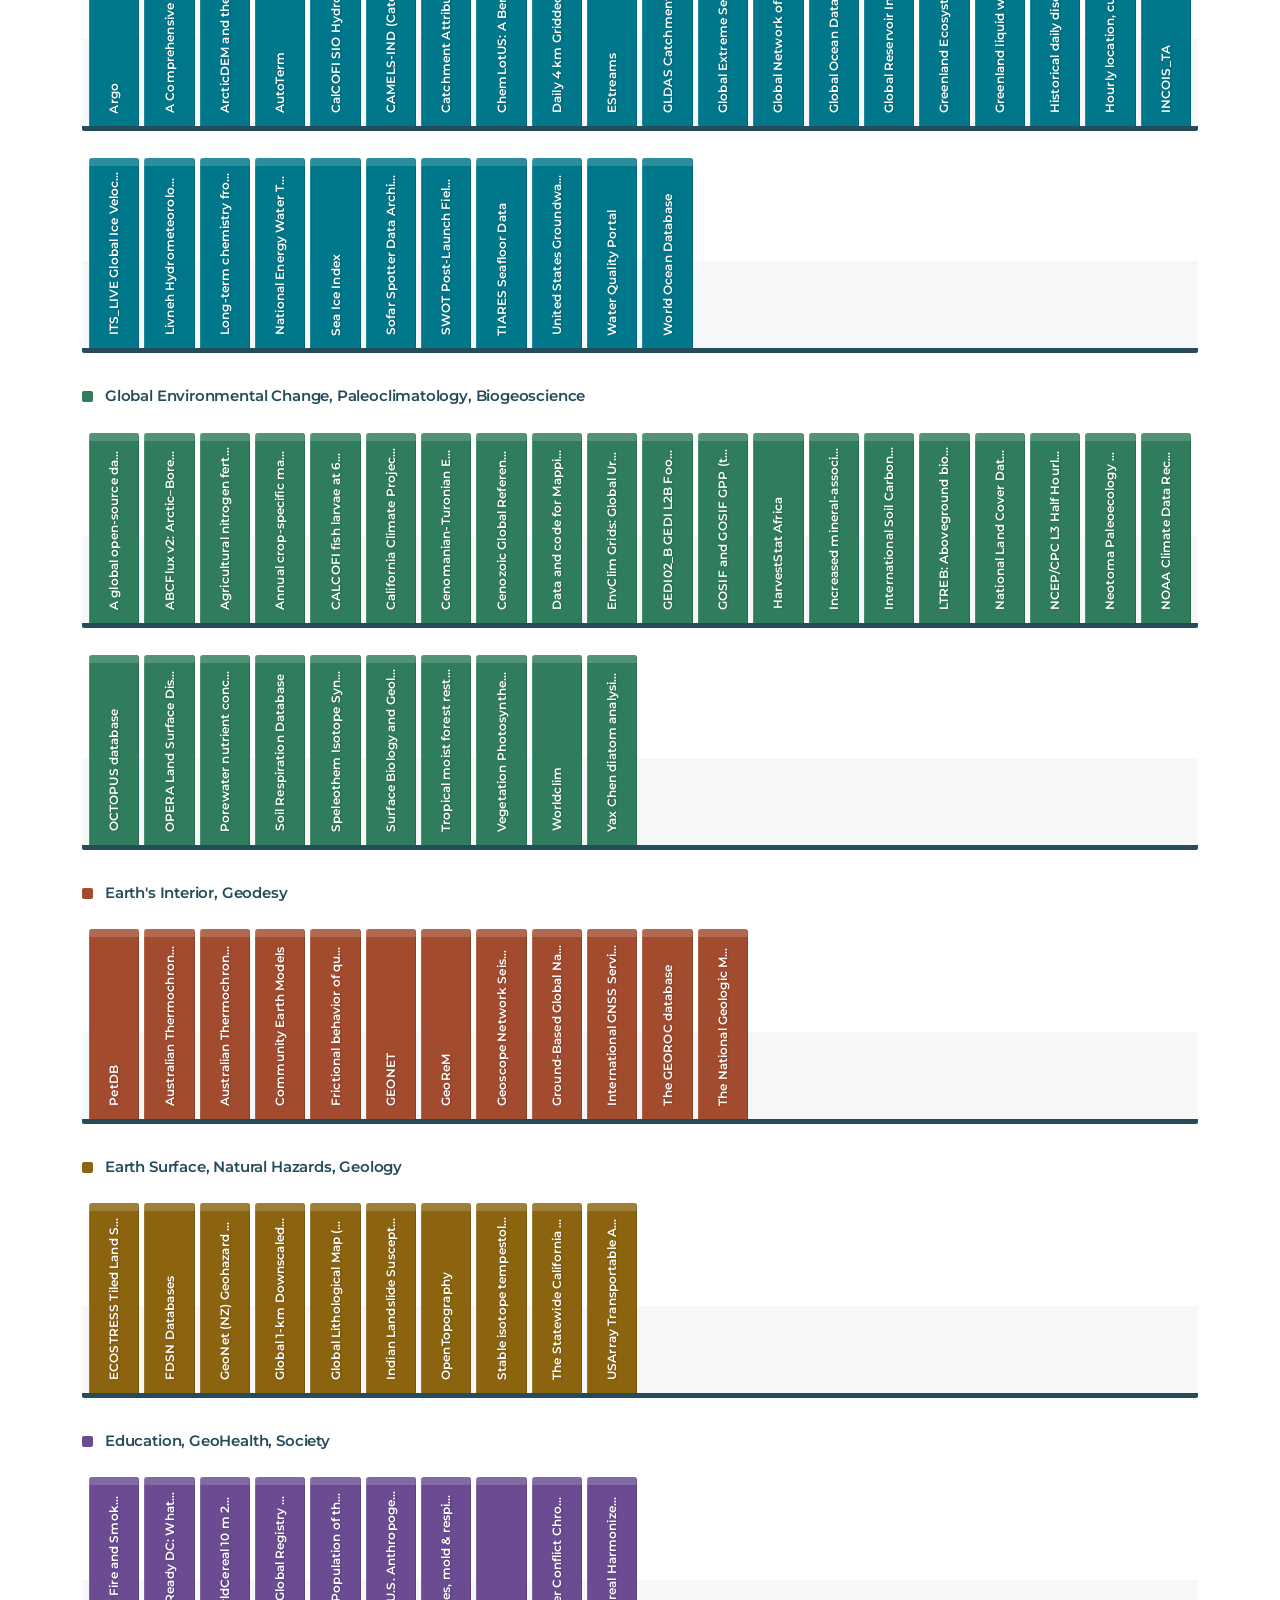
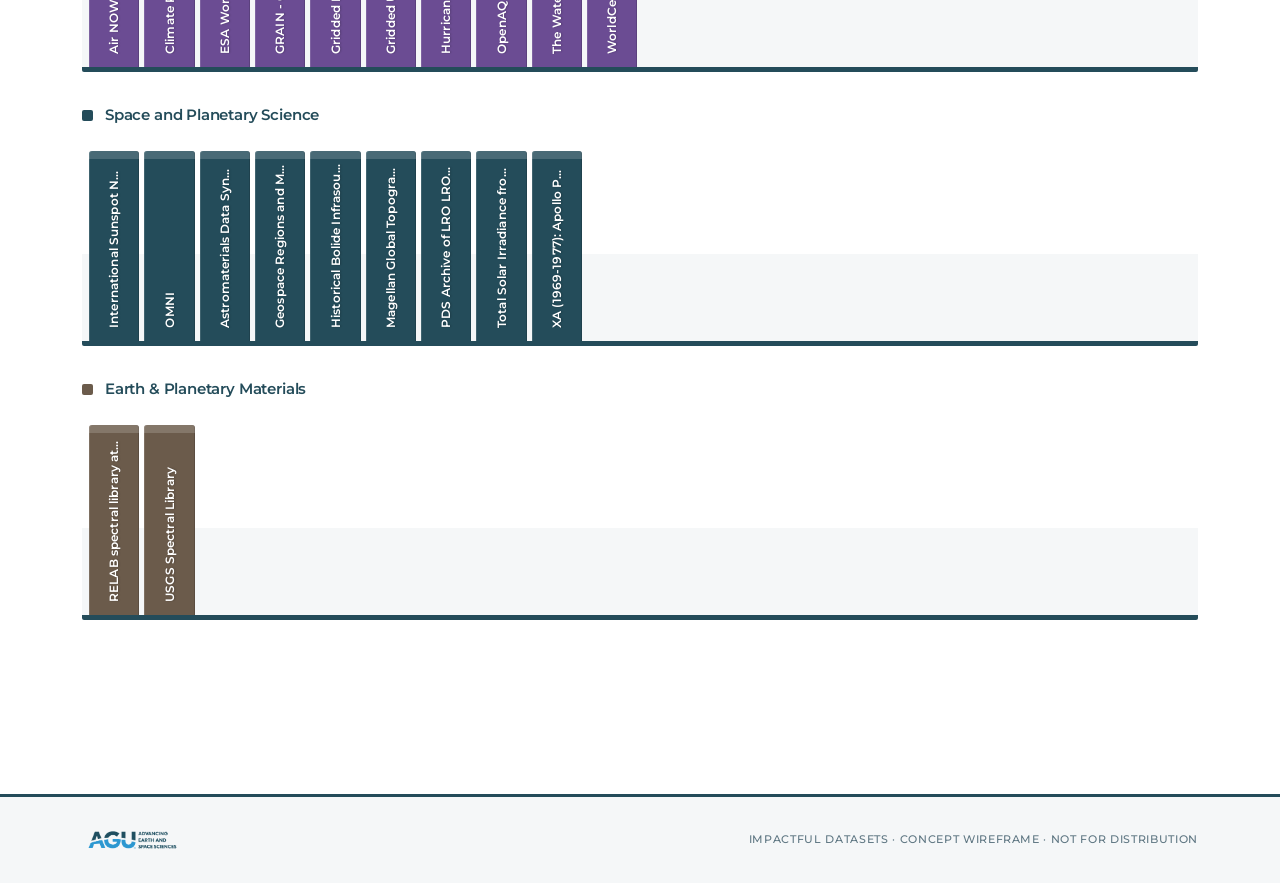
==== commit b0e1ab21: "feedback updates" ====
--- a/impactful_datasets_wireframe.html
+++ b/impactful_datasets_wireframe.html
@@ -15,7 +15,6 @@
   --ink:#244C5A; --ink-2:#587380; --ink-3:#5E7682;
   --rule:#D5DFE3; --rule-2:#E8EEF0;
   --mark:#007DBA; --mark-bg:#E4F2FA;
-  --chrome:#16323D;
   /* discipline ramp, anchored on the two brand colours; all >=4.5:1 vs white */
   --atmos:#007DBA; --ocean:#00778A; --biosphere:#2F7D5C; --interior:#A24B2E;
   --surface-c:#8C6410; --society:#6B4C93; --space:#244C5A; --materials:#6B5B4B;
@@ -37,25 +36,12 @@
 .mono{font-family:var(--f-label);font-size:11px;letter-spacing:.06em;text-transform:uppercase}
 [class*="label"],.pagemark,.chip,.dl dt,.tip dt,.sec>h2,.card>h2,.dc-bar h2,.legend button,
 .searchbar .count,.searchbar .clear,.linklist .k,.dim,.just .who,.more,.dc-status,
-.group-head .n,.tally span,.readlink,.chrome-tag,.chrome-nav button,.back{
+.group-head .n,.tally span,.readlink,.back{
   font-weight:600}
 /* prose runs in Lora */
 .masthead .lede,.callout p,.btn-nominate p,.sec p,.just p,.reuse li,.refs li,
 .people .aff,.dl dd,.tip dd,.empty p,.repo-sub{font-family:var(--f-body);letter-spacing:0}
 .endpoint,.people .oid{font-family:var(--f-code)}
-
-/* ---------- wireframe chrome ---------- */
-.chrome{position:sticky;top:0;z-index:60;background:var(--chrome);color:#fff}
-.chrome .shell{display:flex;align-items:center;gap:20px;height:46px}
-.chrome-tag{font-family:var(--f-label);font-size:10px;letter-spacing:.16em;
-  text-transform:uppercase;color:#A6C0CC;white-space:nowrap}
-.chrome-tag b{color:#fff;font-weight:700}
-.chrome-nav{display:flex;gap:4px;margin-left:auto}
-.chrome-nav button{font-family:var(--f-label);font-size:10px;letter-spacing:.1em;
-  text-transform:uppercase;background:transparent;color:#A6C0CC;border:1px solid #365060;
-  padding:5px 11px;border-radius:3px;cursor:pointer}
-.chrome-nav button[aria-current="true"]{background:#fff;color:var(--chrome);border-color:#fff}
-.chrome-nav button:focus-visible{outline:2px solid #4FB3E8;outline-offset:2px}
 
 /* ---------- brand header / footer ---------- */
 .site{background:#fff;border-bottom:1px solid var(--rule)}
@@ -101,6 +87,7 @@
 .btn-nominate{display:flex;flex-direction:column;justify-content:space-between;gap:16px;
   background:var(--primary);border-color:var(--primary);color:#fff}
 .btn-nominate .cta{display:inline-flex;align-items:center;justify-content:center;gap:9px;width:100%;
+  text-decoration:none;box-sizing:border-box;
   background:#fff;color:var(--ink);border:none;border-radius:4px;padding:13px 16px;cursor:pointer;
   font-family:var(--f-display);font-size:15px;font-weight:600;letter-spacing:-.01em}
 .btn-nominate .cta{color:var(--primary);font-weight:700}
@@ -117,34 +104,37 @@
   color:var(--mark);text-decoration:none;border-bottom:1px solid currentColor;padding-bottom:2px}
 
 /* ---------- collection ---------- */
-.group{margin-bottom:34px;scroll-margin-top:74px}
+.group{margin-bottom:34px;scroll-margin-top:16px}
 .group-head{display:flex;align-items:baseline;gap:12px;margin-bottom:10px}
 .group-swatch{width:11px;height:11px;border-radius:2px;flex:none;transform:translateY(1px)}
 .group-head h3{font-size:15px;font-weight:600;letter-spacing:-.012em}
-.group-head .n{font-family:var(--f-label);font-size:11px;color:var(--ink-3);margin-left:auto}
-.books{display:grid;grid-template-columns:repeat(20,1fr);align-items:end;
-  padding:18px 0 0;background:linear-gradient(180deg,transparent 0 60%,var(--surface-2) 60%);
+
+.books{display:grid;grid-template-columns:repeat(20,1fr);gap:5px;align-items:end;
+  padding:18px 7px 0;background:linear-gradient(180deg,transparent 0 58%,var(--surface-2) 58%);
   border-bottom:5px solid var(--primary);border-radius:2px;margin-bottom:9px}
 .books:last-child{margin-bottom:0}
-.book{position:relative;height:176px;border:none;border-radius:2px 2px 0 0;cursor:pointer;
-  padding:10px 0 12px;display:flex;align-items:flex-end;justify-content:center;
-  transition:transform .13s ease;color:#fff;font-family:var(--f-label);font-size:10px;
-  letter-spacing:.03em;overflow:hidden;box-shadow:inset -1px 0 0 rgba(0,0,0,.22)}
+.book{min-width:0;position:relative;height:190px;border:none;border-radius:3px 3px 0 0;cursor:pointer;
+  padding:13px 0 13px;display:flex;align-items:flex-end;justify-content:center;
+  transition:transform .13s ease;color:#fff;font-family:var(--f-label);font-size:11.5px;
+  font-weight:600;letter-spacing:.012em;overflow:hidden;
+  box-shadow:inset -1px 0 0 rgba(0,0,0,.15),inset 1px 0 0 rgba(255,255,255,.13)}
 .book span{writing-mode:vertical-rl;transform:rotate(180deg);white-space:nowrap;
-  overflow:hidden;text-overflow:ellipsis;max-height:100%;opacity:.96}
+  overflow:hidden;text-overflow:ellipsis;max-height:100%;opacity:1;
+  text-shadow:0 1px 2px rgba(0,0,0,.24)}
 .book:hover,.book:focus-visible{transform:translateY(-9px);outline:none;
   box-shadow:0 5px 14px rgba(22,32,42,.26)}
 .book:focus-visible{box-shadow:0 0 0 2px var(--mark),0 5px 14px rgba(22,32,42,.26)}
-.book::after{content:"";position:absolute;inset:0 auto 0 0;width:1px;background:rgba(255,255,255,.20)}
-.legend{display:flex;flex-wrap:wrap;gap:7px;margin:0 0 24px}
-.legend button{display:inline-flex;align-items:center;gap:8px;cursor:pointer;
-  background:var(--surface);border:1px solid var(--rule);border-radius:99px;padding:6px 13px 6px 9px;
-  font-family:var(--f-label);font-size:10px;letter-spacing:.05em;text-transform:uppercase;
-  color:var(--ink-2);transition:border-color .12s,color .12s}
-.legend button:hover{border-color:var(--ink);color:var(--ink)}
-.legend button:focus-visible{outline:2px solid var(--mark);outline-offset:2px}
-.legend button i{width:10px;height:10px;border-radius:2px;flex:none}
-.legend button .c{color:var(--ink-3);font-variant-numeric:tabular-nums}
+.book::after{content:"";position:absolute;left:0;right:0;top:0;height:8px;
+  background:rgba(255,255,255,.17);border-radius:3px 3px 0 0}
+.legend{display:flex;flex-wrap:wrap;gap:9px;margin:0 0 28px}
+.legend button{display:inline-flex;align-items:center;gap:10px;cursor:pointer;border:none;
+  border-radius:5px;padding:10px 11px 10px 14px;font-family:var(--f-label);font-size:12px;
+  font-weight:600;letter-spacing:.035em;text-transform:uppercase;color:#fff;line-height:1.15;
+  box-shadow:0 1px 0 rgba(0,0,0,.13);transition:transform .12s ease,box-shadow .12s ease}
+.legend button:hover{transform:translateY(-2px);box-shadow:0 5px 14px rgba(36,76,90,.28)}
+.legend button:focus-visible{outline:2px solid var(--primary);outline-offset:3px}
+.legend button .c{background:rgba(255,255,255,.24);border-radius:3px;padding:2px 7px;
+  font-size:11px;font-variant-numeric:tabular-nums}
 
 /* ---------- search ---------- */
 .searchbar{display:flex;align-items:center;gap:14px;height:54px;padding:0 8px 0 17px;
@@ -233,6 +223,8 @@
 .refs{list-style:none;margin:0;padding:0}
 .refs li{padding:11px 0;border-top:1px solid var(--rule-2);font-size:13px;color:var(--ink-2);line-height:1.5}
 .refs li:first-child{border-top:none}
+.refs a{color:var(--secondary);text-decoration:none;word-break:break-all}
+.refs a:hover{text-decoration:underline}
 .more{font-family:var(--f-label);font-size:10px;letter-spacing:.07em;text-transform:uppercase;
   color:var(--ink-3);margin-top:10px}
 
@@ -244,7 +236,6 @@
 .dc-status{margin-left:auto;font-family:var(--f-label);font-size:9px;letter-spacing:.08em;
   text-transform:uppercase;padding:2px 7px;border-radius:99px;border:1px solid var(--rule);color:var(--ink-3)}
 .dc-status[data-s="live"]{color:#0B6B4F;border-color:#9AD3BE;background:#EAF7F1}
-.dc-status[data-s="fallback"]{color:#8A5A00;border-color:#E6C68A;background:#FCF4E6}
 .endpoint{font-family:var(--f-label);font-size:10px;color:var(--ink-2);background:var(--surface-2);
   border:1px solid var(--rule-2);border-radius:4px;padding:7px 9px;margin-bottom:14px;word-break:break-all}
 .dl{margin:0;font-size:13.5px}
@@ -259,13 +250,12 @@
   .masthead,.actions,.d-grid{grid-template-columns:minmax(0,1fr);gap:26px}
   .shell{padding:0 20px}
   .callout{grid-template-columns:70px minmax(0,1fr);gap:16px}
-  .books{grid-template-columns:repeat(10,1fr)}
-  .book{height:150px}
+  .books{gap:4px;padding:16px 5px 0}
+  .book{height:158px;font-size:11px}
   .tip{width:min(310px,calc(100vw - 32px))}
 }
 @media (prefers-reduced-motion:reduce){*{transition:none!important}}
 @media print{
-  .chrome{display:none}
   .site{border-bottom:2px solid var(--primary)}
   .page{display:block!important;padding:0 0 40px;break-after:page}
   body{background:#fff}
@@ -274,25 +264,18 @@
 </head>
 <body>
 
-<div class="chrome">
-  <div class="shell">
-    <span class="chrome-tag"><b>Wireframe</b> &nbsp;AGU Impactful Datasets &nbsp;·&nbsp; v0.1 concept</span>
-    <div class="chrome-nav">
-      <button data-go="collection" aria-current="true">1 — Collection</button>
-      <button data-go="detail" aria-current="false">2 — Dataset</button>
-    </div>
-  </div>
-</div>
-
 <header class="site">
   <div class="shell">
-    <a class="brand" href="#" onclick="return false" aria-label="American Geophysical Union — home">
+    <a class="brand" href="#" data-go="collection" onclick="return false"
+       aria-label="American Geophysical Union — home">
       <span class="logo" role="img" aria-label="AGU — Advancing Earth and Space Sciences"></span>
     </a>
     <nav class="site-nav">
-      <a href="#" onclick="return false" aria-current="page">The Collection</a>
-      <a href="#" onclick="return false">About the project</a>
-      <a href="#" onclick="return false">Nominate</a>
+      <a href="#" id="nav-collection" data-go="collection" aria-current="page"
+         onclick="return false">The Collection</a>
+      <a href="https://agupubs.onlinelibrary.wiley.com/hub/journal/23335084/call-for-papers/si-2026-000577"
+         target="_blank" rel="noopener">About the project</a>
+      <a href="https://docs.google.com/forms/d/e/1FAIpQLSf0Tlb1a29C2I-lNyl8qf_1oG1tFBosYW5qGBBj70D42Nhn_w/viewform" target="_blank" rel="noopener">Nominate</a>
     </nav>
   </div>
 </header>
@@ -300,7 +283,6 @@
 <!-- ============ PAGE 1 ============ -->
 <main class="page active" id="page-collection">
 <div class="shell">
-  <div class="pagemark">Page 1 of 2 — the collection</div>
 
   <header class="masthead">
     <div>
@@ -323,7 +305,7 @@
         <h3 style="font-size:18px;margin-bottom:8px">Know one we're missing?</h3>
         <p>Nominations stay open. It takes about ten minutes.</p>
       </div>
-      <button class="cta">Nominate a dataset →</button>
+      <a class="cta" href="https://docs.google.com/forms/d/e/1FAIpQLSf0Tlb1a29C2I-lNyl8qf_1oG1tFBosYW5qGBBj70D42Nhn_w/viewform" target="_blank" rel="noopener">Nominate a dataset →</a>
     </div>
     <div class="act callout">
       <div class="thumb">FEATURE<br>IMAGE</div>
@@ -331,12 +313,12 @@
         <h3>How this collection was built</h3>
         <p>The story behind the nominations — what the community chose, what surprised
         the editors, and what it says about how research data earns its keep.</p>
-        <a class="readlink" href="#" onclick="return false">Read the article →</a>
+        <a class="readlink" href="https://agupubs.onlinelibrary.wiley.com/hub/journal/23335084/call-for-papers/si-2026-000577"
+           target="_blank" rel="noopener">Read the article →</a>
       </div>
     </div>
   </section>
 
-  <div class="pagemark" style="margin-top:44px">One book per dataset</div>
   <div class="searchbar">
       <span class="glyph" aria-hidden="true">&#9906;</span>
       <input id="q" type="search" autocomplete="off" spellcheck="false"
@@ -359,7 +341,6 @@
 <main class="page" id="page-detail">
 <div class="shell">
   <button class="back" data-go="collection">← Back to the collection</button>
-  <div class="pagemark">Page 2 of 2 — one dataset</div>
 
   <header class="d-head">
     <span class="chip"><i id="d-swatch"></i><span id="d-theme"></span></span>
@@ -383,6 +364,12 @@
         <h2>How it has been reused</h2>
         <ol class="reuse" id="d-reuse"></ol>
         <div class="more" id="d-reuse-more"></div>
+      </section>
+
+      <section class="sec" id="d-refs-sec">
+        <h2>Referenced in</h2>
+        <ul class="refs" id="d-refs"></ul>
+        <div class="more" id="d-refs-more"></div>
       </section>
     </div>
 
@@ -429,12 +416,19 @@
 </div>
 
 <script>
-const DATA = {"themes":[{"key":"atmos","label":"Atmospheric Science, Space Weather"},{"key":"ocean","label":"Ocean Science, Hydrology, Cryosphere"},{"key":"biosphere","label":"Global Environmental Change, Paleoclimatology, Biogeoscience"},{"key":"interior","label":"Earth's Interior, Geodesy"},{"key":"surface","label":"Earth Surface, Natural Hazards, Geology"},{"key":"society","label":"Education, GeoHealth, Society"},{"key":"space","label":"Space and Planetary Science"},{"key":"materials","label":"Earth & Planetary Materials"}],"datasets":[{"id":"007","title":"2020 TCCON Data Release","theme":"atmos","nomCount":9,"nominators":[{"name":"Josh Laughner","orcid":"https://orcid.org/0000-0002-8599-4555","affil":"Jet Propulsion Laboratory, California Institute of Technology, 4800 Oak Grove Dr., La Cañada Flintridge, CA 91011"},{"name":"Ilse Aben","orcid":"https://orcid.org/0000-0003-2198-0768","affil":"SRON Space Research Organisation Netherlands, Leiden, Netherlands"},{"name":"David Crisp","orcid":"https://orcid.org/0000-0002-4573-9998","affil":"Crisp Specta LLC, Sedona AZ 86336"},{"name":"Brendan Byrne","orcid":"https://orcid.org/0000-0003-0619-3045","affil":"Qube Technologies, Calgary, AB T2G 0G1, Canada"},{"name":"Debra Wunch","orcid":"https://orcid.org/0000-0002-4924-0377","affil":"University of Toronto, 60 St. George Street, Toronto, Ontario, M5S 1A7, Canada"},{"name":"Noel Cressie","orcid":"https://orcid.org/0000-0002-0274-8050","affil":"School of Mathematics and Physics, University of Wollongong, Northfields Avenue, Wollongong NSW 2522, Australia"},{"name":"Saswati Das","orcid":"https://orcid.org/0000-0001-8306-0516","affil":"NASA Goddard Space Flight Center, 8800 Greenbelt Road, Greenbelt, MD 20771"},{"name":"Gretchen Keppel-Aleks","orcid":"https://orcid.org/0000-0003-2213-0044","affil":"University of Michigan, 2455 Hayward St, Ann Arbor, MI 48109"},{"name":"Dylan Jones","orcid":"https://orcid.org/0000-0002-1935-3725","affil":"University of Toronto, 60 St. George Street, Toronto, Ontario, M5S 1A7, Canada"}],"doi":null,"links":["https://tccondata.org/"],"repo":"CaltechData","repoIds":["https://doi.org/10.14291/TCCON.GGG2020"],"creators":["Total Carbon Column Observing Network (TCCON) Team"],"curators":["Tom Morrell, Coleen Roehl, Josh Laughner"],"desc":"The TCCON release contains data from 30+ ground based FTIRs located in over a dozen nations around the world. The files include total column averages of atmospheric trace gases, including but not limited to CO2, CH4, CO, N2O, HF, H2O, HDO, and O2 along with the ancillary information necessary to compare the column amounts to in situ, space-based, or model observations of the same gases. The TCCON data are widely used for satellite validation and carbon cycle studies.","just":[{"seq":1,"text":"The TCCON data are a key means to link satellite and in situ observations of greenhouse gases. Without these data, that connection would be much less precise, making it difficult or impossible to use in situ and satellite data together to constrain changes in the carbon cycle and the resulting current and future impact on climate. The TCCON data are also used directly in carbon cycle and urban emission studies. In the former, these data are commonly used as withheld data for validation of model inversions that assimilate in situ and/or satellite data. The global reach and total column nature of these observations provides a valuable validation source for such models to verify that their assimilation produces an atmospheric state in better agreement to a consistent but independent dataset.","dims":[]},{"seq":2,"text":"The TCCON dataset for example its greenhouse gas (GHG) measurements are used to validate satellite measured XCO2, XCH4 and XCO. These satellites provide crucial information on the concentration of these GHGs worldwide of critical importance for climate research. However, they need to be well calibrated as the accuracy required is extremely high and demanding. The TCCON netwerk with its global network of 30+ stations provides the final calibration for those GHG-satellites. As such the TCCON data is at the basis of the success of those satellite missions. In addition, the data is being used for studies on the Carbon cycle and anthropogenic emissions.","dims":[]},{"seq":3,"text":"Space-based, remote sensing observations of atmospheric carbon dioxide (CO2) and methane (CH4) are now providing key insights into global carbon cycle and its response to human activities and climate change. High-spectral-resolution observations of reflected sunlight are being analyzed detect on and quantify the sources emitting these critical greenhouse gases (GHGs) into the atmosphere and the natural sinks that remove them on spatial scales spanning individual facilities to the globe. These data are now providing a transparent, observation-based approach for assessing the quality and completeness of the GHG inventories submitted to the United Nations Framework Convention on Climate Change (UNFCCC). The principal challenge of this space-based remote sensing measurement approach is the need for unprecedented precision and accuracy. Even the most intense sources and sinks rarely produce…","dims":[]},{"seq":4,"text":"The Total Carbon Column Observing Network (TCCON) is a globally distributed, PI-led network of ground-based Fourier-transform spectrometers that measure column-averaged greenhouse gases with exceptional precision. This dataset has proven itself as an invaluable reference for many satellites, including OCO-2, GOSAT, and Sentinel-5P, ensuring the accuracy needed to detect small but important variations in carbon dioxide and methane that reveal underlying sources and sinks. Without TCCON, satellite greenhouse gas data would lack the validation framework necessary for credibility. In addition, the network serves as a training ground for students and early-career scientists, offering hands-on opportunities to collect and process TCCON site data and to use these measurements in combination with the broader network for environmental research. It represents a global collaboration working toward…","dims":[]}],"refs":["Laughner, J. L., Toon, G. C., Mendonca, J., Petri, C., Roche, S., Wunch, D., Blavier, J.-F., Griffith, D. W. T., Heikkinen, P., Keeling, R. F., Kiel, M., Kivi, R., Roehl, C. M., Stephens, B. B., Baier, B. C., Chen, H., Choi, Y., Deutscher, N. M., DiGangi, J.…","Wunch, D., et al. (2011). The total carbon column observing network. Philosophical Transactions of the Royal Society A: Mathematical, Physical and Engineering Sciences, 369(1943), 2087–2112. https://doi.org/10.1098/rsta.2010.0240","Zammit-Mangion, A., Bertolacci, M., Fisher, J., Stavert, A., Rigby, M., Cao, Y., & Cressie, N. (2022). WOMBAT v1.0: A fully Bayesian global flux-inversion framework. Geoscientific Model Development, 15(1), 45–73. https://doi.org/10.5194/gmd-15-45-2022"],"reuse":["https://tccon-wiki.caltech.edu/Main/Publications","Nominator 4: personal use: https://essd.copernicus.org/articles/15/963/2023/. Full bibliography for the dataset: https://tccon-wiki.caltech.edu/Main/Publications","Nominator 6: The TCCON dataset was an essential component of contribution to the global stocktake mandated by the 2015 Paris Agreement: Byrne, B. et al. (with 60 co-authors including Cressie, N.).…","Nominator 7: https://tccon-wiki.caltech.edu/Main/Publications","Nominator 8: Keppel-Aleks, G., Randerson, J. T., Lindsay, K., Stephens, B. B., Keith Moore, J., Doney, S. C., et al. (2013). Atmospheric Carbon Dioxide Variability in the Community Earth System…"],"reuseTotal":9,"refsTotal":3},{"id":"008","title":"Integrated Multi-satellitE Retrievals for the Global Precipitation Measurement (GPM) mission (IMERG)","theme":"atmos","nomCount":6,"nominators":[{"name":"Sara C Pryor","orcid":"https://orcid.org/0000-0003-4847-3440","affil":"Cornell University, Ithaca, NY 14853, USA"},{"name":"Faisal Hossain","orcid":"https://orcid.org/0000-0001-6192-3157","affil":"Department of Civil and Environmental Engineering, University of Washington, Seattle, WA 98195"},{"name":"Ashley Ballard","orcid":"https://orcid.org/0009-0003-4476-044X","affil":"Adiabat Weather (Adiabat, LLC), Roanoke, VA 24014"},{"name":"Marcelo Uriburu Quirno","orcid":"https://orcid.org/0009-0005-4204-1673","affil":"National Commission on Space Activities (CONAE, Argentina), Buenos Aires, Argentina"},{"name":"George J. Huffman","orcid":"https://orcid.org/0000-0003-3858-8308","affil":"NASA Goddard Space Flight Center, Earth Science Division, 8800 Greenbelt Road, Greenbelt, MD 20771"},{"name":"Ben Zaitchik","orcid":"https://orcid.org/0000-0002-0698-0658","affil":"Johns Hopkins University, 3400 N. Charles St., Baltimore, MD 21218"}],"doi":"https://doi.org/10.5067/GPM/IMERG/3B-HH-E/07","links":["https://doi.org/10.5067/GPM/IMERG/3B-HH-L/07","https://doi.org/10.5067/GPM/IMERG/3B-HH/07","https://doi.org/10.5067/GPM/IMERG/3B-MONTH/07"],"repo":"Goddard Earth Science Data and Information Services Center (GES DISC)","repoIds":["https://disc.gsfc.nasa.gov/"],"creators":["George J. Huffman, David T. Bolvin, Robert Joyce, Eric J. Nelkin, Erich F. Stocker, Jackson Tan"],"curators":["Andrey K. Savtchenko (andrey.k.savtchenko@nasa.gov)","Zhong Liu (zhong.liu-1@nasa.gov)","Jacob R. Schaperow <jacob.r.schaperow@nasa.gov>"],"desc":"See https://disc.gsfc.nasa.gov/datasets/GPM_3IMERGHH_07/summary?keywords=IMERG IMERG is NASA’s open-source observational global precipitation product. It is the unified U.S. GPM algorithm that provides precipitation products at half-hour 0.1°x0.1° globally for 1998-present. The estimates from the available precipitation-relevant satellite passive microwave (PMW) sensors are computed, intercalibrated, and merged. Merged geo-IR estimates are computed, intercalibrated to the PMW, and input to a Morphing-Kalman Filter along with the PMW. Motion vectors for the quasi-Lagrangian PMW morphing are computed from numerical reanalysis (Final) and numerical forecast (Early and Late) data fields. The IMERG system is run twice in near-real time: • \"Early\" multi-satellite product ~4 hr after observation (forward morphing only) and • \"Late\" multi-satellite product ~14 hr after observation (forward and backward morphing), and once after real time: • \"Final\", satellite-gauge product ~4 months after the observation month, (forward and backward morphing, monthly gauge analyses). Each new version of…","just":[{"seq":1,"text":"There are many reasons why IMERG is uniquely useful and impactful. First and foremost it is because it is a global dataset describing with high temporal and spatial resolution precipitation. Precipitation is a critical component of the water cycle, and it has a direct connection to society, the environment and natural hazards. The urgency to make progress in this field is evident as the availability and access to freshwater is at risk in many parts of the world, and floods and droughts become more frequent and more severe. Accordingly, the United Nations (UN) has declared an “International Decade for Action on Water for Sustainable Development” (2018-2028; https://www.un.org/en/events/waterdecade). The facts and figures are frightening and demonstrate a clear need to better understand, document and predict the hydrological cycle including the precipitation component: • 2.1 billion…","dims":[]},{"seq":2,"text":"IMERG is a multi-sensor precipitation data of global coverage at high frequency (hourly) and resolution (km scale). It represents a crowning jewel achievement of decades of satellite based precipitation estimation as a community (that culminated in the Global Precipitation Mission) with a convergence and confluence of tested methods to yield a usable precipitation product that is also accessible for research and societal applications. As a user and researcher of water resources to solve water-related problems, IMERG more than a product. It has facilitated numerous stories of hope for farmers from the Indus to the Bengal delta and farther (to the Mekong). It has allowed efficient irrigation for these farmers, efficient monitoring of reservoirs for many countries for better planning and reservoir operations strategy","dims":[]},{"seq":3,"text":"The IMERG dataset has fundamentally changed how we understand and are able to respond to precipitation events around the world. It feels critical to identify gaps in regions where other satellite-derived data, and especially surface weather observations, are sparse. What makes IMERG so impactful isn't just that it provides precipitation data - it's that it provides globally consistent, high-quality precipitation data to places and applications that never had it before. IMERG can be used for global-scale applications and is especially useful over regions with sparse or no reliable surface observations. The fine spatial and temporal resolution of IMERG data allows them to be accumulated to the scale of the application for increased skill. It is well recognized that long-term precipitation measurements are necessary for understanding and monitoring regional precipitation characteristics.…","dims":[]},{"seq":4,"text":"The IMERG dataset is a highly valuable tool for environmental monitoring, hydraulic design of infrastructure, and disaster risk management. Reliable precipitation data is important for developing meteorological, hydrological, and water management applications. Being able to estimate rainfall with enough accuracy also helps to describe and anticipate physical processes at different spatial scales, such as floods, landslides, soil erosion, and severe storms. Rain gauge measurements, however, are still limited in number and unevenly distributed around the world. Satellite-based precipitation products offer a practical alternative. One advantage of satellite estimates is that they can be used in areas without rain gauges or weather radar coverage. They also help improve rainfall information in regions where gauges are available. In addition, they provide relatively consistent historical…","dims":[]}],"refs":["Huffman, G. J., Bolvin, D. T., Braithwaite, D., Hsu, K.-L., Joyce, R. J., Kidd, C., Nelkin, E. J., Sorooshian, S., Stocker, E. F., Tan, J., Wolff, D. B., & Xie, P. (2020). Integrated multi-satellite retrievals for the global precipitation measurement (Gpm)…","Huffman, G.J., D.T. Bolvin, R. Joyce, E.J. Nelkin, J. Tan, D. Braithwaite, K. Hsu, O.A. Kelley, P. Nguyen, S. Sorooshian, D.C. Watters, B.J. West, P. Xie (2023). Algorithm Theoretical Basis Document (ATBD) NASA Global Precipitation Measurement (GPM)…","Portier, A., Kirschbaum, D., Gebremichael, M., Kemp, E., Kumar, S., Llabres, I., Snodgrass, E., & Wegiel, J. (2023). Nasa’s global precipitation measurement mission: Leveraging stakeholder engagement & applications activities to inform decision-making. Remote…"],"reuse":["Nominator 1: https://aws.amazon.com/marketplace/pp/prodview-frbkukcrtbxwk https://developers.google.com/earth-engine/datasets/catalog/NASA_GPM_L3_IMERG_V07","Nominator 2: You can check our own systems that serve society on a very large scale with most of them relying on IMERG - https://depts.washington.edu/saswe","Nominator 5: Selected derived data products: • https://appliedsciences.nasa.gov/search?keys=GPM •…","Known secondary archives: • https://aws.amazon.com/marketplace/pp/prodview-frbkukcrtbxwk • https://developers.google.com/earth-engine/datasets/catalog/NASA_GPM_L3_IMERG_V07 •…","Nominator 6: The IMERG reference publication has been cited 668 times (as of October 4, 2025). These citations describe a tremendous range of studies, from research to evaluate IMERG performance, to…"],"reuseTotal":5,"refsTotal":3},{"id":"128","title":"International Sunspot Number","theme":"space","nomCount":5,"nominators":[{"name":"David Berghmans","orcid":"https://orcid.org/0000-0003-4052-9462","affil":"Royal Observatory of Belgium, Brussels. Belgium"},{"name":"Dean Pesnell","orcid":"https://orcid.org/0000-0002-8306-2500","affil":"Self"},{"name":"Laure Lefevre","orcid":"https://orcid.org/0000-0003-1005-7353","affil":"Royal Observatory of Belgium, Brussels. Belgium"},{"name":"Antonio Martínez Picar","orcid":"https://orcid.org/0000-0001-6715-7166","affil":"Royal Observatory of Belgium, Brussels. Belgium"},{"name":"José Manuel Vaquero","orcid":"https://orcid.org/0000-0002-8754-1509","affil":"Universidad de Extremadura, Av. de Elvas, s/n, 06006 Badajoz, Spain"}],"doi":null,"links":["https://sidc.be/SILSO/home"],"repo":"https://sidc.be/SILSO/datafiles","repoIds":["https://doi.org/10.24414/qnza-ac80"],"creators":["Clette Frédéric, Lefèvre Laure"],"curators":["WDC-SILSO - Royal Observatory of Belgium"],"desc":"The International Sunspot Number (SN) computed by the World Data Center for the Sunspot Index and Long-term Solar Observations (WDC-SILSO) measures the number of spots (Ns) and groups of spots (Ng) on the surface of the Sun every day through a worldwide network of observing stations according to a formula developed by Professor Rudolf Wolf from the Zürich Observatory in 1849 (SN = Ns + 10x Ng; Wolf, R.: 1851, Sonnenflecken-Beobachtungen in der zweiten Hälfte des Jahres 1850. Mitt. Nat.forsch. Ges. Bern 207, 89.). It is the oldest experiment still ongoing since its first measurements date back to the beginning of the seventeenth century (Owens, 2013). It is a measure of solar activity on the very long-term and thus an invaluable dataset for e.g. climate studies. Its first version was called the Zürich sunspot number series (or Sunspot Number version 1.0) and was replaced in 2015 by a new improved version (version 2.0) that includes several corrections of past inhomogeneities in the time series.","just":[{"seq":1,"text":"The sunspot number is THE parameter characterizing solar activity, including the solar wind and space weather. The sunspot number therefore characterizes the state of the whole heliosphere with impacts on topics as diverse as planetary ionospheres, satellite orbitography and possibly even an influence on climatology (Maunder minimum, etc).","dims":[]},{"seq":2,"text":"The International Sunspot Number (SN) is the only index that covers a large range of solar activity. It supports our space assets by providing the data needed for understanding satellite drag and navigation/communication outages. The solar flares and coronal mass ejections that correlate with SN can harm satellites, astronauts, and even power systems on the Earth's surface. It also provides the only long-term, verifiable, quantitative assessment of the solar dynamo that generates the magnetic responsible for those flares and ejections. The knowledge gained from the Sun through SN then guides our understanding of stellar activity.","dims":[]},{"seq":3,"text":"The international Sunspot Number is a highly impactful dataset because it represents the variation of activity over several centuries of our main source of light and heat, i.e. the Sun. It is one of the oldest scientific experiments still ongoing since its first measurements date back to the beginning of the seventeenth century with observations from well-known figures of science like Galileo Galilei. If it did not exist, we would be severely limited in our understanding of how the variability of the Sun on the short and long-term can impact the Earth and its surroundings (the heliosphere). We would have no dataset to study detailed solar variability on the long-term, thus no clear way of assessing the solar forcing on the Earth’s atmosphere before humanity became the main driver of climate change. Cosmogenic nuclides series like 14C and 10Be can help assessing longer term variations…","dims":[]},{"seq":4,"text":"The International Sunspot Number is one of the longest time data series in history (going back up to Galileo Galilei's times). It is a reference for vast amounts of solar physics papers and statistical analysis.","dims":[]}],"refs":["http://link.springer.com/chapter/10.1007%2F978-1-4939-2584-1_3","The production of version 1.0 is described in Clette, F., Berghmans, D., Vanlommel, P., Van der Linden, R.A.M., Koeckelenbergh, A., and Wauters, L.: 2007, Advances in Space Research, 40, 919. doi:10.1016/j.asr.2006.12.045. While the recalibration leading to…","Vaquero, J. M. (2007). Historical sunspot observations: A review. Advances in Space Research, 40(7), 929–941. https://doi.org/10.1016/j.asr.2007.01.087","Clette, F., Svalgaard, L., Vaquero, J. M., & Cliver, E. W. (2014). Revisiting the sunspot number: A 400-year perspective on the solar cycle. Space Science Reviews, 186(1–4), 35–103. https://doi.org/10.1007/s11214-014-0074-2","Clette, F., & Lefèvre, L. (2016). The new sunspot number: Assembling all corrections. Solar Physics, 291(9–10), 2629–2651. https://doi.org/10.1007/s11207-016-1014-y","Clette, F., Lefèvre, L., Cagnotti, M., Cortesi, S., & Bulling, A. (2016). The revised brussels–locarno sunspot number(1981 – 2015). Solar Physics, 291(9–10), 2733–2761. https://doi.org/10.1007/s11207-016-0875-4"],"reuse":["Nominator 1: https://www.nature.com/articles/495300a","Nominator 2: Roughly 1700 publications at…","Nominator 3: This dataset is reused in many different contexts from Space Weather (e.g. forecasting solar wind speed:https://doi.org/10.3847/1538-4365/adf436) to Climate research (e.g. ENSO climate…","Nominator 4: This dataset is reused in many different contexts from Space Weather (e.g. forecasting solar wind speed :https://doi.org/10.3847/1538-4365/adf436) to Climate research (e.g. ENSO climate…","Nominator 5: The Sunspot Number is one of the most widely used datasets in the geosciences and space sciences. It serves as a fundamental reference for studies on solar activity, heliophysics, space…"],"reuseTotal":8,"refsTotal":11},{"id":"096","title":"Argo","theme":"ocean","nomCount":3,"nominators":[{"name":"A.J. Reiss","orcid":"https://orcid.org/0009-0006-5535-9362","affil":"NOAA-NWS-Ocean Prediction Center, 5830 University Research Court, College Park, MD 20740"},{"name":"Sarah Gille","orcid":"https://orcid.org/0000-0001-9144-4368","affil":"Scripps Institution of Oceanography, UCSD, 9500 Gilman Dr., Mail Code 0230, La Jolla, CA 92093-0230"},{"name":"Catia M Domingues","orcid":"https://orcid.org/0000-0001-5100-4595","affil":"Global Climate, National Oceanography Centre (NOC), Waterfront Campus, European Way, Southampton, Hampshire, SO14 3ZH, UK"}],"doi":"https://doi.org/10.17882/42182","links":["https://argo.ucsd.edu"],"repo":"http://www.argodatamgt.org/","repoIds":[],"creators":["NOAA-OAR-AOML"],"curators":["Atlantic Oceanographic & Meteorological Laboratory (AOML)"],"desc":"The Argo dataset is the world’s most comprehensive, freely available, multidisciplinary 25-year record of the changing global ocean interior. Argo is a global array of 4,000 free-drifting profiling floats that measures the temperature and salinity of the upper 2000 m of the ocean. This allows, for the first time, continuous monitoring of the temperature, salinity, and velocity of the upper ocean, with all data being relayed and made publicly available within hours after collection. The array provides 100,000 temperature/salinity profiles per year distributed over the global oceans at an average of 3-degree spacing, as well as float-trajectory-based velocity from the parking depth.. Some floats provide additional bio-geochemical (BGC) parameters such as oxygen or chlorophyll. All data collected by Argo floats are publicly available in near real-time via the Global Data Assembly Centers (GDACs) in Brest (France) and Monterey (California) after an automated quality control (QC), and in scientifically quality controlled form, delayed mode data, via the GDACs within six months of…","just":[{"seq":1,"text":"The Ocean Prediction Center is responsible for protecting life and property at sea and defending the resilience of our nation's global supply chains carrying on America's $360B+ worth of international maritime trade and fisheries. Their mission depends on their operational marine weather models that depend on forcing and energy exchange with the ocean. Argo is the most persistent, present, accurate and reliable oceanographic sensor measuring the key parameters in the ocean from the surface to a significant depth. The very ocean description that forces the atmosphere above it. Argo consistently and significantly drives more accuracy into their models which drives more accuracy into our life and property saving mission.","dims":[]},{"seq":2,"text":"Since the start of the Argo program some 25 years ago, Argo has transformed understanding of the ocean and of changing properties of the ocean. Argo has demonstrated that most of the excess heat stored by the Earth system is contained in the top 2000 m of the ocean, enabling the closure of the Earth's energy budget and clarifying the relative roles of warming and ice melt in driving sea level rise. Every day, Argo provides near-real-time information about ocean temperature and salt, as well as biogeochemical variables, supplying critical information for ocean and atmospheric forecasting. Argo information has helped drive operational forecast improvements, and at the same time, it has provided reliable information to advance understanding of the mechanisms that drive ocean physics and chemistry. The Argo program is coordinated through a visionary international coordination effort that…","dims":[]},{"seq":3,"text":"Before Argo data, the scientific community’s view of the ocean interior resembled an old, incomplete map, biased toward ship routes and northern summers. Although it was well known that the ocean was central to Earth’s climate, only limited glimpses of its vast interior were available. Quantifying global change was an exercise in extrapolation. Forecasting was constrained by limited knowledge of the subsurface ocean, the hidden driver of weather, climate, ecosystems and biodiversity. The Argo dataset transformed this picture. With a global fleet of robotic profiling floats, the scientific community gained a continuous, all-season, subsurface view of the changing ocean for the first time over the past 25 years. It changed what can be observed, known, and done across all three AGU dimensions of impact. Planet – from inference to direct observation Argo enables more precise quantification…","dims":[]}],"refs":["Wong, A. P. S., et al. (2020). Argo data 1999–2019: Two million temperature-salinity profiles and subsurface velocity observations from a global array of profiling floats. Frontiers in Marine Science, 7, 700. https://doi.org/10.3389/fmars.2020.00700","Thierry, V., et al. (2025). Advancing ocean monitoring and knowledge for societal benefit: The urgency to expand Argo to OneArgo by 2030. Frontiers in Marine Science, 12, 1593904. https://doi.org/10.3389/fmars.2025.1593904","Riser, S. C., et al. (2016). Fifteen years of ocean observations with the global Argo array. Nature Climate Change, 6(2), 145–153. https://doi.org/10.1038/nclimate2872","Roemmich, D., et al. (2019). On the future of argo: A global, full-depth, multi-disciplinary array. Frontiers in Marine Science, 6, 439. https://doi.org/10.3389/fmars.2019.00439","Roemmich, D., et al. (2021). The Technological, Scientific, and Sociological Revolution of GlobaSubsurface Ocean Observing. Oceanography, 34(4), 2-8. https://doi.org/10.5670/oceanog.2021.supplement.02-02"],"reuse":["Argo Bibliography: https://argo.ucsd.edu/outreach/publications/bibliography/ Argo data products catalogued here: Argo data products | Argo and BGC: Biogeochemical Argo | Data Products Argo Data…","The Argo program maintains a bibliography demonstrating the remarkable impact of the data: https://argo.ucsd.edu/outreach/publications/bibliography/"],"reuseTotal":2,"refsTotal":5},{"id":"029","title":"ARTMIP Database","theme":"atmos","nomCount":3,"nominators":[{"name":"Christine A. Shields","orcid":"https://orcid.org/0000-0003-4481-1377","affil":"NSF NCAR, Boulder, CO 80307, USA"},{"name":"Tobias Braun","orcid":"https://orcid.org/0000-0002-3095-8960","affil":"Institute for Earth System Science and Remote Sensing, Leipzig University, Talstrasse 35, 04103 Leipzig, Germany"},{"name":"Sara M. Vallejo-Bernal","orcid":"https://orcid.org/0000-0003-3134-0449","affil":"Leipzig University, Ritterstraße 26, 04109 Leipzig, Germany"}],"doi":null,"links":["https://gdex.ucar.edu/datasets/d651012/"],"repo":"Research Data Archive, NSF NCAR","repoIds":["https://doi.org/10.5065/D62R3QFS","https://doi.org/10.26024/S4P7-PF13","https://doi.org/10.5065/VMB6-FM59","https://doi.org/10.26024/RAWV-YX53","https://doi.org/10.5065/MTDW-0V06"],"creators":["(Committee and Co-Chairs): Christine Shields, Travis O’Brien, Jonathan Rutz, Allison Collow, Juan Lora,, Paul Ullrich, L. Ruby Leung, F. Martin Ralph, Michael Wehner, Ashley Payne"],"curators":["Christine A. Shields, ARTMIP"],"desc":"ARTMIP is the Atmospheric River Tracking Method Intercomparison Project. The goal of ARTMIP is to understand and quantify uncertainties in atmospheric river (AR) science based on choice of detection/tracking methodology. It is a large community effort with contributors across the globe including North and South America, Asia, Africa, and Australia, all of whom have volunteered their time to provide the community with data to understand and interpret scientific results. ARs are dynamically driven, filamentary structures often associated with extreme storms and heavy precipitation. ARTMIP provides a large set of AR catalogues, each created with a unique AR detection tool (ARDT). These catalogues are designed to be compared; metrics such as frequency, duration, and footprint can be consistently quantified across ARDTs using the same exact dataset. ARTMIP is divided into “Tier 1” and “Tier 2” where Tier 1 is the baseline control and consists of AR catalogues created using data generated from MERRA-2. Tier 2 includes a wide variety of sensitivity datasets and currently includes…","just":[{"seq":1,"text":"ARTMIP has a profound impact on the interpretation of AR characteristics in scientific research. ARs are long, narrow, synoptic scale features that are *often but not necessarily* associated with extratropical cyclones. They have the ability to transport large amounts of water vapor across latitudes and are key players in Earth’s hydrological cycle. Yet, they are difficult to define. Ask a scientist or forecaster how to define an AR and you might get an answer like “I’ll know it when I see it.” For gridded datasets such as reanalyses, or model simulations, this vague definition does not easily lend itself to detection code requiring precise instructions for identification. Thus, for each unique science question or purpose, a different algorithm might be developed or used. By 2016, with the exponential growth in AR research, the AR community came together in a grassroots effort to…","dims":[]},{"seq":2,"text":"According to the Glossary of Meteorology, an Atmospheric River (AR) is 'a long, narrow, and transient corridor of strong horizontal water vapor transport that is typically associated with a low-level jet stream ahead of the cold front of an extratropical cyclone'. What appears to be a precise definition at first glance, actually offers countless ways to identify and track ARs in practise. ARs occur in different meteorological contexts with a broad range of physical and geometrical properties. Algorithmically, their identification can be achieved through rather basic thresholding approaches or more sophisticated methods, e.g., more recently, advanced image processing and machine learning techniques. Each individual configuration and algorithmic approach will yield a distinct collection of ARs, an AR catalog. The ARTMIP dataset is a transformative resource for and beyond the AR research…","dims":[]},{"seq":3,"text":"The ARTMIP dataset is a foundational resource for studying the dynamics and impacts of atmospheric rivers (ARs) while addressing uncertainty in AR science. ARs are long, narrow, and transient corridors of intense water vapor transport in the lower atmosphere. They play a crucial role in the global water cycle by carrying moisture from the tropics to the poles, replenishing freshwater in the midlatitudes, and driving extreme weather and disasters. Despite their importance, identifying ARs objectively is challenging because their definition is difficult to translate into an algorithm for automated detection. As a result, numerous AR detection tools (ARDTs) have been developed over the past decade, each tailored to specific regions or research questions, producing a wide variety of approaches. This diversity has expanded our diagnostic capacity and deepened our understanding of AR dynamics…","dims":[]}],"refs":["ARTMIP-organized papers:","Experimental Design: Shields, C. A., Rutz, J. J., Leung, L.-Y., Ralph, F. M., Wehner, M., Kawzenuk, B., Lora, J. M., McClenny, E., Osborne, T., Payne, A. E., Ullrich, P., Gershunov, A., Goldenson, N., Guan, B., Qian, Y., Ramos, A. M., Sarangi, C., Sellars,…","Tier 1: Rutz, J.J, Shields, C.A., Lora, J.M, Payne, A.E., Guan, B., Ullrich, P., O’Brien, T., Leung, L.-Y., Ralph, F.M., Wehner, M., Brands, S., Collow, A., Goldenson, N., Gorodetskaya, I., Griffith, H., Hagos, S., Kashinath, K., Kawzenuk, B., Krishnan, H.,…","Tier 2 - CMIP Climate Change: O’Brien, Travis Allen and Wehner, Michael F and Payne, Ashley E. and Shields, Christine A and Rutz, Jonathan J. and Leung, L. Ruby and Ralph, F. Martin and Marquardt Collow, Allison B. and Guan, Bin and Lora, Juan Manuel and et…","Tier 2 - Reanalysis: Collow, A.B., Shields, C.A., Guan, B., Kim, S., Lora, J.M., McClenny, E.E., Nardi, K., Payne, A., Reid, K., Shearer, E. J. , Tome, R., Wille, J.D., Ramos, A.M., Gorodetskaya, I.V., Leung, L.R., O’Brien, T.A., Ralph, F.M., Rutz, J.…","TIer 2 - High Resolution Climate Change: Shields, C. A., Payne, A. E., Shearer, E. J., Wehner, M. F., O’Brien, T. A., Rutz, J. J., Leung, L.R., Ralph, F. M., Collow, A. B. M., Ullrich, P. A. Ullrich, Dong, Q., Gershunov, A., Griffith, H., Guan, B., Lora, J.…"],"reuse":["There are 30 peer-reviewed publications (thus far) currently highlighted on the ARTMIP project webpage. Researchers who use the ARTMIP database are eligible to submit their publications for…","https://ncar.github.io/ARTMIP/publications.html"],"reuseTotal":2,"refsTotal":7},{"id":"032","title":"ECOSTRESS Tiled Land Surface Temperature and Emissivity Instantaneous L2 Global 70 m V002","theme":"surface","nomCount":3,"nominators":[{"name":"Kerry Cawse-Nicholson","orcid":"https://orcid.org/0000-0002-0510-4066","affil":"Jet Propulsion Laboratory, California Institute of Technology, 4800 Oak Grove Drive, Pasadena, CA 91109, USA"},{"name":"Federico Rabuffi","orcid":"https://orcid.org/0000-0002-4573-3190","affil":"Jet Propulsion Laboratory, 4800 Oak Grove Drive, Pasadena, CA 91109"},{"name":"Christine Lee","orcid":"https://orcid.org/0000-0003-1615-236X","affil":"Jet Propulsion Laboratory, 4800 Oak Grove Drive, Pasadena, CA 91109"}],"doi":"https://doi.org/10.5067/ECOSTRESS/ECO_L2T_LSTE.002","links":[],"repo":"ECO_L2T_LSTE","repoIds":[],"creators":["Hook, S., & Hulley, G. (2022)"],"curators":[],"desc":"The ECOSTRESS Tiled Land Surface Temperature and Emissivity Instantaneous Level 2 Global 70 m (ECO_L2T_LSTE) Version 2 data product provides atmospherically corrected land surface temperature and emissivity (LST&E) values derived from five thermal infrared (TIR) bands. The ECO_L2T_LSTE data product was derived using a physics-based Temperature and Emissivity Separation (TES) algorithm. This tiled data product is subset from the ECO_L2T_LSTE data product using a modified version of the Military Grid Reference System (MGRS) which divides Universal Transverse Mercator (UTM) zones into square tiles that are 109.8 km by 109.8 km with a 70 meter (m) spatial resolution. The ECO_L2T_LSTE Version 2 data product is provided in Cloud Optimized GeoTIFF (COG) format, and each band is distributed as a separate COG. This product contains seven layers including LST, LST error, wideband emissivity, quality flags, height, and cloud and water masks. [URL Reference: https://www.earthdata.nasa.gov/data/catalog/lpcloud-eco-l2t-lste-002]","just":[{"seq":1,"text":"Heat waves are Earth's deadliest natural disaster, killing more people each year than earthquakes, hurricanes, and tornadoes. ECOSTRESS LST is uniquely able to monitor surface heat at a street or sub-city block scale, at different times of day. When combined with socioeconomic data, it has been used to identify populations most at risk of adverse health impacts, so that cities can provide cooling facilities. It has also been used to improve worker safety for employees that are exposed to heat regularly, such as people working outside at airports or docks. There is currently no other dataset that combines this ability to monitor heat at this high spatial and temporal resolution, coupled with variable overpass times.","dims":[]},{"seq":2,"text":"The use of Land Surface Temperature (LST) data from the ECOSTRESS enables the creation of high-resolution, time-series datasets over geodynamically active regions (volcanic areas, geothermal environments), and active wildfire. Without this dataset, our ability to monitor and understand the spatiotemporal evolution of surface thermal anomalies would be severely limited, particularly in remote or hazardous locations where in situ measurements are difficult or impossible. From a People perspective, such datasets provide invaluable resources for education and training in volcanology, geothermal science, wildfire monitoring, and remote sensing. They enhance our ability to develop early warning indicators for volcanic unrest and detect active fires, contributing to improved disaster preparedness and rapid response. The availability of open, accessible LST time series fosters capacity building…","dims":[]},{"seq":3,"text":"Critical for study and response to wildfires management, spanning pre fire hazards (fuels and flammability), active fire events (fine scale resolution detection of fire perimeter changes), and post fire recovery (damage assessment). Other important application domains include agriculture and drought management, extreme heat and urban resilience, critical minerals (further derived), and coastal and aquatic resources","dims":[]}],"refs":[],"reuse":[],"reuseTotal":0,"refsTotal":0},{"id":"005","title":"Fluxnet (or Ameriflux for N America)","theme":"atmos","nomCount":3,"nominators":[{"name":"Ankur Desai","orcid":"https://orcid.org/0000-0002-5226-6041","affil":"University of Wisconsin-Madison, 1225 W Dayton St, Madison, WI 53706"},{"name":"Gil Bohrer","orcid":"https://orcid.org/0000-0002-9209-9540","affil":"Ohio State University,405 Hitchcock Hall, 2070 Neil Ave., Columbus, Ohio 43210"},{"name":"Gerbrand Koren","orcid":"https://orcid.org/0000-0002-2275-0713","affil":"Copernicus Institute of Sustainable Development, Utrecht University, Princetonlaan 8a, 3584 CB Utrecht, The Netherlands"}],"doi":null,"links":["https://fluxnet.org/","https://ameriflux.lbl.gov/","https://ameriflux.lbl.gov/introducing-the-ameriflux-fluxnet-data-product/"],"repo":"Ameriflux","repoIds":[],"creators":["1000s globally, curated in US by Dept of Energy LBL in US, by multiple groups globally"],"curators":["Margaret Torn mstorn@lbl.gov","Sébastien Biraud scbiraud@lbl.gov","You-Wei Cheah ycheah@lbl.gov"],"desc":"The FLUXNET dataset is a global, community-driven synthesis of measurements from micrometeorological “eddy covariance” towers that quantify the exchanges of carbon dioxide (CO₂), water vapour and energy between terrestrial ecosystems and the atmosphere. At each tower site, high-temporal-resolution measurements of these fluxes and ancillary variables (such as air temperature, precipitation and radiation) are made; these local measurements are then processed, quality-controlled, standardised and aggregated into a consistent global dataset. With more than 1,500 site-years of data from over 200 sites (in the FLUXNET2015 release) and numerous earlier versions (e.g., La Thuile 2007), the dataset spans many ecosystems and climate regimes, enabling biome-to-global scale analyses. The FLUXNET dataset underpins research in ecosystem physiology, carbon cycling, climate-ecosystem feedbacks, and remote sensing validation, and is freely accessible under an open-data policy that emphasises international cooperation and broad scientific reuse. Reference URL: https://fluxnet.org/dat","just":[{"seq":1,"text":"Fluxnet reflects the power of crowd sourced collective data sharing and the benefits to global ecology from open data. Very few are obligated to share data here and yet most do. What is learned from synthesis far exceeds what is learned from individual sites. It is used in education, it feeds into global assessments for climate for carbon cycle, it is a key benchmark from earth system models and satellite remote sensing of Earth globally, and supports on ground measurements run by technicians all over the world, supporting development worldwide.","dims":[]},{"seq":2,"text":"This dataset provides gap-filled and quality controlled data for surface fluxes (energy and carbon) and corresponding meteorology and soil conditions in many sites throughout the Americas. It is in common format and method, and expands the global Fluxnet dataset. The data has many uses: Planet - it is the foundation of many studies of ecological function, the effects of climate change, carbon fluxes, and a key resource in calibration/validation of physical models and remote sensing products that focus on ecosystem function (vegetation, photosynthesis, water stress, carbon fluxes, ecosystem respiration). People - It is commonly used in classrooms as an example for ecosystem and meteorological observations (I know many of my colleagues in other universities use this in classes of meteorology, ecohydrology, environmental science and climate change). Prosperity - it provides the foundation…","dims":[]},{"seq":3,"text":"The FLUXNET dataset is one of the most influential open data resources in Earth and environmental sciences. It provides continuous, high-frequency measurements of carbon dioxide, water vapor, and energy exchanges between ecosystems and the atmosphere—data that form the empirical fundament of our understanding of how the biosphere regulates climate. Without FLUXNET, we would lack the long-term, globally distributed evidence needed to quantify terrestrial carbon sinks, forecast drought and heatwave impacts, and refine Earth system models that inform climate policy and adaptation strategies. People: FLUXNET has profoundly shaped scientific education and capacity building. Thousands of early-career researchers and students have been trained using FLUXNET data, gaining skills in micrometeorology, data analysis, and ecosystem modeling. The network’s open-access ethos promotes global equity in…","dims":[{"label":"People","text":"FLUXNET has profoundly shaped scientific education and capacity building. Thousands of early-career researchers and students have been trained using FLUXNET data, gaining skills in micrometeorology, data analysis, and ecosystem modeling. The network’s open-access ethos promotes global equity in science—enabling participation from developing regions and fostering collaboration among scientists across more than 50…"},{"label":"Planet","text":"FLUXNET represents the most comprehensive observational record of ecosystem–atmosphere exchanges available. Its measurements reveal how forests, grasslands, wetlands, and croplands breathe—absorbing and releasing carbon and water in response to climate variability. These insights are indispensable for understanding feedbacks between terrestrial ecosystems and the global carbon cycle, evaluating conservation…"},{"label":"Prosperity","text":"By improving the accuracy of carbon budgets and ecosystem productivity estimates, FLUXNET supports the global transition to a sustainable, low-carbon economy. Its data underpin climate-smart land management, carbon market verification, and natural climate solution assessments—activities that link environmental integrity with economic resilience. Moreover, by fostering open data sharing, FLUXNET embodies a model of…"}]}],"refs":["Pastorello, G., et al. (2020). The FLUXNET2015 dataset and the ONEFlux processing pipeline for eddy covariance data. Scientific Data, 7(1), 225. https://doi.org/10.1038/s41597-020-0534-3"],"reuse":["Nominator 1: Google scholar shows 29,000 results with Fluxnet, 12000 for Ameriflux, 3000 for Fluxnet2015.","Nominator 2: It has been used in hundreds of studies. In the last few years, data from Ameriflux-Fluxnet is cited in at least 100 papers per year.","Some examples: Understanding how changes in ecosystem management (e.g. Nature-Based Climate Solutions) impact carbon uptake and storage, albedo, evapotranspiration, and other water and energy storage…","Diagnosing the impacts of natural disturbances like fire, heat waves, droughts, and insect outbreaks (e.g., Rastogi et al. 2022 https://doi.org/10.1029/2022GL097959).","Exploring how topographic gradients in temperature and water availability impact ecosystem productivity and hydrologic cycling (e.g., Shveyster et al., 2024 https://doi.org/10.1029/2022WR033757)"],"reuseTotal":7,"refsTotal":1},{"id":"133","title":"OMNI","theme":"space","nomCount":2,"nominators":[{"name":"Tae Kim","orcid":"https://orcid.org/0000-0003-0764-9569","affil":"The University of Alabama in Huntsville, 301 Sparkman Drive, Huntsville, AL 35899"},{"name":"Alfredo A. Cruz","orcid":"https://orcid.org/0000-0001-5032-524X","affil":"GSFC/SPDF, 8800 Greenbelt Rd, Greenbelt, Maryland, 20771, USA"}],"doi":null,"links":["https://omniweb.gsfc.nasa.gov/"],"repo":"OMNIWeb","repoIds":[],"creators":["Multiple sources","Joseph H. King & Natalia E. Papitashvili"],"curators":["Natalia E. Papitashvili & SPDF"],"desc":"All the data to which OMNIWeb and its multiple underlying interfaces provide access have in common that they are relevant to heliospheric studies and/or provide solar wind input data for studies of solar wind - magnetosphere coupling, and that they are resident at GSFC/Space Physics Data Facility. Most important among of them are Low and High res. OMNI: (a) Low res OMNI (LRO) is Hourly \"Near-Earth\" solar wind magnetic field and plasma data, energetic proton fluxes (>1 to >60 MeV), and geomagnetic and solar activity indices. There are Daily, 27-day, and Yearly resolution derived from hourly data also. All details about that data descriptions and about the data access user may find at https://omniweb.gsfc.nasa.gov/ow.html. (b) High 1-min and 5-min resolution OMNI(HRO) : Solar wind magnetic field and plasma data at Earth's Bow Shock Nose, and geomagnetic activity indices. 5-min resolution derived from 1-min data with added 5-min energetic proton fluxes. All details about high res. OMNi data descriptions and about data access user may find at https://omniweb.gsfc.nasa.gov/ow_min.html.…","just":[{"seq":1,"text":"Dating back to November 1963, the OMNI (not an acronym) dataset provides a comprehensive description of the near-Earth solar wind plasma and magnetic environment invaluable to the heliophysics and geospace communities. The spacecraft data contributing to the OMNI dataset include a number of former and current space missions, such as IMP-8, ACE, Wind, ISEE-3, and Geotail, in geocentric orbit and at the Earth's first Lagrange (L1) point. Thorough analysis is performed in compiling the extensive dataset that is easily accessible via the NASA GSFC/SPDF OMNIWeb interface. OMNI data preserves a history of the Sun-Earth relationship for more than five solar cycles and serves as the \"ground truth\" for solar wind and energetic particle models, enabling more reliable predictions of hazardous conditions for future human exploration in deep space. OMNI data also serves as the primary input for…","dims":[]},{"seq":2,"text":"The OMNI Database is an “unsung hero” that has been supporting the Heliophysics and Space Science communities for nearly 50 years. Its datasets appear across a breadth of areas including education, research, analysis, and operations. It impacts society both directly and indirectly, with the latter often get overlooked. Direct impacts are easier to quantify, as publications, citations, and references are tracked and counted. However, indirect impacts are trickier to identify. For example, parameters from a dataset used early on in an analysis or project – where that specific data is not directly presented in any of the results – typically go unacknowledged. I believe such is likely the case with OMNI data, which is the primary motivation behind this nomination. People Dimension: OMNI data directly impacts individuals in a multitude of ways. Notably, it is used to educate and train the…","dims":[{"label":"People","text":"OMNI data directly impacts individuals in a multitude of ways. Notably, it is used to educate and train the next generations of space scientists and heliophysicists. In my experience, OMNI data is often required to not only answer homework questions but also complete semester projects in core science programs such as astrophysics, planetary science, space physics, and aerospace engineering – at both the…"},{"label":"Planet","text":"The OMNI Database plays a crucial role in investigating, analyzing, modeling, and validating many different space weather phenomena. As with its impact on people discussed above, this data has both direct and indirect contributions to these efforts. For example, empirical models normally perform best with a wide coverage of data. Datasets like OMNI lend themselves perfectly to this type of modeling because their…"},{"label":"Prosperity","text":"A current paradigm in space weather research & operations (R2O2R) is the development of machine learning (ML) models, or artificial intelligence (AI), specifically with the capability to forecast. Like predictive modeling, ML models require a lot of data, but that data also needs to be high quality to obtain good results. Datasets like OMNI, that are highly curated to the highest of scientific standards, are both…"}]}],"refs":["King, J. H., & Papitashvili, N. E. (2005). Solar wind spatial scales in and comparisons of hourly wind and ace plasma and magnetic field data. Journal of Geophysical Research, 110(A2). https://doi.org/10.1029/2004JA010649","King, J., & Papitashvili, N. (2006). One minute and five minute solar wind data sets at the earth’s bow shock nose. NASA Goddard Space Flight Center/Space Physics Data Facility. https://omniweb.gsfc.nasa.gov/html/HROdocum.html","Cruz, A. A., Siddalingappa, R., Mehta, P. M., Morley, S. K., Godinez, H. C., & Jordanova, V. K. (2024). Reduced‐order probabilistic emulation of physics‐based ring current models: Application to ram‐scb particle flux. Space Weather, 22(6), e2023SW003706.…"],"reuse":["See yearly Acknowledgements/Bibliography links in https://spdf.gsfc.nasa.gov/Acknowledgements.html"],"reuseTotal":1,"refsTotal":3},{"id":"011","title":"Ozone data collection at WOUDC","theme":"atmos","nomCount":2,"nominators":[{"name":"Xiaoyi Zhao","orcid":"https://orcid.org/0000-0003-4784-4502","affil":"Environment and Climate Change Canada, 4905 Dufferin St., Toronto, ON M3H 5T4"},{"name":"Voltaire A. Velazco","orcid":"https://orcid.org/0000-0002-1376-438X","affil":"Deutscher Wetterdienst, Frankfurter Straße 135, 63067 Offenbach am Main, Germany"}],"doi":null,"links":["https://woudc.org/en/"],"repo":"World Ozone and Ultraviolet Radiation Data Centre","repoIds":[],"creators":["Many site PIs (from more than 500 sites","over 150 contributors)"],"curators":["Tom Kralidis"],"desc":"The World Ozone and Ultraviolet Radiation Data Centre (WOUDC) is one of six World Data Centres which are part of the Global Atmosphere Watch programme of the World Meteorological Organization. The WOUDC data centre is operated by the Meteorological Service of Canada, a branch of Environment and Climate Change Canada. Ozone data set categories include total column ozone and vertical profile data from lidar measurements, ozonesonde flights, and the Umkehr technique. Ultraviolet (UV) radiation data set categories include broadband, multiband, and high resolution spectral data types. There are over 500 registered stations in the archive from over 150 contributors . Metadata such as station lists with locations, are available from the WOUDC Website. Value added data products include total ozone time series graphs and near real-time ozone maps. https://woudc.org/en/about","just":[{"seq":1,"text":"The World Ozone and Ultraviolet Radiation Data Centre (WOUDC) is one of the world’s longest-standing and most comprehensive archives of ozone and UV radiation observations, with records extending back to the 1920s. The WOUDC archive is central to monitoring and understanding the recovery of the ozone layer under the Montreal Protocol, one of the most successful environmental treaties ever enacted. It provides long-term, globally distributed records that are indispensable for studying stratospheric ozone variability, tropospheric ozone pollution, and surface UV radiation.","dims":[]},{"seq":2,"text":"The World Ozone and Ultraviolet Radiation Data Centre (WOUDC) stands as one of the longest-operating and most globally integrated atmospheric observation archives in existence. Its value to science, society, and policy cannot be overstated. In my opinion, its impact spans across education, climate understanding, public health, and international environmental governance—making it a prime candidate for AGU recognition. Without WOUDC, we would lose a cornerstone dataset that enables the long-term tracking of stratospheric ozone, which is essential for understanding the recovery of the ozone layer in the wake of the Montreal Protocol. This historical perspective is critical not only for evaluating past interventions but also for assessing present and future risks—especially in light of climate–ozone interactions. People: The WOUDC dataset supports education and training of atmospheric…","dims":[{"label":"People","text":"The WOUDC dataset supports education and training of atmospheric scientists worldwide. Many graduate theses and research projects begin with this openly accessible repository. Its long-term, quality-assured data from standardized instruments like the Dobson and Brewer spectrophotometers enable direct engagement with real measurements. Furthermore, understanding UV radiation levels and ozone trends is critical for…"},{"label":"Planet","text":"WOUDC provides one of the few continuous, multi-decadal records of total column ozone and vertical ozone profiles. This makes it indispensable for assessing geophysical phenomena such as stratospheric dynamics, polar ozone depletion, and the coupling between ozone and climate. It is used as a benchmark for satellite validation, reanalysis models, and global assessments by organizations like WMO and UNEP. Without it,…"},{"label":"Prosperity","text":"From a societal perspective, the accessibility of WOUDC data strengthens scientific equity and capacity-building, especially in developing countries. Institutions without extensive in situ measurement capabilities can still engage in high-level climate research and policy development using this shared global resource. It also contributes to community resilience by supporting regional air quality and UV monitoring…"}]}],"refs":["Nominator 1: Weber, M., Arosio, C., Coldewey-Egbers, M., Fioletov, V. E., Frith, S. M., Wild, J. D., Tourpali, K., Burrows, J. P., & Loyola, D. (2022). Global total ozone recovery trends attributed to ozone-depleting substance (Ods) changes derived from five…","Nominator 2: Guide to the WMO/GAW World Ultraviolet Radiation Data Centre, version 6.0, https://library.wmo.int/idurl/4/47197"],"reuse":[],"reuseTotal":0,"refsTotal":2},{"id":"043","title":"PetDB","theme":"interior","nomCount":2,"nominators":[{"name":"Dominique Weis","orcid":"https://orcid.org/0000-0002-6638-5543","affil":"University of British Columbia, Earth, Ocean and Atmopsheric Sciences, 2207 Main Mall #2020, Vancouver, BC V6T 1Z4, Canada"},{"name":"Marthe Klöcking","orcid":"https://orcid.org/0000-0002-6592-9270","affil":"Institute for Mineralogy, University of Münster, Corrensstr. 24, 48149 Münster, Germany"}],"doi":null,"links":["https://earthchem.org/petdb","https://search.earthchem.org/"],"repo":"https://www.earthchem.org/","repoIds":["https://www.iedadata.org/"],"creators":["Kerstin Lehnert, Charlie Langmuir, EarthChem team"],"curators":["EarthChem Team"],"desc":"PetDB, the Petrological Database, is a web-based, free and open access data compilation that provides on-line access to geochemical and petrological data. PetDB is a global synthesis of chemical, isotopic, and mineralogical data for rocks, minerals, and melt inclusions. PetDB's current content focuses on data for igneous and metamorphic rocks from the ocean floor, specifically mid-ocean ridge basalts and abyssal peridotites and xenolith samples from the Earth's mantle and lower crust. PetDB is maintained and continuously updated as part of the EarthChem data collections. PetDB was first available online in the late 1990s, and comprises the most comprehensive compilation of laboratory analytical data of rocks and minerals from the oceanic realm, counting 7.4 million data values compiled from over 3800 peer-reviewed journal articles. PetDB is part of IEDA2 (https://www.iedadata.org/) hosted and maintained by Columbia University. PetDB data is also available through the EarthChem Portal which provides harmonised access to data from PetDB, the GEOROC database, and the USGS National…","just":[{"seq":1,"text":"PetDB was nominated because it is one of the most useful databases for geochemists, or anyone using elemental (major, trace element concentrations) or isotope data. The nominator also used the dataset in training an undergraduate level courses.","dims":[]},{"seq":2,"text":"PetDB is a comprehensive and enduring open-access geochemical compilation of laboratory analytical data of rocks and minerals from the ocean floor and global mantle xenoliths. It contains harmonized chemical and isotopic data for volcanic, igneous and metamorphic rocks, integrating decades of analyses published in the academic literature. PetDB offers a highly customisable web search that has enabled research across disciplines as well as Earth Sciences teaching. PetDB is managed by the EarthChem system, which also provides joint data access with 5 other distinct geochemical databases. Amongst many other collaborations, EarthChem partnered with the Carleton College to develop a set of robust, freely available teaching resources for Earth Science students as well as the general public (https://serc.carleton.edu/research_education/cyberinfrastructure/listings.html). About 15% of users…","dims":[]}],"refs":["Weis, D., Harrison, L. N., McMillan, R., & Williamson, N. M. B. (2020). Fine‐scale structure of earth’s deep mantle resolved through statistical analysis of hawaiian basalt geochemistry. Geochemistry, Geophysics, Geosystems, 21(11), e2020GC009292.…","Lehnert, K., Su, Y., Langmuir, C. H., Sarbas, B., & Nohl, U. (2000). A global geochemical database structure for rocks. Geochemistry, Geophysics, Geosystems, 1(5), 1999GC000026. https://doi.org/10.1029/1999GC000026"],"reuse":["Weis, D., Harpp, K. S., Harrison, L. N., Boyet, M., Chauvel, C., Farnetani, C. G., Finlayson, V. A., Lee, K. K. M., Parai, R., Shahar, A., & Williamson, N. M. B. (2023). Earth’s mantle composition…"],"reuseTotal":1,"refsTotal":2},{"id":"124","title":"A Comprehensive Northern Hemisphere Particle Microphysics Dataset from the Precipitation Imaging Package","theme":"ocean","nomCount":1,"nominators":[{"name":"Fraser King","orcid":"https://orcid.org/0000-0003-1698-8482","affil":"UW-Madison, Madison, WI 53706"}],"doi":null,"links":["https://deepblue.lib.umich.edu/data/concern/data_sets/kk91fm40r"],"repo":"DeepBlue","repoIds":["https://doi.org/10.7302/37yx-9q53"],"creators":["Fraser King, Claire Pettersen"],"curators":["University of Michigan"],"desc":"This dataset was nominated because precipitation impacts the daily lives of people across the world, from extreme rainfall events, to large hail storms, to snow causing delays during morning commutes to work. However, accurate prediction of precipitation is challenging due to the wide variety of conditions that can influence the type and intensity of the precipitation event, leading to large uncertainty and error in model predictions. This work aims to help improve understanding of precipitating processes by providing a large, robust dataset of observations spanning 10 years across multiple regional climates. This dataset can then be used to train more accurate models to better predict and respond to changing weather patterns, improving people's daily lives. The dataset is open access, with tools for easily interacting with the data so that others can re-use and build upon what has been developed.","just":[{"seq":1,"text":"This dataset was nominated because precipitation impacts the daily lives of people across the world, from extreme rainfall events, to large hail storms, to snow causing delays during morning commutes to work. However, accurate prediction of precipitation is challenging due to the wide variety of conditions that can influence the type and intensity of the precipitation event, leading to large uncertainty and error in model predictions. This work aims to help improve understanding of precipitating processes by providing a large, robust dataset of observations spanning 10 years across multiple regional climates. This dataset can then be used to train more accurate models to better predict and respond to changing weather patterns, improving people's daily lives. The dataset is open access, with tools for easily interacting with the data so that others can re-use and build upon what has been…","dims":[]}],"refs":["King, F., et al. (2024). A comprehensive northern hemisphere particle microphysics data set from the precipitation imaging package. Earth and Space Science, 11(5), e2024EA003538. https://doi.org/10.1029/2024EA003538"],"reuse":["This dataset has already been incorporated into the below follow-up studies, with more research expected to be published soon.","King, F., Pettersen, C., Dolan, B., Shates, J., & Posselt, D. (2024). Primary modes of northern hemisphere snowfall particle size distributions. Journal of the Atmospheric Sciences, 81(12),…","King, F., Pettersen, C., Dolan, B., Shates, J., & Posselt, D. (2025). Decoding global precipitation processes and particle evolution using unsupervised learning. Science Advances, 11(38), eadu0162.…"],"reuseTotal":3,"refsTotal":1},{"id":"075","title":"A global open-source dataset of monthly irrigated and rainfed cropped areas (MIRCA-OS) for the 21st century","theme":"biosphere","nomCount":1,"nominators":[{"name":"Nominator 1a:\nEndalkachew Kebede\n\nNominator 1b:\nKyle Davis","orcid":"https://orcid.org/0000-0002-5212-7340","affil":"Nominator 1a:\nDepartment of Geography and Spatial Sciences, University of Delaware, Newark, DE, USA"}],"doi":null,"links":["https://www.hydroshare.org/resource/60a890eb841c460192c03bb590687145/"],"repo":"Hydroshare","repoIds":["https://doi.org/10.4211/hs.92577b67675d4695b37f27a3b79ded85","https://doi.org/10.4211/hs.60a890eb841c460192c03bb590687145","https://doi.org/10.4211/hs.9b2b865acc51481babc74599470a3bfc","https://doi.org/10.4211/hs.8b02895f02c14dd1a749bcc5584a5c55"],"creators":["Endalkachew Kebede, Kevin Ong’are Oluoch, Stefan Siebert,Piyush Mehta, Sarah Hartman,Jonas Jägermeyr, Deepak Ray, Tariq Ali, Kate A. Brauman, Qinyu Deng, Wei Xie, Kyle Frankel Davis"],"curators":["Endalkachew Abebe Kebede and Kyle Frankel Davis"],"desc":"The Monthly Irrigated and Rainfed Cropped Area Open-Source (MIRCA-OS) dataset provides global gridded (5-arcminute, ~10 km) maps of irrigated and rainfed harvested areas for 23 crop classes from 2000 to 2015. Built from municipal- to national-scale statistics, updated crop calendars, and global land cover products, MIRCA-OS delivers monthly and annual representations of growing areas, maximum cropped areas, and crop calendars for both irrigated and rainfed systems. It integrates diverse international and national sources (e.g., FAOSTAT, AQUASTAT, EUROSTAT) with an improved downscaling methodology to allocate harvested areas spatially. Products are available in GeoTIFF, NetCDF, and CSV formats, along with input data sources and code, in line with FAIR principles. Supporting applications in agriculture, water resources, climate impact studies, and sustainable development, MIRCA-OS enables detailed insights into global cropland change since 2000 and provides a robust foundation for assessments of land use, food security, and sustainability.","just":[{"seq":1,"text":"The MIRCA-OS dataset fills a critical global knowledge gap by providing spatially and temporally detailed maps of irrigated and rainfed cropped areas for 26 crop classes from 2000–2015 at ~10 km resolution. Without it, researchers, policymakers, and practitioners would lack a consistent, crop-specific record of agricultural water use and production patterns over the early 21st century — a period of major changes in global food systems and water scarcity. People: MIRCA-OS enables advances in agricultural education and training by offering openly accessible, high-resolution data for classroom instruction, student research, and capacity building in resource-limited regions. It informs disaster response and prediction, as changes in irrigated and rainfed agriculture are directly linked to drought vulnerability, food security crises, and humanitarian interventions. By tracking crop calendars…","dims":[{"label":"People","text":"MIRCA-OS enables advances in agricultural education and training by offering openly accessible, high-resolution data for classroom instruction, student research, and capacity building in resource-limited regions. It informs disaster response and prediction, as changes in irrigated and rainfed agriculture are directly linked to drought vulnerability, food security crises, and humanitarian interventions. By tracking…"},{"label":"Planet","text":"The dataset is indispensable for understanding geophysical and environmental processes at the agriculture–water–climate nexus. It quantifies irrigation’s role in altering freshwater availability, groundwater depletion, and hydrological cycles, while also helping identify regions of sustainable expansion. MIRCA-OS underpins conservation planning by showing where cropland expansion pressures natural ecosystems, and it…"},{"label":"Prosperity","text":"MIRCA-OS contributes to economic good and social equity by enabling better-informed decisions on water allocation, crop choices, and agricultural investments. It supports community resilience by identifying cropping systems and regions most at risk from climate change and resource scarcity, guiding targeted adaptation strategies. Its open-source nature empowers researchers, governments, NGOs, and local planners…"}]}],"refs":["Kebede, E. A., Oluoch, K. O., Siebert, S., Mehta, P., Hartman, S., Jägermeyr, J., Ray, D., Ali, T., Brauman, K. A., Deng, Q., Xie, W., & Davis, K. F. (2025). A global open-source dataset of monthly irrigated and rainfed cropped areas (Mirca-os) for the 21st…"],"reuse":["Hao, H., Dong, N., Yang, M., Wei, J., Zhang, X., Xu, S., Yan, D., Ren, L., Leng, G., Chen, L., Zhou, X., Wang, H., Song, L., & Kunstmann, H. (2024). The changing hydrology of an irrigated and dammed…","Yue, Z., Zhuo, L., Ji, X., Tian, P., Gao, J., Wang, W., Sun, F., Duan, Y., & Wu, P. (2025). Water-saving irrigated area expansion hardly enhances crop yield while saving water under climate scenarios…","Zhu, W., Baumert, J., Storm, H., Heckelei, T., & Siebert, S. (2025). ECIRA - European crop-specific irrigated area at 1 km resolution annually from 2010 to 2020. Scientific Data, 12(1), 1349.…","Li, X., Yu, L., Du, Z., & Liu, X. (2025). Crop Statistic to Annual Map: Tracking spatiotemporal dynamics of crop-specific areas through machine learning and statistics disaggregating. Scientific…","Rosa, L., & He, L. (2025). Global multi-model projections of green water scarcity risks in rainfed agriculture under 1.5 °C and 3 °C warming. Agricultural Water Management, 314, 109519.…"],"reuseTotal":7,"refsTotal":1},{"id":"090","title":"ABCFlux v2: Arctic–Boreal CO2 and CH4 In-situ Flux and Environmental Data","theme":"biosphere","nomCount":1,"nominators":[{"name":"Isabel Wargowsky","orcid":"https://orcid.org/0000-0001-6654-1414","affil":"Woodwell Climate Research Center, 149 Woods Hole Road. Falmouth, MA 02540"}],"doi":"https://doi.org/10.3334/ORNLDAAC/2448","links":[],"repo":"Oak Ridge National Laboratory Distributed Active Archive Center","repoIds":["https://doi.org/10.3334/ORNLDAAC/2448"],"creators":["Virkkala, Wargowsky, Vogt & Kuhn et al. (+ over 250 coauthors)"],"curators":[],"desc":"ABCFlux v2 is a synthesis of terrestrial and freshwater CO2 and CH4 fluxes from the Arctic-Boreal region aggregated to monthly timesteps. The dataset contains 23,656 flux site-months and 198 seasonal flux observations from 1,024 unique sites, spanning 1984–2024, with most observations collected after 1999. ABCFlux v2 includes surface-atmosphere CO2 fluxes of net ecosystem exchange (NEE), gross primary production (GPP), and ecosystem respiration (Reco) alongside CH4 fluxes. For aquatic ecosystems, we differentiate surface-atmosphere CH4 fluxes between diffusive and ebullitive fluxes and include potential emissions from transient storage in the water column, alongside CO2 and CH4 concentrations dissolved in the surface water (8,182 concentration site-months). Fluxes are measured through a variety of methods including chamber and eddy covariance techniques alongside bubble traps, and concentration-based turbulence-driven modeling in aquatic ecosystems. Supporting variables include methodological metadata (e.g., gap-filling methods, number of chamber measurement days), environmental…","just":[{"seq":1,"text":"ABCFlux v2 represents a substantial advancement in our ability to understand carbon fluxes across the rapidly changing Arctic-Boreal region. This dataset provides the most comprehensive synthesis to date of site-level ecosystem-atmosphere fluxes from northern latitudes. ABCFlux v2 captures data from over 1000 sites across various ecosystems including boreal forests, wetlands, tundras, and freshwater systems. By providing detailed flux measurements of CO₂, CH₄, and over 70 associated supporting environmental and meteorological variables, ABCFlux v2 provides a comprehensive synthesis of flux data from this region. These data provide essential inputs for evaluating and constraining regional and global carbon budgets, validating Earth system models, and improving understanding of ecosystem responses to climate feedbacks. Additionally, many sites in ABCFlux v2 indicate that permafrost thaw…","dims":[]}],"refs":["Virkkala, A.-M., et al (2025). ABCFlux v2: Arctic–boreal CO2 and CH4 monthly flux observations and ancillary information across terrestrial and freshwater ecosystems. [preprint] Earth System Science Data. https://doi.org/10.5194/essd-2025-585"],"reuse":[],"reuseTotal":0,"refsTotal":1},{"id":"067","title":"Agricultural nitrogen fertilizer uses in the continental U.S. during 1850-2015: a set of gridded time-series data","theme":"biosphere","nomCount":1,"nominators":[{"name":"Peiyu Cao","orcid":"https://orcid.org/0000-0002-5032-1991","affil":"Cornell University, Ithaca, NY 14853"}],"doi":"https://doi.org/10.1594/PANGAEA.883585","links":[],"repo":"PANGAEA","repoIds":["https://doi.org/10.1594/PANGAEA.883585"],"creators":["Peiyu Cao","Chaoqun Lu","Zhen Yu"],"curators":["Peiyu Cao"],"desc":"To facilitate earth system modeling and inventory-based studies, the nominator’s team developed a spatially explicit time-series data set of nitrogen (N) fertilizer use in agricultural land of the continental U.S. during 1850 to 2015. The spatial resolution of this data set is 5km × 5km, and the time step is annually. Through gap-filling, we reconstructed the state-level crop-specific N fertilizer use history by harmonizing national and state-level N fertilizer use data from multiple data sources. They then spatialized and resampled N fertilizer use data to 5km × 5km gridded maps based on historical land cover data of the continental U.S. developed by Yu and Lu (2017). This data indicated that N fertilizer use rates of the U.S. increased by 34 times from 1940 to 2015. Geospatial analysis revealed that the hotspots of N fertilizer use have shifted from the southeastern and eastern US to the Midwest and the Great Plains during the past century.","just":[{"seq":1,"text":"This long-term, high-resolution dataset of nitrogen (N) fertilizer use in the contiguous United States fills a critical gap in understanding agricultural practices and their environmental impacts. Before this work, no dataset provided a continuous, spatially explicit, crop-specific record of fertilizer application rates, timing, and chemical forms over more than a century. By offering 5 km × 5 km maps from 1850 to 2015, it enables unprecedented analysis of nitrogen management trends, from the early use of nitrate fertilizers to the modern dominance of ammonium-based products, and reveals regional hotspots of fertilizer use that have shifted over time. People: This dataset is a powerful educational and decision-making tool, helping students, researchers, and practitioners trace 160+ years of agricultural intensification and its environmental consequences. Its detail supports training in…","dims":[{"label":"People","text":"This dataset is a powerful educational and decision-making tool, helping students, researchers, and practitioners trace 160+ years of agricultural intensification and its environmental consequences. Its detail supports training in geospatial analysis and agricultural modeling and aids development of strategies to predict and prevent water quality issues, harmful algal blooms, and other nitrogen-driven hazards that…"},{"label":"Planet","text":"By documenting historical and regional patterns of nitrogen use, this resource provides essential inputs for Earth system and biogeochemical models. It helps quantify nitrogen’s role in greenhouse gas emissions, water and air pollution, and ecosystem degradation. With high-resolution mapping of fertilizer timing and form, conservation efforts can more precisely target interventions, and scientists can better…"},{"label":"Prosperity","text":"This dataset informs policies and management strategies that reduce fertilizer waste, lower economic losses, and promote resilient farming systems. It supports socially equitable nutrient solutions, guiding efforts to protect water supplies and public health, while also contributing to global food security by improving nitrogen use efficiency. In summary, this dataset transforms how we study nitrogen’s role in…"}]}],"refs":["Cao, P., Lu, C., & Yu, Z. (2018). Historical nitrogen fertilizer use in agricultural ecosystems of the contiguous United States during 1850–2015: Application rate, timing, and fertilizer types. Earth System Science Data, 10(2), 969–984.…"],"reuse":[],"reuseTotal":0,"refsTotal":1},{"id":"055","title":"Air NOW Fire and Smoke map","theme":"society","nomCount":1,"nominators":[{"name":"Dan Jaffe","orcid":"https://orcid.org/0000-0003-1965-9051","affil":"University of Washington, 1410 NE Campus Parkway, Seattle, WA 98195"}],"doi":null,"links":["https://fire.airnow.gov/"],"repo":"AirNOW","repoIds":[],"creators":["US EPA/USFS team"],"curators":["US EPA/USFS team"],"desc":"Air NOW Fire and Smoke map is a map that shows real time air quality, fire locations, and smoke plumes in a publicly accessible format. It is highly used as a resource across the US for smoke impacts and to protect public health.","just":[{"seq":1,"text":"This dataset/website provides real time smoke information across the US and much of Canada. It is widely used, both by researchers and the general public as a tool to understand smoke occurrence and to protect public health. The site developers integrated not only regulatory air quality data, but also crowd sourced Purple Air data, which provides much greater geographic coverage. This was a very innovative move and took a lot of work to ensure data comparability.","dims":[]}],"refs":[],"reuse":[],"reuseTotal":0,"refsTotal":0},{"id":"026","title":"Airborne and Satellite Investigation of Air Quality","theme":"atmos","nomCount":1,"nominators":[{"name":"James Crawford","orcid":"https://orcid.org/0000-0002-6982-0934","affil":"NASA Langley Research Center, 21 Langley Blvd, Hampton, VA 23681"}],"doi":null,"links":["https://www-air.larc.nasa.gov/missions/asia-aq/index.html"],"repo":"NASA Langley Atmospheric Science Data Center","repoIds":["https://doi.org/10.5067/SUBORBITAL/ASIA-AQ/DATA001"],"creators":["ASIA-AQ Science Team"],"curators":["NASA ASDC"],"desc":"The ASIA-AQ dataset provides comprehensive observations of atmospheric composition collected during a two-month airborne field study conducted in February-March of 2024. ASIA-AQ employed two research aircraft to sample key Asian megacities (Manila, Philippines; Seoul, South Korea; Bangkok, Thailand; and Kaohsiung, Taiwan). The NASA DC-8 carried a payload of 26 instruments for in situ sampling of gaseous and fine particle pollution accounting for over 100 individual compounds as well as particle number, size distributions, physical properties, and chemical composition. The NASA G-III carried a remote sensing payload that included a UV-Vis spectrometer to map distributions of two key pollutants, nitrogen dioxide and formaldehyde, and a high spectral resolution lidar to measure the 3-D distribution of ozone and fine particle pollution. At least four flight days were dedicated to each location, completing circuits to sample the city and surrounding areas three times per day. The data complements ground-based monitoring and satellite observations from South Korea’s Geostationary…","just":[{"seq":1,"text":"ASIA-AQ fully exercised an integrated observing system for air quality that combined airborne measurements with air quality observations from satellites and regulatory ground-monitoring networks. Satellite observations of air quality on an hourly basis have only recently become available with South Korea’s GEMS instrument providing broad coverage over Asia from geostationary orbit. These satellite observations complement ground-based monitoring, which is spatially limited, but satellites observe the total atmospheric column and determining conditions at the surface can be challenging. Providing airborne observations to sample conditions aloft during a short field intensive provides critical information on how to best interpret satellite observations and use them to extend information from surface networks. The combined dataset also provides the most detailed characterization of the…","dims":[]}],"refs":[],"reuse":["Minisini D, Eldrett J, Bergman SC, Forkner R.","2018. Basin infill history of the organic-rich Eagle Ford Group, Texas, USA. Sedimentology 65:1520–1557. https://doi.org/10.1111/sed.12437"],"reuseTotal":2,"refsTotal":0},{"id":"068","title":"Annual crop-specific management history of phosphorus fertilizer input (CMH-P) in the croplands of United States from 1850 to 2022: Application rate, timing, and method","theme":"biosphere","nomCount":1,"nominators":[{"name":"Peiyu Cao","orcid":"https://orcid.org/0000-0002-5032-1991","affil":"Cornell University, Ithaca, NY 14853"}],"doi":"https://doi.org/10.5281/zenodo.13357690","links":[],"repo":"Zenodo","repoIds":["https://doi.org/10.5281/zenodo.4065266","https://zenodo.org/records/10085272","16782735","https://doi.org/10.5281/zenodo.13357690","https://doi.org/10.5281/zenodo.14996262","https://doi.org/10.5281/zenodo.10733141","https://doi.org/10.5281/zenodo.11118408"],"creators":["Cao, Peiyu","Yi, Bo","Bilotto, Franco","Gonzalez Fischer, Carlos"],"curators":["Peiyu Cao"],"desc":"This dataset presents spatiotemporal dynamics of phosphorus (P) fertilizer management (application rate, timing, and method) at a 4km × 4 km resolution in agricultural land of the contiguous U.S. from 1850 to 2022. By harmonizing multiple data sources, the county-level crop-specific P fertilizer use history was reconstructed. P fertilizer use data was then spatialized and resampled to 4 km × 4 km gridded maps based on historical U.S. cropland distribution and crop type database developed by Ye et al. (2024). This dataset contains (1) P fertilizer total consumption and mean application rate at the national level (Tabular); (2) P fertilizer consumption of 11 crops at the state level (Tabular); (3) P fertilizer consumption of permanent pasture (Tabular); (4) P fertilizer consumption of non-farm at the state level (Tabular); (5) P fertilizer application rate of 11 crop types at the state level (Tabular); (6) P fertilizer application rate of 11 crop types at the county level (Tabular); (7) P fertilizer application timing ratio at the state level (Tabular); (8) P fertilizer application…","just":[{"seq":1,"text":"This dataset represents a major advancement in understanding agricultural phosphorus (P) management across the contiguous United States, providing the first long-term, high-resolution, crop-specific maps of P fertilizer application rates, timing, and methods. Previous datasets were either derived from sales data, offering coarse county-level averages without crop differentiation, or based on farmer surveys that captured crop-level practices but missed spatial variability between states. By reconciling these complementary sources, this work delivers a comprehensive 4 km × 4 km gridded dataset covering 1850–2022, filling a critical gap in quantifying the evolution of phosphorus fertilization practices over more than 170 years. People: This resource supports education, research training, and evidence-based decision-making, enabling students, researchers, and extension specialists to…","dims":[{"label":"People","text":"This resource supports education, research training, and evidence-based decision-making, enabling students, researchers, and extension specialists to explore how agricultural intensification, fertilizer strategies, and land-use changes have shaped soil fertility and environmental outcomes. By characterizing fertilizer timing and application methods, the dataset aids development of predictive tools to identify areas…"},{"label":"Planet","text":"Phosphorus is a non-renewable resource, and its mismanagement contributes significantly to water quality deterioration and ecosystem damage. This dataset provides essential inputs for agricultural, watershed, and Earth system models, allowing scientists to quantify P budgets, trace sources of runoff and eutrophication, and evaluate regional shifts in P management practices over time. Its unprecedented temporal depth…"},{"label":"Prosperity","text":"The dataset provides a foundation for more efficient and equitable nutrient management policies, reducing fertilizer waste, economic losses, and environmental costs. By mapping regional and crop-specific fertilization practices, it enables tailored recommendations that enhance farmer profitability, soil health, and climate resilience. It supports long-term planning for sustainable phosphorus use, helping safeguard…"}]}],"refs":["Cao, P., Yi, B., Bilotto, F., Gonzalez Fischer, C., Herrero, M., & Lu, C. (2024). Crop-specific management history of phosphorus fertilizer input (Cmh-p) in the croplands of the United States: Reconciliation of top-down and bottom-up data sources. Earth…"],"reuse":[],"reuseTotal":0,"refsTotal":1},{"id":"113","title":"ArcticDEM and the Reference Elevation Model of Antarctica (REMA)","theme":"ocean","nomCount":1,"nominators":[{"name":"Claire Porter","orcid":"https://orcid.org/0009-0005-4979-9778","affil":"Polar Geospatial Center, University of Minnesota, 1954 Buford Ave, Saint Paul, MN 55108, USA"}],"doi":null,"links":["https://www.pgc.umn.edu/data/arcticdem/","https://www.pgc.umn.edu/data/rema/"],"repo":"Polar Geospatial Center","repoIds":["https://doi.org/10.7910/DVN/C98DVS","https://doi.org/10.7910/DVN/3VDC4W","https://doi.org/10.7910/DVN/X7NDNY","https://doi.org/10.7910/DVN/EBW8UC"],"creators":["Polar Geospatial Center, University of Minnesota"],"curators":["Polar Geospatial Center"],"desc":"The following description is adapted from the ArcticDEM and REMA websites: (https://www.pgc.umn.edu/data/arcticdem/, https://www.pgc.umn.edu/data/rema/) The ArcticDEM and REMA projects are a response to the need for high quality elevation data in remote locations and the need for accurate measurement of topographic change at the Earth’s dynamic polar regions. They provide the first, high resolution (2-meter) terrain maps of the Arctic and Antarctica. The polar DEM projects include hundreds of thousands of individual stereoscopic Digital Elevation Models (DEM) extracted from pairs of submeter (0.32 to 0.5 m) resolution Maxar satellite imagery, including data from WorldView-1, WorldView-2, and WorldView-3, and a small number from GeoEye-1, acquired between 2007 and the present. Output DEM raster files are made available as both “strip” DEMs that preserve the original source material’s temporal component, as well as mosaic tiles that incorporate the full stack of strips that cover any given point on the ground into a fusion product. Files are available to researchers as…","just":[{"seq":1,"text":"ArcticDEM and REMA have transformed science capabilities in polar regions, which were among the least-mapped regions on Earth only a few years ago. These data enable a broad range of science activities, from measuring changes in glaciers and ice sheets to river hydrology and ecology. They also enable field work that would be otherwise impossible by allowing researchers to plan deployments and operations. The data’s practical applications impact the safety and prosperity of human communities. As of July 2025, the journal article describing REMA and the data citations for ArcticDEM and REMA have collectively been cited in 915 publications. Surface topography is among the most fundamental Earth Science data sets, essential to numerous research activities, including hazard assessment and mitigation, hydrologic modeling, solid earth dynamics, and many others. Change in surface topography…","dims":[]}],"refs":["REMA: Howat, I. M., Porter, C., Smith, B. E., Noh, M.-J., & Morin, P. (2019). The reference elevation model of Antarctica. The Cryosphere, 13(2), 665–674. https://doi.org/10.5194/tc-13-665-2019","ArcticDEM: N/A"],"reuse":["A working list of the papers that reference ArcticDEM and REMA can be found here: https://z.umn.edu/arcticdem-rema-citations"],"reuseTotal":1,"refsTotal":2},{"id":"132","title":"Astromaterials Data Synthesis","theme":"space","nomCount":1,"nominators":[{"name":"Kerstin Lehnert","orcid":"https://orcid.org/0000-0001-7036-1977","affil":"Lamont-Doherty Earth Observatory, Columbia University, 61 US-9W, Palisades, NY 10964"}],"doi":null,"links":["https://www.astromat.org"],"repo":"Astromaterials Data System","repoIds":[],"creators":["Kerstin Lehnert"],"curators":["Geoinformatics Research Group, Lamont-Doherty Earth Observatory"],"desc":"The Astromaterials Data System (Astromat) is a comprehensive data collection of laboratory analyses of samples returned from space, including samples collected on the Moon during the Apollo missions, samples collected from asteroids Bennu and Ryuku, and samples of solar wind and cosmic dust. It also contains meteorite data, including the entire content of the MetBase database. With funding from NASA, Astromat has restored a vast volume of legacy data generated since the 1970s and now is NASA’s designated archive of laboratory analytical data from recent and future sample-return missions (OSIRIS-REx, Artemis, MARS2020). Astromat compiles and curates both legacy and new compositional data of returned samples into the Astromat Data Synthesis that can be explored via an interactive search interface and subsets of the data can be extracted, fully customized to the needs of the user. The Astromat Data Archive is a CoreTrustSeal certified data repository with thousands of well-documented datasets archived for long-term preservation and access.","just":[{"seq":1,"text":"The Astromaterials Data System curates and preserves unique data that have been acquired by the study of extremely rare and precious material samples brought back from space. Billions of dollars have been invested into flying space crafts to the Moon and to asteroids billions of miles away, to be able to extract fundamental knowledge from them that expands humanity’s understanding of our solar system and the origin of life. Astromat ensures the long-term impact and Return on Investment of these costly sample-return missions. Astromaterials samples have been studied in laboratories around the globe to determine their chemical, physical, mineralogical, and structural properties. The data generated by these studies are unique and invaluable because measurements cannot be repeated due to the extremely limited quantities of material available. Astromat ensures that the data is carefully and…","dims":[]}],"refs":["Lehnert, K. A., J. Mays, R. R. Downs, L. Profeta, M. Celnick, G. Danninger, P. Ji, and J. D. Figueroa. \"ASTROMAT: OPTIMIZING REUSE & IMPACT OF ASTROMATERIALS SAMPLES DATA.\" In METEORITICS & PLANETARY SCIENCE, vol. 59, pp. A246-A246. 111 RIVER ST, HOBOKEN…","Hezel, D. C., Lehnert, K. A., Elangovan, P., Ji, P., Mays, J., & Koblitz, J. (2025). The MetBase database has been merged into Astromat. Meteoritics & Planetary Science, 60(1), 143–148. https://doi.org/10.1111/maps.14293","Lehnert, Kerstin, Lucia Profeta, and Jennifer Mays. \"Managing Analytical Data from Pristine Returned Samples in Compliance with NASA’S Data Strategy: The Astromaterials Data System.\" Authorea Preprints (2022)."],"reuse":["Nana Yobo, L., Brandon, A. D., Lauckner, L. M., Eldrett, J. S., Bergman, S. C., & Minisini, D. (2022). Enhanced continental weathering activity at the onset of the mid-Cenomanian Event (Mce).…"],"reuseTotal":1,"refsTotal":3},{"id":"027","title":"Atmospheric Infrared Sounder (AIRS)","theme":"atmos","nomCount":1,"nominators":[{"name":"Joao Teixeira","orcid":"https://orcid.org/0000-0002-5281-9478","affil":"Jet Propulsion Laboratory, Caltech, 4800 Oak Grove Drive, Pasadena, CA 91109"}],"doi":null,"links":["https://airs.jpl.nasa.gov/data/get-data/standard-data/"],"repo":"NASA GES DISC","repoIds":[],"creators":["AIRS Science Team"],"curators":[],"desc":"AIRS is a hyperspectral infrared sounder on the NASA Aqua spacecraft covering the 3.7-15.4 μm infrared spectral region with 2378 channels and spatial resolution of 13.5 km at nadir. AIRS was launched into a 705 km altitude orbit on May 4, 2002, and has been in routine data gathering mode essentially uninterrupted since September 2002. The 1:30 PM ascending node and orbital altitude of the Aqua spacecraft orbit have been accurately maintained (until 2022) and daily (nearly) global coverage is essentially achieved from the ascending and descending orbits. The AIRS infrared radiances are operationally assimilated in all major global weather prediction systems. These radiances are also routinely used to retrieve vertical profiles of atmospheric temperature, water vapor, and key atmospheric constituents as well as cloud and surface parameters. The AIRS long record (since 2002) spans most of the 21st Century (until now) and the AIRS instrument is remarkably stable: with potential instrument drifts in time that are at least one order of magnitude smaller than the physical climate change…","just":[{"seq":1,"text":"The infrared radiances measured by AIRS are used (as part of data assimilation or retrieval systems) to create three-dimensional depictions of atmospheric temperature and water vapor, as well as to provide a wealth of information on other gases and cloud properties. With 2378 spectral channels, AIRS has a spectral resolution more than 100 times greater than previous infrared sounders and provides more accurate information on the vertical profiles of atmospheric temperature and water vapor. A major advantage of the AIRS instrument as compared to weather balloons (the traditional way of providing temperature and water vapor profile observations for weather prediction models) is its global coverage because of its view from space. The coverage obtained from the launch of weather balloons over much of the Earth’s land masses and most of the oceans and ice surfaces is extremely small. In…","dims":[]}],"refs":[],"reuse":[],"reuseTotal":0,"refsTotal":0},{"id":"049","title":"Australian Thermochronology - 2002 and prior","theme":"interior","nomCount":1,"nominators":[{"name":"Angus Nixon","orcid":"https://orcid.org/0000-0003-3638-1864","affil":"The University of Adelaide, 250 North Terrace, Adelaide SA 5005, Australia"}],"doi":"https://doi.org/10.58024/agum46bd292f","links":[],"repo":"AuScope EarthBank Platform","repoIds":["https://doi.org/10.17616/R31NJNAO"],"creators":["Barry Kohn, Andrew Gleadow, Roderick Brown, Kerry Gallagher, Paul O'Sullivan, David Foster, Samuel Boone, Malcolm McMillan"],"curators":["AuScope Geochemistry Network"],"desc":"This dataset contains low-temperature thermochronology analyses derived primarily from Archaean to Palaeozoic igneous rocks and their metamorphic equivalents across the Australian continent from the 1970s to 2002. It includes detailed information on sample locations, lithologies, over 1,800 apatite fission track age determinations, mean confined track length measurements and thermal history models, as well as minor data from titanite and zircon fission track analyses. The collection additionally contains digitised thermal history paths which provide time-temperature predictions for reconstructed intervals and inverse model parameters for each modelled sample, allowing for evaluation of the thermal state of crustal rocks through time. Originally reported and discussed by Kohn et al. (2002) and Gleadow et al. (2002), these data provide key insights into the low-temperature tectono-thermal evolution of Australia’s upper crust over the past ~300 million years, including denudation rates across the continent and the influence of regional tectonic episodes. A subset of this collection…","just":[{"seq":1,"text":"The Australian thermochronology dataset from 2002 and prior provides a valuable resource for assessing the low-temperature (~60–120 °C) history of Australia throughout the Palaeozoic–Cenozoic. This thermal window is key to understanding the behavior and evolution of rocks and minerals in the upper crust in response to broad tectonic and geodynamic forces, including structural reactivation, basin initiation and evolution, palaeoclimate, climate change, and the creation and preservation of mineral and energy resources. These signals are often not preserved in more widely available geochemical and isotopic tools, and thus this dataset helps to fill a key gap in our understanding of lithosphere evolution. In an Australian context, low-temperature data is vital for assessing the continental history following amalgamation and widespread orogenesis across the West Australian Craton, North…","dims":[]}],"refs":["Gleadow, A. J. W., Kohn, B. P., Brown, R. W., O’Sullivan, P. B., & Raza, A. (2002). Fission track thermotectonic imaging of the Australian continent. Tectonophysics, 349(1–4), 5–21. https://doi.org/10.1016/S0040-1951(02)00043-4","Kohn, B. P., Gleadow, A. J. W., Brown, R. W., Gallagher, K., O’Sullivan, P. B., & Foster, D. A. (2002). Shaping the Australian crust over the last 300 million years: Insights from fission track thermotectonic imaging and denudation studies of key terranes.…","Kohn, B. P., Gleadow, A. J. W., Brown, R. W., Gallagher, K., O’Sullivan, P. B., & Foster, D. A. (2020). Australian-wide apatite fission track data compilation [Text/tab-separated-values]. PANGAEA. https://doi.org/10.1594/PANGAEA.911861"],"reuse":["Dickson, A.J., Hilton, R.G., Prytulak, J., Minisini, D., Eldrett, J.S., Dellinger, M., Stow, M. and Wang, W., 2024. Rhenium isotopes record oxidative weathering intensity in sedimentary rocks.…"],"reuseTotal":1,"refsTotal":3},{"id":"050","title":"Australian Thermochronology - 2002 to 2022","theme":"interior","nomCount":1,"nominators":[{"name":"Angus Nixon","orcid":"https://orcid.org/0000-0003-3638-1864","affil":"The University of Adelaide, 250 North Terrace, Adelaide SA 5005, Australia"}],"doi":"https://doi.org/10.58024/agumcad7b7cb","links":[],"repo":"AuScope EarthBank Platform","repoIds":["https://doi.org/10.17616/R31NJNAO"],"creators":["Samuel Boone, Malcolm McMillan, Angus Nixon, Ling Chung, Christian Seiler, Stijn Glorie, Barry Kohn, Andrew Gleadow"],"curators":["AuScope Geochemistry Network"],"desc":"This compilation brings together apatite fission-track (AFT) and (U–Th)/He thermochronology data acquired between 2002 and 2022 from regions spanning Australia and Papua New Guinea, primarily from the University of Melbourne Thermochronology Laboratory. It integrates both published and previously unpublished results derived from diverse igneous, metamorphic, and sedimentary lithologies. The dataset includes detailed sample metadata and lithological descriptions of analysed materials, and a collection of over 1,300 fission-track ages and length distributions, 153 (U–Th)/He age determinations, and 91 digitised thermal history models. Collectively, these data provide an expanded perspective on the low-temperature thermal evolution of the Australasian crust, building upon and enhancing earlier continental-scale thermochronological frameworks.","just":[{"seq":1,"text":"This compilation of Australasian thermochronology acquired between 2002 and 2022 is a valuable resource for assessing the low-temperature (~40–120 °C) history of Australia and Papua New Guinea throughout the last ~300 million years. These temperatures in the shallow crust are key to understanding the evolution of rocks and minerals in response to broad tectonic and geodynamic forces, including orogenesis, structural reactivation, crustal amalgamation, basin initiation and evolution, palaeoclimate, long-term climate change, and the creation and preservation of mineral and energy resources. These effects often occur at temperatures below the sensitivity of more widely available geochemical and isotopic methods, and require lower temperature chronometers such as the apatite fission track and (U-Th)/He systems to resolve these sub-metamorphic events. This collection provides expanded…","dims":[]}],"refs":[],"reuse":[],"reuseTotal":0,"refsTotal":0},{"id":"094","title":"AutoTerm","theme":"ocean","nomCount":1,"nominators":[{"name":"Enze Zhang","orcid":"https://orcid.org/0000-0001-6431-2570","affil":"Hong Kong University of Science and Technology, Clear Water Bay, Hong Kong"}],"doi":null,"links":["https://cmr.earthdata.nasa.gov/search/concepts/C2849438379-NSIDCV0.html"],"repo":"NSIDC","repoIds":[],"creators":["Enze Zhang, Ginny Catania, Daniel Trugman"],"curators":[],"desc":"This dataset contains shapefiles of termini traces from 294 Greenland glaciers, derived using a deep learning algorithm (AutoTerm) applied to satellite imagery. The model functions as a pipeline, imputing publicly available satellite imagery from Google Earth Engine (GEE) and outputting shapefiles of glacial termini positions for each image. Also available are supplementary data, including temporal coverage of termini traces, time series data of termini variations, and updated land, ocean, and ice masks derived from the Greenland Ice Sheet Mapping Project (GrIMP) ice masks. (URL: https://cmr.earthdata.nasa.gov/search/concepts/C2849438379-NSIDCV0.html)","just":[{"seq":1,"text":"Glaciers are retreating due to global warming, resulting in significant ice sheet loss and rising sea levels. Historically, scientists manually digitized glacier termini to investigate glacier retreat and its underlying causes, a process that was time-consuming. In recent decades, the proliferation of new satellite sensors has generated a wealth of Earth science data. This vast volume of data renders manual digitization impractical. However, with the combination of enhanced computational power and rapid advancements in deep learning (DL) algorithms, scientists can now create detailed spatiotemporal time series that effectively capture changes in the Earth’s environment. This capability is particularly important for the cryosphere, which is highly sensitive to climate change. Recent studies have shown that DL methods can effectively delineate glacier termini, yet none have successfully…","dims":[]}],"refs":[],"reuse":[],"reuseTotal":0,"refsTotal":0},{"id":"082","title":"CALCOFI fish larvae at 66 standard stations, 1966 - ongoing","theme":"biosphere","nomCount":1,"nominators":[{"name":"Erin Satterthwaite","orcid":"https://orcid.org/0000-0003-0177-7770","affil":"Scripps Institution of Oceanography, UCSD, 8622 Kennel Way, La Jolla, CA 92037"}],"doi":null,"links":["https://coastwatch.pfeg.noaa.gov/erddap/tabledap/erdCalCOFIlrvcnt.html","https://portal.edirepository.org/nis/metadataviewer?packageid=edi.109.2","https://obis.org/dataset/0e223f55-c826-4513-ae9a-b04cbf2e189c"],"repo":"EDI","repoIds":[],"creators":["NOAA SWFSC"],"curators":["Lynn deWitt, NOAA & Margaret O'Brien"],"desc":"The CalCOFI larval fish dataset is one of the world’s longest and most comprehensive biological ocean time series, extending from the 1940s to the present off the coast of California. It originated in response to the devastating collapse of the Pacific sardine fishery once among the largest in the world to understand how oceanographic conditions influenced fish populations and to prevent similar collapses in the future. The dataset provides continuous, standardized observations of 100s of ichthyoplankton (fish larvae) across the California Current Ecosystem (CCE), alongside concurrent measurements of physical, chemical, and biological ocean properties. This uniquely integrated dataset enables researchers to study ecosystem structure, fisheries recruitment, climate variability, and long-term environmental change. The larval fish time series has become a cornerstone for ecological and fisheries research, forming the empirical basis for management of key California and federal fisheries.","just":[{"seq":1,"text":"The CalCOFI larval fish dataset was nominated because it showcases how sustained, open-access ocean observations advance both science and society. Founded in the aftermath of the catastrophic Pacific sardine collapse of the 1940s, CalCOFI was created to understand the complex interplay between environmental variability and fishery productivity. Over nearly eight decades, this dataset has evolved from a response to a devastating economic and cultural collapse into a globally recognized foundation for ecosystem-based research and management, education, and conservation. Prosperity -- CalCOFI data are essential for sustainable fisheries and ecosystem-based management along California and the U.S. West Coast. They inform state Fisheries Management Plans and provide key insights into distribution, recruitment, and links between ocean conditions and larval abundance. CalCOFI larval indices…","dims":[]}],"refs":[],"reuse":["The CalCOFI larval fish dataset has been widely reused in fisheries, ecosystem, and climate research for over seven decades. It underpins numerous stock assessments and Fisheries Management Plans.…"],"reuseTotal":1,"refsTotal":0},{"id":"111","title":"CalCOFI SIO Hydrographic CTD Bottle/Cast Data","theme":"ocean","nomCount":1,"nominators":[{"name":"Erin Satterthwaite","orcid":"https://orcid.org/0000-0003-0177-7770","affil":"Scripps Institution of Oceanography, UCSD, 8622 Kennel Way, La Jolla, CA 92037"}],"doi":null,"links":["https://coastwatch.pfeg.noaa.gov/erddap/tabledap/siocalcofiHydroCast.html","https://calcofi.org/data/oceanographic-data/bottle-database/"],"repo":"ERDDAP","repoIds":[],"creators":["UCSD SIO"],"curators":["Lynn DeWitt","NOAA ERD","Rasmus Swalethorp"],"desc":"The California Cooperative Oceanic Fisheries Investigations (CalCOFI) Bottle Database contains one of the longest and most comprehensive oceanographic time series in the world, spanning from 1949 to the present. It includes chemical and physical measurements from seawater samples collected at fixed stations throughout the California Current System off of California. Parameters include temperature, salinity, dissolved oxygen, chlorophyll-a, nutrients, and other oceanographic variables derived from bottle samples collected at discrete depths using Niskin bottles on a CTD-Rosette system. These data allow users to explore changes in water column structure, biogeochemistry, and productivity over time and are foundational for understanding long-term ocean variability, ecosystem change, and fisheries dynamics off the coast of California.","just":[{"seq":1,"text":"CalCOFI Bottle Data was nominated because it represents one of the most enduring and influential ocean observing datasets in the world. Established in 1949 in response to the collapse of the Pacific sardine fishery, CalCOFI has sustained, quality-controlled record of ocean temperature, salinity, oxygen, nutrients, and chlorophyll from discrete seawater samples provides unparalleled insight into how the California Current Ecosystem has changed over time. Without this 76 year record, the scientific community would lack a coherent picture of ocean ecosystem variability in one of the world’s most productive and economically significant coastal regions. It can be regarded as the scientific community’s “eyes and ears” beneath the surface and continues to shape our understanding of the ocean and our collective capacity to sustain it. Planet -- CalCOFI’s Bottle Data has served as the foundation…","dims":[]}],"refs":[],"reuse":["The CalCOFI Bottle Database has been widely used in scientific research, management applications, and educational initiatives. Examples of its reuse and derivative products can be found through the…"],"reuseTotal":1,"refsTotal":0},{"id":"064","title":"California Climate Projections","theme":"biosphere","nomCount":1,"nominators":[{"name":"Mark Koenig","orcid":"https://orcid.org/0009-0006-0369-2059","affil":"Eagle Rock Analytics, 3669 57th St, Sacramento, CA 95820"}],"doi":null,"links":["https://analytics.cal-adapt.org/data/"],"repo":"Cal-Adapt Analytics Engine","repoIds":[],"creators":["Dan Cayan, David Pierce, Stefan Rahimi, Benjamin Bass, Lu Su, Dennis Lettenmaier, Alex Hall"],"curators":["Cal-Adapt Analytics Engine"],"desc":"Nominators 1a and 1b: The project produced four primary climate projection datasets. 1. Dynamically Downscaled Data: Eight CMIP6 GCMs were dynamically downscaled using the Weather Research and Forecasting (WRF) model to 9 km over the western U.S. and 3 km over California under SSP3-7.0. The dataset includes 30 hourly variables and additional 6-hourly outputs. Five models were bias-corrected before downscaling. 2. LOCA2-Hybrid: Fifteen CMIP6 GCMs were statistically downscaled to 3 km over California using dynamically downscaled data to capture weather and climate patterns. The LOCA2 (Localized Constructed Analogues) method (Pierce et al., J. of Hydrometeorology, 2023) applies bias correction throughout the statistical process and includes multiple SSPs and ensemble members from each GCM. Daily variables include temperature, precipitation, wind, humidity, and solar radiation, with hourly temperature downscaling at 32 stations. 3. Hydrologic Projections: Two hydrology models, Noah-MP (via WRF-Hydro) and VIC, simulated land-surface conditions using four dynamically downscaled and 18…","just":[{"seq":1,"text":"Nominators 1a and 1b: The dataset was nominated because it represents a comprehensive, state-of-the-art climate data resource for California. A key innovation of this dataset is its hybrid-statistical downscaling approach, which combines the LOCA (Localized Constructed Analogs; Pierce et al., Journal of Hydrometeorology, 2023) statistical method with a pattern library derived from dynamically downscaled simulations that capture both historical and future climate conditions. This hybrid technique reduces the assumption of stationarity, the notion that future weather patterns will be the same as those of the past. By integrating dynamically and statistically downscaled datasets, California agencies, governments, and researchers gain access to high-temporal-resolution data along with projections spanning multiple future scenarios (SSPs), ensemble members, and global climate models (GCMs).…","dims":[]}],"refs":["Nominators 1a and 1b: Additional information about the data can be found on the California Energy Commission's Website under \"Climate Change Assessment Data Summaries\" and \"Supporting Information for Data Summaries.\"…","Nominator 2 (for LOCA2-Hybrid): Pierce, D. W., Cayan, D. R., Feldman, D. R., & Risser, M. D. (2023). Future increases in north american extreme precipitation in cmip6 downscaled with loca. Journal of Hydrometeorology, 24(5), 951–975.…","Pierce, D. W., Cayan, D. R., & Thrasher, B. L. (2014). Statistical downscaling using localized constructed analogs (Loca). Journal of Hydrometeorology, 15(6), 2558–2585. https://doi.org/10.1175/JHM-D-14-0082.1"],"reuse":["The data has been recently released, just over a year, so much of the work using the data is still in progress."],"reuseTotal":1,"refsTotal":3},{"id":"116","title":"CAMELS-IND (Catchment Attributes and Meteorology for Large-sample Studies - India)","theme":"ocean","nomCount":1,"nominators":[{"name":"Arpita Mondal","orcid":"https://orcid.org/0000-0002-7622-8306","affil":"Department of Civil Engineering, & Centre for Climate Studies,\nIndian Institute of Technology Bombay, Powai, Mumbai, Maharashtra, 400076, India"}],"doi":null,"links":["https://zenodo.org/records/11118408"],"repo":"Zenodo","repoIds":["https://doi.org/10.5281/zenodo.4065266","https://zenodo.org/records/10085272","16782735","https://doi.org/10.5281/zenodo.13357690","https://doi.org/10.5281/zenodo.14996262","https://doi.org/10.5281/zenodo.10733141","https://doi.org/10.5281/zenodo.11118408"],"creators":["Nikunj K. Mangukiya","Kanneganti Bhargav Kumar","Pankaj Dey","Shailza Sharma"],"curators":["EcoHydro Lab, Department of Hydrology, Indian Institute of Technology Roorkee"],"desc":"The CAMELS-IND (Catchment Attributes and Meteorology for Large-sample Studies in India) dataset provides hydrometeorological time series and catchment attributes for 472 catchments across Peninsular India, with observed streamflow available for 228 catchments between 1980 and 2020. CAMELS-IND standardizes and curates data from diverse sources such as streamflow records, meteorological forcings, remote sensing, reanalysis products, and geospatial datasets into an analysis-ready format. It includes 19 meteorological variables such as precipitation, temperature, radiation, evapotranspiration, and soil moisture, along with 211 catchment attributes representing hydroclimatic conditions, land cover, and human influences. The dataset also provides predicted streamflow from a long short-term memory (LSTM) based hydrological model to complement observed data. CAMELS-IND follows the structure of existing CAMELS datasets from the United States, Chile, Brazil, Great Britain, Australia, Switzerland, and Germany, enabling cross-comparisons with global hydrological datasets while addressing…","just":[{"seq":1,"text":"The CAMELS-IND dataset addresses a critical gap in hydrological data for India, a region with catchments spanning arid, temperate, and tropical climates and subject to diverse human influences. Prior to CAMELS-IND, researchers relied on scattered, inconsistent datasets that required extensive pre-processing and lacked standardized metadata. CAMELS-IND provides hydrometeorological time series, observed streamflow, LSTM-modeled streamflow predictions, and 211 catchment attributes for 472 catchments across Peninsular India. This analysis-ready dataset enables large-sample studies of Indian catchments that were previously infeasible and facilitates global comparative hydrology by following the standards of other CAMELS datasets. CAMELS-IND empowers research, education, and practical applications in water management. Students, early-career researchers, and practitioners can use the dataset…","dims":[]}],"refs":["Mangukiya, N. K., Kumar, K. B., Dey, P., Sharma, S., Bejagam, V., Mujumdar, P. P., & Sharma, A. (2025). CAMELS-IND: Hydrometeorological time series and catchment attributes for 228 catchments in Peninsular India. Earth System Science Data, 17(2), 461–491.…"],"reuse":["As per the statistics available on Zenodo, the data has been downloaded over 6,000 times within a short span of one year and has been used for different types of scientific studies. A few of the…","1. Mangukiya, N. K., & Sharma, A. (2025). Integrating reservoir dynamics into differentiable process‐based hydrological model for enhanced streamflow estimation. Water Resources Research, 61(7),…"],"reuseTotal":2,"refsTotal":1},{"id":"099","title":"Catchment Attributes and MEteorology for Large-sample Studies (CAMELS)","theme":"ocean","nomCount":1,"nominators":[{"name":"Wouter Knoben","orcid":"https://orcid.org/0000-0001-8301-3787","affil":"University of Calgary, 2500 University Drive NW, Calgary, Alberta, T2N 1N4, Canada"}],"doi":null,"links":["https://ral.ucar.edu/solutions/products/camels"],"repo":"GDEX Geoscience Data Exchange","repoIds":["https://doi.org/10.5065/D6MW2F4D"],"creators":["Part 1: A. J. Newman, M. P. Clark, K. Sampson, A. Wood, L. E. Hay, A. Bock, R. J. Viger, D. Blodgett, L. Brekke, J. R. Arnold, T. Hopson, and Q. Duan","Part 2: N. Addor, A. Newman, M. Mizukami, and M. P. Clark"],"curators":[],"desc":"The CAMELS data is mainly aimed at enabling hydrologic research. It consists of two parts: the first part (Newman et al., 2015) contains time series of daily meteorological data, daily streamflow observations and model simulations of streamflow for 671 small- to medium-sized basins across the contiguous United States. The original focus of this work was to (1) present the data set for community use and (2) provide a model performance benchmark using the coupled Snow-17 snow model and the Sacramento Soil Moisture Accounting Model, calibrated using the shuffled complex evolution global optimization routine. The second part contains so-called catchment attributes; statistical descriptors of each basin's topography, climate, streamflow, land cover, soil, and geology. The large number of catchments, combined with the diversity of the attributes we extracted, makes the combined data set well suited for large-sample studies and comparative hydrology. Text partially copied from the abstracts of the two papers describing data set development: Newman, A. J., et al. (2015). Development of a…","just":[{"seq":1,"text":"The CAMELS data set is worthy of inclusion in this commentary due to its enormous impact on the hydrologic sciences in the short period of time it has been published. Its publication was a catalyst for three important changes in hydrological research: first, it shifted emphasis from the idiosyncrasies of individual basins to large-domain patterns; second, it provided a testing ground that established modern machine learning in the hydrologic sciences; third, it inspired the community to produce various follow up data sets, rapidly expanding the data available to hydrologists. The publication of the CAMELS data coincides with an increased societal need for effective predictions of floods and droughts. This required a shift from understanding the idiosyncrasies of individual basins to understanding and prediction of hydrologic behaviour across large geographical domains. While a similar…","dims":[]}],"refs":["Newman, A. J.,et al. (2015). Development of a large-sample watershed-scale hydrometeorological data set for the contiguous USA: Data set characteristics and assessment of regional variability in hydrologic model performance. Hydrology and Earth System…","Addor, N., Newman, A. J., Mizukami, N., & Clark, M. P. (2017). The CAMELS data set: Catchment attributes and meteorology for large-sample studies. Hydrology and Earth System Sciences, 21(10), 5293–5313. https://doi.org/10.5194/hess-21-5293-2017"],"reuse":[">>> Follow-up datasets inspired by or extending CAMELS:","Alvarez-Garreton, C., et al. (2018). The CAMELS-CL dataset: Catchment attributes and meteorology for large sample studies – Chile dataset. Hydrology and Earth System Sciences, 22(11), 5817–5846.…","Chagas, V. B. P., et al. (2020). CAMELS-BR: Hydrometeorological time series and landscape attributes for 897 catchments in Brazil. Earth System Science Data, 12(3), 2075–2096.…","Almagro, A., Oliveira, P. T. S., Meira Neto, A. A., Roy, T., & Troch, P. (2021). CABra: A novel large-sample dataset for Brazilian catchments. Hydrology and Earth System Sciences, 25(6), 3105–3135.…","Coxon, G., et al. (2020). CAMELS-GB: Hydrometeorological time series and landscape attributes for 671 catchments in Great Britain. Earth System Science Data, 12(4), 2459–2483.…"],"reuseTotal":36,"refsTotal":2},{"id":"086","title":"Cenomanian-Turonian Eagle Ford Research: Core dataset","theme":"biosphere","nomCount":1,"nominators":[{"name":"Dr. James S. Eldrett","orcid":"https://orcid.org/0000-0001-5196-3112","affil":"Shell Research Ltd, Shell Centre, London, SE1 7NA, United Kingdom"}],"doi":null,"links":["https://data.mendeley.com/preview/g9pmt7vbx3?a=51b32305-c994-4b54-9574-714b967821f6"],"repo":"Mendeley","repoIds":["https://doi.org/10.17632/g9pmt7vbx3.1"],"creators":["James. S. Eldrett","Daniel Minisini","Steven C. Bergman","Paul Dodsworth"],"curators":["James S. Eldrett"],"desc":"This integrated dataset contains 15 years of data acquisition, analysis, and interpretation of two (Iona-1; Innes-1) Cenomanian-Turonian age shallow research cores (each >100 m long) that penetrated rhythmically interbedded calcareous mudstones, limestones and numerous bentonites that comprise the Eagle Ford Group in West Texas, as well as the underlying Salmon Creek and Buda Limestones and overlying Austin Chalk. These cores and data have been the focus of over twenty-five peer-reviewed papers. A highly resolved astronomical age model was developed constrained with high precision dating of bentonites, biostratigraphy and stable isotope stratigraphy. These data demonstrate the value of integrated, high-resolution mudstone studies (including lithology, mineralogy, inorganic and organic geochemistry, stable and radiogenic isotope, biostratigraphy, astrochronology, core photography, core and well log, and other data) —not only for regional basin analysis, tectonics and stratigraphic studies, but also for advancing our understanding of mudstones, greenhouse climate states, Cretaceous…","just":[{"seq":1,"text":"Research cores from the Eagle Ford Group and bounding formations were made available for collaborative research across numerous international academic, government and industry institutions. The dataset has substantial educational and outreach impact. The research supported five student internships, twelve doctorates, three post-doctorates and several early career scientists, leading to over 25 publications and the successful employment of numerous researchers in Earth Sciences. The dataset is currently being utilized and added to by a new cohort of enthusiastic earth Science students and researchers. The dataset has a positive impact on physical systems, including improved understanding of local, regional and global paleoenvironmental processes that influence climate and marine conditions during Greenhouse periods of high atmospheric carbon dioxide and temperatures. One of the two…","dims":[]}],"refs":["Minisini, D; Eldrett, JS & Bergman, SC.","2025. The value of integrated high-resolution studies: The Eagle Ford example. https://doi.org/10.5724/gcs.38.177"],"reuse":["Selected examples of publications referencing and contributing to the dataset listed below","Allen S, Lee C-T, Minisini D. 2022. Temporal variations in the composition of Cretaceous Cordilleran arc volcanism through a high-frequency record of bentonites. Earth and Planetary Science Letters…","Dickson AJ, Jenkyns HC, Idiz E, Sweere TC, Murphy MJ, van den Boorn SHJM, Ruhl M, Eldrett JS, Porcelli D. 2021. New constraints on global geochemical cycling during Oceanic Anoxic Event 2 (Late…","Dickson, A.J., Hilton, R.G., Prytulak, J., Minisini, D., Eldrett, J.S., Dellinger, M., Stow, M. and Wang, W., 2024. Rhenium isotopes record oxidative weathering intensity in sedimentary rocks.…","Eldrett JS, Minisini D, Bergman S. 2014. Decoupling of the carbon cycle during Ocean Anoxic Event 2. Geology 42(7):567–570. https://doi.org/10.1130/G35520.1"],"reuseTotal":24,"refsTotal":2},{"id":"072","title":"Cenozoic Global Reference benthic foraminifer carbon and oxygen Isotope Dataset (CENOGRID)","theme":"biosphere","nomCount":1,"nominators":[{"name":"Thomas Westerhold","orcid":"https://orcid.org/0000-0001-8151-4684","affil":"MARUM – Center for Marine Environmental Sciences at the University of Bremen, Leobener Straße 8, 28359 Bremen, Germany"}],"doi":"https://doi.org/10.1594/PANGAEA.917503","links":["https://doi.pangaea.de/10.1594/PANGAEA.917503"],"repo":"World Data Center PANGAEA","repoIds":["https://doi.pangaea.de/10.1594/PANGAEA.917503","https://doi.org/10.1594/PANGAEA.917660","https://doi.org/10.1594/PANGAEA.917717","https://doi.org/10.1594/PANGAEA.917503"],"creators":["Thomas Westerhold, Norbert Marwan, Anna Joy Drury, Diederik Liebrand, Claudia Agnini, Eleni Anagnostou, James S. K. Barnet, Steven M. Bohaty, David De Vleeschouwer, Fabio Florindo, Thomas Frederichs, David A. Hodell, Ann E. Holbourn, Dick Kroon, Vittoria Lauretano, Kate Littler, Lucas J. Lourens, Mitchell Lyle, Heiko Pälike, Ursula Röhl, Jun Tian, Roy H. Wilkens, Paul A. Wilson, James C. Zachos"],"curators":[],"desc":"Much of the scientific community’s understanding of Earth’s past climate states comes from measurements of oxygen and carbon isotope variations in deep-sea benthic foraminifera. Yet, major intervals in those records that lack the temporal resolution and/or age control required to identify climate forcing and feedback mechanisms. Here, 66 million years of global climate are documented using a new high-fidelity Cenozoic global reference dataset of benthic carbon and oxygen isotopes (CENOGRID). Using recurrence analysis, Earth’s climate on million-year timescales can be grouped into Hothouse, Warmhouse, Coolhouse, and Icehouse states, separated by transitions related to changing greenhouse gas levels and the growth of polar ice sheets. Each Cenozoic climate state is paced by orbital cycles, but the response to radiative forcing is state dependent.","just":[{"seq":1,"text":"The Cenozoic Global Reference Benthic Carbon and Oxygen Isotope Dataset (CENOGRID) represents a significant advance in the field of climate science, enabling researchers to compile a continuous, high-fidelity record of variations in Earth's climate extending 66 million years into the past. This development marks a remarkable milestone in the field, allowing scientists to make unprecedented observations and advances in their understanding of climate dynamics over long periods of time. The record indicates the presence of four distinct climate states, dubbed Hothouse, Warmhouse, Coolhouse, and Icehouse. More than 5 decades of scientific ocean drilling and collaborative research across multiple international entities was needed to enable the reconstruction of the fine-scale rhythmic variability of past climates. CENOGRID effectively captures natural climate variability and shows that…","dims":[]}],"refs":["Westerhold, T., et al. (2020). An astronomically dated record of Earth’s climate and its predictability over the last 66 million years. Science, 369(6509), 1383–1387. https://doi.org/10.1126/science.aba6853"],"reuse":["3 examples – there are many more","1) Comparing Global mean surface temperature (GMST) to CO2 reconstructions https://paleo-co2.org The CenCO2PIP Consortium. (2023). Towards a Cenozoic History of Atmospheric CO2, Science, 382(6675),…","2) Vienna Natural History Museum Part of the Hall 6 - The Earth – a dynamic Planet permanent Exhibition The \"fever curve\" of the Earth…","3) IPCC Sixth Assessment Report - Climate Change 2021: The Physical Science Basis","Intergovernmental Panel On Climate Change (Ipcc). (2023). Climate Change 2021 – The Physical Science Basis: Working Group I Contribution to the Sixth Assessment Report of the Intergovernmental Panel…"],"reuseTotal":6,"refsTotal":1},{"id":"106","title":"ChemLotUS: A Benchmark Data Set of Lotic Chemistry Across US River Networks","theme":"ocean","nomCount":1,"nominators":[{"name":"Nicolas Fernandez","orcid":"https://orcid.org/0000-0001-7979-2941","affil":"University of Florida, Water Institute, 570 Weil Hall, Gainesville, FL 32611"}],"doi":"https://doi.org/10.1029/2024WR039355","links":[],"repo":"Hydroshare","repoIds":["https://doi.org/10.4211/hs.92577b67675d4695b37f27a3b79ded85","https://doi.org/10.4211/hs.60a890eb841c460192c03bb590687145","https://doi.org/10.4211/hs.9b2b865acc51481babc74599470a3bfc","https://doi.org/10.4211/hs.8b02895f02c14dd1a749bcc5584a5c55"],"creators":["Nicolas Fernandez, Matthew J. Cohen, James W. Jawitz"],"curators":["CUAHSI"],"desc":"Curated water chemistry dataset for US rivers containing 35,000,000 records from 290,000 locations, additionally joined to high-resolution national hydrography. The join enables connections with multiple earth system features. Currently, it includes 11 analytes representing geogenic, biogenic, and anthropogenic processes: calcium, conductivity, pH, total suspended solids, turbidity, dissolved oxygen, total organic carbon, chlorophyll a, nitrate, soluble reactive phosphorus, and total phosphorus. All records were comprehensively curated, most notably by removing duplicated observations, converting units, and aggregating strongly correlated chemical forms. 95% of monitored river reaches were linked to three or fewer monitoring sites, with sample patterns revealing a strong measurement bias to high order streams. ChemLotUS enables new opportunities for investigations of continental scale variation in and controls on water quality, so far exemplified by diurnal variations of dissolved oxygen, pH in headwaters compared to their corresponding river mouths, and total suspended solids as a…","just":[{"seq":1,"text":"Having large amounts of water quality information (35 million records of 11 water constituents, covering 290,000 locations in continental scale) linked to their specific position in river networks facilitates new discoveries, cross disciplinary collaborations, and education. For instance, if the concentration of water constituents and the characteristics of the rivers where the measurements occur are known simultaneously, as enabled by this dataset, it becomes possible to determine which of these characteristics exert the greatest influence on riverine water chemistry. Further, noting that multiple sciences use the same river networks to assign their observations, such as ecology, demographics and econometrics, it is now possible to investigate how water chemistry responds to multiple systems. In view of these new connections, education on riverine water resources can now take a more…","dims":[]}],"refs":["Fernandez, N., Cohen, M. J., & Jawitz, J. W. (2025). Chemlotus: A benchmark data set of lotic chemistry across us river networks. Water Resources Research, 61(5), e2024WR039355. https://doi.org/10.1029/2024WR039355"],"reuse":["Published in May 2025, this dataset has been downloaded more than 600 times and cited by 7 peer reviewed publications in its first year. The dataset has also triggered the collaboration of nearly 20…"],"reuseTotal":1,"refsTotal":1},{"id":"010","title":"China Meteorological Forcing Dataset","theme":"atmos","nomCount":1,"nominators":[{"name":"Wenhao Dong","orcid":"https://orcid.org/0000-0002-5662-5435","affil":"NOAA/Geophysical Fluid Dynamics Laboratory, 201 Forrestal Road, Princeton, NJ 08540"}],"doi":null,"links":["https://data.tpdc.ac.cn/en/data/e60dfd96-5fd8-493f-beae-e8e5d24dece4"],"repo":"National Tibetan Plateau / Third Pole Environment Data Center","repoIds":["https://doi.org/10.11888/Atmos.tpdc.302088"],"creators":["Jie He, Kun Yang, Xin Li, Wenjun Tang, Changkun Shao, Yaozhi Jiang, Baohong Ding"],"curators":["Repository data managers Xiaoduo Pan (panxd@itpcas.ac.cn)","Curator: Xin Li (xinli@itpcas.ac.cn)"],"desc":"China Meteorological Forcing Data (CMFD) is a high-precision, high-resolution, long-term dataset developed to support land surface, hydrology, and ecology research over China. The newly released CMFD 2.0 provides near-surface temperature, pressure, specific humidity, wind speed, downward shortwave and longwave radiation, and precipitation, with a temporal resolution of 3 hours, spatial resolution of 0.1°, and a 74-year span (1951–2024) covering 70°E–140°E, 15°N–55°N. CMFD 2.0 integrates ERA5 reanalysis with Chinese meteorological station observations, and applies AI-based products for radiation and precipitation, significantly improving accuracy over previous versions. CMFD 2.0 also provides derived variables (e.g., relative humidity, rain–snow separated precipitation).","just":[{"seq":1,"text":"The China Meteorological Forcing Dataset (CMFD) is a transformative resource for both the scientific and broader community. Since its release, it has opened new frontiers in research, education, and applications across disciplines, serving as an exemplar of impactful open data. CMFD is widely used in education and training, with thousands of graduate students relying on it as a free and accessible dataset for studies in atmospheric science, hydrology, and ecology. The development team provides workshops and tutorials that lower barriers for early-career scientists. Beyond academia, CMFD contributes directly to disaster response and prediction. Its accurate meteorological inputs support early warning systems and improve forecasts of floods, droughts, and heatwaves, enabling communities to prepare and respond more effectively. CMFD has become indispensable for advancing understanding of…","dims":[]}],"refs":["He, J., Yang, K., Tang, W., Lu, H., Qin, J., Chen, Y., & Li, X. (2020). The first high-resolution meteorological forcing dataset for land process studies over China. Scientific Data, 7(1), 25. https://doi.org/10.1038/s41597-020-0369-y"],"reuse":["The nominator has selected five representative references to highlight the diverse ways this dataset has been reused across climate and environmental research:","Zhang, G., Nan, Z., Hu, N., Yin, Z., Zhao, L., Cheng, G., & Mu, C. (2022). Qinghai‐tibet plateau permafrost at risk in the late 21st century. Earth’s Future, 10(6), e2022EF002652.…","Wang, Y., Xiao, J., Ma, Y., Ding, J., Chen, X., Ding, Z., & Luo, Y. (2023). Persistent and enhanced carbon sequestration capacity of alpine grasslands on Earth’s Third Pole. Science Advances, 9(20),…","Li, X., Liu, F., Ma, C., Hou, J., Zheng, D., Ma, H., Bai, Y., Han, X., Vereecken, H., Yang, K., Duan, Q., & Huang, C. (2024). Land data assimilation: Harmonizing theory and data in land surface…","Xu, F., Zhang, G., Woolway, R. I., Yang, K., Wada, Y., Wang, J., & Crétaux, J.-F. (2024). Widespread societal and ecological impacts from projected Tibetan Plateau lake expansion. Nature Geoscience,…"],"reuseTotal":6,"refsTotal":1},{"id":"060","title":"Climate Ready DC: What does it mean to be Climate Ready?","theme":"society","nomCount":1,"nominators":[{"name":"Oana Leahu-Aluas","orcid":null,"affil":"DC Department of Energy and Environment, 1200 First St NE, Washington, DC 20002"}],"doi":null,"links":["https://storymaps.arcgis.com/stories/fa9a73fc799249ffb206cbcd90231e8e"],"repo":"Department of Energy and Environment website: https://doee.dc.gov/climateready","repoIds":[],"creators":["Erin Garnaas-Holmes at the DC Department of Energy and Environment"],"curators":[],"desc":"This is a StoryMap of climate impacts in the District of Columbia. It incorporates engaging graphics, meaningful graphs (like how different generations experience heat in their lifetimes), local photos and a video, easy to digest information, and uplifting real-world solutions being implemented locally.","just":[{"seq":1,"text":"This dataset is impactful because it centers people in discussing climate impacts. Traditional datasets showing plots on a graph are far removed from the everyday experiences of community members. The Climate Ready StoryMap provides an example to be emulated by jurisdictions around the world. This StoryMap is used to talk to 6th graders about climate impacts in DC and showing the flooding video that is embedded in the StoryMap and asking them to think how old they will be in 2030 or 2050 (corresponding to the chart showing extreme heat days in those years), attracted a lot of attention and engagement from the students. The use of local photos and visuals with people frequently included drives home the point that climate change is not an impact separate from ourselves. Humans are an integral part of it and are impacted by it in very real ways.","dims":[]}],"refs":[],"reuse":[],"reuseTotal":0,"refsTotal":0},{"id":"051","title":"Community Earth Models","theme":"interior","nomCount":1,"nominators":[{"name":"Laurent Montesi","orcid":"https://orcid.org/0000-0002-3519-1412","affil":"University of Maryland, College Park, MD 20742"}],"doi":null,"links":["https://www.scec.org/science/community-earth-models/"],"repo":"Zenodo and scec.org","repoIds":["https://doi.org/10.5281/zenodo.4651667","https://doi.org/10.5281/zenodo.10076838","https://doi.org/10.5281/zenodo.4579627","https://doi.org/10.5281/zenodo.15171026","https://doi.org/10.5281/zenodo.4010834"],"creators":["Becker, T., Behr, W. Bekaert, D., Bird, P., Chapman, D., Cooke, M., Fielding, E., J. Floyd, Funning, G., González Ortega, A., Govorcin, M., Guns, K., Hardebeck, J., Hauksson, E., Hearn, E., Herring, T., Hirth, G., Houston, H., Johnson, K., Kreemer, C., Liu, Z., Loveless, J., Luttrell, K., Maechling, P. J., Marshall, S., Materna, K., Meade, B., Montesi, L., Oskin, M.,Plesch, A., Prejean, S., Sangha, S., Shaw, M., Shen, Z.-K., Shen, Z., Shinevar, W., Skoumal, R., Small, P. E. Smith-Konter, B., Su, M.-H Thatcher, W., Tymofyeyeva, E., Wang, K., & Xu, X., Yang, W., & Zeng, Y"],"curators":["CEM Leaders","Software Developers","Statewide California Earthquake Center"],"desc":"COMMUNITY EARTH MODELS aim to unify diverse data and expertise to build high-resolution models of key features of the lithosphere and asthenosphere for investigating seismic phenomena in California and beyond. CEMs are collaborative platforms featuring community-contributed data, models, and tools for earthquake system analysis. They enable 3D visualization, data exploration, sharing, and integrated modeling. The Statewide California Earthquake Center (SCEC) hosts and develops Community Earth Models (CEMs) that describe the lithosphere and asthenosphere of California and surrounding regions. These models provide an integrated framework for researchers wishing to simulate or study various earthquake-related phenomena throughout the entire Pacific-North American Plate boundary system. Each model is developed by a group of experts using diverse methods and data, with input from various user groups. SCEC’s CEMs are powerful tools for researchers, educators, and anyone interested in earthquakes. We encourage you to explore these valuable resources and integrate them into your work. Text…","just":[{"seq":1,"text":"The CEMs offer an integrated, curated overview of many aspects of California that are useful for assessing earthquake hazards. It is composed of several models, each developed by different community members and available in separate repositories, giving the broader community access to a wide range of information relevant for addressing several of the UN’s sustainability goals. The Community Fault Model (CFM) provides a detail and dataset of fault surfaces, constantly updated based on community feedback, aiding in the evaluation of earthquake rupture likelihood—a “people dimension” goal. The Community Velocity Model (CVM) compiles seismic velocity models across various scales and covering different regions centered on the San Andreas Fault System, helping to better understand the region’s subsurface structure and, importantly, to simulate ground-shaking intensity during future…","dims":[]}],"refs":[],"reuse":[],"reuseTotal":0,"refsTotal":0},{"id":"028","title":"Coupled Model Intercomparison Project 6 (CMIP6)","theme":"atmos","nomCount":1,"nominators":[{"name":"Kelsey Druken","orcid":"https://orcid.org/0000-0002-9442-5709","affil":"ACCESS-NRI, Australian National University (ANU), Building 69, 5 Liversidge St., Acton ACT 2601 Australia"}],"doi":null,"links":["https://aims2.llnl.gov/search"],"repo":"Earth System Grid Federation","repoIds":[],"creators":["Various across modelling centres"],"curators":[],"desc":"From: https://www.climatechangeinaustralia.gov.au/en/overview/cmip6-comparison-cmip5/ Global climate models are an important part of the toolbox for examining future climate change. The use of the models for this purpose is facilitated by the Coupled Model Intercomparison Project (CMIP), an international collaboration that brings together global climate modelling from institutes around the world. CMIP has grown to be a vital resource for climate research but also for making projections of the future climate for decisionmakers. The CMIP effort spans several decades, from early more informal science collaborations through to the latest iteration, the Coupled Model Intercomparison Project phase 6 (CMIP6). The CMIP6 ensemble of model simulations was produced in 2015-2021 and was a key input to the Intergovernmental Panel on Climate Change (IPCC) Sixth Assessment Report. It involves many models contributed from numerous countries around the world. The CMIP6 simulations relevant to climate projections are the ‘Historical’ simulations and the ‘ScenarioMIP’ simulations. The Historical…","just":[{"seq":1,"text":"Datasets are critical to climate research as well as IPCC reports, having direct impact on international policy decisions. The Coupled Model Intercomparison Project 6 (CMIP6) is a widely reused dataset and a very good example of how the global intercomparison design is part of the key value and benefit. No single climate model will be sufficient; strength comes from using many models together. It's an exemplar for international use and reuse as well as collaboration of science and infrastructure for data sharing. The absence of CMIP6 (and future versions) would be detrimental to climate research and downstream climate data and policy work.","dims":[]}],"refs":["Eyring, V., Bony, S., Meehl, G. A., Senior, C. A., Stevens, B., Stouffer, R. J., & Taylor, K. E. (2016). Overview of the coupled model intercomparison project phase 6 (Cmip6) experimental design and organization. Geoscientific Model Development, 9(5),…"],"reuse":[],"reuseTotal":0,"refsTotal":1},{"id":"123","title":"Daily 4 km Gridded SWE and Snow Depth from Assimilated In-Situ and Observation-Based Data over the Conterminous US","theme":"ocean","nomCount":1,"nominators":[{"name":"Patrick Broxton","orcid":"https://orcid.org/0000-0002-2665-6820","affil":"University of Arizona, 1200 E University Blvd, Tucson, AZ 85721"}],"doi":null,"links":["https://nsidc.org/data/nsidc-0719/versions/1"],"repo":"Data set id: NSIDC-0719","repoIds":["https://doi.org/10.5067/0GGPB220EX6A"],"creators":["Patrick Broxton and Xubin Zeng"],"curators":["Patrick Broxton and Xubin Zeng"],"desc":"This data set provides daily 4 km snow water equivalent (SWE) and snow depth over the conterminous United States. It was developed by consistently assimilating PRISM daily 4 km precipitation and temperature data, SWE and snow depth data from thousands of in-situ snow stations from the SNOTEL network, and snow depth data from the COOP network. The assimilation of the SWE and snow depth measurements in this data set was achieved by using the key idea in Broxton et al. (2016a) along with the new snow density model described in Dawson et al. (2017). A summary of how the method was additionally refined, as well as a trend/driver analysis of the data set, are provided in Zeng et al. (2018). The ratio between observed SWE, which is normalized by the accumulated snowfall, and modeled ablation (based on a temperature index snow model forced with PRISM data) is interpolated between the station locations. The results are then used to correct a background SWE field generated using a gridded version of the same PRISM-based snow model. The assimilation includes a new snow density…","just":[{"seq":1,"text":"The Daily 4 km Gridded SWE and Snow Depth from Assimilated In-Situ and Observation-Based Data over the Conterminous US [more commonly known as the University of Arizona (UA) snowpack data] is a widely used snow product over the conterminous US. The dataset utilizes a data fusion approach, which combines observation-based gridded temperature and precipitation data with snowpack data from thousands of in-situ stations across the US. The inclusion of a snow density model (Dawson et al., 2017), a proven snow ablation model (Broxton et al., 2016b), and innovative interpolation methodology (Broxton et al., 2016a) allows for the best- possible SWE data in areas with in-situ SWE measurements, in-situ snow depth measurements, as well as areas where there are substantial gaps between stations. The UA product has been shown to produce high quality SWE and snow depth estimates that are superior to…","dims":[]}],"refs":["Broxton, P. D., Dawson, N., & Zeng, X. (2016). Linking snowfall and snow accumulation to generate spatial maps of SWE and snow depth. Earth and Space Science, 3(6), 246–256. https://doi.org/10.1002/2016EA000174","Broxton, P. D., Zeng, X., & Dawson, N. (2016). Why do global reanalyses and land data assimilation products underestimate snow water equivalent? Journal of Hydrometeorology, 17(11), 2743–2761. https://doi.org/10.1175/JHM-D-16-0056.1","Dawson, N., Broxton, P., & Zeng, X. (2017). A new snow density parameterization for land data initialization. Journal of Hydrometeorology, 18(1), 197–207. https://doi.org/10.1175/JHM-D-16-0166.1","Zeng, X., Broxton, P., & Dawson, N. (2018). Snowpack change from 1982 to 2016 over conterminous united states. Geophysical Research Letters, 45(23). https://doi.org/10.1029/2018GL079621"],"reuse":[],"reuseTotal":0,"refsTotal":4},{"id":"069","title":"Data and code for Mapping greenhouse gas emissions from global cropland circa 2020","theme":"biosphere","nomCount":1,"nominators":[{"name":"Peiyu Cao","orcid":"https://orcid.org/0000-0002-5032-1991","affil":"Cornell University, Ithaca, NY 14853"}],"doi":null,"links":["https://figshare.com/articles/dataset/Data_and_code_for_Mapping_greenhouse_gas_emissions_from_global_cropland_circa_2020/29089973"],"repo":"Figshare","repoIds":["https://doi.org/10.6084/m9.figshare.29089973.v1","https://doi.org/10.6084/m9.figshare.25964281.v2","https://doi.org/10.6084/m9.figshare.17195009.v3"],"creators":["Peiyu Cao, Franco Bilotto, Carlos Gonzalez Fischer, Nathaniel D. Mueller, Kimberly M. Carlson, James S. Gerber, Pete Smith, Francesco N. Tubiello, Paul C. West, Liangzhi You, Mario Herrero"],"curators":["Peiyu Cao"],"desc":"This dataset presents a global spatially explicit cropland management practices and associated greenhouse gas emissions at a 5 arcminute resolution circa 2020. By integrating national and sub-national census surveys, international reports, and literature, we reconstruct synthetic nitrogen fertilizer datasets, depicting the sub-national variability in application rate and fertilizer type across crops. To develop the methodology for estimating the manure application and crop residue handling (incorporation and in-field burning) data, we established a crucial linkage between cropland and livestock production systems through supply-demand of feed and crop nutrients. Our manure application estimates accounted for animal-specific age structure and performance, constrained by feed quality. We determined the usages of crop residues for different purposes by balancing the availability of crop production and feed demand of livestock systems. Additionally, we compiled multiple sources on rainfed and irrigated rice systems to represent global variations in water regime management. The spatial…","just":[{"seq":1,"text":"This dataset provides the first globally consistent, spatially explicit representation of cropland management practices and their associated greenhouse gas (GHG) emissions at a fine 5-arcminute resolution circa 2020. It integrates a wide range of national and subnational agricultural census data, international reports, and peer-reviewed literature to reconstruct comprehensive, crop-specific estimates of synthetic fertilizer use, manure application, crop residue management, rice water regimes, and cropland peatland extent. By explicitly linking crop production with livestock feed demand and nutrient cycles, the dataset captures essential interactions between crop and livestock systems that are often missing in global emissions inventories. People: This dataset is a foundational resource for education, capacity building, and agricultural decision-making. Its high-resolution representation…","dims":[{"label":"People","text":"This dataset is a foundational resource for education, capacity building, and agricultural decision-making. Its high-resolution representation of cropland management practices allows researchers, students, and policymakers to explore how fertilizer use, manure handling, and crop residue practices vary between countries and regions. It supports training in emissions modeling and agricultural systems analysis, while…"},{"label":"Planet","text":"Agriculture is a leading source of GHG emissions, yet emission variability driven by crop choice, livestock integration, climate, and land use remains poorly quantified at fine spatial scales. This dataset addresses that gap by applying the latest IPCC 2019 Refinement and 2006 Guidelines to estimate emissions of CO₂, CH₄, and N₂O from multiple sources, including fertilizer, manure, rice paddies, peatland…"},{"label":"Prosperity","text":"The dataset offers a robust evidence base for designing region-specific solutions that enhance agricultural productivity while reducing emissions. By identifying hotspots of inefficient nutrient use, residue burning, or peatland drainage, it informs policies that improve economic outcomes for farmers, strengthen community resilience, and promote sustainable land management. It also supports international reporting,…"}]}],"refs":["Cao, P., Bilotto, F., Fischer, C. G., Mueller, N., Carlson, K., Gerber, J., Smith, P., Tubiello, F., West, P., You, L., & Herrero, M. (2025). Mapping greenhouse gas emissions from global cropland circa 2020. https://doi.org/10.21203/rs.3.rs-6622054/v1"],"reuse":[],"reuseTotal":0,"refsTotal":1},{"id":"085","title":"EnvClim Grids: Global Urban Environmental Vulnerability and Climate Risk, 500m Resolution (circa 2020–2050)","theme":"biosphere","nomCount":1,"nominators":[{"name":"Lindsay Barbieri","orcid":"https://orcid.org/0000-0001-8495-6402","affil":"Global Land Programme and Department of Geographical Sciences, University of Maryland, 2181 Samuel J. LeFrak Hall, 7251 Preinkert Drive, College Park, MD 20742, USA"}],"doi":"https://doi.org/10.7910/DVN/33JJXT","links":["https://dataverse.harvard.edu/dataset.xhtml?persistentId=doi:10.7910/DVN/33JJXT"],"repo":"Harvard Dataverse","repoIds":["https://dataverse.harvard.edu/dataverse/geospatial_human_dimensions_data","https://doi.org/10.7910/DVN/33JJXT","https://doi.org/10.7910/DVN/VGSN7Q"],"creators":["Thomson-Browne, Dana","Martinez, Juan F.","Liu, E Jen","Alden, Kyle"],"curators":[],"desc":"EnvClim Grids is a novel, global geospatial dataset characterizing current environmental vulnerability and future climate risk for urban populations. The dataset covers 11,422 urban centers worldwide, including all cities with ≥50,000 residents. The dataset integrates 17 global public datasets into 7 indicators of current environmental vulnerability (unsafe air pollution, warm spells, extreme heat, water scarcity, hurricane-force winds, storm surge flooding, seasonal river/surface flooding) and 6 indicators of projected future climate risk (2050, SSP2-RCP4.5) (extreme heat, water scarcity, hurricane-force winds, storm surge flooding, seasonal river flooding, and landslide susceptibility). A novel socioeconomic vulnerability layer is included for cities in 91 LMICs, identifying more vulnerable neighborhood-scale areas based on higher building density and lower road connectivity relative to similar-sized cities nationally. All indicators are harmonized to a ≈500×500 m grid for comparability across cities, enabling analysis of intersecting socioeconomic and environmental…","just":[{"seq":1,"text":"The EnvClim Grids dataset is an important new resource for understanding how cities around the world are being shaped by environmental and climate risks. With more than half of the world’s population already living in urban areas, and nearly two billion more people expected to join them by 2050, cities are becoming the frontline of climate change. Many of these new urban residents are settling in informal or poorly serviced neighborhoods that face overlapping environmental stresses like floods, heatwaves, and air pollution. These compounding challenges are made worse by limited infrastructure, weak land-use regulation, and social inequality, leaving poor and marginalized communities most exposed to environmental hazards. EnvClim Grids helps address a global data gap by providing a harmonized, fine-scale (500×500 m) view of environmental vulnerability and future climate risk for 11,422…","dims":[]}],"refs":["Publication currently under review (Thomson, D. et al. Global cities dataset reveals urban poor are exposed to compounding social, environmental and climate risks, in review at npj Urban Sustainability)"],"reuse":[],"reuseTotal":0,"refsTotal":1},{"id":"063","title":"ESA WorldCereal 10 m 2021 v100","theme":"society","nomCount":1,"nominators":[{"name":"Zoltan Szantoi","orcid":null,"affil":"Directorate of Earth Observation Programmes, European Space Agency (ESA), Frascati RM, Italy, and (2) Department of Geography and Environmental Studies, Stellenbosch University (SU), Matieland, Stellenbosch, South Africa"}],"doi":null,"links":["https://zenodo.org/records/7875105"],"repo":"zenodo.org","repoIds":["https://doi.org/10.5281/zenodo.4651667","https://doi.org/10.5281/zenodo.7875105"],"creators":["Van Tricht et al."],"curators":["VITO Belgium"],"desc":"The ESA WorldCereal 10m 2021 dataset stands as the world’s first open-access, global collection of 10-meter resolution crop maps, setting a new standard for agricultural monitoring. This pioneering dataset delivers detailed, seasonal maps of temporary crops, maize, and cereals (wheat, barley, and rye), alongside irrigation and active cropland layers, all processed for 106 agro-ecological zones to ensure regional accuracy. Unlike traditional annual assessments, WorldCereal provides seasonal updates, capturing the dynamic nature of global agriculture and including confidence layers to indicate data reliability. By focusing on major commodity crops and irrigation practices, this dataset addresses critical gaps in global food security and sustainable agriculture. It offers researchers, policymakers, and agricultural professionals unprecedented spatial and temporal detail, enabling data-driven decisions for crop management, resource allocation, and climate resilience. The dataset is freely available for global use, fostering transparency and innovation in agricultural research and policy.","just":[{"seq":1,"text":"This dataset was nominated because the ESA WorldCereal dataset and system mark a transformative advancement in global agricultural monitoring, not only for the data they provide but also for their innovative approach to user empowerment. The dataset is the first open-access collection of 10-meter resolution seasonal crop maps, offering detailed insights into temporary crops, maize, wheat, barley, rye, irrigation, and active cropland across 106 agro-ecological zones. This level of detail and seasonal granularity is unprecedented, enabling researchers, policymakers, and practitioners to monitor food production, water use, and land-use changes with greater accuracy than ever before. What truly distinguishes WorldCereal is its open-source, cloud-agnostic system, which is free to use and built on open data from Copernicus Sentinels. Designed to be accessible and adaptable, the system allows…","dims":[]}],"refs":["Van Tricht, K., Degerickx, J., Gilliams, S., Zanaga, D., Battude, M., Grosu, A., Brombacher, J., Lesiv, M., Bayas, J. C. L., Karanam, S., Fritz, S., Becker-Reshef, I., Franch, B., Mollà-Bononad, B., Boogaard, H., Pratihast, A. K., Koetz, B., & Szantoi, Z.…","See, L., Gilliams, S., Conchedda, G. et al. Dynamic global-scale crop and irrigation monitoring. Nat Food 4, 736–737 (2023). https://doi.org/10.1038/s43016-023-00841-7"],"reuse":["The ESA WorldCereal dataset has rapidly moved beyond research into real-world use. It supports policy and statistics, with FAO benchmarking it against FAOSTAT for national reporting and food security…"],"reuseTotal":1,"refsTotal":2},{"id":"115","title":"EStreams","theme":"ocean","nomCount":1,"nominators":[{"name":"Thiago V M do Nascimento","orcid":"https://orcid.org/0000-0001-6213-8310","affil":"Eawag / University of Zurich, Überlandstrasse 133, CH-8600 Dübendorf, Switzerland"}],"doi":null,"links":["https://zenodo.org/records/10733142"],"repo":"Zenodo","repoIds":["https://doi.org/10.5281/zenodo.4065266","https://zenodo.org/records/10085272","16782735","https://doi.org/10.5281/zenodo.13357690","https://doi.org/10.5281/zenodo.14996262","https://doi.org/10.5281/zenodo.10733141","https://doi.org/10.5281/zenodo.11118408"],"creators":["Thiago V. M. do Nascimento","Julia Rudlang","Marvin Höge","Ruud van der Ent"],"curators":["Hydrological Modelling Group (Eawag)"],"desc":"EStreams is a comprehensive dataset that includes streamflow indices, catchment-aggregated hydro-climatic signatures, and landscape attributes (such as topography, soils, geology, vegetation, and land cover) across Europe. Covering 17,130 catchments from 41 countries and spanning up to 120 years, it represents the largest online resource of its kind. Beyond being a dataset, EStreams also serves as a catalogue, offering detailed metadata that enables users to directly access original streamflow data sources. This design helps overcome challenges related to data redistribution policies, language differences, and the diversity of national data portals. Designed to be dynamic rather than static, EStreams can be readily updated to include new stations or more recent data. It includes Python scripts for data retrieval, aggregation, processing, and updates, allowing users to seamlessly integrate newly available or revised streamflow records. EStreams facilitates continental-scale hydrological modelling, climate impact assessments, and large-sample, reproducible hydrological research. Since…","just":[{"seq":1,"text":"The EStreams dataset and catalogue mark a major step forward for hydrological science in Europe, bridging the gap between fragmented national archives and global hydrological initiatives. While global repositories provide invaluable resources, they often lack detailed catchment metadata, consistent temporal coverage, and dense spatial representation across Europe. National-scale CAMELS-type datasets have revolutionized regional hydrology but remain confined within borders, limiting cross-country comparisons. EStreams overcomes these barriers through a harmonized, continental-scale framework integrating streamflow indices, hydro-climatic signatures, meteorological time series, and landscape descriptors from 1900 to 2022. Covering more than 17,000 catchments across 41 countries, EStreams enables exploration of streamflow variability, hydrological extremes, and long-term climate-driven…","dims":[]}],"refs":["Do Nascimento, T. V. M., Rudlang, J., Höge, M., Van Der Ent, R., Chappon, M., Seibert, J., Hrachowitz, M., & Fenicia, F. (2024). EStreams: An integrated dataset and catalogue of streamflow, hydro-climatic and landscape variables for Europe. Scientific Data,…"],"reuse":["Brunner, M. I., Mittermeier, M., Anderson, B., Büeler, D., & Muñoz‐Castro, E. (2025). Spatially compounding drought‐flood events are favored by atmospheric blocking over Europe. Water Resources…","Berghuijs, W. R., Hale, K., & Beria, H. (2025). Technical note: Streamflow seasonality using directional statistics. Hydrology and Earth System Sciences, 29(13), 2851–2862.…","Brunner, M. I., Anderson, B., & Muñoz-Castro, E. (2025). Meteorological and hydrological dry-to-wet transition events are only weakly related over European catchments. Environmental Research Letters,…","Do Nascimento, T. V. M., Rudlang, J., Gnann, S., Seibert, J., Hrachowitz, M., & Fenicia, F. (2025). How do geological map details influence the identification of geology-streamflow relationships in…","Klotz, D., Miersch, P., Do Nascimento, T. V. M., Fenicia, F., Gauch, M., & Zscheischler, J. (2025). EARLS: A runoff reconstruction dataset for Europe. https://doi.org/10.5194/essd-2024-450"],"reuseTotal":6,"refsTotal":1},{"id":"036","title":"FDSN Databases","theme":"surface","nomCount":1,"nominators":[{"name":"Kiwamu Nishida","orcid":"https://orcid.org/0000-0001-6778-8080","affil":"Earthquake Research Institute, The University of Tokyo, 1-1-1 Yayoi, Bunkyo-ku, Tokyo, 113-0032, Japan"}],"doi":null,"links":["https://fdsn.org/"],"repo":"NSF SAGE Data Services (EarthScope), EIDA Nodes, etc.","repoIds":["https://www.fdsn.org/networks/"],"creators":["The International Federation of Digital Seismograph Networks (FDSN)"],"curators":[],"desc":"The International Federation of Digital Seismograph Networks (FDSN) is a global organization. Its membership is comprised of groups responsible for the installation and maintenance of seismographs either within their geographic borders or globally. Membership in the FDSN is open to all organizations that operate more than one broadband station. Members agree to coordinate station siting and provide free and open access to their data. This cooperation helps scientists all over the world to further the advancement of earth science and particularly the study of global seismic activity. The FDSN also holds commission status within IASPEI. The FDSN goals related to station siting and instrumentation are to provide stations with good geographic distribution, recording data with 24 bits of resolution in continuous time series with at least a 20 sample per second sampling rate. The FDSN was also instrumental in development of a universal standard for distribution of broadband waveform data and related parametric information. The Standard for Exchange of Earthquake Data (SEED) format is the…","just":[{"seq":1,"text":"It is truly remarkable that the International Federation of Digital Seismograph Networks (FDSN) has provided open and continuous seismic data to the world for over three decades. This unprecedented commitment has fueled extensive geophysical research by scientists globally, leading to immense scientific contributions, chiefly in understanding (i) the Earth's interior structure and (ii) the physics of earthquake phenomena. A key factor was the unified management of broadband seismometer data and other geophysical data (e.g., barometer, ocean pressure gauges), including comprehensive metadata, from the very beginning. This, coupled with the openness of the data, significantly encouraged a large number of researchers to enter the field. The revolutionary move to distribute data from numerous global institutions under a unified standard brought tremendous benefits to data analysis. The data…","dims":[]}],"refs":["Dziewonski, A. M. (1994). The FDSN: history and objectives. Annals of Geophysics, XXXVii(5), 1039–1041."],"reuse":[],"reuseTotal":0,"refsTotal":1},{"id":"006","title":"FLUXNET 2015","theme":"atmos","nomCount":1,"nominators":[{"name":"Trevor Keenan","orcid":"https://orcid.org/0000-0002-3347-0258","affil":"Department of Environmental Science, Policy and Management, UC Berkeley, Berkeley, CA 94720"}],"doi":null,"links":["https://fluxnet.org/data/fluxnet2015-dataset/"],"repo":"www.fluxnet.org","repoIds":["https://doi.org/10.6084/m9.figshare.12295910"],"creators":["The FLUXNET Community","Pastorello et al. https://www.nature.com/articles/s41597-020-0534-3"],"curators":["FLUXNET Coordination Project / AmeriFlux Management Project / ICOS"],"desc":"The FLUXNET2015 dataset is a globally harmonized collection of ecosystem–atmosphere exchange measurements from hundreds of eddy-covariance towers spanning major climate zones and biome types. It provides half-hourly to daily time series of carbon dioxide, water and energy fluxes—net ecosystem exchange (NEE), latent and sensible heat (LE, H), radiation components, and meteorology—processed with uniform, community-vetted methods. Core steps include rigorous quality control, u* filtering, gap-filling, and flux partitioning to derive gross primary productivity (GPP) and ecosystem respiration (Reco), with accompanying uncertainty estimates and flags. The dataset also includes standardized site metadata (location, instrumentation, disturbance/land-use history, plant functional type) to enable cross-site synthesis. By harmonizing processing across networks (e.g., AmeriFlux, ICOS, OzFlux, TERN, AsiaFlux, ChinaFlux, NEON), FLUXNET2015 supports robust intercomparison and model benchmarking from plot to global scales. Over the past decade it has underpinned research on carbon-climate…","just":[{"seq":1,"text":"Without FLUXNET2015, the scientific community would lack the only globally harmonized, observation-based record that directly measures how entire ecosystems exchange carbon, water, and energy with the atmosphere at sub-daily resolution. It would not be possible to reliably separate gross primary productivity from ecosystem respiration across biomes, diagnose how droughts and heatwaves alter carbon sinks, or ground-truth satellites and models that inform climate policy, conservation, and risk management. FLUXNET2015 turns point measurements into a common language for Earth system science, enabling rigorous synthesis from plot to planet. People — education, training, prediction. FLUXNET2015 underpins modern training in environmental data science and micrometeorology. Students and early-career researchers learn QA/QC, u* filtering, gap-filling, uncertainty analysis, and flux partitioning…","dims":[]}],"refs":["Pastorello, G., et al. (2020). The FLUXNET2015 dataset and the ONEFlux processing pipeline for eddy covariance data. Scientific Data, 7(1), 225. https://doi.org/10.1038/s41597-020-0534-3"],"reuse":["The data in FLUXNET 2015 has been used in thousands of publications. It has also been re-used in multiple impactful products. Some examples include:","Upscaled/global products trained or validated with FLUXNET2015 Multiple upscaled products exist. The best known is FLUXCOM, but there are dozens of others. FLUXCOM (global GPP, NEE, ET/LE, H, Rn): a…","Nelson, J. A., et al. (2024). X-BASE: The first terrestrial carbon and water flux products from an extended data-driven scaling framework, FLUXCOM-X. https://doi.org/10.5194/egusphere-2024-165","Benchmarking & evaluation platforms that incorporate flux-tower constraints ILAMB (International Land Model Benchmarking): community system that compares land-model outputs to >60 observational…","Collier, N., Hoffman, F. M., Lawrence, D. M., Keppel‐Aleks, G., Koven, C. D., Riley, W. J., Mu, M., & Randerson, J. T. (2018). The international land model benchmarking (Ilamb) system: Design,…"],"reuseTotal":6,"refsTotal":1},{"id":"017","title":"FORMOSAT-7/COSMIC-2 Global Ionospheric Specification","theme":"atmos","nomCount":1,"nominators":[{"name":"Robert E. Daniell, Jr","orcid":"https://orcid.org/0000-0002-9271-7986","affil":"Ionospheric Physics Consulting, 38 Sandy Ridge Rd, Stoughton, MA 02072"}],"doi":null,"links":["https://tacc.cwa.gov.tw/data-service/fs7rt_trops/daily_tar/"],"repo":"Taiwan Space Agency FS7/C2 Data Release","repoIds":[],"creators":["Chi-Yen Lin","Charles Chien-Hung Lin","Jann-Yenq Liu","P. K. Rajesh"],"curators":["Taiwan Space Agency"],"desc":"The Global Ionospheric Specification is derived from a combination of FORMOSAT-7/COSMIC-2 radio occultation data and GNSS derived TEC data. It consists of electron density on a latitude/longitude/altitude grid at hourly intervals covering the entire globe (not just continental regions).","just":[{"seq":1,"text":"The truly global nature of the dataset makes it useful (essential) for the study of global aspects of the ionosphere including global correlations. The nominator knows of no other data set that is not confined to specific regions (e.g., continental regions) or specific times (e.g., nighttime). While the spatial and time resolution is too low for some studies, the global 3-D nature of the dataset makes it an incomparable resource for many ionospheric studies.","dims":[]}],"refs":["Lin, C., Lin, C. C., Liu, J., Rajesh, P. K., Matsuo, T., Chou, M., Tsai, H., & Yeh, W. (2020). The early results and validation of formosat‐7/cosmic‐2 space weather products: Global ionospheric specification and ne‐aided abel electron density profile. Journal…"],"reuse":["Daniell, R. E., Eastes, R. W., Martinis, C. R., & Karan, D. K. (2025). Equatorial ionization anomaly x‐pattern occurrences observed by the gold mission during its first 5 years. Journal of…"],"reuseTotal":1,"refsTotal":1},{"id":"045","title":"Frictional behavior of quartz and clay mixtures","theme":"interior","nomCount":1,"nominators":[{"name":"Sylvain Barbot","orcid":"https://orcid.org/0000-0003-4257-7409","affil":"University of Southern California, 3551 Trousdale Pkwy, Los Angeles, CA 90089, USA"}],"doi":null,"links":["https://webapps.bgs.ac.uk/services/ngdc/accessions/index.html#item164865"],"repo":"Experimental friction dataset for heterogeneous and homogeneous mixed quartz-clay fault gouge layers Description NERC Grant NE/P002943/1","repoIds":["164865"],"creators":["John Bedford, Daniel Faulkner, Nadia Lapusta"],"curators":[],"desc":"The data are from a suite of friction experiments performed on simulated fault gouges comprised of clay-quartz mixtures, sheared in a direct-shear arrangement. Some experiments were performed on gouge layers comprised of adjacent patches of kaolinite-clay and quartz (i.e. heterogeneous gouge layers), whereas others were performed on homogeneous mixtures of the two materials (i.e. homogeneous gouge layers). More information on the different types of experiment is provided in the accompanying metadata for this dataset. The relative proportions of clay and quartz were varied in different experiments. All experiments were performed at an effective normal stress of 40 MPa. The sliding velocity was stepped between 0.3 and 3 microns/s every 1 mm of displacement to calculated the rate-and-state friction parameter (a-b). The evolution of shear stress was monitored with increasing displacement (up to a maximum displacement of 8.5 mm).","just":[{"seq":1,"text":"The dataset includes raw laboratory observations of the frictional behavior of quartz and clay gouge mixtures for various fractions of clay content. The experiments consist in a series of velocity steps revealing the direct and transient responses of the gouge layer. The data are of high quality, showing little noise-related variance, and limited drift with cumulative slip. The dataset documents unstable friction at room temperature for pure quartz gouge, transitioning to steady-state velocity strengthening with the addition to 20% clay or more. For pure clay gouge, the direct effect is much higher than the evolutionary phase. The dataset includes experiments where the mineral constituents are fully mixed and experiments where they are piecewise homogeneous along the length of the interface.","dims":[]}],"refs":["Bedford, J. D., Faulkner, D. R., & Lapusta, N. (2022). Fault rock heterogeneity can produce fault weakness and reduce fault stability. Nature Communications, 13(1), 326. https://doi.org/10.1038/s41467-022-27998-2"],"reuse":["Barbot, S. (2026). Frictional behavior of partially water-saturated phyllosilicate-bearing gouge of mixed composition. Tectonophysics, 928, 231153. https://doi.org/10.1016/j.tecto.2026.231153"],"reuseTotal":1,"refsTotal":1},{"id":"081","title":"GEDI02_B GEDI L2B Footprint Level Canopy Cover and Vertical Profile Metrics","theme":"biosphere","nomCount":1,"nominators":[{"name":"Chris Hakkenberg","orcid":"https://orcid.org/0000-0002-6579-5954","affil":"University of California, Los Angeles, 405 Hilgard Ave, Los Angeles, CA 90095"}],"doi":null,"links":["https://www.earthdata.nasa.gov/data/catalog/lpcloud-gedi02-b-002"],"repo":"Land Processes DAAC (LP DAAC)","repoIds":[],"creators":["Dubayah et al. (2022)"],"curators":[],"desc":"The GEDI02_B data product contains 96 layers for each of the eight-beam ground transects (or laser footprints located on the land surface). Datasets provided include precise latitude, longitude, elevation, height, canopy cover, and vertical profile metrics.","just":[{"seq":1,"text":"GEDI L2B provides the first globally consistent measurements of forest three-dimensional structure, revealing canopy height, layering, and vertical cover that traditional satellites cannot detect. Planet: Without GEDI L2B, we'd lack accurate global forest carbon storage estimates. Conventional imagery shows forest extent but cannot penetrate canopies to measure the vertical architecture determining biomass and carbon capacity. This dataset enables precise carbon stock mapping across all forest types and identifies habitat structures critical for biodiversity conservation—information unavailable from other remote sensing. People: Public accessibility democratizes forest monitoring for under-resourced conservation organizations and developing nations, eliminating expensive field campaigns. Vertical structure metrics improve wildfire behavior modeling and flood risk assessment by…","dims":[{"label":"Planet","text":"Without GEDI L2B, we'd lack accurate global forest carbon storage estimates. Conventional imagery shows forest extent but cannot penetrate canopies to measure the vertical architecture determining biomass and carbon capacity. This dataset enables precise carbon stock mapping across all forest types and identifies habitat structures critical for biodiversity conservation—information unavailable from other remote…"},{"label":"People","text":"Public accessibility democratizes forest monitoring for under-resourced conservation organizations and developing nations, eliminating expensive field campaigns. Vertical structure metrics improve wildfire behavior modeling and flood risk assessment by characterizing forest fuel distribution and riparian vegetation effects on water flow."},{"label":"Prosperity","text":"The dataset enables evidence-based carbon market verification and REDD+ program monitoring at unprecedented scales, ensuring fair compensation for conservation. Communities can establish credible baselines and document forest protection efforts. It supports sustainable timber planning while helping indigenous groups defend territories against illegal activities. Most critically, without GEDI L2B, we'd measure only…"}]}],"refs":[],"reuse":[],"reuseTotal":0,"refsTotal":0},{"id":"046","title":"GEONET","theme":"interior","nomCount":1,"nominators":[{"name":"Yosuke Aoki","orcid":"https://orcid.org/0000-0002-2539-4144","affil":"Earthquake Research Institute, The University of Tokyo, 1-1-1 Yayoi, Bunkyo-ku, Tokyo, 113-0032, Japan"}],"doi":null,"links":["https://www.gsi.go.jp/ENGLISH/geonet_english.html"],"repo":"GEONET","repoIds":[],"creators":["The Geospatial Information Authority of Japan"],"curators":["Geodetic Observation Center, Geospatial Information Authority of Japan"],"desc":"GEONET is a continuous GNSS network in the Japanese islands, comprising ~1300 sites with an average station coverage of around 20 km. GEONET was established in the mid-1990s and has been the world's densest GNSS network. Over the last ~30 years of operation, GEONET has detected various deformation signals, primarily related to seismic and volcanic phenomena. GEONET has played a significant role in discovering new phenomena. For example, GEONET observed a slow-slip transient in the late 1990s for the first time. Additionally, GEONET advanced our understanding of the Earth's deformation in a plate boundary zone. In addition, GEONET contributed to monitoring the troposphere and ionosphere. GEONET has observed various ionospheric disturbances, including those induced by earthquakes and volcanic eruptions. Furthermore, the Japan Meteorological Agency utilizes the tropospheric disturbance measured by GEONET for predicting torrential downpours.","just":[{"seq":1,"text":"The dataset is impactful in the \"Planet\" category. GEONET is a continuous GNSS network in the Japanese islands, comprising ~1300 sites with an average station coverage of around 20 km. GEONET was established in the mid-1990s and has been the world's densest GNSS network. Over the last ~30 years of operation, GEONET has detected various deformation signals, primarily related to seismic and volcanic phenomena. GEONET has played a significant role in discovering new phenomena. For example, GEONET observed a slow-slip transient in the late 1990s for the first time. Additionally, GEONET advanced our understanding of the Earth's deformation in a plate boundary zone. In addition, GEONET contributed to monitoring the troposphere and ionosphere. GEONET has observed various ionospheric disturbances, including those induced by earthquakes and volcanic eruptions. Furthermore, the Japan…","dims":[]}],"refs":["Sagiya, T. (2014). A decade of GEONET: 1994–2003 —The continuous GPS observation in Japan and its impact on earthquake studies—. Earth, Planets and Space, 56(8), xxix–xli. https://doi.org/10.1186/BF03353077","Takamatsu, N., Muramatsu, H., Abe, S., Hatanaka, Y., Furuya, T., Kakiage, Y., Ohashi, K., Kato, C., Ohno, K., & Kawamoto, S. (2023). New GEONET analysis strategy at GSI: Daily coordinates of over 1300 GNSS CORS in Japan throughout the last quarter century.…"],"reuse":[],"reuseTotal":0,"refsTotal":2},{"id":"040","title":"GeoNet (NZ) Geohazard Monitoring Datasets","theme":"surface","nomCount":1,"nominators":[{"name":"Jonathan Hanson","orcid":"https://orcid.org/0000-0002-3132-6228","affil":"New Zealand Institute for Earth Sciences"}],"doi":null,"links":[],"repo":"Earth Sciences New Zealand","repoIds":["https://ror.org/02zww1c82"],"creators":["New Zealand Institute for Earth Sciences (ESNZ)"],"curators":["Earth Sciences New Zealand, GeoNet project team, Data Manager: Jonathan Hanson, contact: info@geonet.org.nz"],"desc":"Aotearoa New Zealand is one of the most geologically active countries in the world, and since 2001 GeoNet has been New Zealand’s national land and geohazards monitoring system delivering free and open data and information for geohazard monitoring and research across earthquakes, tsunami, landslides, volcanoes and deformation. GeoNet operates a multiparametric network of monitoring stations and a data collection, processing and dissemination infrastructure. The GeoNet programme is a conduit for science advice related to geohazard monitoring. “GeoNet data” encompasses a diverse data repository that include raw, processed and highly derived data products, that span from the New Zealand National Earthquake Catalogue and associated raw waveform data, to highly derived science products (e.g. Volcano Alert Levels). GeoNet datasets overlap in their utility and are truly multi-disciplinary and this range of hazard monitoring data and information are available through the website www.geonet.org.nz, a diverse array of access mechanisms and the GeoNet mobile phone application. A list of…","just":[{"seq":1,"text":"The GeoNet datasets have been transformational in hazard monitoring in Aotearoa New Zealand. They have led to ground-breaking research and vital response information around some significant geohazard events (Christchurch earthquake sequences from 2010-2011, the complex M7.8 Kaikoura earthquake in 2016, and multiple volcanic unrest and eruptive episodes – e.g. the Te Maari eruption in 2012, or eruptions at Whakaari/White Island in 2012/13 and 2019). Additionally, their long-term, open nature and high-quality have led to and supported an incredible depth of plate boundary and tectonics research and attracted numerous international groups that used GeoNet data as a backbone for their studies. Some of the most recent discoveries on plate boundary processes have been enabled by the availability of free and open access geophysical data in NZ, such as the detection of slow-slip earthquakes…","dims":[]}],"refs":["A non-comprehensive list of publications that describe specific subsets of the GeoNet data:","- GNSS data: Gentle, P., Gledhill, K., & Blick, G. (2016). The development and evolution of the GeoNet and PositioNZ GNSS continuously operating network in New Zealand. New Zealand Journal of Geology and Geophysics, 59(1), 33–42.…","- Seismic data: Petersen, T., et al. (2011). The new zealand national seismograph network. Seismological Research Letters, 82(1), 9–20. https://doi.org/10.1785/gssrl.82.1.9","- Tsunami monitoring: Power, W., & Gale, N. (2011). Tsunami forecasting and monitoring in new zealand. Pure and Applied Geophysics, 168(6–7), 1125–1136. https://doi.org/10.1007/s00024-010-0223-9","- DART network: Fry, B., et al. (2020). Sensor network warns of stealth tsunamis. Eos, 101. https://doi.org/10.1029/2020EO144274","- Volcano monitoring data: Hanson, J. B., et al. (2024). Twenty years of volcano data at GeoNet—Collection, custodianship, and evolution of open data on New Zealand’s volcanoes. Bulletin of Volcanology, 86(10), 81. https://doi.org/10.1007/s00445-024-01769-x"],"reuse":["Bannister, S., & Gledhill, K. (2012). Evolution of the 2010–2012 Canterbury earthquake sequence. New Zealand Journal of Geology and Geophysics, 55(3), 295–304.…","Hamling, I. J., et. al. (2017). Complex multifault rupture during the 2016 Mw 7.8 Kaikōura earthquake, New Zealand. Science, 356(6334), eaam7194. https://doi.org/10.1126/science.aam7194","Leonard G.S., Stewart C., Wilson T.W., Procter J.N., Scott B.J., Keys H.J., Jolly G.E., Wardman J.B., Cronin S.J., McBride S.K., Integrating multidisciplinary science, modelling and impact data into…","Wallace L.M.. 2020. Slow Slip Events in New Zealand. Annual Review Earth and Planetary Sciences. 48:175-203. https://doi.org/10.1146/annurev-earth-071719-055104","Heidarzadeh M., Gusman A.R., Ishibe T., Sabeti R., Šepić J., Estimating the eruption-induced water displacement source of the 15 January 2022 Tonga volcanic tsunami from tsunami spectra and numerical…"],"reuseTotal":9,"refsTotal":6},{"id":"047","title":"GeoReM","theme":"interior","nomCount":1,"nominators":[{"name":"Axel D. Renno","orcid":"https://orcid.org/0000-0002-8289-1059","affil":"Helmholtz Institute Freiberg for Resource Technology (HIF) Helmholtz-Zentrum Dresden - Rossendorf (HZDR), Chemnitzer Str. 40, 09599 Freiberg, Germany"}],"doi":null,"links":["https://georem.mpch-mainz.gwdg.de/"],"repo":"Server hosted by Gesellschaft für wissenschaftliche Datenverarbeitung mbH Göttingen (GWDG), accessible via the database website","repoIds":["not available"],"creators":["Jochum, Klaus Peter","Nohl, Uwe","Herwig, Kirstin","Lammel, Esin"],"curators":["Ulrike Weis","Brigitte Stoll"],"desc":"GeoReM is a database for reference materials of geological and environmental interest, such as rock powders, synthetic and natural glasses as well as mineral, isotopic, biological, river and seawater reference materials. GeoReM contains published analytical data and compilation values (major and trace element concentrations and mass fractions, radiogenic and stale isotope ratios). GeoReM contains all important metadata about the analytical values such as uncertainty, analytical method and laboratory. Sample information and references are also included. GeoReM contains about 67,500 analyses of more than 4,100 RM from about 13,900 peer-reviewed publications, certified values of 718 RM and preferred analytical values for 61 RM. GeoReM was accessed more than 34,000 times with 1000 downloads by researchers from 117 countries with most from China, USA, Germany, UK, France and Canada. Effective September 11, 2025, the rights to GeoReM and the associated responsibilities have been transferred from the Max Planck Institute for Chemistry in Mainz to the International Association of…","just":[{"seq":1,"text":"The impact of the GeoReM database is predicated on a fundamental principle of chemical analysis in the fields of geochemistry and environmental chemistry: the utilization of (certified) reference materials. These materials form the basis for the traceability and comparability of all data determined by chemical analysis and used for scientific and administrative decision-making processes and economic evaluations. The database contains reference materials and their certified and preferred values, as well as published analytical data on these reference materials. The utilization of the database facilitates a multifaceted evaluation of the analytical methods employed, the technical capabilities of these methods, the sample preparation methods utilized, the laboratories conducting the analyses, and the time period over which the analyses were conducted. The database has been developed to…","dims":[]}],"refs":["Jochum, K. P., Nohl, U., Herwig, K., Lammel, E., Stoll, B., & Hofmann, A. W. (2005). Georem: A new geochemical database for reference materials and isotopic standards. Geostandards and Geoanalytical Research, 29(3), 333–338.…"],"reuse":["Google Scholar gives (as of October 10, 2025) 2540 results for the use of GeoReM (https://scholar.google.de/scholar?hl=de&as_sdt=0%2C5&q=georem+database&oq=GeoReM). Some examples of such publications…","Jochum, K. P., Weis, U., Schwager, B., Stoll, B., Wilson, S. A., Haug, G. H., Andreae, M. O., & Enzweiler, J. (2016). Reference values following iso guidelines for frequently requested rock reference…","De Hoog, J. C. M. & EIMF. (2018). Matrix effects during sims measurement of the lithium mass fractions of silicate glasses: Correction procedures and updated preferred values of reference materials.…","Karasiński, J., Tupys, A., Halicz, L., & Bulska, E. (2021). A novel approach for the determination of the ge isotope ratio using liquid–liquid extraction and hydride generation by multicollector…","Bai, J.-H., Liu, F., Zhang, Z.-F., Ma, J.-L., Zhang, L., Liu, Y.-F., Zhong, S.-X., & Wei, G.-J. (2021). Simultaneous measurement stable and radiogenic Nd isotopic compositions by MC-ICP-MS with a…"],"reuseTotal":6,"refsTotal":1},{"id":"044","title":"Geoscope Network Seismic Data","theme":"interior","nomCount":1,"nominators":[{"name":"Jean-Paul Montagner","orcid":"https://orcid.org/0000-0001-9958-3012","affil":"Université Paris Cité, Institut de Physique du Globe de Paris,\n1 rue Jussieu, 75238 Paris, France"}],"doi":null,"links":["http://geoscope.ipgp.fr/networks/detail/G/"],"repo":"IPGP data center","repoIds":["https://doi.org/10.18715/GEOSCOPE.G"],"creators":["Institut de Physique du Globe de Paris (IPGP) and Ecole et Observatoire des Sciences de la Terre de Strabourg (EOST)"],"curators":["IPGP"],"desc":"The GEOSCOPE network (G) is a global seismological network created in 1982 to respond to the challenge of instrumenting isolated sites all around the world. The GEOSCOPE network is primarily dedicated to research and its data are used for studies of Earth structure and dynamics, seismic sources, time dependent seismology and environmental seismology. Most of the stations include a very broad band seismometer (STS1 or new generation T360), and the remaining ones a broadband seismometer (STS2 or T120/240). Stations are usually installed in vaults with special equipments aimed at reducing long period noise related to atmospheric pressure variation. Data of all stations are publicly available, both in real-time and after final validation, at the IPGP, Epos-France and Earthscope data centers.","just":[{"seq":1,"text":"The GEOSCOPE network was the first global seismic network in the 1980s to make its dataset available to the worldwide seismological community. Since then, thanks to the Federation of Digal Seismograph Network (FDSN), a standardized format of archival was defined, seismic data are stored, shared and distributed openly. This policy of free and open data sharing on a global scale has also been adopted in other scientific fields. This international cooperation has made it possible to obtain the best possible global coverage of broadband seismic stations,—something that no single country could have accomplished on its own. GEOSCOPE stations rank among the world’s lowest-noise seismic stations. Their data are widely used on a routine basis for structural and earthquake investigations . More generally, the GEOSCOPE dataset contributes to the monitoring and mitigation of seismic, volcanic, and…","dims":[]}],"refs":["Roult G., Montagner J.P., Stutzmann E., Barbier S., Guiveneux G., The Geoscope program: Its data center, Phys. Earth Planet. Int., 113, 25-43, 1999. https://doi.org/10.1016/S0031-9201(99)00024-2","Leroy N., Vallée, M., Zigone D. et al., GEOSCOPE network: 40 Yr of global broadband seismic data, Seismol. Res. Lett., 95, 1495–1517, 2024. https://doi.org/10.1785/0220230176"],"reuse":["Geoscope data have been widely used (more than 1700 publications since 1982) in a lot of seismological fields, in particular for deep Earth and earthquake studies.","The list of publications (years 2004-2023) using GEOSCOPE data is available on : http://geoscope.ipgp.fr/index.php/en/observatory/area-of-documentation/list-of-publications-based-on geoscope-data"],"reuseTotal":2,"refsTotal":2},{"id":"125","title":"Geospace Regions and Magnetospheric Boundaries (GRMB) identification dataset","theme":"space","nomCount":1,"nominators":[{"name":"Fabien Darrouzet","orcid":"https://orcid.org/0000-0002-2927-6858","affil":"Royal Belgian Institute for Space Aeronomy, Av. Circulaire 3, 1180 Uccle, Belgium"}],"doi":"https://doi.org/10.57780/esa-85c563c","links":[],"repo":"European Space Agency","repoIds":["https://doi.org/10.57780/esa-85c563c"],"creators":["Benjamin Grison, Institute of Atmospheric Physics, Czech Academy of Science, Czechia, grison@ufa.cas.cz"],"curators":["Arnaud Masson"],"desc":"The Geospace Region and Magnetospheric Boundary identification (GRMB) dataset contains the label of the region in which the Cluster satellites are travelling. It results from visual selection of the boundary in pregenerated plots given by ESA/CSA. Each record indicates the time interval passed in a GRMB region (the exit time of this region is the next entry time). The label is described as a string and as number (1 to 15): 1. IN/UKN: Inside the magnetosphere; 2. IN/PLS: Plasmasphere; 3. IN/PPTR: Plasmapause Transition Region; 4. IN/PSH: Plasmasheet; 5. IN/PSTR: Plasmasheet Transition Region; 6. IN/LOB: Lobe; 7. IN/POL: Polar Regions; 8. IN/MP: Magnetopause; 9. IN/MPTR: Magnetopause Transition Region; 10. OUT/MSH: Magnetosheath; 11. OUT/BSTR: Bow Shock Transition Region; 12. OUT/SWF: Solar Wind and Foreshock; 13. OUT/UKN: Outside the magnetosphere; 14. UNKNOWN: Available data are not conclusive; 15. N/A: No data. Since this information has been generated by visual inspection of existing plots (with a pixel resolution down to 7s), the change of a region is not resolved with a constant…","just":[{"seq":1,"text":"This dataset was nominated because education in plasma physics has become more interactive and accessible with this dataset. Browsing the data with the datasets makes the students familiar with the complex in-situ measurements of the Earth environment. Mentors can thus use the dataset to discuss the most complicated case, relying on an almost fully-autonomous process of discovery of our magnetospheric environment.","dims":[]}],"refs":["Grison, B., et al. (2025). Localization of the Cluster satellites in the geospace environment. Scientific Data, 12(1), 327. https://doi.org/10.1038/s41597-025-04639-z"],"reuse":["Grimmich, N., et al. (2024). The Cluster spacecrafts’ view of the motion of the high-latitude magnetopause. Annales Geophysicae, 42(2), 371–394. https://doi.org/10.5194/angeo-42-371-2024"],"reuseTotal":1,"refsTotal":1},{"id":"120","title":"GLDAS Catchment Land Surface Model L4 daily 0.25 x 0.25 degree GRACE-DA1 V2.2","theme":"ocean","nomCount":1,"nominators":[{"name":"Jacob Schaperow","orcid":"https://orcid.org/0000-0001-7012-5472","affil":"NASA Goddard Earth Sciences Data and Information Services Center (GES DISC), NASA Goddard Space Flight Center, 8800 Greenbelt Rd, Greenbelt, MD 20771, USA"}],"doi":null,"links":["https://disc.gsfc.nasa.gov/datasets/GLDAS_CLSM025_DA1_D_2.2/summary?keywords=GLDAS%202.2"],"repo":"GES-DISC","repoIds":["https://doi.org/10.5067/70K2B2W8MNGY","https://doi.org/10.5067/GESDISC"],"creators":["Bailing Li, Matthew Rodell, Sujay Kumar, Hiroko Kato Beaudoing, Augusto Getirana, Benjamin F. Zaitchik, Luis Gustavo de Goncalves, Camila Cossetin, Soumendra Bhanja, Abhijit Mukherjee, Siyuan Tian, Natthachet Tangdamrongsub, Di Long, Jamiat Nanteza, Jejung Lee, Frederick Policelli, Ibrahim B. Goni, Djoret Daira, Mohammed Bila, Gabriëlle de Lannoy, David Mocko, Susan C. Steele-Dunne, Himanshu Save, Srinivas Bettadpur"],"curators":["Andrew Fisher and Ariana L. McDermott (GES DISC)"],"desc":"The Global Land Data Assimilation System (GLDAS) project estimates land surface states and fluxes with global coverage and high resolution (up to 0.25 degrees x 3 hourly). GLDAS data products have been generated using several meteorological forcing inputs (see LDAS website for details) and land surface models (LSMs), including the Variable Infiltration Capacity (VIC) model (Liang et al., 1994), the Noah model (Ek et al., 2003), and the Catchment Land Surface Model (CLSM; Koster et al., 2000). GLDAS outputs include water balance states and fluxes such as runoff, soil moisture, and snow water equivalent, as well as energy balance states and fluxes, e.g. land surface temperature and latent and sensible heat flux. GLDAS-2.2, the newest data collection released under the GLDAS umbrella, contributes a new and important piece of water budget information that most LSMs do a poor job estimating: groundwater storage. GLDAS-2.2 assimilates terrestrial water storage (TWS) from the Gravity Recovery and Climate Experiment (GRACE) and GRACE Follow-On (GRACE-FO) into CLSM to produce groundwater…","just":[{"seq":1,"text":"GLDAS uses land surface models (LSMs) to estimate hydrologic variables such as runoff, evaporation, and soil moisture. LSMs are complex models that integrate a plethora of data sources, including meteorological inputs from numerical weather prediction systems (which themselves integrate atmospheric measurements from satellites, ground-based radars, and weather balloons), and land characteristics such as vegetation cover, albedo, and soil properties. LSM frameworks like GLDAS are important because they provide estimates of variables that are otherwise difficult to observe, but which have profound implications for our society and our food supply. GLDAS runoff estimates, for example, enable hydrologists to make streamflow forecasts, which inform reservoir storage/release decisions, floodplain mapping, and drought monitoring. GLDAS-2.2, in particular, addresses a key challenge that other…","dims":[]}],"refs":["Li, B., et al. (2019). Global grace data assimilation for groundwater and drought monitoring: Advances and challenges. Water Resources Research, 55(9), 7564–7586. https://doi.org/10.1029/2018WR024618","Rodell, M., Houser, P. R., Jambor, U., Gottschalck, J., Mitchell, K., Meng, C.-J., Arsenault, K., Cosgrove, B., Radakovich, J., Bosilovich, M., Entin, J. K., Walker, J. P., Lohmann, D., & Toll, D. (2004). The global land data assimilation system. Bulletin of…"],"reuse":["Eldrett JS, Ma C, Bergman S, Ozkan A, Minisini D, Lutz B, Jackett S-J, Macaulay C, Kelly AE. 2015b. Origin of limestone–marlstone cycles: Astronomic forcing of organic-rich sedimentary rocks from the…"],"reuseTotal":1,"refsTotal":2},{"id":"041","title":"Global 1-km Downscaled Urban Land Fraction Grids, SSP-Consistent Projections and Base Year, v1 (2000 - 2100)","theme":"surface","nomCount":1,"nominators":[{"name":"Jing Gao","orcid":"https://orcid.org/0000-0003-1778-8909","affil":"University of Delaware, Newark, Delaware, US 19716"}],"doi":"https://doi.org/10.7910/DVN/0EGDOK","links":[],"repo":"Harvard Dataverse","repoIds":["https://dataverse.harvard.edu/dataverse/geospatial_human_dimensions_data","https://doi.org/10.7910/DVN/33JJXT","https://doi.org/10.7910/DVN/VGSN7Q"],"creators":["Jing Gao, Brian O'Neill, Martino Pesaresi"],"curators":["Jing Gao ( jinggao@udel.edu )"],"desc":"This dataset consists of time-series of global maps showing future spatial distributions of urban lands at the 1-km spatial resolution, under five urbanization scenarios consistent with the Shared Socioeconomic Pathways (SSPs), updated decadally throughout the 21st century (2000-2100). The maps were designed to be inputs to Earth system models for investigating interactions between the Earth and human systems across a wide range of spatial scales from local to global. Before this dataset became available, urban land had usually been assumed to not change over time when modeling large-scope socio-environmental interactions even for long-term futures; some urban land change modeling efforts existed, but previously existing models originated from socioeconomic disciplines where short time horizons (< 30 years) are common, hence the models came with strong assumptions inappropriate for long time horizons. However, for studying how urban systems interact with long-term Earth-system phenomena (e.g., climate change), sound long-term modeling of urban changes is necessary. The authors…","just":[{"seq":1,"text":"Because of the methodological advances underlying the production of this dataset, it is the first, and until now only, urban land change dataset specifically designed for understanding long-term human-Earth system interactions across spatial scales. It has been used broadly by researchers, practitioners, and students globally. As the corresponding author of the dataset, I receive frequent contacts regarding the data from a wide range of people. Recent inquires/users include, for example, a start-up company in Japan, college students in Indonesia, investigative journalists from UK, local government analysts in the U.S., etc. The dataset can be used in coordination with a closely related dataset produced by the same author, \"Global 1-km Downscaled Population Grids, SSP-Consistent Projections and Base Year, v1.01 (2000 - 2100)\" ( https://doi.org/10.7910/DVN/TLJ99B ), to investigate how…","dims":[]}],"refs":["Gao, J., & O’Neill, B. C. (2020). Mapping global urban land for the 21st century with data-driven simulations and Shared Socioeconomic Pathways. Nature Communications, 11(1), 2302. https://doi.org/10.1038/s41467-020-15788-7","Gao, J., & Pesaresi, M. (2021). Downscaling SSP-consistent global spatial urban land projections from 1/8-degree to 1-km resolution 2000–2100. Scientific Data, 8(1), 281. https://doi.org/10.1038/s41597-021-01052-0"],"reuse":["Rohat, G., Wilhelmi, O., Flacke, J., Monaghan, A., Gao, J., Van Maarseveen, M., & Dao, H. (2021). Assessing urban heat-related adaptation strategies under multiple futures for a major U.S. city.…","Bukovsky, M. S., Gao, J., Mearns, L. O., & O'Neill, B. C. (2021). SSP-based land-use change scenarios: A critical uncertainty in future regional climate change projections. Earth's Future, 9,…","Gao, J., & Bukovsky, M. S. (2023). Urban land patterns can moderate population exposures to climate extremes over the 21st century. Nature Communications, 14(1), 6536.…","Chakraborty, T. C., Venter, Z. S., Demuzere, M., Zhan, W., Gao, J., Zhao, L., & Qian, Y. (2024). Large disagreements in estimates of urban land across scales and their implications. Nature…","Van Vliet, J., Yang, H., Benz, N., Cheng, C., Doelman, J., Gao, J., Huang, Q., Koomen, E., Li, X., Niu, L., Schrammeijer, E. A., & Zhou, Y. (2026). Hotspots of disagreement across global urban land…"],"reuseTotal":5,"refsTotal":2},{"id":"114","title":"Global Extreme Sea Level Analysis (GESLA)","theme":"ocean","nomCount":1,"nominators":[{"name":"Ariadna Martin","orcid":"https://orcid.org/0000-0001-7802-2662","affil":"Department of Civil, Environmental and Construction Engineering, University of Central Florida, Orlando, FL 32816, USA"}],"doi":"https://doi.org/10.1002/gdj3.174","links":["https://gesla.org"],"repo":"British Oceanographic Data Centre (BODC) ad website (https://gesla.org)","repoIds":["https://doi.org/10.5285/d21a496a-a48e-1f21-e053-6c86abc08512","https://doi.org/10.5285/d21a496a-a48f-1f21-e053-6c86abc08512"],"creators":["Ivan Haigh","Marta Marcos","Stefan Talke","Phil Woodworth"],"curators":["Ivan Haigh and Elizabeth Bradshaw."],"desc":"The Global Extreme Sea Level Analysis (GESLA) project was initiated in 2009 through a collaborative effort to better understand changes in the frequency and magnitude of extreme sea levels. Its original goal was to compile as many high-frequency (hourly or more frequent) sea-level records as possible into a unified format with consistent quality control, enabling researchers to easily, quickly and freely access data and analyze tides, storm surges, and other extreme sea-level processes on a global scale. Since its inception, several versions of the dataset have been released, culminating in GESLA-4 (July 2025), which provides the most extensive temporal and spatial coverage to date. GESLA-4 includes 127,623 station-years of data from 6,474 records contributed by over 40 data providers worldwide. Each record in the dataset offers sea-level measurements with at least hourly resolution, accompanied by detailed metadata describing the contributor, location, geographical classification (coastal, lake, or river), datum, and record length. Additionally, each individual observation includes…","just":[{"seq":1,"text":"Sea-level measurements are fundamental for understanding and managing the interactions between the ocean and coastal environments. Accurate, high-resolution sea-level data underpin a wide range of scientific, operational, and societal applications. From assessing coastal flood risk and informing the design of defenses to studying erosion and protecting ecosystems such as coral reefs, mangroves, and wetlands, these observations are critical for decision-making from local to global scales. For decades, the Permanent Service for Mean Sea Level (PSMSL) has provided invaluable long-term records of monthly and annual means, crucial for tracking climate-driven sea-level rise. However, many impactful coastal processes, particularly extreme sea-level events, occur over much shorter timescales of hours to days. Capturing these dynamics requires high-frequency observations that mean sea-level…","dims":[]}],"refs":["Haigh, I. D., Marcos, M., Talke, S. A., Woodworth, P. L., Hunter, J. R., Hague, B. S., Arns, A., Bradshaw, E., & Thompson, P. (2023). gesla version 3: A major update to the global higher‐frequency sea‐level dataset. Geoscience Data Journal, 10(3), 293–314.…"],"reuse":["Based on Google Scholar information Haigh et al. (2023) has been cited 142 times and","Woodworth et al. (2017), 207 times. GESLA forms the basis for virtually all global extreme sea level assessments; it has been used in the three most recent Intergovernmental Panel on Climate Change…"],"reuseTotal":2,"refsTotal":1},{"id":"037","title":"Global Lithological Map (GLIM) v1.0","theme":"surface","nomCount":1,"nominators":[{"name":"Nils Moosdorf","orcid":"https://orcid.org/0000-0003-2822-8261","affil":"Leibniz Centre for Tropical Marine Research (ZMT), Fahrenheitstraße 6, 28359 Bremen, Germany"}],"doi":"https://doi.org/10.1029/2012GC004370","links":[],"repo":"PANGAEA & CCGM","repoIds":["https://doi.org/10.1594/PANGAEA.788537"],"creators":["Jens Hartmann & Nils Moosdorf"],"curators":[],"desc":"Lithology, reflecting the mineralogical, geochemical, and physical properties of rocks, governs many Earth-surface processes and fluxes of matter to soils, waters, and ecosystems. To support global-scale analyses, the Global Lithological Map (GLiM) provides a high-resolution representation of surface rock types, compiled from 90 regional geological maps and supplementary literature. GLiM comprises 1,235,400 polygons and applies a three-level classification: 16 primary lithological classes and 12–14 subclasses describing specific rock characteristics. Globally, 64% of the land surface is sedimentary (one-third carbonates), 13% metamorphic, 7% plutonic, and 6% volcanic, while 10% is water or ice. The high spatial detail of GLiM enables consistent global assessments of lithological variability and its influence on processes in the earth system that reflect regional scale variability.","just":[{"seq":1,"text":"The Global Lithological Map (GLiM) was nominated because it is the by far highest-resolution portrayal of the Earth’s surface geology. Compiled over six years by a small research team without structured data infrastructure, GLiM unified 90 regional geological maps into a coherent global lithological framework, of more than a million polygons, sometimes digitizing analogue archives, e.g. scanned Soviet paper maps by hand. Each mapped unit was systematically translated into standardized lithological classes sometimes relying on additional literature research. The result is a high-resolution representation of the planet’s rock composition. Since publication, GLiM has become a cornerstone dataset directly cited in more than a thousand studies. Through sibling-datasets developed from it, GLiM improves nearly all research of the Earth System that includes aspects of the terrestrial…","dims":[]}],"refs":["Hartmann, J., & Moosdorf, N. (2012). The new global lithological map database GLiM: A representation of rock properties at the Earth surface. Geochemistry, Geophysics, Geosystems, 13(12), 2012GC004370. https://doi.org/10.1029/2012GC004370"],"reuse":["Bataille, C. P., Crowley, B. E., Wooller, M. J., & Bowen, G. J. (2020). Advances in global bioavailable strontium isoscapes. Palaeogeography, Palaeoclimatology, Palaeoecology, 555, 109849.…","Beerling, D. J., et al. (2020). Potential for large-scale CO2 removal via enhanced rock weathering with croplands. Nature, 583(7815), 242–248. https://doi.org/10.1038/s41586-020-2448-9","Podgorski, J., & Berg, M. (2020). Global threat of arsenic in groundwater. Science, 368(6493), 845–850. https://doi.org/10.1126/science.aba1510","Addor, N., Newman, A. J., Mizukami, N., & Clark, M. P. (2017). The CAMELS data set: Catchment attributes and meteorology for large-sample studies. Hydrology and Earth System Sciences, 21(10),…","De Graaf, I. E. M., Van Beek, R. L. P. H., Gleeson, T., Moosdorf, N., Schmitz, O., Sutanudjaja, E. H., & Bierkens, M. F. P. (2017). A global-scale two-layer transient groundwater model: Development…"],"reuseTotal":8,"refsTotal":1},{"id":"118","title":"Global Network of Isotopes in Precipitation - The GNIP Database","theme":"ocean","nomCount":1,"nominators":[{"name":"Nina Welti","orcid":"https://orcid.org/0000-0001-9966-5915","affil":"CSIRO, Clunies Ross Street, Black Mountain, Canberra, ACT 2601"}],"doi":null,"links":["https://nucleus.iaea.org/wiser"],"repo":"IAEA","repoIds":[],"creators":["IAEA - many"],"curators":[],"desc":"GNIP is a worldwide observation network of stable isotope and tritium in monthly precipitation samples initiated in 1960 by the IAEA and the World Meteorological Organization (WMO) and is operated in cooperation with numerous partner institutions in IAEA Member States.","just":[{"seq":1,"text":"This database provides a long-term global record of the isotopic composition of rainfall and snowfall. Its establishes a worldwide collection network that creates a global community around stable isotopes applications in hydrology and other domains. This dataset connects climate science, hydrology, ecology, and environmental monitoring into a cohesive understanding of Earth’s water and climate systems. This long-term record allows us to create global, continental, and regional models of the water cycle. IGNIP data underpin early-warning systems for droughts and floods, as isotopic hydrology reveals precursors and water-source origins critical for forecasting extreme weather events, such as drought.In Australia, where regional climate variability and water-cycle changes are increasing the occurrence and duration of drought, such data is invaluable to compare changes happening at multiple…","dims":[]}],"refs":[],"reuse":[],"reuseTotal":0,"refsTotal":0},{"id":"102","title":"Global Ocean Data Analysis Project (GLODAP)","theme":"ocean","nomCount":1,"nominators":[{"name":"Ryan Woosley","orcid":"https://orcid.org/0000-0002-2008-7751","affil":"Massachusetts Institute of Technology, Center for Sustainability Science and Strategy, Department of Earth, Atmospheric, and Planetary Sciences, 77 Massachusetts Avenue, Cambridge, MA 02139"}],"doi":null,"links":["https://glodap.info"],"repo":"https://glodap.info/index.php/merged-and-adjusted-data-product-v2-2023/","repoIds":[],"creators":["GLODAP reference group (https://glodap.info/index.php/group/)"],"curators":["GLODAP reference group"],"desc":"The Global Ocean Data Analysis Project (GLODAP) is a synthesis of over 1100 cruises including more than 1.4 million water samples of surface so bottom biogeochemical data for 13 core chemical oceanographic variables (salinity, oxygen, nitrate, silicate, phosphate, dissolved inorganic carbon, total alkalinity, pH, CFC-11, CFC-12, CFC-113, CCl4, and SF6). The data undergoes primary and secondary quality control to identify and flag outliers, and to adjust for measurement offsets. The result is a merged and internally consistent data product of global ocean biogeochemical variables from 1972 to the present. First released in 2004, a major updated version 2 was released in 2016 with annual updates starting in 2019. An updated third version which re-evaluates all data is currently in production. The dataset is freely available and has been used in hundreds of studies on the carbon cycle, climate change, biogeochemical cycles, and ocean acidification. The secondary quality control procedure allows scientists to determine and evaluate changes in ocean chemistry over nearly 50 years. It…","just":[{"seq":1,"text":"This dataset is extremely valuable to the AGU community. Including all versions, it has been cited over 1600 times. It is considered by many to be the gold standard for global biogeochemical ocean observations, particularly for the inorganic carbon system, but also for temperature, salinity, oxygen, nutrients, and ocean tracers (e.g. CFCs). This is because not only does it compile observations from today and going back as early as the 1970s, but it applies secondary quality control procedures to ensure consistency in data across five decades. This allows for methodological changes and improvements to measurement quality over time to be accounted for and minimize spurious results due to systematic measurement uncertainties. This dataset has allowed for the current state of ocean carbon cycle and sink to be determined and global scales changes due to human activities to be quantified…","dims":[]}],"refs":["Olsen, A., et al. (2016). The Global Ocean Data Analysis Project version 2 (Glodapv2) – an internally consistent data product for the world ocean. Earth System Science Data, 8(2), 297–323. https://doi.org/10.5194/essd-8-297-2016"],"reuse":["https://glodap.info/index.php/glodap-impact/"],"reuseTotal":1,"refsTotal":1},{"id":"108","title":"Global Reservoir Inventory of Lost Storage by Sedimentation (GRILSS)","theme":"ocean","nomCount":1,"nominators":[{"name":"Sanchit Minocha","orcid":"https://orcid.org/0009-0007-1969-7521","affil":"University of Washington, 1400 NE Campus Parkway, Seattle, WA 98195"}],"doi":"https://doi.org/10.17605/OSF.IO/W4UG8","links":[],"repo":"Open Science Framework (OSF)","repoIds":["https://osf.io"],"creators":["Sanchit Minocha and Faisal Hossain"],"curators":["Sanchit Minocha and Faisal Hossain"],"desc":"The Global Reservoir Inventory of Lost Storage by Sedimentation (GRILSS) dataset provides open-source data on sedimentation and capacity loss for 1,013 reservoirs in 75 major river basins across 54 countries. This dataset serves as a critical resource for studying reservoir sedimentation, which affects the storage capacity of artificial reservoirs, with implications for water management, environmental sustainability, and infrastructure planning. The dataset consists of two main components: sedimentation data and spatial vector data, allowing for detailed geospatial analysis of reservoirs, dams, and catchments worldwide. The data is intended to support sediment management strategies, research, and future contributions from the community. (reference: https://osf.io/w4ug8/)","just":[{"seq":1,"text":"Reservoirs are the backbone of global water security. They store water for drinking, farming, and energy generation, and help control floods and droughts. But across the world, many reservoirs are slowly losing their storage capacity as sediments carried by rivers settle inside them. This process, called reservoir sedimentation, quietly reduces how much water a reservoir can hold. The problem has been known for decades, yet the world has lacked a reliable, open dataset to understand how serious it is, where it is happening fastest, and how it is changing over time. The Global Reservoir Inventory of Lost Storage by Sedimentation (GRILSS) dataset fills this critical gap. It is the first global, openly available dataset that measures how much water storage has been lost in reservoirs due to sedimentation. Impact on People: When reservoirs lose storage, people face water shortages, higher…","dims":[]}],"refs":["Minocha, S., & Hossain, F. (2025). GRILSS: Opening the gateway to global reservoir sedimentation data curation. Earth System Science Data, 17(4), 1743–1759. https://doi.org/10.5194/essd-17-1743-2025"],"reuse":["The GRILSS dataset has already been reused in several independent studies, demonstrating its broad applicability and scientific value. For example, Suresh and Hossain (2025) used GRILSS to…","Within just a few months of its release, GRILSS has been cited in multiple peer-reviewed publications, reflecting its growing role as a foundational dataset for global research on reservoir…"],"reuseTotal":2,"refsTotal":1},{"id":"012","title":"GNSS Radio Occultation data set atmPhs/ConPhs","theme":"atmos","nomCount":1,"nominators":[{"name":"Christina Arras","orcid":null,"affil":"GFZ German Research Centre for Geosciences\nTelegrafenberg\n14473 Potsdam, Germany"}],"doi":null,"links":["https://data.cosmic.ucar.edu/gnss-ro/"],"repo":"CDAAC","repoIds":["https://doi.org/10.5065/t353-c093"],"creators":["UCAR"],"curators":[],"desc":"The conPhs data product contains GNSS radio occultation measurements that have been corrected for instrumental and environmental effects.","just":[{"seq":1,"text":"This dataset was nominated because there is no other instrument/measurement system which could provide an altitude resolution for ionospheric irregularities on a global scale in a similar spatial resolution. A single profile contains a variety of information about the state of the atmosphere from Low Earth Orbit (LEO) altitudes down to the Earth’s surface. This dataset supports a wide range of applications, from assessing the state of the ionosphere and monitoring ionospheric irregularities to deriving profiles of lower atmospheric temperature, pressure, and humidity. It can be used to analyze gravity waves, observe tropical cyclones, and enhance weather forecasting accuracy. Therefore, this data set has a vast and beneficial impact on society and research.","dims":[]}],"refs":[],"reuse":[],"reuseTotal":0,"refsTotal":0},{"id":"087","title":"GOSIF and GOSIF GPP (two sister products)","theme":"biosphere","nomCount":1,"nominators":[{"name":"Jingfeng Xiao","orcid":"https://orcid.org/0000-0002-0622-6903","affil":"Earth Systems Research Center, Institute for the Study of Earth, Oceans, and Space, University of New Hampshire, Durham, NH 03824"}],"doi":null,"links":["https://data.globalecology.unh.edu/data/"],"repo":"Global Ecology Data Repository","repoIds":["https://data.globalecology.unh.edu"],"creators":["Xing Li, Jingfeng Xiao"],"curators":["Jingfeng Xiao"],"desc":"GOSIF is a global, gridded dataset of solar-induced chlorophyll fluorescence (SIF) produced by the Global Ecology Group at University of New Hampshire. SIF, an energy flux re-emitted by plants a few nanoseconds after light absorption, exhibits a strong linear relationship with gross primary production (GPP) at the ecosystem scale and is a strong proxy of GPP. The GOSIF dataset provides 8-day SIF data globally at 0.05-degree spatial resolution for 2000-2024. This product is derived from discrete SIF observations based on the Orbiting Carbon Observatory-2 (OCO-2) using a machine learning method. The generation of GOSIF also makes use of spatially and temporally continuous data on enhanced vegetation index (EVI) derived from the Moderate Resolution Imaging Spectroradiometer (MODIS) and meteorological reanalysis data from MERRA-2. GOSIF also has a companion product - GOSIF GPP that has the same spatial and temporal coverage and resolutions. GOSIF GPP is a global, gridded GPP product that is based on the GOSIF dataset and established relationships between GPP and SIF. The companion…","just":[{"seq":1,"text":"GOSIF and its companion product GOSIF GPP are transformative global datasets whose broad accessibility, consistency, and scientific impact make them outstanding candidates for AGU commentary. Their availability has opened new avenues of inquiry and application across the Earth and environmental sciences—advancing discovery, prediction, and societal benefit in ways that would be severely constrained or impossible without them. The justification below is organized around the dimensions of People, Planet, and Prosperity. 1. People GOSIF and GOSIF GPP have become cornerstone “teaching datasets” in courses and training programs on remote sensing, ecosystem ecology, and the carbon cycle. Their spatially and temporally continuous representations of solar-induced chlorophyll fluorescence (SIF) and gross primary productivity (GPP) allow students and trainees to engage directly with…","dims":[]}],"refs":["Li, X., Xiao, J. (2019) A global, 0.05-degree product of solar-induced chlorophyll fluorescence derived from OCO-2, MODIS, and reanalysis data. Remote Sensing, 11(5), 517. https://doi.org/10.3390/rs11050517","Li, X., Xiao, J. (2019) Mapping photosynthesis solely from solar-induced chlorophyll fluorescence: A global, fine-resolution dataset of gross primary production derived from OCO-2. Remote Sensing, 11(21), 2563; https://doi.org/10.3390/rs11212563"],"reuse":["Allen S, Lee C-T, Minisini D.","2022. Temporal variations in the composition of Cretaceous Cordilleran arc volcanism through a high-frequency record of bentonites. Earth and Planetary Science Letters 584:117470.…"],"reuseTotal":2,"refsTotal":2},{"id":"025","title":"GPCP Version 3.3 Satellite-Gauge (SG) Combined Precipitation Data Set","theme":"atmos","nomCount":1,"nominators":[{"name":"Zhong Liu","orcid":"https://orcid.org/0000-0001-8150-7556","affil":"NASA GES DISC (GMU), NASA Goddard Space Flight Center, Greenbelt, MD 20771"}],"doi":"https://doi.org/10.5067/MEASURES/GPCP/DATA306","links":[],"repo":"NASA Goddard Earth Sciences (GES) Data and Information Services Center (DISC)","repoIds":["https://doi.org/10.5067/GESDISC"],"creators":["Huffman, G.J., A. Behrangi, D.T. Bolvin, and E.J. Nelkin"],"curators":["Mahabal Hegde (GES DISC Manager), Zhong Liu (the curator), or GES DISC Help Desk (gsfc-dl-help-disc@mail.nasa.gov)"],"desc":"The Global Precipitation Climatology Project (GPCP) is the precipitation component of an internationally coordinated set of (mainly) satellite-based global products dealing with the Earth's water and energy cycles, under the auspices of the Global Water and Energy Experiment (GEWEX) Data and Assessment Panel (GDAP) of the World Climate Research Program. As the follow on to the GPCP Version 2.X products, GPCP Version 3 (GPCP V3.3) seeks to continue the long, homogeneous precipitation record using modern merging techniques and input data sets. The GPCPV3 suite currently consists of 0.5-degree monthly and daily products. A follow-on 0.1-degree 3-hourly is expected. All GPCPV3 products will be internally consistent. Inputs consist of the GPROF SSMI/SSMIS orbit files that are used to calibrate the PERSIANN-CDR IR-based precipitation in the region 58°N-S, which are in turn adjusted to the monthly climatological MCTG. Outside of 58°N-S, TOVS/AIRS estimates, adjusted climatologically to the MCTG, are used. The PERSIANN-CDR/TOVS/AIRS estimates are then merged in the region 35°N-S-58°N-S,…","just":[{"seq":1,"text":"Climate research and application activities rely on long-term, consistent, bias-free, timely available, and easy-to-access climate data records (also known as CDR). Without these crucial CDRs, for example, it is difficult to accurately study, understand, and monitor global precipitation such as rainfall distribution patterns, climate phenomena (e.g., ENSO events), and their seasonal and interannual variations and trends. Meanwhile, CDR products are vital for model validation that supports model development efforts. The Global Precipitation Climatology Project (GPCP) is a long-term effort to produce such CDR. Details and history regarding the data collection, analysis, and quality control can be found in Huffman et al. (2023). The suite of the GPCP products is the standard of the scientific community and has been used in over 2500 journal articles since they were released. Samples can be…","dims":[]}],"refs":["Huffman, G. J., Adler, R. F., Behrangi, A., Bolvin, D. T., Nelkin, E. J., Gu, G., & Ehsani, M. R. (2023). The new version 3. 2 global precipitation climatology project(Gpcp) monthly and daily precipitation products. Journal of Climate, 36(21), 7635–7655.…","Huffman, George J., Robert F. Adler, Ali Behrangi, David T. Bolvin, Guojun Gu, Eric J. Nelkin, and Yang Song. (2025). Algorithm Theoretical Basis Document (ATBD) for Global Precipitation Climatology Project Version 3.3 Precipitation Data. URL:…","Gu, G., & Adler, R. F. (2023). Observed variability and trends in global precipitation during 1979–2020. Climate Dynamics, 61(1–2), 131–150. https://doi.org/10.1007/s00382-022-06567-9"],"reuse":["Eldrett JS, Dodsworth P, Bergman S, Wright M, Minisini D.","2017. Water-mass evolution in the Cretaceous Western Interior Seaway of North America and equatorial Atlantic. Climate of the Past 13:855–878.https://doi.org/10.5194/cp-13-855-2017"],"reuseTotal":2,"refsTotal":3},{"id":"057","title":"GRAIN - Global Registry of Agricultural Irrigation Networks","theme":"society","nomCount":1,"nominators":[{"name":"Sarath Suresh","orcid":"https://orcid.org/0009-0002-0466-0746","affil":"University of Washington, 1410 NE Campus Pkwy, Seattle, WA 98195"}],"doi":null,"links":["https://github.com/UW-SASWE/GRAIN"],"repo":"GRAIN v.1.0","repoIds":["https://doi.org/10.5281/zenodo.16786488"],"creators":["Sarath Suresh, Faisal Hossain, Vimal Mishra, Nehan Hossain"],"curators":["Sarath Suresh, Faisal Hossain"],"desc":"GRAIN is the first openly available global map of irrigation canals that carries surface water from rivers and reservoirs to farmland. The dataset contains information of roughly 3.8 million kilometers of canals across 95 countries, covering both major irrigation networks and smaller distributary systems. Each canal segment includes useful attributes such as length, slope, and canal use case classification (agricultural, urban, or navigation) among others. All data are provided under an open CC-BY license in GeoParquet and ESRI Shapefile formats. It was developed by utilising Volunteered Geographic Information (VGI) data from OpenStreetMap (OSM) and enhancing it through a scalable machine learning framework that distinguishes man-made canals from natural rivers, to eliminate the widely prevalent tagging issues in OSM. The dataset is also validated using existing regional scale canal inventories, where it showed strong accuracy for large and primary irrigation networks. By providing a consistent and validated representation of surface-water delivery infrastructure, GRAIN enables…","just":[{"seq":1,"text":"Despite supporting roughly 40% of the world’s agricultural output, geospatial data on agricultural irrigation canals are surprisingly scarce. Even though canals are vital for the food and water security of billions of people, there has never been an open, globally consistent dataset that maps them, barring a few national and regional scale inventories. GRAIN fills this gap by providing the first standardized, global-scale canal map that is openly available for researchers, planners, and decision makers. People dimension: Irrigation canals have transformed arid and semi-arid landscapes into productive farmland, restoring livelihoods in regions once threatened by desertification. By mapping how surface water travels from rivers and reservoirs to fields, GRAIN provides farmers and water managers the information they need to use irrigation water more efficiently. Understanding canal layout…","dims":[{"label":"People","text":"Irrigation canals have transformed arid and semi-arid landscapes into productive farmland, restoring livelihoods in regions once threatened by desertification. By mapping how surface water travels from rivers and reservoirs to fields, GRAIN provides farmers and water managers the information they need to use irrigation water more efficiently. Understanding canal layout can also help improve irrigation scheduling,…"},{"label":"Planet","text":"From an environmental standpoint, GRAIN makes it possible to monitor how surface water is redistributed by human infrastructure at regional to global scales. It shows where canal networks are most concentrated and helps estimate how much water is lost as it travels from rivers and reservoirs to farms. When combined with popular satellite missions, such as the Surface Water and Ocean Topography (SWOT), and…"},{"label":"Prosperity","text":"Canal networks form the backbone of irrigated agriculture and rural prosperity. They are considered one of the driving forces behind the success of the Green Revolution. By mapping them consistently across 95 countries, GRAIN provides a valuable resource for governments and development agencies seeking to improve irrigation efficiency and food security. The dataset can reveal regions with inadequate canal coverage…"}]}],"refs":["Suresh, S., Hossain, F., Mishra, V., & Hossain, N. (2026). GRAIN– a global registry of agricultural irrigation networks. https://doi.org/10.5194/essd-2025-488"],"reuse":["GRAIN was recently published in Earth System Science Data (ESSD). It has already gained traction within research groups such as the SWOT Lakes and Wetlands working group community. Efforts are…"],"reuseTotal":1,"refsTotal":1},{"id":"105","title":"Greenland Ecosystem Monitoring (GEM) – MarineBasis","theme":"ocean","nomCount":1,"nominators":[{"name":"Henry C. Henson","orcid":"https://orcid.org/0000-0002-1370-7887","affil":"Department of Ecoscience, Aarhus University, C. F. Møllers Allé 3, Bygning 1131, 8000 Aarhus, Denmark"}],"doi":null,"links":["https://data.g-e-m.dk/datasets?theme=marine"],"repo":"Greenland Ecosystem Monitoring","repoIds":["https://doi.org/10.17897/KMEK-TK21"],"creators":["Aarhus University & Greenland Institute of Natural Resources"],"curators":["Greenland Ecosystem Monitoring"],"desc":"The Greenland Ecosystem Monitoring (GEM) program is a long-term integrated monitoring initiative that collects, curates, and disseminates environmental data from across Greenland’s ecosystems. Within GEM, the MarineBasis program provides unique, continuous, and high-quality time series of physical, chemical, and biological observations in high and low Arctic fjord systems in Greenland. Since the early 2000s, the program has documented seasonal and interannual variability in sea ice cover, water column structure, primary production, nutrient cycling, and biodiversity. The data are openly available through the GEM Dataverse and support fundamental research on Arctic ecosystems, climate change impacts, and biogeochemical processes. Reference: https://data.g-e-m.dk/","just":[{"seq":1,"text":"The MarineBasis dataset is impactful because it provides one of the most comprehensive and continuous records of Arctic marine ecosystem change. As the Arctic undergoes rapid warming, the long-term time series collected by MarineBasis serve as an irreplaceable foundation for understanding how physical and biological processes respond to climate-driven pressures. Without MarineBasis, our ability to study the cascading impacts of sea ice retreat, altered hydrology, and ecosystem shifts on Arctic fjord and coastal systems would be severely limited. - People dimension: MarineBasis data are used in capacity-building, training, and education for a new generation of Arctic scientists. The program also contributes to local and Indigenous community awareness by documenting environmental changes that directly affect fisheries, sea ice safety, and livelihoods. - Planet dimension: The dataset…","dims":[]}],"refs":[],"reuse":[],"reuseTotal":0,"refsTotal":0},{"id":"103","title":"Greenland liquid water discharge from 1958 through 2019","theme":"ocean","nomCount":1,"nominators":[{"name":"Mark James Hopwood","orcid":"https://orcid.org/0000-0002-9743-079X","affil":"Southern University of Science and Technology, 1088 Xueyuan Avenue, Nanshan District, Shenzhen, Guangdong Province, China, 518055"}],"doi":"https://doi.org/10.22008/promice/freshwater","links":[],"repo":"dataverse.geus.dk","repoIds":["https://doi.org/10.22008"],"creators":["Kenneth D. Mankoff","Brice Noël","Xavier Fettweis","Andreas P. Ahlstrøm"],"curators":[],"desc":"Mankoff et al., present a catchment scale estimate of liquid discharge from Greenland. Greenland runoff, from ice mass loss and increasing rainfall, is increasing with climate change. This has many impacts on the physical, chemical, and biological properties of the adjacent fjords and coastal seas. However, where and when the discharge occurs was not previously available as an open, quality-controlled database that could be easily accessed. Mankoff's development of such a dataset was therefore extremely useful. The original dataset includes runoff from 1958 to 2019 with an updated version also available online. [Description adapted from the corresponding Earth System Science Data abstract: https://essd.copernicus.org/articles/12/2811/2020/] Greenland liquid water discharge from 1958 through 2019 Abstract Greenland runoff, from ice mass loss and increasing rainfall, is increasing. That runoff, as discharge, impacts the physical, chemical, and biological properties of the adjacent fjords. However, where and when the discharge occurs is not readily available in an open database. Here…","just":[{"seq":1,"text":"Knowing the volume and distribution of freshwater discharge from the Greenland Ice Sheet is essential for understanding its implications for global sea level rise, regional and global ocean circulation, coastal hazards, and marine ecosystems. Before Mankoff et al. developed a quality-controlled dataset that provided an estimate of discharge from every catchment in Greenland, there was nothing close to such data product and so all estimates of discharge volume and its distribution were crude and disharmonious across the literature. In most cases, it simply was not possible to deduce the effects of meltwater in the ocean. The development of a high-quality, high-resolution estimate of runoff allowed a step forward in multiple fields, concerning how this freshwater drives changes in the Earth System. We know that landslides around Greenland, and tidal tsunamis are triggered by discharge…","dims":[]}],"refs":["https://essd.copernicus.org/articles/12/2811/2020/ (73 listed)"],"reuse":["A selection of different topics:","Kanna, N., Sugiyama, S., Ando, T., Wang, Y., Sakuragi, Y., Hazumi, T., Matsuno, K., Yamaguchi, A., Nishioka, J., & Yamashita, Y. (2022). Meltwater discharge from marine‐terminating glaciers drives…","Lindeman, M. R., Straneo, F., Adams, H. M., Nelson, M. J. S., & Schartup, A. T. (2024). Low mercury concentrations in a Greenland glacial fjord attributed to oceanic sources. Communications Earth &…","Wood, M., Carroll, D., Fenty, I., Bertin, C., Darby, B., Dutkiewicz, S., Hopwood, M., Khazendar, A., Meire, L., Oliver, H., Parker, T., & Willis, J. (2025). Increased melt from Greenland’s most…","Hansen, K., Karlsson, N. B., How, P., Poulsen, E., Mortensen, J., & Rysgaard, S. (2025). Winter subglacial meltwater detected in a Greenland fjord. Nature Geoscience, 18(3), 219–225.…"],"reuseTotal":11,"refsTotal":1},{"id":"056","title":"Gridded Population of the World (GPW)","theme":"society","nomCount":1,"nominators":[{"name":"Alex de Sherbinin","orcid":"https://orcid.org/0000-0002-8875-4864","affil":"Center for Integrated Earth Systems Information (CIESIN), Columbia University, 61 Route 9W, P.O. Box 1000\nPalisades, NY 10964"}],"doi":"https://doi.org/10.7927/H4NP22DQ","links":[],"repo":"NASA Earthdata (the data set was formerly hosted by NASA SEDAC, and is currently available via https://doi.org/10.7910/DVN/FSPNRX)","repoIds":["https://doi.org/10.17616/R31605"],"creators":["CIESIN is the organizational author","but there have been many contributors to GPW over the years","starting with Waldo Tobler","Uwe Deichmann at UC-Santa Barbara"],"curators":["CIESIN (Alex de Sherbinin and formerly Robert Chen)"],"desc":"The Gridded Population of the World (GPW), CIESIN's flagship data product and truly a foundational data set in the Earth sciences, was first released in 1998 via the NASA Socioeconomic Data and Applications Center (SEDAC). It was the first globally gridded data set of population, developed with the intention of facilitating data integration across the Earth and social sciences. It has been used in countless studies related to population exposure to environmental hazards, the distribution of populations at risk to various diseases, and simple counts of population according to various geographies, among other things. It has also been the foundation for a range of products such as the PLACE data set (which provides population estimates by biome, elevation zone, etc.) as well as a series of modeled population data sets (GRUMP, GHS-POP, WorldPop, etc.) . GPW versions 3 and 4, the last two published, have been cited thousands of times in the Earth science, hazards, and public health literature. GPWv4, the most recent version (version 5 is under production), consists of estimates of human…","just":[{"seq":1,"text":"Without GPW, we would not understand how many people are affected by a whole range of environmental phenomena. GPW was used in epidemiological models for the spread of COVID. For a better sense of the applications and the pathbreaking nature of GPW, see: de Sherbinin, A. (2017). Remote sensing and socioeconomic data integration: Lessons from the NASA Socioeconomic Data and Applications Center. In D. A. Quattrochi, E. Wentz, N. N. Lam, & C. Emerson (Eds.), Integrating scale in remote sensing and GIS (pp. 371–387). CRC Press. https://www.taylorfrancis.com/chapters/edit/10.1201/9781315373720-23/remote-sensing-socioeconomic-data-integration-lessons-nasa-socioeconomic-data-applications-center-alex-de-sherbinin Leaving No One Off the Map: A Guide for Gridded Population Data for Sustainable Development. https://www.popgrid.org/sites/default/files/documents/Leaving_no_one_off_the_map.pdf","dims":[]}],"refs":["Doxsey-Whitfield, E., MacManus, K., Adamo, S. B., Pistolesi, L., Squires, J., Borkovska, O., & Baptista, S. R. (2015). Taking advantage of the improved availability of census data: A first look at the gridded population of the world, version 4. Papers in…"],"reuse":["The nominator is happy to provide a full list of the >1,000 publications that have used GPW on request."],"reuseTotal":1,"refsTotal":1},{"id":"059","title":"Gridded U.S. Anthropogenic Methane Greenhouse Gas Inventory (gridded GHGI)","theme":"society","nomCount":1,"nominators":[{"name":"Nicholas Kruskamp","orcid":"https://orcid.org/0000-0002-3924-0277","affil":"RTI International, 3040 Cornwallis Road, Research Triangle Park, NC 27709"}],"doi":null,"links":["https://zenodo.org/records/16782735"],"repo":"Zenodo","repoIds":["https://doi.org/10.5281/zenodo.4065266","https://zenodo.org/records/10085272","16782735","https://doi.org/10.5281/zenodo.13357690","https://doi.org/10.5281/zenodo.14996262","https://doi.org/10.5281/zenodo.10733141","https://doi.org/10.5281/zenodo.11118408"],"creators":["Kruskamp, Nicholas","Lohman, Hannah","Burnette, Andrew","Coxen, Christopher"],"curators":["RTI International"],"desc":"The gridded U.S. anthropogenic methane greenhouse gas inventory (gridded GHGI) includes spatially and temporally resolved (gridded) maps of annual anthropogenic methane emissions (0.1°×0.1°) for the contiguous United States (CONUS). Total gridded methane emissions for each source sector are consistent with national annual U.S. anthropogenic methane emissions reported in the Inventory of U.S. Greenhouse Gas Emissions and Sinks (U.S. GHGI). These data are for the years for 2012-2022 for 34 emissions source categories. Data are presented on an annual basis and, where available for some sources, with monthly scaling factors.","just":[{"seq":1,"text":"This dataset provides the latest updates to the previously released gridded methane emissions estimates consistent with national U.S. UNFCCC reporting, now covering the years 2012 - 2022. Compared to previous gridded methane data products, this update more closely aligns the activity and location data used in gridding with the data used in U.S. Environmental Protection Agency (EPA) national inventory estimates and includes 9 new sources - 5 of them in Land Use, Land-Use Change, and Forestry sources. This update now covers 99.99% of anthropogenic methane emissions captured in the inventory. Emissions in this dataset rely on and are consistent with time series of source-specific anthropogenic GHG emissions that are reported annually in the Inventory of U.S. Greenhouse Gas Emissions and Sinks (GHGI), produced by the EPA. Bottom-up spatial disaggregation of methane inventory estimates, such…","dims":[]}],"refs":["The nominator’s team is working on a new manuscript describing the latest version of the dataset. Here is a publication on the previous release:","Maasakkers, J. D., McDuffie, E. E., Sulprizio, M. P., Chen, C., Schultz, M., Brunelle, L., Thrush, R., Steller, J., Sherry, C., Jacob, D. J., Jeong, S., Irving, B., & Weitz, M. (2023). A gridded inventory of annual 2012–2018 u. S. Anthropogenic methane…"],"reuse":[],"reuseTotal":0,"refsTotal":2},{"id":"042","title":"Ground-Based Global Navigation Satellite System (GNSS) Hatanaka-compressed Observation Data (1-second sampling, sub-hourly files)","theme":"interior","nomCount":1,"nominators":[{"name":"Ross Bagwell","orcid":"https://orcid.org/0000-0002-9346-1978","affil":"SSAI/NASA 10210 Greenbelt Road, Suite 600, Lanham, MD 20706"}],"doi":"https://doi.org/10.5067/GNSS/GNSS_HIGHRATE_D_001","links":[],"repo":"CDDIS","repoIds":["https://doi.org/10.5067/GNSS/GNSS_HIGHRATE_D_001"],"creators":["International GNSS Service (IGS)"],"curators":["International GNSS Service (IGS)"],"desc":"This dataset consists of ground-based Global Navigation Satellite System (GNSS) Observation Data (1-second sampling, sub-hourly files) from the NASA Crustal Dynamics Data Information System (CDDIS). GNSS provides autonomous geo-spatial positioning with global coverage. GNSS data sets from ground receivers at the CDDIS consist primarily of the data from the U.S. Global Positioning System (GPS) and the Russian GLObal NAvigation Satellite System (GLONASS). Since 2011, the CDDIS GNSS archive includes data from other GNSS (Europe’s Galileo, China’s Beidou, Japan’s Quasi-Zenith Satellite System/QZSS, the Indian Regional Navigation Satellite System/IRNSS, and worldwide Satellite Based Augmentation Systems/SBASs), which are similar to the U.S. GPS in terms of the satellite constellation, orbits, and signal structure. The sub-hourly GNSS observation files (compact) contain 15 minutes of GPS or multi-GNSS observation (1-second sampling) data in RINEX format from a global permanent network of ground-based receivers, one file per 15 minutes per site.","just":[{"seq":1,"text":"If this dataset were unavailable, it would create significant blind spots across research, operations, and societal applications. People - there would be a loss of high-resolution training data for geodesy, geophysics, and Earth observations in academia, reducing the ability to practice with real, operational datasets - there would be reduced disaster preparedness, losing the ability to detect rapid ground deformations during earthquakes, volcanic eruptions, landslides, etc in near-real time - there would be slower post-event analyses, as emergency managers and researchers would lack second-by-second positioning changes needed to understand event dynamics and improve future warnings - we would have less effective early warning systems, as without sub-second or second-level GNSS signals, such things as tsunami and seismic early warnings would be delayed or less accurate Planet - there…","dims":[]}],"refs":["https://www.mdpi.com/1424-8220/21/21/7374? (references high-rate GNSS data)"],"reuse":[],"reuseTotal":0,"refsTotal":1},{"id":"077","title":"HarvestStat Africa","theme":"biosphere","nomCount":1,"nominators":[{"name":"Weston Anderson","orcid":"https://orcid.org/0000-0003-3755-9943","affil":"University of Maryland"}],"doi":"https://doi.org/10.5061/dryad.vq83bk42w","links":["https://datadryad.org/dataset/doi:10.5061/dryad.vq83bk42w","https://www-nature-com.proxy-um.researchport.umd.edu/articles/s41597-025-05001-z#Sec11"],"repo":"Dryad","repoIds":["https://datadryad.org/dataset/doi:10.5061/dryad.vq83bk42w","https://doi.org/10.5061/dryad.vq83bk42w"],"creators":["Donghoon Lee, Weston Anderson, and co-authors"],"curators":["Weston Anderson, Donghoon Lee, FEWS NET, HarvestStat (https://www.harveststat.org/)"],"desc":"HarvestStat Africa presents the largest compilation of open-access subnational crop statistics and time-series across Sub-Saharan Africa. Based on agricultural statistics collated by USAID’s Famine Early Warning Systems Network, the subnational crop statistics are standardized and calibrated across changing administrative units to produce consistent and continuous time-series. The dataset includes 574,204 records, primarily spanning from 1980 to 2022, detailing quantity produced, harvested areas, and yields for 33 countries and 94 crop types, including key cereals in Sub-Saharan Africa such as wheat, maize, rice, sorghum, barley, millet, and fonio. This new dataset enhances our understanding of how climate variability and change influence agricultural production, supports subnational food system analysis, and aids in operational yield forecasting. As an open-source resource, it establishes a precedent for sharing subnational crop statistics to inform decision-making and modeling efforts","just":[{"seq":1,"text":"This dataset is impactful because HarvestStat Africa improves understanding of how climate variability and change influence agricultural production, supports subnational food system analysis, and aids in operational yield forecasting. HarvestStat Africa is already being used to produce subnational crop forecasts for the Famine Early Warning Systems Network (FEWS NET), the UN Food and Agriculture Organization Global Information and Early Warning System, NASA Harvest, and the Joint Research Centre of the European Commission. As a first-of-its-kind open-source subnational crop production dataset, it establishes a precedent for sharing subnational crop statistics to inform decision-making and modeling efforts. The data, methods, and community continue to grow and evolve as more organizations and individuals are becoming involved in the HarvestStat effort.","dims":[]}],"refs":["https://www-nature-com.proxy-um.researchport.umd.edu/articles/s41597-025-05001-z#Sec11","Davis, K. F., Anderson, W., Ehrmann, S., Flach, R., Meyer, C., Proctor, J., Ray, D., You, L., Foley, M., Kerdiles, H., Hultgren, A., Huybers, P., Kebede, E., Meroni, M., Park, C., & Lee, D. (2025). HarvestStat: A global effort towards open and standardized…"],"reuse":["Davenport, F., Lee, D., Shukla, S., Husak, G., Funk, C., Budde, M., & Rowland, J. (2024). Testing spatial out-of-sample area of influence for grain forecasting models. Environmental Research Letters,…","https://www-nature-com.proxy-um.researchport.umd.edu/articles/s41597-025-05257-5","https://www-nature-com.proxy-um.researchport.umd.edu/articles/s41597-024-04313-w"],"reuseTotal":3,"refsTotal":2},{"id":"131","title":"Historical Bolide Infrasound Dataset (1960-1972)","theme":"space","nomCount":1,"nominators":[{"name":"Elizabeth A. Silber","orcid":"https://orcid.org/0000-0003-4778-1409","affil":"Sandia National Laboratories, 1515 Eubank Blvd SE, Albuquerque, NM 87123, USA"}],"doi":"https://doi.org/10.7910/DVN/VGSN7Q","links":[],"repo":"Harvard Dataverse","repoIds":["https://dataverse.harvard.edu/dataverse/geospatial_human_dimensions_data","https://doi.org/10.7910/DVN/33JJXT","https://doi.org/10.7910/DVN/VGSN7Q"],"creators":["Elizabeth A. Silber and Rodney W. Whitaker"],"curators":["Elizabeth A. Silber and Rodney W. Whitaker"],"desc":"This dataset is the first fully curated, publicly accessible archive of infrasonic records from ten large bolide events documented by the U.S. Air Force Technical Applications Center's global microbarometer network between 1960 and 1972. These waveforms, originally captured on analog strip-chart paper, predate modern digital arrays and space-based sensors, making them a unique window on meteoroid activity in the mid-twentieth century. Prior studies drew scientific conclusions from these records but released only limited artifacts, such as period-amplitude tables or unprocessed scans, leaving the underlying data inaccessible for independent study. This release transforms those limited excerpts into a research-ready resource. It constitutes a critical reference point for assessing bolide activity before the advent of modern monitoring and provides a valuable reference for comparing past and present detections, facilitating assessments of long-term flux and acoustic wave propagation. The dataset's consolidated format supports a wide range of scientific inquiries, establishing a basis…","just":[{"seq":1,"text":"This dataset is uniquely impactful because it rescues, curates, and makes accessible an irreplaceable record of Earth's interaction with near-Earth objects (NEOs) from an era (1960-1972) that predates modern space-based and digital monitoring. Without this fully curated dataset, researchers could not independently verify historical bolide energy estimates, compare legacy analog instrumentation with modern digital networks, or access the underlying calibrated waveform data from these ten major events. Planet Dimension: The dataset provides a fundamental baseline for planetary science, capturing ground-truth measurements of bolide activity during a period with sparse observations. It fills a critical gap in the NEO influx database, allowing for refined meteoroid flux models and long-term comparisons of bolide frequencies and magnitudes. It directly supports the study of geophysical…","dims":[{"label":"Planet","text":"The dataset provides a fundamental baseline for planetary science, capturing ground-truth measurements of bolide activity during a period with sparse observations. It fills a critical gap in the NEO influx database, allowing for refined meteoroid flux models and long-term comparisons of bolide frequencies and magnitudes. It directly supports the study of geophysical phenomena, including meteoroid fragmentation and…"},{"label":"People","text":"This release transforms previously inaccessible artifacts (analog strip-charts and limited raw scans) into a research-ready, FAIR-compliant archive. For the first time, it provides cleaned images, geometrically straightened traces, calibrated pressure-time files, and the digitized instrument-response function. This empowers a new generation of researchers by enabling independent study, reproducible reanalysis, and…"},{"label":"Prosperity","text":"The data directly supports planetary defense and community resilience. By establishing a historical baseline for meter-to-tens-of-meter scale impacts, the dataset provides important data points for refining impact hazard evaluations and bolide energy-scaling laws. This improved understanding of NEO impact frequency and energy is essential for assessing and mitigating future impact risks, which carry profound…"}]}],"refs":["Silber, E. A., & Whitaker, R. W. (2025). Historical bolide infrasound dataset(1960–1972). Data, 10(5), 71. https://doi.org/10.3390/data10050071"],"reuse":["Milliken KL, Ergene SM, Ozkan A.","2016. Quartz types, authigenic and detrital, in the Upper Cretaceous Eagle Ford Formation, south Texas, USA. Sedimentary Geology 339:273–288. https://doi.org/10.1016/j.sedgeo.2016.03.012"],"reuseTotal":2,"refsTotal":1},{"id":"101","title":"Historical daily discharge data of Italian rivers - SIREN project","theme":"ocean","nomCount":1,"nominators":[{"name":"Paola Mazzoglio","orcid":"https://orcid.org/0000-0002-3662-9439","affil":"Politecnico di Torino, 10129 Torino, Italy"}],"doi":"https://doi.org/10.5281/zenodo.14996262","links":[],"repo":"Zenodo","repoIds":["https://doi.org/10.5281/zenodo.4065266","https://zenodo.org/records/10085272","16782735","https://doi.org/10.5281/zenodo.13357690","https://doi.org/10.5281/zenodo.14996262","https://doi.org/10.5281/zenodo.10733141","https://doi.org/10.5281/zenodo.11118408"],"creators":["Paola Mazzoglio, Miriam Bertola"],"curators":["Paola Mazzoglio"],"desc":"The dataset consists of digitized historical daily river flow measurements from across Italy, originally collected and published throughout the 20th century by the Italian national hydrological service in the volumes of the hydrological yearbooks. These yearbooks represent a unique and invaluable archive of hydrological observations, but until now they were only available in printed form, making their use extremely difficult for scientific, engineering, and policy applications. Through the SIREN (Saving Italian hydRological mEasuremeNts) citizen science project, thousands of volunteers from around the world contributed to transcribing more than 17,000 tables of daily discharge data, each containing 365 values. Each record was digitized independently by at least two volunteers, with discrepancies resolved through manual quality control by the project team. This process has produced a high-quality, machine-readable dataset that follows the FAIR principles (Findable, Accessible, Interoperable, Reusable). The dataset provides a consistent and openly available record of Italian river…","just":[{"seq":1,"text":"The SIREN dataset represents the first comprehensive effort to digitize and make openly available historical daily river discharge measurements across Italy. Originally collected and published in printed Hydrological Yearbooks by the former National Hydrographic and Mareographic Service (SIMN) throughout the 20th century, these data have until now been largely inaccessible to the scientific and policy communities. Their release fills a critical gap, aligning Italy with other European countries that already benefit from digitized hydrological archives. People dimension. The dataset enhances education and science by providing a rich resource for students, researchers, and citizens. It raises public awareness of the importance of long-term hydrological monitoring and creates opportunities for active participation in science, as thousands of volunteers contributed to its digitization. It…","dims":[]}],"refs":["https://doi.org/10.5194/egusphere-egu25-1395 and https://doi.org/10.5194/egusphere-egu24-2080 (a datapaper is planned to be prepared and submitted in late 2025)."],"reuse":[],"reuseTotal":0,"refsTotal":1},{"id":"018","title":"Homogenized daily relative humidity series in China during 1960-2017","theme":"atmos","nomCount":1,"nominators":[{"name":"Li Zhen","orcid":"https://orcid.org/0000-0002-2007-8898","affil":"Institute of Atmospheric Physics, Chinese Academy of Sciences, Beijing, China"}],"doi":null,"links":["http://www.sciencedb.cn/dataSet/handle/804"],"repo":"Science Data Bank","repoIds":["https://doi.org/10.11922/sciencedb.804"],"creators":["Zhen LI","Zhongwei YAN","Yani ZHU","Nicolas FREYCHET"],"curators":[],"desc":"Surface relative humidity (RH) is a critical element for weather and climate monitoring and research, but its application in climate change studies has been limited by inhomogeneous biases in observation series—caused by non-climatic changes in observation systems. To address this, theChinaRHv1.0 dataset was developed, containing homogenized daily RH records from 746 meteorological stations in Chinese mainland spanning 1960–2017. Key findings during dataset development: 91.82% (685 out of 746) of station time series were inhomogeneous, with one or more break points. A major breakpoint emerged in the early 2000s across many stations (especially in humid and semi-humid zones) due to the national rollout of automated observation systems. For most biased stations, early manual RH records were systematically higher than recent automated records; biases detected via the Pettitt test and moving t-test were primarily negative. Additional break points (mostly in earlier periods) were identified using the Multiple Analysis of Series for Homogenization (MASH) method, with typical biases around…","just":[{"seq":1,"text":"This dataset is highly impactful for advancing Earth and environmental science, aligning closely with the \"People, Planet, and Prosperity\" dimensions of sustainable development: Planet Dimension RH is a key driver of atmospheric processes (e.g., fog/haze formation, evapotranspiration) and ecosystem dynamics. Raw RH data previously contained false decreasing trends due to observation system shifts (manual to automated), misleading climate change assessments. The homogenized dataset corrects these biases, enabling accurate quantification of RH’s long-term variability and its link to global warming—critical for understanding changes in hydrological cycles, atmospheric visibility, and terrestrial ecosystems across China. Without it, researchers would overestimate RH decline, leading to flawed conclusions about climate-driven shifts in water vapor balance and associated environmental impacts…","dims":[]}],"refs":["Li, Z., Yan, Z., Zhu, Y., Freychet, N., & Tett, S. (2020). Homogenized daily relative humidity series in China during 1960–2017. Advances in Atmospheric Sciences, 37(4), 318–327. https://doi.org/10.1007/s00376-020-9180-0"],"reuse":[],"reuseTotal":0,"refsTotal":1},{"id":"121","title":"Hourly location, current velocity, and temperature collected from Global Drifter Program drifters world-wide","theme":"ocean","nomCount":1,"nominators":[{"name":"Shane Elipot","orcid":"https://orcid.org/0000-0001-6051-5426","affil":"University of Miami, 1320 S Dixie Hwy, Coral Gables, FL 33146"}],"doi":"https://doi.org/10.25921/x46c-3620","links":[],"repo":"NOAA National Centers for Environmental Information","repoIds":["https://www.ncei.noaa.gov"],"creators":["Elipot, Shane","Sykulski, Adam","Lumpkin, Rick","Centurioni, Luca"],"curators":["NOAA National Centers for Environmental Information"],"desc":"This dataset includes hourly estimates of sea surface temperature and near-surface ocean currents derived from the data collected by satellite-tracked surface drifting buoys, or drifters, of the NOAA Global Drifter Program. These estimates are currently derived by the Drifter Data Assembly Center (DAC) of the NOAA’s Atlantic Oceanographic and Meteorological Laboratory (AOML) in Miami, following the methodologies described in two peer-reviewed papers which were led by the nominator. The principal data consist of 19 different variables, including positions (latitude and longitude), ocean velocities (eastward, northward), and sea surface temperatures (SST; total, diurnal, and non-diurnal components) with accompanying uncertainty estimates, along the trajectories of drifters, at hourly intervals. The associated metadata consist of 39 variables, including identification and experiment numbers, deployment and death dates and times, and various specific information related to drifter types, characteristics, and manufacturers. The latest release of the dataset (version 2.01.1) contains the…","just":[{"seq":1,"text":"The hourly drifter dataset is, to this date, the only in situ dataset of total near-surface ocean velocity and sea surface temperature that can be used to achieve a global statistical description of the complete spectrum of oceanic near-surface variability. Since its inception, ocean scientists such as myself and others have used this dataset to describe and characterize oceanic motions at a wide range of spatial and temporal scales. These characterizations are not only useful to further test our theoretical understanding of the mechanics of the climate system, but also to evaluate global numerical simulations of this system. These simulations in turn, feed into predictions of the future state of our climate. Beyond the phenomenology of ocean currents for the study of the ocean and the climate as physical systems, this dataset has human, societal, and economic impacts. For example, it…","dims":[]}],"refs":["Elipot S., R. Lumpkin, R. C. Perez, J. M. Lilly, J. J. Early, and A. M. Sykulski (2016), A global surface drifter dataset at hourly resolution, J. Geophys. Res.-Oceans, 121, doi:10.1002/2016JC011716.","Elipot, S., A. Sykulski, R. Lumpkin, L. Centurioni, and M. Pazos (2022), A Dataset of Hourly Sea Surface Temperature From Drifting Buoys, Scientific Data, 9, 567, doi:10.1038/s41597-022-01670-2."],"reuse":["Ma C, Hinnov L, Eldrett J, Meyers S, Bergman SC, Minisini D, Lutz B.","2021. Centennial to millennial variability of greenhouse climate across the mid-Cenomanian event. Geology 50(2):227–231. https://doi.org/10.1130/G48734.1"],"reuseTotal":2,"refsTotal":2},{"id":"054","title":"Hurricanes, mold & respiratory health issues","theme":"society","nomCount":1,"nominators":[{"name":"Ebrahim Ahmadisharaf","orcid":"https://orcid.org/0000-0002-9452-7975","affil":"Florida A&M University-Florida State University College of Engineering, 2525 Pottsdamer St., Tallahassee, FL 32310"}],"doi":"https://doi.org/10.17603/ds2-yje5-g692","links":[],"repo":"DesignSafe","repoIds":["https://doi.org/10.17603/ds2-yje5-g692"],"creators":["Ahmadisharaf, Ebrahim","Pakdehi, Maryam","Azimi, Parham","Keshavarz, Zahra"],"curators":["Ebrahim Ahmadisharaf"],"desc":"Dampness and mold growth in buildings are some of the common, yet overlooked indirect impacts of floods that adversely affect human respiratory health. There is a lack of understanding on factors that drive mold growth and respiratory health in residential buildings. This is the first comprehensive high-resolution (building level) dataset in the aftermath of two catastrophic hurricane events - Ida and Ian - from the affected residential buildings. The dataset – prepared by survey questionnaires, site inspections, laboratory experiments and machine learning – provides a foundation for detecting key factors – flood characteristics, building and HVAC system properties, human behaviors – driving indoor mold and human respiratory health. The developed empirical database and the identified relationships can be used to establish resilient indoor environments, develop predictive models and develop timely strategies for human health protection. This dataset was applied by Pakdehi et al. (2025; https://doi.org/10.1016/j.envint.2025.109319) to show the first quantitative modeling of the latent…","just":[{"seq":1,"text":"Flood events continue to damage our society, economy and ecosystem. Recent examples are flooding due to hurricanes (e.g., Helene, Milton and Ida) and heavy precipitation (e.g., July 2025 in Texas and New Mexico). These caused damages to our physical infrastructure and led to fatalities. While these immediate impacts of flooding are well understood, documented and modeled, the longer term impacts such as those on indoor mold due to extensive dampness and moisture are not understood well. These impacts are crucial as excess levels of mold in indoor environments can lead to respiratory health issues like asthma. In particular, systematic fine-scale analyses are lacking. Such impacts are expected to become more pronounced due to more frequent and intense flood events as impacted by climate change and sea level rise. This dataset provides the first fine-scale (building level) dataset that…","dims":[]}],"refs":["Ahmadisharaf, E., Pakdehi, M., & Yan, Z. (2024). Machine learning modeling: In rapid: understanding the interrelationships among floods, building characteristics, mold growth and occupants’ asthma symptoms in the aftermath of hurricane Ida. Designsafe-CI.…"],"reuse":["The dataset was applied by Pakdehi et al. (2025; https://doi.org/10.1016/j.envint.2025.109319 and 2026; https://doi.org/10.1016/j.jclepro.2026.148247) to estimate indoor mold and detect new symptoms…","The dataset was also discussed in a blog post by Harvard Health (https://www.health.harvard.edu/blog/respiratory-health-harms-often-follow-flooding-taking-these-steps-can-help-202211092848).","In a recent news article by WIRED (https://www.wired.com/story/after-hurricane-milton-get-ready-for-mold/), the dataset was discussed to the public on how hurricane can lead to indoor air quality in…"],"reuseTotal":3,"refsTotal":1},{"id":"009","title":"Improved Italian - Rainfall Extreme Dataset (I2-RED)","theme":"atmos","nomCount":1,"nominators":[{"name":"Paola Mazzoglio","orcid":"https://orcid.org/0000-0002-3662-9439","affil":"Politecnico di Torino, 10129 Torino, Italy"}],"doi":"https://doi.org/10.5281/zenodo.4065266","links":[],"repo":"Zenodo","repoIds":["https://doi.org/10.5281/zenodo.4065266","https://zenodo.org/records/10085272","16782735","https://doi.org/10.5281/zenodo.13357690","https://doi.org/10.5281/zenodo.14996262","https://doi.org/10.5281/zenodo.10733141","https://doi.org/10.5281/zenodo.11118408"],"creators":["Paola Mazzoglio, Ilaria Butera, Pierluigi Claps"],"curators":["Paola Mazzoglio"],"desc":"Obtaining hydrological information in Italy is challenging. After the dismantlement of the national hydrological service performed more than 30 years ago, data collection and management were transferred to 21 regional authorities. Each adopted different data policies, despite national law requiring public data to be openly available for research and non-profit purposes. As of 2025, some agencies still do not publish rainfall data online and release them only upon request, often in tables or PDFs. Moreover, most historical series remain available solely in printed Hydrological Yearbooks. The Improved Italian - Rainfall Extreme Dataset (I²-RED) was developed to address this gap by providing a homogeneous, nationwide archive to support analyses of frequency, spatial distribution, and long-term evolution of extreme rainfall. It collects annual maximum rainfall depths for 1, 3, 6, 12, and 24 hours from more than 5000 gauges operating in Italy since 1916. Station coordinates and altitudes were checked against the EU-DEM elevation model, with large inconsistencies corrected. Internal…","just":[{"seq":1,"text":"The Improved Italian - Rainfall Extreme Dataset (I²-RED) is a unique, high-quality dataset of annual maximum rainfall depths across Italy, covering more than a century of observations (1916 - present) from over 5000 gauges. Its impact spans scientific research, climate adaptation and policy making. People Dimension - I²-RED directly enhances the ability of scientists, educators, and practitioners to understand and communicate the characteristics of extreme rainfall in Italy. It enables robust analyses of frequency, intensity, and variability of extreme events, which are crucial for the design of infrastructure, flood risk management, and the development of reliable early-warning systems. Without I²-RED, access to such information would remain fragmented across regional authorities, with many series still locked in historical yearbooks. The dataset provides a basis for hydrological…","dims":[]}],"refs":["Mazzoglio, P., Butera, I., & Claps, P. (2020). I2-red: A massive update and quality control of the Italian annual extreme rainfall dataset. Water, 12(12), 3308. https://doi.org/10.3390/w12123308"],"reuse":["Influence of orography in the spatial variability of rainfall extremes - Mazzoglio et al. (2023). A local regression approach to analyze the orographic effect on the spatial variability of sub-daily…","Regional rainfall frequency analysis - Magnini et al. (2024). AI-driven morphoclimatic regional frequency modelling of sub-daily rainfall-extremes. Journal of Hydrology, 631, 130808.…","Trends in rainfall extremes - Mazzoglio et al. (2025). Mapping the uneven temporal changes in ordinary and extraordinary rainfall extremes in Italy. Journal of Hydrology: Regional Studies, 58,…","Impact of rainfall variability on flood frequencies - Cafiero et al. (2025). How changes in future precipitation impact flood frequencies: a quantile-quantile mapping approach. Water Resources…","Infrastructure safety - Evangelista et al. (2023). Flood attenuation potential of Italian Dams: sensitivity on geomorphic and climatological factors. Water Resources Management.…"],"reuseTotal":7,"refsTotal":1},{"id":"117","title":"INCOIS_TA","theme":"ocean","nomCount":1,"nominators":[{"name":"Dr. Kunal Chakraborty","orcid":"https://orcid.org/0000-0001-6940-9355","affil":"Indian National Centre for Ocean Information Services (INCOIS), Ministry of Earth Sciences, Government of India, Hyderabad, India"}],"doi":null,"links":["https://las.incois.gov.in","https://www.ncei.noaa.gov/archive/accession/0307789"],"repo":"NCEI/NOAA","repoIds":[],"creators":["A. P. Joshi, Prasanna Kanti Ghoshal, Kunal Chakraborty, Rajdeep Roy, Chiranjivi Jayaram, B. Sridevi, V. V. S. S. Sarma"],"curators":["INCOIS Data Management Team","NCEI Data Management Team"],"desc":"INCOIS_TA data product is a high-resolution (1/12°), spatio-temporally varying, gap-free, monthly product of surface total alkalinity (TA) for the North Indian Ocean spanning 1993–2020. Developed using an ensemble machine-learning approach trained on ship-based observations (from open sources and the EEZ regions) and reanalysis variables such as sea surface temperature, salinity, and mixed-layer depth, it represents the first long-term regional TA reconstruction of its kind. INCOIS_TA reveals significant spatial and temporal patterns in ocean buffering capacity, including rising alkalinity trends linked to salinity increases and climate modes like ENSO and the Indian Ocean Dipole. By providing both TA values and uncertainty estimates, it serves as a benchmark for model validation, bias correction, and carbonate system projections. This openly available data product advances understanding of ocean acidification, carbon cycling, and climate feedback, while supporting training, forecasting, and conservation in the Indian Ocean region.…","just":[{"seq":1,"text":"INCOIS_TA represents a significant advancement in understanding the carbonate system dynamics of the North Indian Ocean (NIO). This high-resolution, spatio-temporally varying data product, spanning the period from 1993 to 2020, is a machine learning-based product that integrates total alkalinity (TA) observations from both publicly available sources and the Exclusive Economic Zone (EEZ) regions along the Indian coast. It is the first data product of its kind to provide comprehensive coverage of both open-ocean and coastal regions of the NIO. INCOIS_TA empowers ocean scientists, students, and modelers with an open, high-quality data product for research, education, and training in marine carbonate chemistry and climate interactions. It enables researchers to learn from real-world data while encouraging interdisciplinary integration between data science and oceanography. Moreover, by…","dims":[]}],"refs":["Joshi, A. P., Ghoshal, P. K., Chakraborty, K., Roy, R., Jayaram, C., Sridevi, B., & Sarma, V. V. S. S. (2025). Long‐term changes of surface total alkalinity and its driving mechanisms in the north Indian Ocean. Global Biogeochemical Cycles, 39(8),…"],"reuse":[],"reuseTotal":0,"refsTotal":1},{"id":"076","title":"Increased mineral-associated organic carbon and persistent molecules in allochthonous blue carbon ecosystems","theme":"biosphere","nomCount":1,"nominators":[{"name":"Yuan Li","orcid":"https://orcid.org/0000-0002-5974-0295","affil":"Yantai Institute of Coastal Zone Research, Chinese Academy of Sciences, 17 Chunhui Rd, Yantai 264003, Shandong, China"}],"doi":null,"links":["https://figshare.com/articles/dataset/Supplementary_data_xlsx/25964281"],"repo":"Figshare","repoIds":["https://doi.org/10.6084/m9.figshare.29089973.v1","https://doi.org/10.6084/m9.figshare.25964281.v2","https://doi.org/10.6084/m9.figshare.17195009.v3"],"creators":["Yuan Li"],"curators":[],"desc":"Soil blue carbon sources, pools and molecular compositions","just":[{"seq":1,"text":"The dataset was nominated because it provides an unprecedented, continental-scale view of the mechanisms underlying blue carbon sequestration, fundamentally shifting the focus from merely quantifying carbon stocks to discerning how carbon is stabilized over the long term. Without this rich dataset, the ability to leverage coastal ecosystems as a critical nature-based solution to climate change would be severely hampered.","dims":[]}],"refs":["Li, Y., Fu, C., Ye, C., Song, Z., Kuzyakov, Y., Vancov, T., Guo, L., Luo, Z., Van Zwieten, L., Wang, Y., Luo, Y., Wang, W., Zeng, L., Han, G., Wang, H., & Luo, Y. (2025). Increased mineral‐associated organic carbon and persistent molecules in allochthonous…"],"reuse":["This foundational dataset, resulting from a comprehensive survey of China's coastal blue carbon ecosystems, has served as a cornerstone for several subsequent high-impact studies. The extensive…","Examples of reuse include:","Fu, C., Klein, S. G., Breavington, J., Lim, K. K., Steckbauer, A., & Duarte, C. M. (2025). Nonuniform organic carbon stock loss in soils across disturbed blue carbon ecosystems. Nature…","Wang, J., Yu, G., Han, L., Zhang, J., Sun, M., Krause, S., & Liu, C. (2025). Unveiling distribution and drivers of soil organic carbon in coastal China: Salt marshes and tidal flats as major carbon…","Li, Y., Fu, C., Hu, J., Zeng, L., Tu, C., & Luo, Y. (2023). Soil carbon, nitrogen, and phosphorus stoichiometry and fractions in blue carbon ecosystems: Implications for carbon accumulation in…"],"reuseTotal":6,"refsTotal":1},{"id":"034","title":"Indian Landslide Susceptibility Map (ILSM)","theme":"surface","nomCount":1,"nominators":[{"name":"Dr. Manabendra Saharia","orcid":"https://orcid.org/0000-0001-5275-0821","affil":"Indian Institute of Technology Delhi, Hauz Khas, New Delhi-110016, India"}],"doi":null,"links":["https://hydrosense.users.earthengine.app/view/ilsm"],"repo":"Zenodo","repoIds":["https://doi.org/10.5281/zenodo.4065266","https://zenodo.org/records/10085272","16782735","https://doi.org/10.5281/zenodo.13357690","https://doi.org/10.5281/zenodo.14996262","https://doi.org/10.5281/zenodo.10733141","https://doi.org/10.5281/zenodo.11118408"],"creators":["Nirdesh Sharma, Manabendra Saharia, G.V. Ramana"],"curators":[],"desc":"Every year landslides claim many lives and cause losses amounting to billions of dollars. Understanding the areas prone to landslides and the factors driving them is critical to reducing the impact of landslides. The framework we have developed relies on machine learning models for their flexibility with big datasets and ease of mapping with higher resolution. ILSM utilizes datasets obtained from satellites and remote sensing devices, to provide a high-resolution map of landslide zones in India. It also ensemble probabilistic estimates for landslide susceptibility which can help develop landslide models. This model accurately detects and locates landslide-prone zones that are previously mapped and also identifies new landslide zones. Therefore, it can serve as a useful tool for landslide monitoring and awareness programs.","just":[{"seq":1,"text":"The Indian Landslide Susceptibility Map (ILSM) is the first high-resolution, machine learning–based national-scale landslide susceptibility map of India, developed at ~100 m resolution. In my opinion, this dataset is transformative because it combines multiple geophysical, hydrological, meteorological, and anthropogenic factors into a reproducible, data-driven framework. It addresses long-standing limitations of heuristic or coarse-scale maps that often could not capture localized landslide hazards. ILSM was based on the idea that in developing countries state boundaries play an important role since inventory mapping and all such mapping initiatives are taken by states. However geographical and geological conditions don’t vary largely in neighbouring states. So using big data we can learn landslide susceptibility in data poor regions. Without the ILSM, disaster risk reduction in India…","dims":[]}],"refs":["Sharma, N., Saharia, M., & Ramana, G.V. (2024). High resolution landslide susceptibility mapping using ensemble machine learning and geospatial big data. Catena, 235, 107653. https://doi.org/10.1016/j.catena.2023.107653"],"reuse":["ILSM has been cited in the Parliament of India citing landslides need better management. (https://eparlib.sansad.in/bitstream/123456789/2981313/1/569.pdf )","ILSM has been cited over 75 times in 18 months since it has been…","ILSM has been used to develop landslide vulnerability and hazard maps that have been published. (https://doi.org/10.1007/s11069-025-07256-6 )","ILSM has been reused as a baseline hazard layer for developing slope stability and rainfall-triggered landslide early warning models.","ILSM has been shown in many news articles and blogs"],"reuseTotal":11,"refsTotal":1},{"id":"015","title":"Indian Subcontinent 2m Temperature Field","theme":"atmos","nomCount":1,"nominators":[{"name":"Siddharth Rout","orcid":"https://orcid.org/0000-0003-0865-0916","affil":"University of British Columbia, 2329 West Mall, Vancouver, BC, V6T 1Z4, Canada"}],"doi":null,"links":["https://www.kaggle.com/datasets/siddharthrout/indian-subcontinent-temperature-field"],"repo":"indian-subcontinent-temperature-field","repoIds":[],"creators":["Siddharth Rout"],"curators":[],"desc":"Temperature at 2m above surface level in Kelvin from 1985-01-01 to 2024-12-31 recorded every 3 hours. Sourced from ERA5 ECMWF reanalysis. Pixel resolution is 257 x 257 and meridional resolution is 0.25 degree. Latitude domain [10° South , 54° North], Longitude domain [50° East, 114° East].","just":[{"seq":1,"text":"The dataset is highly impactful because it provides a comprehensive, long-term view of surface temperature across a densely populated and climatically diverse region, enabling insights that would otherwise be difficult or impossible. Without this dataset, educators and researchers would have limited ability to train students or develop models that accurately capture regional climate dynamics, hindering capacity-building in climate science, data-driven meteorology, and disaster prediction. For communities, the absence of such high-resolution historical data would constrain early-warning systems and preparedness strategies for heatwaves, floods, or other temperature-related hazards, directly affecting human safety and resilience. From a planetary perspective, this dataset allows detailed study of geophysical and environmental phenomena such as regional warming trends, monsoon variability,…","dims":[]}],"refs":[],"reuse":[],"reuseTotal":0,"refsTotal":0},{"id":"053","title":"International GNSS Service (IGS) Data and Products","theme":"interior","nomCount":1,"nominators":[{"name":"Elisabetta D'Anastasio","orcid":"https://orcid.org/0000-0003-3043-8604","affil":"Earth Sciences New Zealand,\n1 Fairway Drive, Avalon 5011"}],"doi":null,"links":["https://igs.org/data-products-overview/"],"repo":"IGS Global Data Centers","repoIds":["no PID assigned, to the best of my knowledge"],"creators":["IGS components"],"curators":["IGS Central Bureau, IGS Operational products coordination components"],"desc":"The International GNSS Service serves as the premier source of the highest-quality GNSS related standards and conventions, data and products\". All IGS data and products are openly available to all user communities, free of charge. \"The IGS collects, archives, and distributes high-quality GNSS observational data sets to satisfy the objectives of a wide range of scientific and other high-end applications and experimentation. These data sets are used by the IGS to generate the following data products: ● High accuracy GNSS satellite ephemerides and related information ● Earth rotation parameters ● Coordinates and velocities of the IGS tracking stations ● GNSS satellite and tracking station clock information, timescale products ● Ionospheric information ● Tropospheric information\" The core IGS Data and Products are generated by \"operational components\" and global and regional data and analysis centers. The components are coordinated by the IGS Central Bureau and IGS Governing Board, and various global and regional data repositories store raw data and products produced by different…","just":[{"seq":1,"text":"Modern geophysics and Earth science rely on spatially and temporally referenced digital information. IGS data and products—alongside other 3 geodetic techniques—underpin the International Terrestrial Reference Frame (ITRF), the foundational element of any modern geophysical study required to pinpoint the location of an observation on the Earth’s surface. ITRF is the basis of our coordinate system. IGS’s commitment to high-quality, open-access geodetic products and standards has enabled researchers around the world to share data, develop processing software, and conduct long-term monitoring of a range of geophysical phenomena. IGS provides daily access to curated GNSS data, including satellite orbits, clock corrections, signal integrity, and atmospheric delays. These products are essential for processing local and global surveys, and are embedded in nearly every study involving ground…","dims":[]}],"refs":["Johnston, G., Riddell, A., Hausler, G. (2017). The International GNSS Service. Teunissen, Peter J.G., & Montenbruck, O. (Eds.), Springer Handbook of Global Navigation Satellite Systems (1st ed., pp. 967-982). Cham, Switzerland: Springer International…"],"reuse":["Nana Yobo L, Holmden C, Brandon AD, Lau KV, Eldrett JS, Bergman S. 2022a. LIP volcanism (not anoxia) tracked by Cr isotopes during Ocean Anoxic Event 2 in the proto-North Atlantic region. Geochimica…"],"reuseTotal":1,"refsTotal":1},{"id":"091","title":"International Soil Carbon Network (ISCN)","theme":"biosphere","nomCount":1,"nominators":[{"name":"Debjani Sihi","orcid":"https://orcid.org/0000-0002-5513-8862","affil":"North Carolina State University, 2101 Hillsborough St, Raleigh, NC 27695"}],"doi":null,"links":["https://iscn.fluxdata.org/data/"],"repo":"EDI Data Portal","repoIds":["https://portal.edirepository.org/nis/mapbrowse?packageid=edi.1160.1"],"creators":["Katherine Todd-Brown (Data Coordinator) for ISCN data in general."],"curators":["Luke Nave (lead author of ISCN3 database) et al"],"desc":"The International Soil Carbon Network (ISCN) is a global scientific community dedicated to advancing soil carbon research and fostering collaboration across institutions and regions. ISCN manages an open-access, community-driven soil carbon database that aggregates standardized, high-quality soil data to support research on carbon stocks, turnover, and ecosystem feedbacks to climate change. Version 3‑1 of the ISCN Database (December 2015) consolidates 38 individual datasets, encompassing 67,112 sites, 71,198 soil profiles, and 431,324 soil layers, spanning diverse ecosystems, soil types, and climatic regions worldwide. Each dataset entry includes detailed pedon and horizon information, depth intervals, bulk density, carbon and nitrogen content, moisture, and other key physico-chemical parameters, accompanied by standardized metadata such as site identifier, geographic coordinates, vegetation, hydrologic context, sampling date, and analytical protocol. The ISCN is guided by a Scientific Steering Group, including representatives from leading soil science institutions, which defines…","just":[{"seq":1,"text":"Justification for AGU Commentary ISCN database is a great example of global data harmonization, catalyzing innovation, collaboration, and stewardship. It aligns with AGU’s mission to advance Earth and space sciences for societal benefit. Its inclusion in AGU commentary highlights the indispensable role of data infrastructure in addressing climate challenges and advancing scientific frontiers. ISCN Database is a fundamental resource for global soil carbon science, integrating 38 datasets across 67,000+ sites, 71,000 profiles, and 431,000 soil layers. Its scale and standardization solve the long-standing problem of fragmented, site-specific data, enabling integrated, global, and long-term analyses of soil organic carbon (SOC) that were previously impossible. ISCN provides the empirical foundation for modeling soil carbon, evaluating ecosystem vulnerability, and refining ecosystem and…","dims":[{"label":"People","text":"ISCN empowers students, early-career scientists, and interdisciplinary teams through hands-on access to harmonized data, fostering skills in data synthesis, geospatial analysis, and soil carbon modeling. It supports education, training, and capacity-building, while informing disaster preparedness in climate-sensitive regions. In wetlands and coastal zones, ISCN data help assess SOC loss and guide resilience…"},{"label":"Planet","text":"As the largest terrestrial carbon reservoir, soil plays a vital role in climate regulation. ISCN enables tracking of environmental indicators, assessment of ecosystem vulnerabilities, and evaluation of conservation strategies. It supports nature-based solutions and enhances predictive modeling of carbon–climate feedbacks. ISCN could also provide empirical grounding for global carbon budgets and mitigation planning."},{"label":"Prosperity","text":"ISCN links SOC to ecosystem services, agricultural productivity, and food and water security. It informs climate-smart land management, supports carbon accounting for markets, and contributes to sustainable development goals. By enabling equitable climate action and humanitarian planning, ISCN promotes social equity and community resilience."}]}],"refs":["Nave, L., Johnson, K., Van Ingen, C., Agarwal, D., Humphrey, M., & Beekwilder, N. (2022). International soil carbon network version 3 database(Iscn3) [Dataset]. Environmental Data Initiative. https://doi.org/10.6073/PASTA/CC751923C5576B95A6D6A227D5AFE8BA"],"reuse":[],"reuseTotal":0,"refsTotal":1},{"id":"095","title":"ITS_LIVE Global Ice Velocity","theme":"ocean","nomCount":1,"nominators":[{"name":"Ted A Scambos","orcid":"https://orcid.org/0000-0003-4268-6322","affil":"University of Colorado Boulder, Boulder, CO 80309"}],"doi":null,"links":["https://its-live.jpl.nasa.gov"],"repo":"Jet Propulsion Laboratory, and, National Snow and Ice Data Center","repoIds":["https://doi.org/10.5067/IMR9D3PEI28U","https://doi:10.5067/6II6VW8LLWJ7","https://doi.org/10.5067/6II6VW8LLWJ7"],"creators":["Alex Gardner, Joe Kennedy, Maria Liukis, Mark Fahnestock, Chad Greene, Luis Lòpez, Ted Scambos"],"curators":["Joe Kennedy, Maria Liukis, Luis Lòpez"],"desc":"ITS_LIVE is a global, multi-satellite, near-real-time compilation of ice velocity data for all of Earth's ice areas larger than 5 km^2. The data coverage begins in 1984 with Landsat 4 and continues up to the present, incorporating Landsat 5, 7, 8 and 9, Sentinel 1 and 2, and (planned) NISAR image pairs for ice mapping. Derived products include annual mosaic compilations of major ice regions, ice edge extent maps for Greenland tidewater glaciers and Antarctica's ice shelves, and data cubes of the available image pair data for tiled areas of the globe. The data is served from the AWS cloud, and is also available for browse and download through an interactive website that permits time-series data download for any location in the archive [https://its-live.jpl.nasa.gov/app/index.html]. The data set, in existence since 2019, has now supported dozens of studies of glacier and ice sheet processes, mass balance, and seasonal ice flux variations. The comprehensiveness and ease of access make ITS_LIVE an exceptional global change dataset for science or for education.","just":[{"seq":1,"text":"ITS_LIVE is mainly about the planet's ice: how it is moving, how it is changing, and what factors affect its stability. By creating a consistently processed, long-term, global database of ice motion in glaciers and ice sheets, it provides an unmatched foundation for evaluating how ice on Earth is evolving. It has been used to assess ice mass balance for Antarctica, for High Mountain Asia, evaluate surging glaciers in High Mountain Asia and Alaska, and track seasonality of ice flow in all parts of the globe. Ancillary derived products such as the ice shelf extent tracking and Greenland outlet glacier retreat outlines provide a basis for more detailed investigations. One of the hallmarks of ITS_LIVE is its openness, its ease of use, freedom of access, and lack of any waiting period after new data is processed. ITS_LIVE was built this way from the beginning, with very little changed as…","dims":[]}],"refs":["Gardner, Alex, Fahnestock, Mark, & Scambos, Ted. (2022). Measures its_live landsat image-pair glacier and ice sheet surface velocities, version 1 [Dataset]. NASA National Snow and Ice Data Center Distributed Active Archive Center.…","Gardner, Alex, Fahnestock, Mark, & Scambos, Ted. (2022). Measures its_live regional glacier and ice sheet surface velocities, version 1 [Dataset]. NASA National Snow and Ice Data Center Distributed Active Archive Center. https://doi.org/10.5067/6II6VW8LLWJ7","Gardner, A. S., Moholdt, G., Scambos, T., Fahnstock, M., Ligtenberg, S., Van Den Broeke, M., & Nilsson, J. (2018). Increased West Antarctic and unchanged East Antarctic ice discharge over the last 7 years. The Cryosphere, 12(2), 521–547.…"],"reuse":["Lei, Y., Gardner, A. S., & Agram, P. (2022). Processing methodology for the ITS_LIVE Sentinel-1 ice velocity products. Earth System Science Data, 14(11), 5111–5137.…","Yang, T., Liang, Q., Howat, I., Pang, A., Li, T., Zheng, L., & Cheng, X. (2026). Distinct seasonal flow pattern of byrd glacier, east antarctica. Journal of Geophysical Research: Earth Surface,…","Greene, C. A., Gardner, A. S., & Andrews, L. C. (2020). Detecting seasonal ice dynamics in satellite images. The Cryosphere, 14(12), 4365–4378. https://doi.org/10.5194/tc-14-4365-2020","Moon, T. A., Gardner, A. S., Csatho, B., Parmuzin, I., & Fahnestock, M. A. (2020). Rapid reconfiguration of the greenland ice sheet coastal margin. Journal of Geophysical Research: Earth Surface,…","Ma, Y., Wang, Z., Zhang, B., An, J., Geng, H., & Li, F. (2024). The spatiotemporal surface velocity variations and analysis of the amery ice shelf from 2000 to 2022, east antarctica. Remote Sensing,…"],"reuseTotal":7,"refsTotal":3},{"id":"122","title":"Livneh Hydrometeorological dataset","theme":"ocean","nomCount":1,"nominators":[{"name":"Balaji Rajagopalan","orcid":"https://orcid.org/0000-0002-6883-7240","affil":"University of Colorado, 1111 Engineering Drive, Campus Box 428,, Boulder, CO, USA 80309"}],"doi":"https://doi.org/10.7289/v5x34vf6","links":["https://psl.noaa.gov/data/gridded/data.livneh.html"],"repo":"NOAA Physical Sciences Laboratory (PSL)","repoIds":[],"creators":["Ben Livneh"],"curators":["Ben Livneh"],"desc":"This nomination covers two related, publicly available hydrometeorological datasets. The original dataset, covering the conterminous U.S. (CONUS) from 1915-2011, provides a long-term, hydrologically consistent set of land surface fluxes and states derived from daily observations. It increased the spatial resolution to 1/16° and extended the temporal range of previous work, making it valuable for historical climate and water budget studies. The newer dataset expands on this, with a spatial coverage including all of Mexico, CONUS, and southern Canada for the period 1950-2013 (with extensions to 2021). A key improvement is the implementation of orographic precipitation adjustments for Mexico and Canada, which significantly impacts precipitation totals in mountainous regions and improves the continuity of data across international borders. Both datasets are gridded at a 1/16° (~6km) resolution and are widely used for hydrologic modeling, climate change assessment, and drought reconstruction","just":[{"seq":1,"text":"The major contribution/strengths of this data set are - (i) long-term, spanning multiple decades, (ii) incl